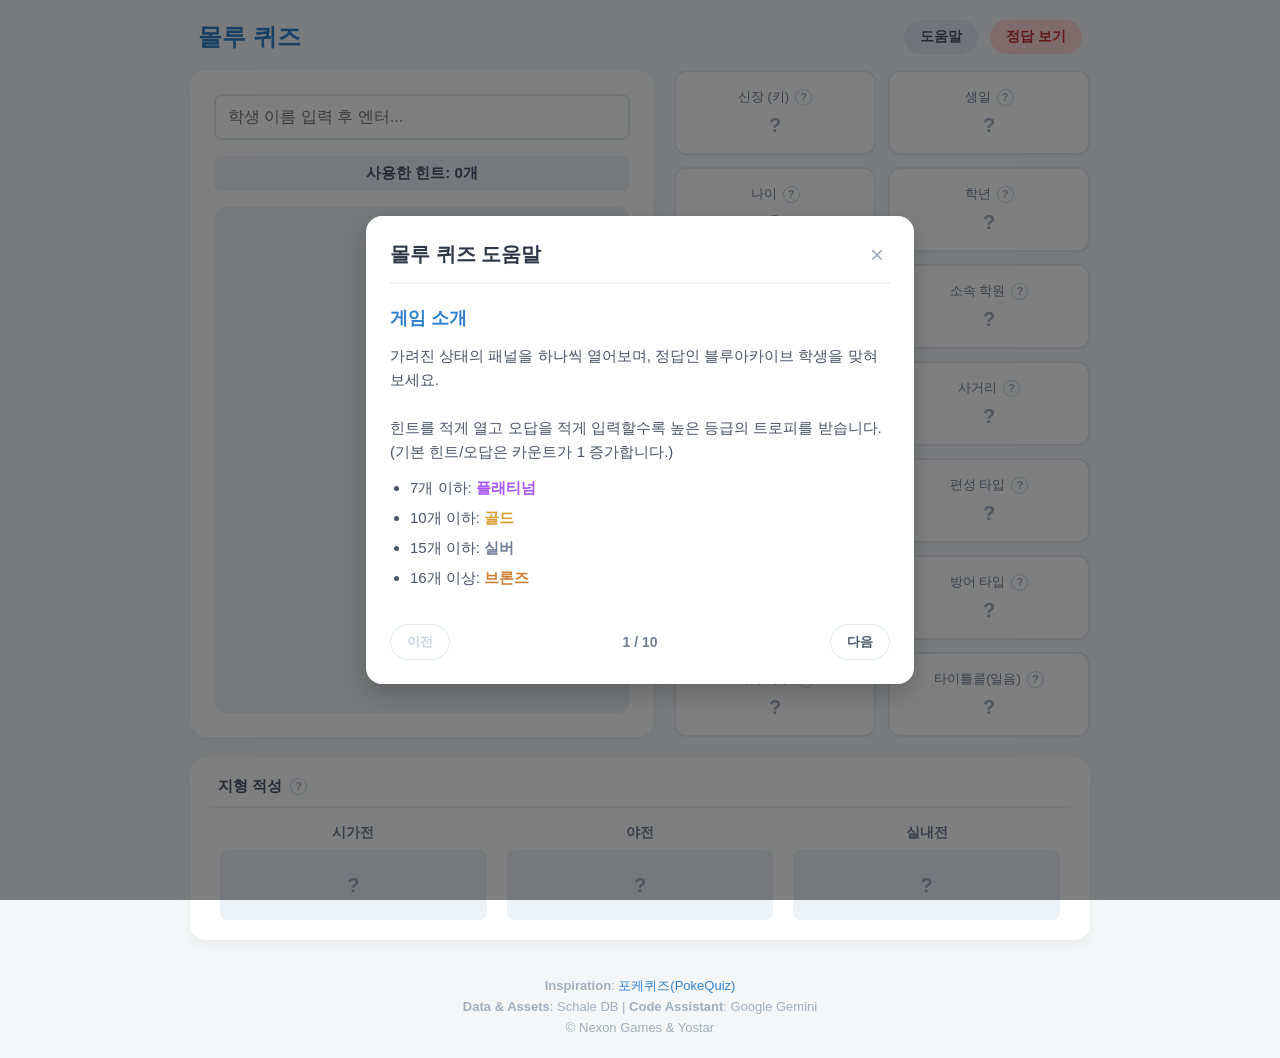
==== index.html @ 6f0f510d "Update index.html 등급조건완화" ====
<!DOCTYPE html>
<html lang="ko">
<head>
<meta charset="UTF-8">
<meta name="viewport" content="width=device-width, initial-scale=1.0">
<title>몰루 퀴즈</title>
<style>
  /* =========================================
     1. 전체 레이아웃 및 폰트
  ========================================= */
  body { font-family: 'Pretendard', -apple-system, sans-serif; background-color: #f4f6f8; color: #333; display: flex; justify-content: center; padding: 20px; margin: 0; }
  .main-wrapper { max-width: 900px; width: 100%; display: flex; flex-direction: column; gap: 16px; position: relative; }

  .header { display: flex; justify-content: space-between; align-items: center; padding: 0 8px; }
  .header-title { font-size: 24px; font-weight: bold; color: #3182ce; }
  .header-buttons button { padding: 8px 16px; margin-left: 8px; font-size: 14px; font-weight: bold; border: none; border-radius: 20px; cursor: pointer; background-color: #e2e8f0; color: #4a5568; transition: 0.2s; }
  .header-buttons button:hover { background-color: #cbd5e0; }
  .btn-giveup { background-color: #fed7d7 !important; color: #c53030 !important; }
  .btn-giveup:hover { background-color: #feb2b2 !important; }

  /* =========================================
     2. 왼쪽 패널 (이미지 및 입력창)
  ========================================= */
  .quiz-container { display: flex; flex-wrap: wrap; gap: 20px; }
  .left-panel { flex: 1; min-width: 350px; background: #fff; padding: 24px; border-radius: 16px; box-shadow: 0 4px 12px rgba(0,0,0,0.05); display: flex; flex-direction: column; gap: 16px; position: relative; }
  .search-input { width: 100%; padding: 12px; font-size: 16px; border: 2px solid #e2e8f0; border-radius: 8px; box-sizing: border-box; outline: none; }
  .search-input:focus { border-color: #3182ce; }
  .search-input:disabled { background-color: #edf2f7; color: #718096; cursor: not-allowed; }

  .autocomplete-list { position: absolute; top: 70px; left: 24px; right: 24px; background: #fff; border: 1px solid #e2e8f0; border-radius: 8px; box-shadow: 0 4px 12px rgba(0,0,0,0.1); max-height: 200px; overflow-y: auto; z-index: 10; display: none; }
  .autocomplete-item { padding: 10px 12px; cursor: pointer; font-size: 15px; border-bottom: 1px solid #edf2f7; }
  .autocomplete-item:hover { background-color: #ebf8ff; color: #3182ce; font-weight: bold; }

  .hint-counter { font-size: 15px; font-weight: bold; color: #4a5568; text-align: center; background: #edf2f7; padding: 8px; border-radius: 8px; }
  .wrong-answer-wrapper { display: none; align-items: center; justify-content: center; gap: 8px; flex-wrap: wrap; margin-top: -8px; min-height: 24px; }
  .wrong-label { font-size: 14px; font-weight: bold; color: #718096; }
  .wrong-answer-list { display: flex; flex-wrap: wrap; gap: 6px; justify-content: center; }
  .wrong-badge { background: #fed7d7; color: #c53030; padding: 4px 8px; border-radius: 4px; font-size: 13px; font-weight: bold; }

  .image-box { flex: 1; background: #edf2f7; border-radius: 12px; display: flex; align-items: center; justify-content: center; min-height: 450px; font-size: 64px; color: #a0aec0; overflow: hidden; padding: 10px; }
  .image-box img { max-width: 100%; max-height: 430px; object-fit: contain; }

  .result-message { text-align: center; font-size: 16px; font-weight: bold; padding: 16px; margin-top: 4px; display: none; border-radius: 8px; background: #f7fafc; border: 2px solid #e2e8f0; line-height: 1.6; }
  .rank-plat { color: #a855f7; font-size: 22px; font-weight: 900; text-shadow: 0 0 5px rgba(168, 85, 247, 0.4); }
  .rank-gold { color: #d69e2e; font-size: 22px; font-weight: 900; }
  .rank-silver { color: #718096; font-size: 22px; font-weight: 900; }
  .rank-bronze { color: #cd7f32; font-size: 22px; font-weight: 900; }

  .next-btn { width: 100%; padding: 14px; font-size: 16px; font-weight: bold; background-color: #3182ce; color: white; border: none; border-radius: 8px; cursor: pointer; transition: 0.2s; display: none; }
  .next-btn:hover { background-color: #2b6cb0; }

  /* =========================================
     3. 오른쪽 패널 (14종 힌트 타일)
  ========================================= */
  .right-panel { flex: 1; min-width: 300px; display: grid; grid-template-columns: repeat(2, 1fr); gap: 12px; align-content: start; }
  .hint-tile { background: #fff; border: 2px solid #e2e8f0; border-radius: 12px; padding: 16px; text-align: center; cursor: pointer; box-shadow: 0 2px 4px rgba(0,0,0,0.02); user-select: none; transition: 0.1s; display: flex; flex-direction: column; justify-content: center;}
  .hint-tile:hover { background: #f7fafc; border-color: #cbd5e0; transform: translateY(-2px); }

  .hint-label { font-size: 13px; color: #718096; margin-bottom: 8px; display: flex; justify-content: center; align-items: center; }
  .hint-value { font-size: 18px; font-weight: bold; color: #2d3748; }
  .hidden-text { display: none; }
  .question-mark { color: #a0aec0; font-size: 20px; font-weight: bold; }
  
  .help-icon { display: inline-block; cursor: pointer; color: #a0aec0; margin-left: 6px; font-size: 11px; font-weight: bold; border: 1.5px solid #cbd5e0; border-radius: 50%; width: 15px; height: 15px; line-height: 14px; text-align: center; transition: 0.2s; }
  .help-icon:hover { background-color: #e2e8f0; color: #4a5568; border-color: #a0aec0; }

  .type-red { color: #e53e3e !important; }
  .type-yellow { color: #d69e2e !important; }
  .type-blue { color: #3182ce !important; }
  .type-purple { color: #805ad5 !important; }
  .type-green { color: #38a169 !important; }

  /* =========================================
     4. 하단 지형 적성 패널
  ========================================= */
  .terrain-section { width: 100%; background: #fff; padding: 20px; border-radius: 16px; box-shadow: 0 4px 12px rgba(0,0,0,0.05); display: flex; flex-direction: column; gap: 16px; }
  .terrain-header { font-size: 15px; font-weight: bold; color: #4a5568; border-bottom: 2px solid #edf2f7; padding-bottom: 10px; text-align: left; padding-left: 8px; display: flex; align-items: center;}
  .terrain-tiles-container { display: flex; justify-content: space-around; align-items: center; width: 100%; }
  .terrain-tile { text-align: center; cursor: pointer; user-select: none; flex: 1; }
  .terrain-label { font-size: 14px; color: #718096; margin-bottom: 8px; font-weight: bold; }
  .terrain-icon { font-size: 32px; background: #edf2f7; padding: 10px; border-radius: 8px; min-width: 60px; height: 50px; display: flex; align-items: center; justify-content: center; transition: 0.1s; margin: 0 10px; font-weight: bold; color: #4a5568;}
  .terrain-tile:hover .terrain-icon { background: #e2e8f0; transform: translateY(-2px); }

  /* =========================================
     5. 도움말 팝업(모달) UI 및 색상 팔레트
  ========================================= */
  .modal-overlay { position: fixed; top: 0; left: 0; width: 100%; height: 100%; background: rgba(0, 0, 0, 0.5); display: none; align-items: center; justify-content: center; z-index: 100; }
  .modal-content { background: #fff; border-radius: 16px; width: 90%; max-width: 500px; padding: 24px; box-shadow: 0 10px 25px rgba(0,0,0,0.2); position: relative; display: flex; flex-direction: column; }
  
  .modal-header { display: flex; justify-content: space-between; align-items: center; margin-bottom: 20px; border-bottom: 2px solid #edf2f7; padding-bottom: 12px; }
  .modal-title { font-size: 20px; font-weight: bold; color: #2d3748; }
  .modal-close { background: none; border: none; font-size: 24px; cursor: pointer; color: #a0aec0; transition: 0.2s; }
  .modal-close:hover { color: #4a5568; }

  .modal-body { min-height: 200px; color: #4a5568; font-size: 15px; line-height: 1.6; }
  .help-page { display: none; }
  .help-page.active { display: block; animation: fadeIn 0.3s ease-in-out; }
  @keyframes fadeIn { from { opacity: 0; transform: translateY(5px); } to { opacity: 1; transform: translateY(0); } }

  .help-page h3 { font-size: 18px; color: #3182ce; margin-top: 0; margin-bottom: 12px; }
  .help-page ul { padding-left: 20px; margin: 10px 0; }
  .help-page li { margin-bottom: 6px; }

  .color-palette { display: flex; flex-wrap: wrap; gap: 10px 14px; margin: 16px 0; padding: 16px; background: #f7fafc; border-radius: 8px; border: 1px solid #e2e8f0; }
  .color-item { display: flex; align-items: center; gap: 6px; font-size: 14px; font-weight: bold; color: #4a5568; }
  .color-box { width: 16px; height: 16px; border-radius: 4px; border: 1px solid #cbd5e0; box-shadow: inset 0 1px 2px rgba(0,0,0,0.1); }
  
  .modal-footer { display: flex; justify-content: space-between; align-items: center; margin-top: 24px; }
  .page-btn { padding: 8px 16px; border: 1px solid #e2e8f0; border-radius: 20px; background: #fff; cursor: pointer; font-weight: bold; color: #4a5568; transition: 0.2s; }
  .page-btn:hover:not(:disabled) { background: #edf2f7; }
  .page-btn:disabled { color: #cbd5e0; cursor: not-allowed; }
  .page-indicator { font-size: 14px; font-weight: bold; color: #718096; }

</style>
</head>
<body>

<div class="main-wrapper">
  <!-- 상단 헤더 -->
  <div class="header">
    <div class="header-title">몰루 퀴즈</div>
    <div class="header-buttons">
      <button onclick="openHelpPage(1)">도움말</button>
      <button class="btn-giveup" onclick="showAnswer()">정답 보기</button>
    </div>
  </div>

  <div class="quiz-container">
    
    <!-- 왼쪽 패널 -->
    <div class="left-panel">
      <input type="text" id="searchInput" class="search-input" placeholder="학생 이름 입력 후 엔터..." autocomplete="off">
      <div id="suggestionBox" class="autocomplete-list"></div>
      
      <div class="hint-counter" id="hintCountDisplay">사용한 힌트: 0개</div>
      <div class="wrong-answer-wrapper" id="wrongAnswerWrapper">
        <span class="wrong-label">오답목록:</span>
        <div class="wrong-answer-list" id="wrongAnswerList"></div>
      </div>
      
      <div class="image-box" id="studentImageContainer">
        <span id="questionMarkLg" style="font-size: 150px;">?</span>
      </div>

      <div id="resultMessage" class="result-message"></div>
      <button id="nextQuestionBtn" class="next-btn" onclick="startNewGame()">다음 문제 ▶</button>
    </div>

    <!-- 오른쪽 패널 -->
    <div class="right-panel">
      <div class="hint-tile" onclick="revealHint(this, 1)"><div class="hint-label">신장 (키) <span class="help-icon" onclick="openHelpPage(2, event)">?</span></div><div class="hint-value"><span class="question-mark">?</span><span class="hidden-text" id="hint-height"></span></div></div>
      <div class="hint-tile" onclick="revealHint(this, 1)"><div class="hint-label">생일 <span class="help-icon" onclick="openHelpPage(2, event)">?</span></div><div class="hint-value"><span class="question-mark">?</span><span class="hidden-text" id="hint-birthMonth"></span></div></div>
      <div class="hint-tile" onclick="revealHint(this, 1)"><div class="hint-label">나이 <span class="help-icon" onclick="openHelpPage(2, event)">?</span></div><div class="hint-value"><span class="question-mark">?</span><span class="hidden-text" id="hint-age"></span></div></div>
      <div class="hint-tile" onclick="revealHint(this, 1)"><div class="hint-label">학년 <span class="help-icon" onclick="openHelpPage(2, event)">?</span></div><div class="hint-value"><span class="question-mark">?</span><span class="hidden-text" id="hint-grade"></span></div></div>
      <div class="hint-tile" onclick="revealHint(this, 1)"><div class="hint-label">머리색 <span class="help-icon" onclick="openHelpPage(3, event)">?</span></div><div class="hint-value"><span class="question-mark">?</span><span class="hidden-text" id="hint-hairColor"></span></div></div>
      <div class="hint-tile" onclick="revealHint(this, 3)"><div class="hint-label">소속 학원 <span class="help-icon" onclick="openHelpPage(4, event)">?</span></div><div class="hint-value"><span class="question-mark">?</span><span class="hidden-text" id="hint-school" style="font-size: 16px;"></span></div></div>
      <div class="hint-tile" onclick="revealHint(this, 1)"><div class="hint-label">무기 종류 <span class="help-icon" onclick="openHelpPage(5, event)">?</span></div><div class="hint-value"><span class="question-mark">?</span><span class="hidden-text" id="hint-weapon"></span></div></div>
      <div class="hint-tile" onclick="revealHint(this, 1)"><div class="hint-label">사거리 <span class="help-icon" onclick="openHelpPage(6, event)">?</span></div><div class="hint-value"><span class="question-mark">?</span><span class="hidden-text" id="hint-range"></span></div></div>
      <div class="hint-tile" onclick="revealHint(this, 1)"><div class="hint-label">역할군 <span class="help-icon" onclick="openHelpPage(6, event)">?</span></div><div class="hint-value"><span class="question-mark">?</span><span class="hidden-text" id="hint-role"></span></div></div>
      <div class="hint-tile" onclick="revealHint(this, 1)"><div class="hint-label">편성 타입 <span class="help-icon" onclick="openHelpPage(6, event)">?</span></div><div class="hint-value"><span class="question-mark">?</span><span class="hidden-text" id="hint-squadType"></span></div></div>
      <div class="hint-tile" onclick="revealHint(this, 1)"><div class="hint-label">공격 타입 <span class="help-icon" onclick="openHelpPage(6, event)">?</span></div><div class="hint-value"><span class="question-mark">?</span><span class="hidden-text" id="hint-attackType"></span></div></div>
      <div class="hint-tile" onclick="revealHint(this, 1)"><div class="hint-label">방어 타입 <span class="help-icon" onclick="openHelpPage(6, event)">?</span></div><div class="hint-value"><span class="question-mark">?</span><span class="hidden-text" id="hint-defenseType"></span></div></div>
      <div class="hint-tile" onclick="revealHint(this, 1)"><div class="hint-label">이격 개수 <span class="help-icon" onclick="openHelpPage(7, event)">?</span></div><div class="hint-value"><span class="question-mark">?</span><span class="hidden-text" id="hint-versions"></span></div></div>
      <div class="hint-tile" onclick="playAudioHint(this, 5)">
        <div class="hint-label">타이틀콜(일음) <span class="help-icon" onclick="openHelpPage(8, event)">?</span></div>
        <div class="hint-value">
          <span class="question-mark">?</span>
          <span class="hidden-text" style="font-size:16px;">🔊 음성 재생</span>
          <audio id="audio-player" src=""></audio>
        </div>
      </div>
    </div>

    <!-- 하단 지형 패널 -->
    <div class="terrain-section">
      <div class="terrain-header">지형 적성 <span class="help-icon" onclick="openHelpPage(9, event)" style="margin-left: 8px;">?</span></div>
      <div class="terrain-tiles-container">
        <div class="terrain-tile" onclick="revealTerrainHints()">
          <div class="terrain-label">시가전</div><div class="terrain-icon"><span class="question-mark">?</span><span class="hidden-text" id="hint-urban"></span></div>
        </div>
        <div class="terrain-tile" onclick="revealTerrainHints()">
          <div class="terrain-label">야전</div><div class="terrain-icon"><span class="question-mark">?</span><span class="hidden-text" id="hint-outdoor"></span></div>
        </div>
        <div class="terrain-tile" onclick="revealTerrainHints()">
          <div class="terrain-label">실내전</div><div class="terrain-icon"><span class="question-mark">?</span><span class="hidden-text" id="hint-indoor"></span></div>
        </div>
      </div>
    </div>

  </div>

  <!-- 메인 화면 하단 크레딧 -->
  <div style="text-align: center; margin-top: 20px; font-size: 13px; color: #a0aec0; line-height: 1.6;">
    <strong>Inspiration</strong>: <a href="https://pokequiz.kr/" target="_blank" style="color: #3182ce; text-decoration: none;">포케퀴즈(PokeQuiz)</a><br>
    <strong>Data & Assets</strong>: <a href="https://schaledb.com/" target="_blank" style="color: #a0aec0; text-decoration: none;">Schale DB</a> | <strong>Code Assistant</strong>: Google Gemini<br>
    © Nexon Games & Yostar
  </div>
</div>

<!-- 도움말 모달 UI -->
<div class="modal-overlay" id="helpModal" onclick="closeHelpModalOnBg(event)">
  <div class="modal-content">
    <div class="modal-header">
      <div class="modal-title">몰루 퀴즈 도움말</div>
      <button class="modal-close" onclick="closeHelpModal()">×</button>
    </div>
    
    <div class="modal-body">
      <!-- 1페이지 -->
      <div class="help-page active" id="page1">
        <h3>게임 소개</h3>
        가려진 상태의 패널을 하나씩 열어보며, 정답인 블루아카이브 학생을 맞혀보세요.<br><br>
        힌트를 적게 열고 오답을 적게 입력할수록 높은 등급의 트로피를 받습니다. (기본 힌트/오답은 카운트가 1 증가합니다.)
        <ul style="margin-top: 12px;">
          <li>7개 이하: <span style="color:#a855f7; font-weight:bold;">플래티넘</span></li>
          <li>10개 이하: <span style="color:#d69e2e; font-weight:bold;">골드</span></li>
          <li>15개 이하: <span style="color:#718096; font-weight:bold;">실버</span></li>
          <li>16개 이상: <span style="color:#cd7f32; font-weight:bold;">브론즈</span></li>
        </ul>
      </div>
      
      <!-- 2페이지 -->
      <div class="help-page" id="page2">
        <h3>기본 인적 사항</h3>
        학생의 신장(키), 생일, 나이, 학년 정보를 제공합니다.<br><br>
        <strong>※ 난이도 조절 안내</strong><br>
        난이도 조절을 위해, 신장은 십의 자리까지만(예: 156cm → 15X), 생일은 태어난 월(예: 7월)까지만 제공됩니다.
      </div>
      
      <!-- 3페이지 -->
      <div class="help-page" id="page3">
        <h3>머리색</h3>
        학생의 머리색은 아래와 같이 직관적인 색상으로 분류됩니다.<br>
        
        <!-- 컬러 팔레트 영역 -->
        <div class="color-palette">
          <div class="color-item"><div class="color-box" style="background: #e53e3e;"></div>빨간색</div>
          <div class="color-item"><div class="color-box" style="background: #f687b3;"></div>분홍색</div>
          <div class="color-item"><div class="color-box" style="background: #a0aec0;"></div>회색</div>
          <div class="color-item"><div class="color-box" style="background: #ffffff;"></div>흰색</div>
          <div class="color-item"><div class="color-box" style="background: #ed8936;"></div>주황색</div>
          <div class="color-item"><div class="color-box" style="background: #2d3748;"></div>검은색</div>
          <div class="color-item"><div class="color-box" style="background: #3182ce;"></div>파란색</div>
          <div class="color-item"><div class="color-box" style="background: #975a16;"></div>갈색</div>
          <div class="color-item"><div class="color-box" style="background: #ecc94b;"></div>노란색</div>
          <div class="color-item"><div class="color-box" style="background: #9f7aea;"></div>보라색</div>
          <div class="color-item"><div class="color-box" style="background: #63b3ed;"></div>하늘색</div>
          <div class="color-item"><div class="color-box" style="background: #48bb78;"></div>초록색</div>
        </div>

        투톤이거나 오묘한 색상의 경우 <strong>가장 면적이 넓은 주관적인 대표색</strong>에 가깝게 분류하였으므로 너무 과신하지 않도록 주의해 주세요.<br><br>
        <strong>[분류 예시]</strong><br>
        아루(빨간색), 에이미(분홍색), 하루나(회색), 아즈사(흰색), 네루(주황색), 아리스(검은색), 유우카(파란색), 아스나(갈색), 히후미(노란색), 아츠코(보라색), 치세(하늘색), 메루(초록색)<br>
        *투톤 예시: 카즈사(검은색)
      </div>

      <!-- 4페이지 -->
      <div class="help-page" id="page4">
        <h3>소속 학원</h3>
        해당 학생이 소속된 학원(게헨나, 트리니티 등)을 바로 보여줍니다. 콜라보레이션 캐릭터인 경우 '기타'로 표시됩니다.<br><br>
        해당 힌트를 개방 시 <strong>사용 횟수가 3개 소모</strong>됩니다.
      </div>

      <!-- 5페이지 -->
      <div class="help-page" id="page5">
        <h3>무기 종류</h3>
        학생이 사용하는 고유 무기의 종류입니다.
        <ul>
          <li>HG (권총) / SMG (기관단총)</li>
          <li>AR (돌격소총) / SG (산탄총)</li>
          <li>MG (기관총) / SR (저격소총)</li>
          <li>GL (유탄발사기) / RL (로켓발사기)</li>
          <li>FT (화염방사기) / MT (박격포) / RG (레일건)</li>
        </ul>
      </div>

      <!-- 6페이지 -->
      <div class="help-page" id="page6">
        <h3>전투 스탯</h3>
        블루아카이브 게임 내 전투 정보들입니다.<br><br>
        사거리(수치), 역할군(딜러/탱커 등), 편성 타입(스트라이커/스페셜), 공격 타입(폭발/관통 등), 방어 타입(경장갑/중장갑 등)이 제공됩니다.
      </div>

      <!-- 7페이지 -->
      <div class="help-page" id="page7">
        <h3>이격 개수</h3>
        원본 학생을 포함하여 현재 게임에 실장된 모든 이격(버전)의 총 개수입니다.<br><br>
        (예: 원본 시로코, 라이딩, 수영복 = 총 3개)<br><br>
        ※ 단, 스토리 설정상 '쿠로코'나 '케이' 등은 원본 학생과 별개의 존재로 독립하여 계산합니다.
      </div>

      <!-- 8페이지 -->
      <div class="help-page" id="page8">
        <h3>타이틀콜 듣기</h3>
        게임을 실행할 때 학생이 "블루아카이브!" 하고 외치는 일본어 원음을 들어볼 수 있습니다.<br><br>
        해당 음성 힌트를 개방 시 <strong>사용 횟수가 5개 소모</strong>됩니다.
      </div>

      <!-- 9페이지 -->
      <div class="help-page" id="page9">
        <h3>지형 적성</h3>
        학생들의 전투 환경(시가전, 야전, 실내전)에 따른 적응력(S, A, B, C, D 등)을 보여줍니다.<br><br>
        한 지형만 클릭해도 <strong>세 가지 지형 적성이 동시에 개방</strong>되며, 전체 힌트 사용 횟수는 1회만 차감됩니다.
      </div>

      <!-- 10페이지 -->
      <div class="help-page" id="page10">
        <h3>정답 보기 기능</h3>
        도저히 정답을 모르겠다면 우측 상단의 <strong>[정답 보기]</strong> 버튼을 누르세요.<br><br>
        즉시 정답 학생의 이름과 일러스트가 공개됩니다. 단, 이 경우 게임을 포기한 것으로 간주되어 랭크(등급)는 기록되지 않습니다.
      </div>
    </div>
    
    <div class="modal-footer">
      <button class="page-btn" id="prevPageBtn" onclick="changeHelpPage(-1)">이전</button>
      <div class="page-indicator" id="pageIndicator">1 / 10</div>
      <button class="page-btn" id="nextPageBtn" onclick="changeHelpPage(1)">다음</button>
    </div>
  </div>
</div>

<script>
  // ==========================================
  // 1. 데이터 영역 (JSON 덮어쓰기)
  // ==========================================
  const studentsData = [
  {
    "id": 10000,
    "name": "아루",
    "aliases": [
      "아루",
      "아루",
      "아루"
    ],
    "hints": {
      "versions": 3,
      "height": "16X",
      "birthMonth": "3월",
      "age": "16세",
      "grade": "2학년",
      "weapon": "SR",
      "school": "게헨나",
      "role": "딜러",
      "squadType": "스트라이커",
      "attackType": "폭발",
      "defenseType": "경장갑",
      "range": "750",
      "hairColor": "빨간색",
      "audioKey": "aru"
    },
    "terrain": {
      "urban": "S",
      "outdoor": "B",
      "indoor": "D"
    },
    "imageUrl": "https://schaledb.com/images/student/portrait/10000.webp"
  },
  {
    "id": 10001,
    "name": "에이미",
    "aliases": [
      "에이미",
      "에이미",
      "에이미"
    ],
    "hints": {
      "versions": 3,
      "height": "16X",
      "birthMonth": "5월",
      "age": "15세",
      "grade": "1학년",
      "weapon": "SG",
      "school": "밀레니엄",
      "role": "탱커",
      "squadType": "스트라이커",
      "attackType": "폭발",
      "defenseType": "경장갑",
      "range": "350",
      "hairColor": "분홍색",
      "audioKey": "eimi"
    },
    "terrain": {
      "urban": "S",
      "outdoor": "B",
      "indoor": "D"
    },
    "imageUrl": "https://schaledb.com/images/student/portrait/10001.webp"
  },
  {
    "id": 10002,
    "name": "하루나",
    "aliases": [
      "하루나",
      "하루나",
      "하루나"
    ],
    "hints": {
      "versions": 3,
      "height": "16X",
      "birthMonth": "3월",
      "age": "17세",
      "grade": "3학년",
      "weapon": "SR",
      "school": "게헨나",
      "role": "딜러",
      "squadType": "스트라이커",
      "attackType": "신비",
      "defenseType": "중장갑",
      "range": "750",
      "hairColor": "회색",
      "audioKey": "haruna"
    },
    "terrain": {
      "urban": "S",
      "outdoor": "D",
      "indoor": "B"
    },
    "imageUrl": "https://schaledb.com/images/student/portrait/10002.webp"
  },
  {
    "id": 10003,
    "name": "히후미",
    "aliases": [
      "히후미",
      "히후미",
      "히후미"
    ],
    "hints": {
      "versions": 2,
      "height": "15X",
      "birthMonth": "11월",
      "age": "16세",
      "grade": "2학년",
      "weapon": "AR",
      "school": "트리니티",
      "role": "서포터",
      "squadType": "스트라이커",
      "attackType": "관통",
      "defenseType": "경장갑",
      "range": "650",
      "hairColor": "노란색",
      "audioKey": "hihumi"
    },
    "terrain": {
      "urban": "D",
      "outdoor": "S",
      "indoor": "B"
    },
    "imageUrl": "https://schaledb.com/images/student/portrait/10003.webp"
  },
  {
    "id": 10004,
    "name": "히나",
    "aliases": [
      "히나",
      "히나",
      "히나"
    ],
    "hints": {
      "versions": 3,
      "height": "14X",
      "birthMonth": "2월",
      "age": "17세",
      "grade": "3학년",
      "weapon": "MG",
      "school": "게헨나",
      "role": "딜러",
      "squadType": "스트라이커",
      "attackType": "폭발",
      "defenseType": "중장갑",
      "range": "750",
      "hairColor": "흰색",
      "audioKey": "hina"
    },
    "terrain": {
      "urban": "S",
      "outdoor": "C",
      "indoor": "C"
    },
    "imageUrl": "https://schaledb.com/images/student/portrait/10004.webp"
  },
  {
    "id": 10005,
    "name": "호시노",
    "aliases": [
      "호시노",
      "호시노",
      "호시노"
    ],
    "hints": {
      "versions": 4,
      "height": "14X",
      "birthMonth": "1월",
      "age": "17세",
      "grade": "3학년",
      "weapon": "SG",
      "school": "아비도스",
      "role": "탱커",
      "squadType": "스트라이커",
      "attackType": "관통",
      "defenseType": "중장갑",
      "range": "350",
      "hairColor": "분홍색",
      "audioKey": "hoshino"
    },
    "terrain": {
      "urban": "D",
      "outdoor": "S",
      "indoor": "B"
    },
    "imageUrl": "https://schaledb.com/images/student/portrait/10005.webp"
  },
  {
    "id": 10006,
    "name": "이오리",
    "aliases": [
      "이오리",
      "이오리",
      "이오리"
    ],
    "hints": {
      "versions": 2,
      "height": "15X",
      "birthMonth": "11월",
      "age": "16세",
      "grade": "2학년",
      "weapon": "SR",
      "school": "게헨나",
      "role": "딜러",
      "squadType": "스트라이커",
      "attackType": "관통",
      "defenseType": "중장갑",
      "range": "650",
      "hairColor": "회색",
      "audioKey": "iori"
    },
    "terrain": {
      "urban": "C",
      "outdoor": "C",
      "indoor": "S"
    },
    "imageUrl": "https://schaledb.com/images/student/portrait/10006.webp"
  },
  {
    "id": 10007,
    "name": "마키",
    "aliases": [
      "마키",
      "마키",
      "마키"
    ],
    "hints": {
      "versions": 2,
      "height": "14X",
      "birthMonth": "8월",
      "age": "15세",
      "grade": "1학년",
      "weapon": "MG",
      "school": "밀레니엄",
      "role": "딜러",
      "squadType": "스트라이커",
      "attackType": "관통",
      "defenseType": "경장갑",
      "range": "750",
      "hairColor": "빨간색",
      "audioKey": "maki"
    },
    "terrain": {
      "urban": "C",
      "outdoor": "S",
      "indoor": "C"
    },
    "imageUrl": "https://schaledb.com/images/student/portrait/10007.webp"
  },
  {
    "id": 10008,
    "name": "네루",
    "aliases": [
      "네루",
      "네루",
      "네루"
    ],
    "hints": {
      "versions": 3,
      "height": "14X",
      "birthMonth": "8월",
      "age": "17세",
      "grade": "3학년",
      "weapon": "SMG",
      "school": "밀레니엄",
      "role": "딜러",
      "squadType": "스트라이커",
      "attackType": "관통",
      "defenseType": "경장갑",
      "range": "450",
      "hairColor": "주황색",
      "audioKey": "neru"
    },
    "terrain": {
      "urban": "D",
      "outdoor": "S",
      "indoor": "B"
    },
    "imageUrl": "https://schaledb.com/images/student/portrait/10008.webp"
  },
  {
    "id": 10009,
    "name": "이즈미",
    "aliases": [
      "이즈미",
      "이즈미",
      "이즈미"
    ],
    "hints": {
      "versions": 3,
      "height": "16X",
      "birthMonth": "5월",
      "age": "16세",
      "grade": "2학년",
      "weapon": "MG",
      "school": "게헨나",
      "role": "딜러",
      "squadType": "스트라이커",
      "attackType": "폭발",
      "defenseType": "경장갑",
      "range": "750",
      "hairColor": "갈색",
      "audioKey": "izumi"
    },
    "terrain": {
      "urban": "S",
      "outdoor": "D",
      "indoor": "B"
    },
    "imageUrl": "https://schaledb.com/images/student/portrait/10009.webp"
  },
  {
    "id": 10010,
    "name": "시로코",
    "aliases": [
      "시로코",
      "시로코",
      "시로코"
    ],
    "hints": {
      "versions": 3,
      "height": "15X",
      "birthMonth": "5월",
      "age": "16세",
      "grade": "2학년",
      "weapon": "AR",
      "school": "아비도스",
      "role": "딜러",
      "squadType": "스트라이커",
      "attackType": "폭발",
      "defenseType": "경장갑",
      "range": "650",
      "hairColor": "회색",
      "audioKey": "shiroko"
    },
    "terrain": {
      "urban": "S",
      "outdoor": "B",
      "indoor": "D"
    },
    "imageUrl": "https://schaledb.com/images/student/portrait/10010.webp"
  },
  {
    "id": 10011,
    "name": "슌",
    "aliases": [
      "슌",
      "슌",
      "슌"
    ],
    "hints": {
      "versions": 3,
      "height": "17X",
      "birthMonth": "2월",
      "age": "극비",
      "grade": "3학년",
      "weapon": "SR",
      "school": "산해경",
      "role": "딜러",
      "squadType": "스트라이커",
      "attackType": "폭발",
      "defenseType": "경장갑",
      "range": "750",
      "hairColor": "검은색",
      "audioKey": "shun"
    },
    "terrain": {
      "urban": "S",
      "outdoor": "B",
      "indoor": "D"
    },
    "imageUrl": "https://schaledb.com/images/student/portrait/10011.webp"
  },
  {
    "id": 10012,
    "name": "스미레",
    "aliases": [
      "스미레",
      "스미레",
      "스미레"
    ],
    "hints": {
      "versions": 2,
      "height": "16X",
      "birthMonth": "8월",
      "age": "16세",
      "grade": "2학년",
      "weapon": "SG",
      "school": "밀레니엄",
      "role": "딜러",
      "squadType": "스트라이커",
      "attackType": "관통",
      "defenseType": "특수장갑",
      "range": "450",
      "hairColor": "검은색",
      "audioKey": "sumire"
    },
    "terrain": {
      "urban": "B",
      "outdoor": "D",
      "indoor": "S"
    },
    "imageUrl": "https://schaledb.com/images/student/portrait/10012.webp"
  },
  {
    "id": 10013,
    "name": "츠루기",
    "aliases": [
      "츠루기",
      "츠루기",
      "츠루기"
    ],
    "hints": {
      "versions": 2,
      "height": "16X",
      "birthMonth": "6월",
      "age": "17세",
      "grade": "3학년",
      "weapon": "SG",
      "school": "트리니티",
      "role": "딜러",
      "squadType": "스트라이커",
      "attackType": "관통",
      "defenseType": "중장갑",
      "range": "450",
      "hairColor": "검은색",
      "audioKey": "tsurugi"
    },
    "terrain": {
      "urban": "D",
      "outdoor": "B",
      "indoor": "S"
    },
    "imageUrl": "https://schaledb.com/images/student/portrait/10013.webp"
  },
  {
    "id": 10014,
    "name": "이즈나",
    "aliases": [
      "이즈나",
      "이즈나",
      "이즈나"
    ],
    "hints": {
      "versions": 2,
      "height": "15X",
      "birthMonth": "12월",
      "age": "15세",
      "grade": "1학년",
      "weapon": "SMG",
      "school": "백귀야행",
      "role": "딜러",
      "squadType": "스트라이커",
      "attackType": "신비",
      "defenseType": "경장갑",
      "range": "450",
      "hairColor": "갈색",
      "audioKey": "izuna"
    },
    "terrain": {
      "urban": "S",
      "outdoor": "B",
      "indoor": "D"
    },
    "imageUrl": "https://schaledb.com/images/student/portrait/10014.webp"
  },
  {
    "id": 10015,
    "name": "아리스",
    "aliases": [
      "아리스",
      "아리스",
      "아리스"
    ],
    "hints": {
      "versions": 3,
      "height": "15X",
      "birthMonth": "3월",
      "age": "??세",
      "grade": "1학년",
      "weapon": "RG",
      "school": "밀레니엄",
      "role": "딜러",
      "squadType": "스트라이커",
      "attackType": "신비",
      "defenseType": "특수장갑",
      "range": "850",
      "hairColor": "검은색",
      "audioKey": "aris"
    },
    "terrain": {
      "urban": "B",
      "outdoor": "D",
      "indoor": "S"
    },
    "imageUrl": "https://schaledb.com/images/student/portrait/10015.webp"
  },
  {
    "id": 10016,
    "name": "미도리",
    "aliases": [
      "미도리",
      "미도리",
      "미도리"
    ],
    "hints": {
      "versions": 2,
      "height": "14X",
      "birthMonth": "12월",
      "age": "15세",
      "grade": "1학년",
      "weapon": "SR",
      "school": "밀레니엄",
      "role": "딜러",
      "squadType": "스트라이커",
      "attackType": "관통",
      "defenseType": "경장갑",
      "range": "750",
      "hairColor": "노란색",
      "audioKey": "midori"
    },
    "terrain": {
      "urban": "B",
      "outdoor": "S",
      "indoor": "D"
    },
    "imageUrl": "https://schaledb.com/images/student/portrait/10016.webp"
  },
  {
    "id": 10017,
    "name": "체리노",
    "aliases": [
      "체리노",
      "체리노",
      "체리노"
    ],
    "hints": {
      "versions": 2,
      "height": "12X",
      "birthMonth": "10월",
      "age": "??세",
      "grade": "3학년",
      "weapon": "HG",
      "school": "붉은겨울",
      "role": "딜러",
      "squadType": "스트라이커",
      "attackType": "관통",
      "defenseType": "경장갑",
      "range": "550",
      "hairColor": "흰색",
      "audioKey": "cherino"
    },
    "terrain": {
      "urban": "B",
      "outdoor": "S",
      "indoor": "D"
    },
    "imageUrl": "https://schaledb.com/images/student/portrait/10017.webp"
  },
  {
    "id": 10018,
    "name": "유즈",
    "aliases": [
      "유즈",
      "유즈",
      "유즈"
    ],
    "hints": {
      "versions": 3,
      "height": "15X",
      "birthMonth": "8월",
      "age": "16세",
      "grade": "1학년",
      "weapon": "GL",
      "school": "밀레니엄",
      "role": "딜러",
      "squadType": "스트라이커",
      "attackType": "관통",
      "defenseType": "특수장갑",
      "range": "650",
      "hairColor": "빨간색",
      "audioKey": "yuzu"
    },
    "terrain": {
      "urban": "S",
      "outdoor": "B",
      "indoor": "D"
    },
    "imageUrl": "https://schaledb.com/images/student/portrait/10018.webp"
  },
  {
    "id": 10019,
    "name": "아즈사",
    "aliases": [
      "아즈사",
      "아즈사",
      "아즈사"
    ],
    "hints": {
      "versions": 2,
      "height": "14X",
      "birthMonth": "12월",
      "age": "16세",
      "grade": "2학년",
      "weapon": "AR",
      "school": "트리니티",
      "role": "딜러",
      "squadType": "스트라이커",
      "attackType": "폭발",
      "defenseType": "중장갑",
      "range": "650",
      "hairColor": "흰색",
      "audioKey": "ch0056"
    },
    "terrain": {
      "urban": "B",
      "outdoor": "D",
      "indoor": "S"
    },
    "imageUrl": "https://schaledb.com/images/student/portrait/10019.webp"
  },
  {
    "id": 10020,
    "name": "코하루",
    "aliases": [
      "코하루",
      "코하루",
      "코하루"
    ],
    "hints": {
      "versions": 2,
      "height": "14X",
      "birthMonth": "4월",
      "age": "15세",
      "grade": "1학년",
      "weapon": "SR",
      "school": "트리니티",
      "role": "힐러",
      "squadType": "스트라이커",
      "attackType": "폭발",
      "defenseType": "중장갑",
      "range": "750",
      "hairColor": "분홍색",
      "audioKey": "ch0057"
    },
    "terrain": {
      "urban": "D",
      "outdoor": "S",
      "indoor": "B"
    },
    "imageUrl": "https://schaledb.com/images/student/portrait/10020.webp"
  },
  {
    "id": 10021,
    "name": "아즈사(수영복)",
    "aliases": [
      "아즈사(수영복)",
      "아즈사(수영복)",
      "아즈사"
    ],
    "hints": {
      "versions": 2,
      "height": "14X",
      "birthMonth": "12월",
      "age": "16세",
      "grade": "2학년",
      "weapon": "AR",
      "school": "트리니티",
      "role": "딜러",
      "squadType": "스트라이커",
      "attackType": "신비",
      "defenseType": "경장갑",
      "range": "650",
      "hairColor": "흰색",
      "audioKey": "ch0059"
    },
    "terrain": {
      "urban": "C",
      "outdoor": "C",
      "indoor": "S"
    },
    "imageUrl": "https://schaledb.com/images/student/portrait/10021.webp"
  },
  {
    "id": 10022,
    "name": "히나(수영복)",
    "aliases": [
      "히나(수영복)",
      "히나(수영복)",
      "히나"
    ],
    "hints": {
      "versions": 3,
      "height": "14X",
      "birthMonth": "2월",
      "age": "17세",
      "grade": "3학년",
      "weapon": "MG",
      "school": "게헨나",
      "role": "딜러",
      "squadType": "스트라이커",
      "attackType": "폭발",
      "defenseType": "중장갑",
      "range": "750",
      "hairColor": "흰색",
      "audioKey": "ch0063"
    },
    "terrain": {
      "urban": "B",
      "outdoor": "S",
      "indoor": "D"
    },
    "imageUrl": "https://schaledb.com/images/student/portrait/10022.webp"
  },
  {
    "id": 10023,
    "name": "이오리(수영복)",
    "aliases": [
      "이오리(수영복)",
      "이오리(수영복)",
      "이오리"
    ],
    "hints": {
      "versions": 2,
      "height": "15X",
      "birthMonth": "11월",
      "age": "16세",
      "grade": "2학년",
      "weapon": "SR",
      "school": "게헨나",
      "role": "딜러",
      "squadType": "스트라이커",
      "attackType": "폭발",
      "defenseType": "특수장갑",
      "range": "750",
      "hairColor": "회색",
      "audioKey": "ch0064"
    },
    "terrain": {
      "urban": "B",
      "outdoor": "S",
      "indoor": "D"
    },
    "imageUrl": "https://schaledb.com/images/student/portrait/10023.webp"
  },
  {
    "id": 10024,
    "name": "시로코(라이딩)",
    "aliases": [
      "시로코(라이딩)",
      "시로코(라이딩)",
      "시로코"
    ],
    "hints": {
      "versions": 3,
      "height": "15X",
      "birthMonth": "5월",
      "age": "16세",
      "grade": "2학년",
      "weapon": "AR",
      "school": "아비도스",
      "role": "딜러",
      "squadType": "스트라이커",
      "attackType": "신비",
      "defenseType": "중장갑",
      "range": "650",
      "hairColor": "회색",
      "audioKey": "ch0065"
    },
    "terrain": {
      "urban": "S",
      "outdoor": "B",
      "indoor": "D"
    },
    "imageUrl": "https://schaledb.com/images/student/portrait/10024.webp"
  },
  {
    "id": 10025,
    "name": "슌(어린이)",
    "aliases": [
      "슌(어린이)",
      "슌(어린이)",
      "슌"
    ],
    "hints": {
      "versions": 3,
      "height": "비밀",
      "birthMonth": "2월",
      "age": "극비",
      "grade": "3학년",
      "weapon": "SR",
      "school": "산해경",
      "role": "딜러",
      "squadType": "스트라이커",
      "attackType": "폭발",
      "defenseType": "경장갑",
      "range": "750",
      "hairColor": "검은색",
      "audioKey": "ch0066"
    },
    "terrain": {
      "urban": "S",
      "outdoor": "D",
      "indoor": "B"
    },
    "imageUrl": "https://schaledb.com/images/student/portrait/10025.webp"
  },
  {
    "id": 10026,
    "name": "네루(바니걸)",
    "aliases": [
      "네루(바니걸)",
      "네루(바니걸)",
      "네루"
    ],
    "hints": {
      "versions": 3,
      "height": "14X",
      "birthMonth": "8월",
      "age": "17세",
      "grade": "3학년",
      "weapon": "SMG",
      "school": "밀레니엄",
      "role": "탱커",
      "squadType": "스트라이커",
      "attackType": "폭발",
      "defenseType": "중장갑",
      "range": "450",
      "hairColor": "주황색",
      "audioKey": "ch0101"
    },
    "terrain": {
      "urban": "B",
      "outdoor": "S",
      "indoor": "D"
    },
    "imageUrl": "https://schaledb.com/images/student/portrait/10026.webp"
  },
  {
    "id": 10027,
    "name": "카린(바니걸)",
    "aliases": [
      "카린(바니걸)",
      "카린(바니걸)",
      "카린"
    ],
    "hints": {
      "versions": 3,
      "height": "17X",
      "birthMonth": "2월",
      "age": "16세",
      "grade": "2학년",
      "weapon": "SR",
      "school": "밀레니엄",
      "role": "딜러",
      "squadType": "스트라이커",
      "attackType": "신비",
      "defenseType": "중장갑",
      "range": "750",
      "hairColor": "검은색",
      "audioKey": "ch0100"
    },
    "terrain": {
      "urban": "D",
      "outdoor": "B",
      "indoor": "S"
    },
    "imageUrl": "https://schaledb.com/images/student/portrait/10027.webp"
  },
  {
    "id": 10028,
    "name": "아스나(바니걸)",
    "aliases": [
      "아스나(바니걸)",
      "아스나(바니걸)",
      "아스나"
    ],
    "hints": {
      "versions": 3,
      "height": "16X",
      "birthMonth": "3월",
      "age": "17세",
      "grade": "3학년",
      "weapon": "AR",
      "school": "밀레니엄",
      "role": "서포터",
      "squadType": "스트라이커",
      "attackType": "신비",
      "defenseType": "경장갑",
      "range": "650",
      "hairColor": "갈색",
      "audioKey": "ch0098"
    },
    "terrain": {
      "urban": "D",
      "outdoor": "B",
      "indoor": "S"
    },
    "imageUrl": "https://schaledb.com/images/student/portrait/10028.webp"
  },
  {
    "id": 10029,
    "name": "나츠",
    "aliases": [
      "나츠",
      "나츠",
      "나츠"
    ],
    "hints": {
      "versions": 2,
      "height": "15X",
      "birthMonth": "12월",
      "age": "15세",
      "grade": "1학년",
      "weapon": "SMG",
      "school": "트리니티",
      "role": "탱커",
      "squadType": "스트라이커",
      "attackType": "신비",
      "defenseType": "중장갑",
      "range": "350",
      "hairColor": "분홍색",
      "audioKey": "ch0155"
    },
    "terrain": {
      "urban": "D",
      "outdoor": "B",
      "indoor": "S"
    },
    "imageUrl": "https://schaledb.com/images/student/portrait/10029.webp"
  },
  {
    "id": 10030,
    "name": "치나츠(온천)",
    "aliases": [
      "치나츠(온천)",
      "치나츠(온천)",
      "치나츠"
    ],
    "hints": {
      "versions": 2,
      "height": "15X",
      "birthMonth": "8월",
      "age": "15세",
      "grade": "1학년",
      "weapon": "HG",
      "school": "게헨나",
      "role": "서포터",
      "squadType": "스트라이커",
      "attackType": "신비",
      "defenseType": "경장갑",
      "range": "650",
      "hairColor": "갈색",
      "audioKey": "ch0163"
    },
    "terrain": {
      "urban": "D",
      "outdoor": "B",
      "indoor": "S"
    },
    "imageUrl": "https://schaledb.com/images/student/portrait/10030.webp"
  },
  {
    "id": 10031,
    "name": "아루(새해)",
    "aliases": [
      "아루(새해)",
      "아루(새해)",
      "아루"
    ],
    "hints": {
      "versions": 3,
      "height": "16X",
      "birthMonth": "3월",
      "age": "16세",
      "grade": "2학년",
      "weapon": "SR",
      "school": "게헨나",
      "role": "딜러",
      "squadType": "스트라이커",
      "attackType": "관통",
      "defenseType": "특수장갑",
      "range": "750",
      "hairColor": "빨간색",
      "audioKey": "ch0084"
    },
    "terrain": {
      "urban": "D",
      "outdoor": "B",
      "indoor": "S"
    },
    "imageUrl": "https://schaledb.com/images/student/portrait/10031.webp"
  },
  {
    "id": 10032,
    "name": "무츠키(새해)",
    "aliases": [
      "무츠키(새해)",
      "무츠키(새해)",
      "무츠키"
    ],
    "hints": {
      "versions": 3,
      "height": "14X",
      "birthMonth": "7월",
      "age": "16세",
      "grade": "2학년",
      "weapon": "MG",
      "school": "게헨나",
      "role": "딜러",
      "squadType": "스트라이커",
      "attackType": "신비",
      "defenseType": "중장갑",
      "range": "750",
      "hairColor": "흰색",
      "audioKey": "ch0085"
    },
    "terrain": {
      "urban": "D",
      "outdoor": "S",
      "indoor": "B"
    },
    "imageUrl": "https://schaledb.com/images/student/portrait/10032.webp"
  },
  {
    "id": 10033,
    "name": "와카모",
    "aliases": [
      "와카모",
      "와카모",
      "와카모"
    ],
    "hints": {
      "versions": 2,
      "height": "16X",
      "birthMonth": "4월",
      "age": "18세",
      "grade": "정학",
      "weapon": "SR",
      "school": "백귀야행",
      "role": "딜러",
      "squadType": "스트라이커",
      "attackType": "신비",
      "defenseType": "경장갑",
      "range": "750",
      "hairColor": "검은색",
      "audioKey": "ch0111"
    },
    "terrain": {
      "urban": "A",
      "outdoor": "D",
      "indoor": "S"
    },
    "imageUrl": "https://schaledb.com/images/student/portrait/10033.webp"
  },
  {
    "id": 10034,
    "name": "미모리",
    "aliases": [
      "미모리",
      "미모리",
      "미모리"
    ],
    "hints": {
      "versions": 2,
      "height": "15X",
      "birthMonth": "3월",
      "age": "16세",
      "grade": "2학년",
      "weapon": "HG",
      "school": "백귀야행",
      "role": "서포터",
      "squadType": "스트라이커",
      "attackType": "신비",
      "defenseType": "경장갑",
      "range": "550",
      "hairColor": "분홍색",
      "audioKey": "ch0115"
    },
    "terrain": {
      "urban": "S",
      "outdoor": "D",
      "indoor": "B"
    },
    "imageUrl": "https://schaledb.com/images/student/portrait/10034.webp"
  },
  {
    "id": 10035,
    "name": "우이",
    "aliases": [
      "우이",
      "우이",
      "우이"
    ],
    "hints": {
      "versions": 2,
      "height": "16X",
      "birthMonth": "4월",
      "age": "17세",
      "grade": "3학년",
      "weapon": "SR",
      "school": "트리니티",
      "role": "서포터",
      "squadType": "스트라이커",
      "attackType": "폭발",
      "defenseType": "경장갑",
      "range": "750",
      "hairColor": "검은색",
      "audioKey": "ch0169"
    },
    "terrain": {
      "urban": "B",
      "outdoor": "S",
      "indoor": "D"
    },
    "imageUrl": "https://schaledb.com/images/student/portrait/10035.webp"
  },
  {
    "id": 10036,
    "name": "히나타",
    "aliases": [
      "히나타",
      "히나타",
      "히나타"
    ],
    "hints": {
      "versions": 2,
      "height": "16X",
      "birthMonth": "5월",
      "age": "17세",
      "grade": "3학년",
      "weapon": "HG",
      "school": "트리니티",
      "role": "딜러",
      "squadType": "스트라이커",
      "attackType": "신비",
      "defenseType": "중장갑",
      "range": "650",
      "hairColor": "검은색",
      "audioKey": "ch0073"
    },
    "terrain": {
      "urban": "D",
      "outdoor": "S",
      "indoor": "B"
    },
    "imageUrl": "https://schaledb.com/images/student/portrait/10036.webp"
  },
  {
    "id": 10037,
    "name": "마리나",
    "aliases": [
      "마리나",
      "마리나",
      "마리나"
    ],
    "hints": {
      "versions": 2,
      "height": "16X",
      "birthMonth": "11월",
      "age": "16세",
      "grade": "2학년",
      "weapon": "SMG",
      "school": "붉은겨울",
      "role": "탱커",
      "squadType": "스트라이커",
      "attackType": "관통",
      "defenseType": "경장갑",
      "range": "350",
      "hairColor": "노란색",
      "audioKey": "ch0119"
    },
    "terrain": {
      "urban": "D",
      "outdoor": "B",
      "indoor": "S"
    },
    "imageUrl": "https://schaledb.com/images/student/portrait/10037.webp"
  },
  {
    "id": 10038,
    "name": "미야코",
    "aliases": [
      "미야코",
      "미야코",
      "미야코"
    ],
    "hints": {
      "versions": 2,
      "height": "15X",
      "birthMonth": "1월",
      "age": "15세",
      "grade": "1학년",
      "weapon": "SMG",
      "school": "SRT",
      "role": "탱커",
      "squadType": "스트라이커",
      "attackType": "관통",
      "defenseType": "중장갑",
      "range": "350",
      "hairColor": "흰색",
      "audioKey": "ch0142"
    },
    "terrain": {
      "urban": "S",
      "outdoor": "D",
      "indoor": "B"
    },
    "imageUrl": "https://schaledb.com/images/student/portrait/10038.webp"
  },
  {
    "id": 10039,
    "name": "미유",
    "aliases": [
      "미유",
      "미유",
      "미유"
    ],
    "hints": {
      "versions": 2,
      "height": "14X",
      "birthMonth": "7월",
      "age": "15세",
      "grade": "1학년",
      "weapon": "SR",
      "school": "SRT",
      "role": "서포터",
      "squadType": "스트라이커",
      "attackType": "관통",
      "defenseType": "경장갑",
      "range": "750",
      "hairColor": "검은색",
      "audioKey": "ch0145"
    },
    "terrain": {
      "urban": "S",
      "outdoor": "B",
      "indoor": "D"
    },
    "imageUrl": "https://schaledb.com/images/student/portrait/10039.webp"
  },
  {
    "id": 10040,
    "name": "츠쿠요",
    "aliases": [
      "츠쿠요",
      "츠쿠요",
      "츠쿠요"
    ],
    "hints": {
      "versions": 2,
      "height": "18X",
      "birthMonth": "4월",
      "age": "15세",
      "grade": "1학년",
      "weapon": "SMG",
      "school": "백귀야행",
      "role": "탱커",
      "squadType": "스트라이커",
      "attackType": "신비",
      "defenseType": "경장갑",
      "range": "350",
      "hairColor": "검은색",
      "audioKey": "ch0114"
    },
    "terrain": {
      "urban": "B",
      "outdoor": "D",
      "indoor": "S"
    },
    "imageUrl": "https://schaledb.com/images/student/portrait/10040.webp"
  },
  {
    "id": 10041,
    "name": "미사키",
    "aliases": [
      "미사키",
      "미사키",
      "미사키"
    ],
    "hints": {
      "versions": 2,
      "height": "16X",
      "birthMonth": "1월",
      "age": "16세",
      "grade": "2학년",
      "weapon": "RL",
      "school": "아리우스",
      "role": "딜러",
      "squadType": "스트라이커",
      "attackType": "폭발",
      "defenseType": "특수장갑",
      "range": "850",
      "hairColor": "검은색",
      "audioKey": "ch0105"
    },
    "terrain": {
      "urban": "B",
      "outdoor": "D",
      "indoor": "S"
    },
    "imageUrl": "https://schaledb.com/images/student/portrait/10041.webp"
  },
  {
    "id": 10042,
    "name": "아츠코",
    "aliases": [
      "아츠코",
      "아츠코",
      "아츠코"
    ],
    "hints": {
      "versions": 2,
      "height": "15X",
      "birthMonth": "1월",
      "age": "15세",
      "grade": "1학년",
      "weapon": "SMG",
      "school": "아리우스",
      "role": "탱커",
      "squadType": "스트라이커",
      "attackType": "폭발",
      "defenseType": "특수장갑",
      "range": "350",
      "hairColor": "보라색",
      "audioKey": "ch0104"
    },
    "terrain": {
      "urban": "B",
      "outdoor": "D",
      "indoor": "S"
    },
    "imageUrl": "https://schaledb.com/images/student/portrait/10042.webp"
  },
  {
    "id": 10043,
    "name": "와카모(수영복)",
    "aliases": [
      "와카모(수영복)",
      "와카모(수영복)",
      "와카모"
    ],
    "hints": {
      "versions": 2,
      "height": "16X",
      "birthMonth": "4월",
      "age": "18세",
      "grade": "정학",
      "weapon": "SR",
      "school": "백귀야행",
      "role": "딜러",
      "squadType": "스트라이커",
      "attackType": "관통",
      "defenseType": "중장갑",
      "range": "750",
      "hairColor": "검은색",
      "audioKey": "ch0175"
    },
    "terrain": {
      "urban": "S",
      "outdoor": "D",
      "indoor": "B"
    },
    "imageUrl": "https://schaledb.com/images/student/portrait/10043.webp"
  },
  {
    "id": 10044,
    "name": "노노미(수영복)",
    "aliases": [
      "노노미(수영복)",
      "노노미(수영복)",
      "노노미"
    ],
    "hints": {
      "versions": 2,
      "height": "16X",
      "birthMonth": "9월",
      "age": "16세",
      "grade": "2학년",
      "weapon": "MG",
      "school": "아비도스",
      "role": "딜러",
      "squadType": "스트라이커",
      "attackType": "폭발",
      "defenseType": "특수장갑",
      "range": "750",
      "hairColor": "노란색",
      "audioKey": "ch0092"
    },
    "terrain": {
      "urban": "S",
      "outdoor": "D",
      "indoor": "B"
    },
    "imageUrl": "https://schaledb.com/images/student/portrait/10044.webp"
  },
  {
    "id": 10045,
    "name": "호시노(수영복)",
    "aliases": [
      "호시노(수영복)",
      "호시노(수영복)",
      "호시노"
    ],
    "hints": {
      "versions": 4,
      "height": "14X",
      "birthMonth": "1월",
      "age": "17세",
      "grade": "3학년",
      "weapon": "SG",
      "school": "아비도스",
      "role": "서포터",
      "squadType": "스트라이커",
      "attackType": "폭발",
      "defenseType": "특수장갑",
      "range": "450",
      "hairColor": "분홍색",
      "audioKey": "ch0091"
    },
    "terrain": {
      "urban": "S",
      "outdoor": "A",
      "indoor": "D"
    },
    "imageUrl": "https://schaledb.com/images/student/portrait/10045.webp"
  },
  {
    "id": 10046,
    "name": "이즈나(수영복)",
    "aliases": [
      "이즈나(수영복)",
      "이즈나(수영복)",
      "이즈나"
    ],
    "hints": {
      "versions": 2,
      "height": "15X",
      "birthMonth": "12월",
      "age": "15세",
      "grade": "1학년",
      "weapon": "SMG",
      "school": "백귀야행",
      "role": "딜러",
      "squadType": "스트라이커",
      "attackType": "신비",
      "defenseType": "특수장갑",
      "range": "450",
      "hairColor": "갈색",
      "audioKey": "ch0179"
    },
    "terrain": {
      "urban": "D",
      "outdoor": "B",
      "indoor": "S"
    },
    "imageUrl": "https://schaledb.com/images/student/portrait/10046.webp"
  },
  {
    "id": 10047,
    "name": "치세(수영복)",
    "aliases": [
      "치세(수영복)",
      "치세(수영복)",
      "치세"
    ],
    "hints": {
      "versions": 2,
      "height": "15X",
      "birthMonth": "7월",
      "age": "16세",
      "grade": "2학년",
      "weapon": "GL",
      "school": "백귀야행",
      "role": "서포터",
      "squadType": "스트라이커",
      "attackType": "신비",
      "defenseType": "경장갑",
      "range": "650",
      "hairColor": "하늘색",
      "audioKey": "ch0178"
    },
    "terrain": {
      "urban": "B",
      "outdoor": "S",
      "indoor": "D"
    },
    "imageUrl": "https://schaledb.com/images/student/portrait/10047.webp"
  },
  {
    "id": 10048,
    "name": "사오리",
    "aliases": [
      "사오리",
      "사오리",
      "사오리"
    ],
    "hints": {
      "versions": 3,
      "height": "16X",
      "birthMonth": "9월",
      "age": "17세",
      "grade": "2학년",
      "weapon": "AR",
      "school": "아리우스",
      "role": "딜러",
      "squadType": "스트라이커",
      "attackType": "폭발",
      "defenseType": "특수장갑",
      "range": "650",
      "hairColor": "검은색",
      "audioKey": "ch0103"
    },
    "terrain": {
      "urban": "B",
      "outdoor": "D",
      "indoor": "S"
    },
    "imageUrl": "https://schaledb.com/images/student/portrait/10048.webp"
  },
  {
    "id": 10049,
    "name": "카즈사",
    "aliases": [
      "카즈사",
      "카즈사",
      "카즈사"
    ],
    "hints": {
      "versions": 2,
      "height": "15X",
      "birthMonth": "8월",
      "age": "15세",
      "grade": "1학년",
      "weapon": "MG",
      "school": "트리니티",
      "role": "딜러",
      "squadType": "스트라이커",
      "attackType": "관통",
      "defenseType": "중장갑",
      "range": "750",
      "hairColor": "검은색",
      "audioKey": "ch0075"
    },
    "terrain": {
      "urban": "S",
      "outdoor": "D",
      "indoor": "B"
    },
    "imageUrl": "https://schaledb.com/images/student/portrait/10049.webp"
  },
  {
    "id": 10050,
    "name": "코코나",
    "aliases": [
      "코코나",
      "코코나",
      "코코나"
    ],
    "hints": {
      "versions": 1,
      "height": "13X",
      "birthMonth": "6월",
      "age": "11세",
      "grade": "1학년",
      "weapon": "AR",
      "school": "산해경",
      "role": "힐러",
      "squadType": "스트라이커",
      "attackType": "관통",
      "defenseType": "특수장갑",
      "range": "650",
      "hairColor": "흰색",
      "audioKey": "ch0137"
    },
    "terrain": {
      "urban": "S",
      "outdoor": "B",
      "indoor": "D"
    },
    "imageUrl": "https://schaledb.com/images/student/portrait/10050.webp"
  },
  {
    "id": 10051,
    "name": "우타하(응원단)",
    "aliases": [
      "우타하(응원단)",
      "우타하(응원단)",
      "우타하"
    ],
    "hints": {
      "versions": 2,
      "height": "16X",
      "birthMonth": "11월",
      "age": "17세",
      "grade": "3학년",
      "weapon": "SMG",
      "school": "밀레니엄",
      "role": "딜러",
      "squadType": "스트라이커",
      "attackType": "신비",
      "defenseType": "특수장갑",
      "range": "450",
      "hairColor": "보라색",
      "audioKey": "ch0182"
    },
    "terrain": {
      "urban": "D",
      "outdoor": "B",
      "indoor": "S"
    },
    "imageUrl": "https://schaledb.com/images/student/portrait/10051.webp"
  },
  {
    "id": 10052,
    "name": "노아",
    "aliases": [
      "노아",
      "노아",
      "노아"
    ],
    "hints": {
      "versions": 2,
      "height": "16X",
      "birthMonth": "4월",
      "age": "16세",
      "grade": "2학년",
      "weapon": "HG",
      "school": "밀레니엄",
      "role": "서포터",
      "squadType": "스트라이커",
      "attackType": "신비",
      "defenseType": "특수장갑",
      "range": "550",
      "hairColor": "흰색",
      "audioKey": "ch0095"
    },
    "terrain": {
      "urban": "D",
      "outdoor": "B",
      "indoor": "S"
    },
    "imageUrl": "https://schaledb.com/images/student/portrait/10052.webp"
  },
  {
    "id": 10053,
    "name": "유우카(체육복)",
    "aliases": [
      "유우카(체육복)",
      "유우카(체육복)",
      "유우카"
    ],
    "hints": {
      "versions": 3,
      "height": "15X",
      "birthMonth": "3월",
      "age": "16세",
      "grade": "2학년",
      "weapon": "SMG",
      "school": "밀레니엄",
      "role": "탱커",
      "squadType": "스트라이커",
      "attackType": "신비",
      "defenseType": "특수장갑",
      "range": "450",
      "hairColor": "파란색",
      "audioKey": "ch0184"
    },
    "terrain": {
      "urban": "B",
      "outdoor": "D",
      "indoor": "S"
    },
    "imageUrl": "https://schaledb.com/images/student/portrait/10053.webp"
  },
  {
    "id": 10054,
    "name": "마리(체육복)",
    "aliases": [
      "마리(체육복)",
      "마리(체육복)",
      "마리"
    ],
    "hints": {
      "versions": 3,
      "height": "15X",
      "birthMonth": "9월",
      "age": "15세",
      "grade": "1학년",
      "weapon": "HG",
      "school": "트리니티",
      "role": "힐러",
      "squadType": "스트라이커",
      "attackType": "신비",
      "defenseType": "특수장갑",
      "range": "550",
      "hairColor": "주황색",
      "audioKey": "ch0186"
    },
    "terrain": {
      "urban": "B",
      "outdoor": "D",
      "indoor": "S"
    },
    "imageUrl": "https://schaledb.com/images/student/portrait/10054.webp"
  },
  {
    "id": 10055,
    "name": "시구레",
    "aliases": [
      "시구레",
      "시구레",
      "시구레"
    ],
    "hints": {
      "versions": 2,
      "height": "15X",
      "birthMonth": "1월",
      "age": "16세",
      "grade": "2학년",
      "weapon": "GL",
      "school": "붉은겨울",
      "role": "딜러",
      "squadType": "스트라이커",
      "attackType": "폭발",
      "defenseType": "중장갑",
      "range": "650",
      "hairColor": "하늘색",
      "audioKey": "ch0122"
    },
    "terrain": {
      "urban": "D",
      "outdoor": "S",
      "indoor": "B"
    },
    "imageUrl": "https://schaledb.com/images/student/portrait/10055.webp"
  },
  {
    "id": 10056,
    "name": "세리나(크리스마스)",
    "aliases": [
      "세리나(크리스마스)",
      "세리나(크리스마스)",
      "세리나"
    ],
    "hints": {
      "versions": 2,
      "height": "15X",
      "birthMonth": "1월",
      "age": "16세",
      "grade": "2학년",
      "weapon": "AR",
      "school": "트리니티",
      "role": "서포터",
      "squadType": "스트라이커",
      "attackType": "관통",
      "defenseType": "특수장갑",
      "range": "650",
      "hairColor": "분홍색",
      "audioKey": "ch0194"
    },
    "terrain": {
      "urban": "D",
      "outdoor": "S",
      "indoor": "B"
    },
    "imageUrl": "https://schaledb.com/images/student/portrait/10056.webp"
  },
  {
    "id": 10057,
    "name": "하루나(새해)",
    "aliases": [
      "하루나(새해)",
      "하루나(새해)",
      "하루나"
    ],
    "hints": {
      "versions": 3,
      "height": "16X",
      "birthMonth": "3월",
      "age": "17세",
      "grade": "3학년",
      "weapon": "SR",
      "school": "게헨나",
      "role": "딜러",
      "squadType": "스트라이커",
      "attackType": "폭발",
      "defenseType": "경장갑",
      "range": "750",
      "hairColor": "흰색",
      "audioKey": "ch0191"
    },
    "terrain": {
      "urban": "D",
      "outdoor": "S",
      "indoor": "B"
    },
    "imageUrl": "https://schaledb.com/images/student/portrait/10057.webp"
  },
  {
    "id": 10058,
    "name": "미네",
    "aliases": [
      "미네",
      "미네",
      "미네"
    ],
    "hints": {
      "versions": 2,
      "height": "16X",
      "birthMonth": "11월",
      "age": "17세",
      "grade": "3학년",
      "weapon": "SG",
      "school": "트리니티",
      "role": "탱커",
      "squadType": "스트라이커",
      "attackType": "폭발",
      "defenseType": "경장갑",
      "range": "350",
      "hairColor": "하늘색",
      "audioKey": "ch0152"
    },
    "terrain": {
      "urban": "B",
      "outdoor": "S",
      "indoor": "D"
    },
    "imageUrl": "https://schaledb.com/images/student/portrait/10058.webp"
  },
  {
    "id": 10059,
    "name": "미카",
    "aliases": [
      "미카",
      "미카",
      "미카"
    ],
    "hints": {
      "versions": 2,
      "height": "15X",
      "birthMonth": "5월",
      "age": "17세",
      "grade": "3학년",
      "weapon": "SMG",
      "school": "트리니티",
      "role": "딜러",
      "squadType": "스트라이커",
      "attackType": "관통",
      "defenseType": "경장갑",
      "range": "450",
      "hairColor": "분홍색",
      "audioKey": "ch0069"
    },
    "terrain": {
      "urban": "D",
      "outdoor": "A",
      "indoor": "S"
    },
    "imageUrl": "https://schaledb.com/images/student/portrait/10059.webp"
  },
  {
    "id": 10060,
    "name": "메구",
    "aliases": [
      "메구",
      "메구",
      "메구"
    ],
    "hints": {
      "versions": 1,
      "height": "16X",
      "birthMonth": "4월",
      "age": "17세",
      "grade": "3학년",
      "weapon": "FT",
      "school": "게헨나",
      "role": "딜러",
      "squadType": "스트라이커",
      "attackType": "폭발",
      "defenseType": "특수장갑",
      "range": "450",
      "hairColor": "빨간색",
      "audioKey": "ch0088"
    },
    "terrain": {
      "urban": "D",
      "outdoor": "S",
      "indoor": "B"
    },
    "imageUrl": "https://schaledb.com/images/student/portrait/10060.webp"
  },
  {
    "id": 10061,
    "name": "사쿠라코",
    "aliases": [
      "사쿠라코",
      "사쿠라코",
      "사쿠라코"
    ],
    "hints": {
      "versions": 2,
      "height": "16X",
      "birthMonth": "10월",
      "age": "17세",
      "grade": "3학년",
      "weapon": "AR",
      "school": "트리니티",
      "role": "딜러",
      "squadType": "스트라이커",
      "attackType": "신비",
      "defenseType": "특수장갑",
      "range": "650",
      "hairColor": "흰색",
      "audioKey": "ch0067"
    },
    "terrain": {
      "urban": "D",
      "outdoor": "S",
      "indoor": "B"
    },
    "imageUrl": "https://schaledb.com/images/student/portrait/10061.webp"
  },
  {
    "id": 10062,
    "name": "토키",
    "aliases": [
      "토키",
      "토키",
      "토키"
    ],
    "hints": {
      "versions": 3,
      "height": "16X",
      "birthMonth": "8월",
      "age": "16세",
      "grade": "1학년",
      "weapon": "AR",
      "school": "밀레니엄",
      "role": "딜러",
      "squadType": "스트라이커",
      "attackType": "폭발",
      "defenseType": "탄력장갑",
      "range": "650",
      "hairColor": "노란색",
      "audioKey": "ch0187"
    },
    "terrain": {
      "urban": "S",
      "outdoor": "D",
      "indoor": "B"
    },
    "imageUrl": "https://schaledb.com/images/student/portrait/10062.webp"
  },
  {
    "id": 10063,
    "name": "코유키",
    "aliases": [
      "코유키",
      "코유키",
      "코유키"
    ],
    "hints": {
      "versions": 2,
      "height": "14X",
      "birthMonth": "2월",
      "age": "15세",
      "grade": "1학년",
      "weapon": "MG",
      "school": "밀레니엄",
      "role": "딜러",
      "squadType": "스트라이커",
      "attackType": "신비",
      "defenseType": "중장갑",
      "range": "750",
      "hairColor": "분홍색",
      "audioKey": "ch0198"
    },
    "terrain": {
      "urban": "S",
      "outdoor": "D",
      "indoor": "B"
    },
    "imageUrl": "https://schaledb.com/images/student/portrait/10063.webp"
  },
  {
    "id": 10064,
    "name": "카요코(새해)",
    "aliases": [
      "카요코(새해)",
      "카요코(새해)",
      "카요코"
    ],
    "hints": {
      "versions": 3,
      "height": "15X",
      "birthMonth": "3월",
      "age": "18세",
      "grade": "3학년",
      "weapon": "HG",
      "school": "게헨나",
      "role": "서포터",
      "squadType": "스트라이커",
      "attackType": "신비",
      "defenseType": "특수장갑",
      "range": "550",
      "hairColor": "흰색",
      "audioKey": "ch0086"
    },
    "terrain": {
      "urban": "B",
      "outdoor": "D",
      "indoor": "S"
    },
    "imageUrl": "https://schaledb.com/images/student/portrait/10064.webp"
  },
  {
    "id": 10065,
    "name": "카호",
    "aliases": [
      "카호",
      "카호",
      "카호"
    ],
    "hints": {
      "versions": 1,
      "height": "17X",
      "birthMonth": "10월",
      "age": "17세",
      "grade": "3학년",
      "weapon": "AR",
      "school": "백귀야행",
      "role": "딜러",
      "squadType": "스트라이커",
      "attackType": "신비",
      "defenseType": "중장갑",
      "range": "650",
      "hairColor": "노란색",
      "audioKey": "ch0107"
    },
    "terrain": {
      "urban": "B",
      "outdoor": "S",
      "indoor": "D"
    },
    "imageUrl": "https://schaledb.com/images/student/portrait/10065.webp"
  },
  {
    "id": 10066,
    "name": "아리스(메이드)",
    "aliases": [
      "아리스(메이드)",
      "아리스(메이드)",
      "아리스"
    ],
    "hints": {
      "versions": 3,
      "height": "15X",
      "birthMonth": "3월",
      "age": "??세",
      "grade": "1학년",
      "weapon": "RG",
      "school": "밀레니엄",
      "role": "딜러",
      "squadType": "스트라이커",
      "attackType": "신비",
      "defenseType": "경장갑",
      "range": "850",
      "hairColor": "검은색",
      "audioKey": "ch0200"
    },
    "terrain": {
      "urban": "S",
      "outdoor": "B",
      "indoor": "D"
    },
    "imageUrl": "https://schaledb.com/images/student/portrait/10066.webp"
  },
  {
    "id": 10067,
    "name": "토키(바니걸)",
    "aliases": [
      "토키(바니걸)",
      "토키(바니걸)",
      "토키"
    ],
    "hints": {
      "versions": 3,
      "height": "16X",
      "birthMonth": "8월",
      "age": "16세",
      "grade": "1학년",
      "weapon": "AR",
      "school": "밀레니엄",
      "role": "딜러",
      "squadType": "스트라이커",
      "attackType": "폭발",
      "defenseType": "경장갑",
      "range": "650",
      "hairColor": "노란색",
      "audioKey": "ch0211"
    },
    "terrain": {
      "urban": "B",
      "outdoor": "S",
      "indoor": "D"
    },
    "imageUrl": "https://schaledb.com/images/student/portrait/10067.webp"
  },
  {
    "id": 10068,
    "name": "레이사",
    "aliases": [
      "레이사",
      "레이사",
      "레이사"
    ],
    "hints": {
      "versions": 2,
      "height": "15X",
      "birthMonth": "5월",
      "age": "15세",
      "grade": "1학년",
      "weapon": "SG",
      "school": "트리니티",
      "role": "탱커",
      "squadType": "스트라이커",
      "attackType": "관통",
      "defenseType": "중장갑",
      "range": "350",
      "hairColor": "보라색",
      "audioKey": "ch0167"
    },
    "terrain": {
      "urban": "D",
      "outdoor": "B",
      "indoor": "S"
    },
    "imageUrl": "https://schaledb.com/images/student/portrait/10068.webp"
  },
  {
    "id": 10069,
    "name": "루미",
    "aliases": [
      "루미",
      "루미",
      "루미"
    ],
    "hints": {
      "versions": 1,
      "height": "16X",
      "birthMonth": "3월",
      "age": "17세",
      "grade": "3학년",
      "weapon": "SMG",
      "school": "산해경",
      "role": "힐러",
      "squadType": "스트라이커",
      "attackType": "폭발",
      "defenseType": "중장갑",
      "range": "450",
      "hairColor": "갈색",
      "audioKey": "ch0135"
    },
    "terrain": {
      "urban": "C",
      "outdoor": "C",
      "indoor": "S"
    },
    "imageUrl": "https://schaledb.com/images/student/portrait/10069.webp"
  },
  {
    "id": 10070,
    "name": "미나",
    "aliases": [
      "미나",
      "미나",
      "미나"
    ],
    "hints": {
      "versions": 1,
      "height": "16X",
      "birthMonth": "9월",
      "age": "16세",
      "grade": "2학년",
      "weapon": "HG",
      "school": "산해경",
      "role": "서포터",
      "squadType": "스트라이커",
      "attackType": "폭발",
      "defenseType": "중장갑",
      "range": "550",
      "hairColor": "회색",
      "audioKey": "ch0138"
    },
    "terrain": {
      "urban": "D",
      "outdoor": "B",
      "indoor": "S"
    },
    "imageUrl": "https://schaledb.com/images/student/portrait/10070.webp"
  },
  {
    "id": 10071,
    "name": "미야코(수영복)",
    "aliases": [
      "미야코(수영복)",
      "미야코(수영복)",
      "미야코"
    ],
    "hints": {
      "versions": 2,
      "height": "15X",
      "birthMonth": "1월",
      "age": "15세",
      "grade": "1학년",
      "weapon": "SMG",
      "school": "SRT",
      "role": "탱커",
      "squadType": "스트라이커",
      "attackType": "폭발",
      "defenseType": "중장갑",
      "range": "350",
      "hairColor": "흰색",
      "audioKey": "ch0215"
    },
    "terrain": {
      "urban": "D",
      "outdoor": "B",
      "indoor": "S"
    },
    "imageUrl": "https://schaledb.com/images/student/portrait/10071.webp"
  },
  {
    "id": 10072,
    "name": "사키(수영복)",
    "aliases": [
      "사키(수영복)",
      "사키(수영복)",
      "사키"
    ],
    "hints": {
      "versions": 2,
      "height": "16X",
      "birthMonth": "4월",
      "age": "15세",
      "grade": "1학년",
      "weapon": "MG",
      "school": "SRT",
      "role": "서포터",
      "squadType": "스트라이커",
      "attackType": "폭발",
      "defenseType": "중장갑",
      "range": "750",
      "hairColor": "회색",
      "audioKey": "ch0217"
    },
    "terrain": {
      "urban": "D",
      "outdoor": "B",
      "indoor": "S"
    },
    "imageUrl": "https://schaledb.com/images/student/portrait/10072.webp"
  },
  {
    "id": 10073,
    "name": "우이(수영복)",
    "aliases": [
      "우이(수영복)",
      "우이(수영복)",
      "우이"
    ],
    "hints": {
      "versions": 2,
      "height": "16X",
      "birthMonth": "4월",
      "age": "17세",
      "grade": "3학년",
      "weapon": "SR",
      "school": "트리니티",
      "role": "서포터",
      "squadType": "스트라이커",
      "attackType": "관통",
      "defenseType": "탄력장갑",
      "range": "750",
      "hairColor": "검은색",
      "audioKey": "ch0204"
    },
    "terrain": {
      "urban": "B",
      "outdoor": "D",
      "indoor": "S"
    },
    "imageUrl": "https://schaledb.com/images/student/portrait/10073.webp"
  },
  {
    "id": 10074,
    "name": "하나코(수영복)",
    "aliases": [
      "하나코(수영복)",
      "하나코(수영복)",
      "하나코"
    ],
    "hints": {
      "versions": 2,
      "height": "16X",
      "birthMonth": "1월",
      "age": "16세",
      "grade": "2학년",
      "weapon": "AR",
      "school": "트리니티",
      "role": "딜러",
      "squadType": "스트라이커",
      "attackType": "진동",
      "defenseType": "중장갑",
      "range": "650",
      "hairColor": "분홍색",
      "audioKey": "ch0209"
    },
    "terrain": {
      "urban": "S",
      "outdoor": "A",
      "indoor": "D"
    },
    "imageUrl": "https://schaledb.com/images/student/portrait/10074.webp"
  },
  {
    "id": 10075,
    "name": "메루",
    "aliases": [
      "메루",
      "메루",
      "메루"
    ],
    "hints": {
      "versions": 1,
      "height": "13X",
      "birthMonth": "12월",
      "age": "16세",
      "grade": "2학년",
      "weapon": "HG",
      "school": "붉은겨울",
      "role": "딜러",
      "squadType": "스트라이커",
      "attackType": "관통",
      "defenseType": "경장갑",
      "range": "550",
      "hairColor": "초록색",
      "audioKey": "ch0124"
    },
    "terrain": {
      "urban": "B",
      "outdoor": "S",
      "indoor": "D"
    },
    "imageUrl": "https://schaledb.com/images/student/portrait/10075.webp"
  },
  {
    "id": 10076,
    "name": "코토리(응원단)",
    "aliases": [
      "코토리(응원단)",
      "코토리(응원단)",
      "코토리"
    ],
    "hints": {
      "versions": 2,
      "height": "15X",
      "birthMonth": "12월",
      "age": "15세",
      "grade": "1학년",
      "weapon": "MG",
      "school": "밀레니엄",
      "role": "딜러",
      "squadType": "스트라이커",
      "attackType": "폭발",
      "defenseType": "특수장갑",
      "range": "750",
      "hairColor": "노란색",
      "audioKey": "ch0185"
    },
    "terrain": {
      "urban": "D",
      "outdoor": "B",
      "indoor": "S"
    },
    "imageUrl": "https://schaledb.com/images/student/portrait/10076.webp"
  },
  {
    "id": 10077,
    "name": "이치카",
    "aliases": [
      "이치카",
      "이치카",
      "이치카"
    ],
    "hints": {
      "versions": 2,
      "height": "16X",
      "birthMonth": "11월",
      "age": "16세",
      "grade": "2학년",
      "weapon": "AR",
      "school": "트리니티",
      "role": "딜러",
      "squadType": "스트라이커",
      "attackType": "진동",
      "defenseType": "중장갑",
      "range": "650",
      "hairColor": "검은색",
      "audioKey": "ch0071"
    },
    "terrain": {
      "urban": "S",
      "outdoor": "B",
      "indoor": "D"
    },
    "imageUrl": "https://schaledb.com/images/student/portrait/10077.webp"
  },
  {
    "id": 10078,
    "name": "카스미",
    "aliases": [
      "카스미",
      "카스미",
      "카스미"
    ],
    "hints": {
      "versions": 1,
      "height": "14X",
      "birthMonth": "5월",
      "age": "16세",
      "grade": "2학년",
      "weapon": "HG",
      "school": "게헨나",
      "role": "딜러",
      "squadType": "스트라이커",
      "attackType": "진동",
      "defenseType": "중장갑",
      "range": "550",
      "hairColor": "갈색",
      "audioKey": "ch0089"
    },
    "terrain": {
      "urban": "S",
      "outdoor": "B",
      "indoor": "D"
    },
    "imageUrl": "https://schaledb.com/images/student/portrait/10078.webp"
  },
  {
    "id": 10079,
    "name": "미사카 미코토",
    "aliases": [
      "미사카 미코토",
      "미사카 미코토",
      "미사카 미코토"
    ],
    "hints": {
      "versions": 1,
      "height": "16X",
      "birthMonth": "5월",
      "age": "14세",
      "grade": "2학년",
      "weapon": "AR",
      "school": "토키와다이",
      "role": "딜러",
      "squadType": "스트라이커",
      "attackType": "관통",
      "defenseType": "중장갑",
      "range": "650",
      "hairColor": "주황색",
      "audioKey": "ch9998"
    },
    "terrain": {
      "urban": "D",
      "outdoor": "S",
      "indoor": "B"
    },
    "imageUrl": "https://schaledb.com/images/student/portrait/10079.webp"
  },
  {
    "id": 10080,
    "name": "쇼쿠호 미사키",
    "aliases": [
      "쇼쿠호 미사키",
      "쇼쿠호 미사키",
      "쇼쿠호 미사키"
    ],
    "hints": {
      "versions": 1,
      "height": "비밀",
      "birthMonth": "-월",
      "age": "14세",
      "grade": "2학년",
      "weapon": "HG",
      "school": "토키와다이",
      "role": "서포터",
      "squadType": "스트라이커",
      "attackType": "폭발",
      "defenseType": "중장갑",
      "range": "550",
      "hairColor": "노란색",
      "audioKey": "ch9997"
    },
    "terrain": {
      "urban": "S",
      "outdoor": "C",
      "indoor": "C"
    },
    "imageUrl": "https://schaledb.com/images/student/portrait/10080.webp"
  },
  {
    "id": 10081,
    "name": "유카리",
    "aliases": [
      "유카리",
      "유카리",
      "유카리"
    ],
    "hints": {
      "versions": 2,
      "height": "15X",
      "birthMonth": "6월",
      "age": "15세",
      "grade": "1학년",
      "weapon": "SR",
      "school": "백귀야행",
      "role": "딜러",
      "squadType": "스트라이커",
      "attackType": "진동",
      "defenseType": "중장갑",
      "range": "750",
      "hairColor": "보라색",
      "audioKey": "ch0161"
    },
    "terrain": {
      "urban": "S",
      "outdoor": "B",
      "indoor": "D"
    },
    "imageUrl": "https://schaledb.com/images/student/portrait/10081.webp"
  },
  {
    "id": 10082,
    "name": "렌게",
    "aliases": [
      "렌게",
      "렌게",
      "렌게"
    ],
    "hints": {
      "versions": 2,
      "height": "15X",
      "birthMonth": "7월",
      "age": "16세",
      "grade": "2학년",
      "weapon": "SR",
      "school": "백귀야행",
      "role": "딜러",
      "squadType": "스트라이커",
      "attackType": "진동",
      "defenseType": "중장갑",
      "range": "750",
      "hairColor": "빨간색",
      "audioKey": "ch0224"
    },
    "terrain": {
      "urban": "S",
      "outdoor": "B",
      "indoor": "D"
    },
    "imageUrl": "https://schaledb.com/images/student/portrait/10082.webp"
  },
  {
    "id": 10083,
    "name": "키쿄",
    "aliases": [
      "키쿄",
      "키쿄",
      "키쿄"
    ],
    "hints": {
      "versions": 2,
      "height": "16X",
      "birthMonth": "8월",
      "age": "16세",
      "grade": "2학년",
      "weapon": "SR",
      "school": "백귀야행",
      "role": "서포터",
      "squadType": "스트라이커",
      "attackType": "진동",
      "defenseType": "중장갑",
      "range": "750",
      "hairColor": "검은색",
      "audioKey": "ch0225"
    },
    "terrain": {
      "urban": "S",
      "outdoor": "B",
      "indoor": "D"
    },
    "imageUrl": "https://schaledb.com/images/student/portrait/10083.webp"
  },
  {
    "id": 10084,
    "name": "코타마(캠핑)",
    "aliases": [
      "코타마(캠핑)",
      "코타마(캠핑)",
      "코타마"
    ],
    "hints": {
      "versions": 2,
      "height": "15X",
      "birthMonth": "1월",
      "age": "17세",
      "grade": "3학년",
      "weapon": "HG",
      "school": "밀레니엄",
      "role": "서포터",
      "squadType": "스트라이커",
      "attackType": "관통",
      "defenseType": "중장갑",
      "range": "550",
      "hairColor": "노란색",
      "audioKey": "ch0232"
    },
    "terrain": {
      "urban": "B",
      "outdoor": "S",
      "indoor": "D"
    },
    "imageUrl": "https://schaledb.com/images/student/portrait/10084.webp"
  },
  {
    "id": 10085,
    "name": "하레(캠핑)",
    "aliases": [
      "하레(캠핑)",
      "하레(캠핑)",
      "하레"
    ],
    "hints": {
      "versions": 2,
      "height": "15X",
      "birthMonth": "4월",
      "age": "16세",
      "grade": "2학년",
      "weapon": "AR",
      "school": "밀레니엄",
      "role": "서포터",
      "squadType": "스트라이커",
      "attackType": "폭발",
      "defenseType": "경장갑",
      "range": "650",
      "hairColor": "흰색",
      "audioKey": "ch0233"
    },
    "terrain": {
      "urban": "D",
      "outdoor": "S",
      "indoor": "B"
    },
    "imageUrl": "https://schaledb.com/images/student/portrait/10085.webp"
  },
  {
    "id": 10086,
    "name": "히나(드레스)",
    "aliases": [
      "히나(드레스)",
      "히나(드레스)",
      "히나"
    ],
    "hints": {
      "versions": 3,
      "height": "14X",
      "birthMonth": "2월",
      "age": "17세",
      "grade": "3학년",
      "weapon": "MG",
      "school": "게헨나",
      "role": "딜러",
      "squadType": "스트라이커",
      "attackType": "폭발",
      "defenseType": "탄력장갑",
      "range": "750",
      "hairColor": "흰색",
      "audioKey": "ch0230"
    },
    "terrain": {
      "urban": "D",
      "outdoor": "A",
      "indoor": "S"
    },
    "imageUrl": "https://schaledb.com/images/student/portrait/10086.webp"
  },
  {
    "id": 10087,
    "name": "아코(드레스)",
    "aliases": [
      "아코(드레스)",
      "아코(드레스)",
      "아코"
    ],
    "hints": {
      "versions": 2,
      "height": "16X",
      "birthMonth": "12월",
      "age": "17세",
      "grade": "3학년",
      "weapon": "HG",
      "school": "게헨나",
      "role": "서포터",
      "squadType": "스트라이커",
      "attackType": "폭발",
      "defenseType": "특수장갑",
      "range": "550",
      "hairColor": "파란색",
      "audioKey": "ch0231"
    },
    "terrain": {
      "urban": "D",
      "outdoor": "S",
      "indoor": "B"
    },
    "imageUrl": "https://schaledb.com/images/student/portrait/10087.webp"
  },
  {
    "id": 10088,
    "name": "카요코(드레스)",
    "aliases": [
      "카요코(드레스)",
      "카요코(드레스)",
      "카요코"
    ],
    "hints": {
      "versions": 3,
      "height": "15X",
      "birthMonth": "3월",
      "age": "18세",
      "grade": "3학년",
      "weapon": "HG",
      "school": "게헨나",
      "role": "딜러",
      "squadType": "스트라이커",
      "attackType": "관통",
      "defenseType": "경장갑",
      "range": "550",
      "hairColor": "흰색",
      "audioKey": "ch0239"
    },
    "terrain": {
      "urban": "S",
      "outdoor": "B",
      "indoor": "D"
    },
    "imageUrl": "https://schaledb.com/images/student/portrait/10088.webp"
  },
  {
    "id": 10089,
    "name": "아루(드레스)",
    "aliases": [
      "아루(드레스)",
      "아루(드레스)",
      "아루"
    ],
    "hints": {
      "versions": 3,
      "height": "16X",
      "birthMonth": "3월",
      "age": "16세",
      "grade": "2학년",
      "weapon": "SR",
      "school": "게헨나",
      "role": "서포터",
      "squadType": "스트라이커",
      "attackType": "관통",
      "defenseType": "중장갑",
      "range": "750",
      "hairColor": "빨간색",
      "audioKey": "ch0240"
    },
    "terrain": {
      "urban": "D",
      "outdoor": "B",
      "indoor": "S"
    },
    "imageUrl": "https://schaledb.com/images/student/portrait/10089.webp"
  },
  {
    "id": 10090,
    "name": "우미카",
    "aliases": [
      "우미카",
      "우미카",
      "우미카"
    ],
    "hints": {
      "versions": 1,
      "height": "16X",
      "birthMonth": "7월",
      "age": "15세",
      "grade": "1학년",
      "weapon": "AR",
      "school": "백귀야행",
      "role": "딜러",
      "squadType": "스트라이커",
      "attackType": "신비",
      "defenseType": "특수장갑",
      "range": "650",
      "hairColor": "회색",
      "audioKey": "ch0110"
    },
    "terrain": {
      "urban": "B",
      "outdoor": "S",
      "indoor": "D"
    },
    "imageUrl": "https://schaledb.com/images/student/portrait/10090.webp"
  },
  {
    "id": 10091,
    "name": "카즈사(밴드)",
    "aliases": [
      "카즈사(밴드)",
      "카즈사(밴드)",
      "카즈사"
    ],
    "hints": {
      "versions": 2,
      "height": "15X",
      "birthMonth": "8월",
      "age": "15세",
      "grade": "1학년",
      "weapon": "MG",
      "school": "트리니티",
      "role": "딜러",
      "squadType": "스트라이커",
      "attackType": "폭발",
      "defenseType": "특수장갑",
      "range": "750",
      "hairColor": "검은색",
      "audioKey": "ch0250"
    },
    "terrain": {
      "urban": "B",
      "outdoor": "S",
      "indoor": "D"
    },
    "imageUrl": "https://schaledb.com/images/student/portrait/10091.webp"
  },
  {
    "id": 10092,
    "name": "요시미(밴드)",
    "aliases": [
      "요시미(밴드)",
      "요시미(밴드)",
      "요시미"
    ],
    "hints": {
      "versions": 2,
      "height": "14X",
      "birthMonth": "8월",
      "age": "15세",
      "grade": "1학년",
      "weapon": "AR",
      "school": "트리니티",
      "role": "딜러",
      "squadType": "스트라이커",
      "attackType": "폭발",
      "defenseType": "특수장갑",
      "range": "650",
      "hairColor": "노란색",
      "audioKey": "ch0220"
    },
    "terrain": {
      "urban": "B",
      "outdoor": "S",
      "indoor": "D"
    },
    "imageUrl": "https://schaledb.com/images/student/portrait/10092.webp"
  },
  {
    "id": 10093,
    "name": "키라라",
    "aliases": [
      "키라라",
      "키라라",
      "키라라"
    ],
    "hints": {
      "versions": 1,
      "height": "15X",
      "birthMonth": "2월",
      "age": "16세",
      "grade": "2학년",
      "weapon": "AR",
      "school": "게헨나",
      "role": "딜러",
      "squadType": "스트라이커",
      "attackType": "진동",
      "defenseType": "경장갑",
      "range": "650",
      "hairColor": "갈색",
      "audioKey": "ch0136"
    },
    "terrain": {
      "urban": "S",
      "outdoor": "B",
      "indoor": "D"
    },
    "imageUrl": "https://schaledb.com/images/student/portrait/10093.webp"
  },
  {
    "id": 10094,
    "name": "모모이(메이드)",
    "aliases": [
      "모모이(메이드)",
      "모모이(메이드)",
      "모모이"
    ],
    "hints": {
      "versions": 2,
      "height": "14X",
      "birthMonth": "12월",
      "age": "15세",
      "grade": "1학년",
      "weapon": "AR",
      "school": "밀레니엄",
      "role": "딜러",
      "squadType": "스트라이커",
      "attackType": "진동",
      "defenseType": "경장갑",
      "range": "650",
      "hairColor": "노란색",
      "audioKey": "ch0201"
    },
    "terrain": {
      "urban": "D",
      "outdoor": "S",
      "indoor": "B"
    },
    "imageUrl": "https://schaledb.com/images/student/portrait/10094.webp"
  },
  {
    "id": 10095,
    "name": "미도리(메이드)",
    "aliases": [
      "미도리(메이드)",
      "미도리(메이드)",
      "미도리"
    ],
    "hints": {
      "versions": 2,
      "height": "14X",
      "birthMonth": "12월",
      "age": "15세",
      "grade": "1학년",
      "weapon": "SR",
      "school": "밀레니엄",
      "role": "딜러",
      "squadType": "스트라이커",
      "attackType": "진동",
      "defenseType": "경장갑",
      "range": "750",
      "hairColor": "노란색",
      "audioKey": "ch0202"
    },
    "terrain": {
      "urban": "D",
      "outdoor": "S",
      "indoor": "B"
    },
    "imageUrl": "https://schaledb.com/images/student/portrait/10095.webp"
  },
  {
    "id": 10096,
    "name": "칸나(수영복)",
    "aliases": [
      "칸나(수영복)",
      "칸나(수영복)",
      "칸나"
    ],
    "hints": {
      "versions": 2,
      "height": "16X",
      "birthMonth": "9월",
      "age": "17세",
      "grade": "3학년",
      "weapon": "HG",
      "school": "발키리",
      "role": "서포터",
      "squadType": "스트라이커",
      "attackType": "폭발",
      "defenseType": "경장갑",
      "range": "550",
      "hairColor": "노란색",
      "audioKey": "ch0260"
    },
    "terrain": {
      "urban": "D",
      "outdoor": "S",
      "indoor": "B"
    },
    "imageUrl": "https://schaledb.com/images/student/portrait/10096.webp"
  },
  {
    "id": 10097,
    "name": "모에(수영복)",
    "aliases": [
      "모에(수영복)",
      "모에(수영복)",
      "모에"
    ],
    "hints": {
      "versions": 2,
      "height": "16X",
      "birthMonth": "9월",
      "age": "15세",
      "grade": "1학년",
      "weapon": "HG",
      "school": "SRT",
      "role": "딜러",
      "squadType": "스트라이커",
      "attackType": "진동",
      "defenseType": "특수장갑",
      "range": "550",
      "hairColor": "갈색",
      "audioKey": "ch0216"
    },
    "terrain": {
      "urban": "D",
      "outdoor": "B",
      "indoor": "S"
    },
    "imageUrl": "https://schaledb.com/images/student/portrait/10097.webp"
  },
  {
    "id": 10098,
    "name": "호시노(무장) - 탱커",
    "aliases": [
      "호시노(무장) - 탱커",
      "호시노(무장)",
      "호시노"
    ],
    "hints": {
      "versions": 4,
      "height": "14X",
      "birthMonth": "1월",
      "age": "17세",
      "grade": "3학년",
      "weapon": "SG",
      "school": "아비도스",
      "role": "탱커",
      "squadType": "스트라이커",
      "attackType": "신비",
      "defenseType": "중장갑",
      "range": "350",
      "hairColor": "분홍색",
      "audioKey": "ch0258_02"
    },
    "terrain": {
      "urban": "A",
      "outdoor": "S",
      "indoor": "D"
    },
    "imageUrl": "https://schaledb.com/images/student/portrait/10098.webp"
  },
  {
    "id": 10099,
    "name": "호시노(무장) - 딜러",
    "aliases": [
      "호시노(무장) - 딜러",
      "호시노(무장)",
      "호시노"
    ],
    "hints": {
      "versions": 4,
      "height": "14X",
      "birthMonth": "1월",
      "age": "17세",
      "grade": "3학년",
      "weapon": "SG",
      "school": "아비도스",
      "role": "딜러",
      "squadType": "스트라이커",
      "attackType": "신비",
      "defenseType": "중장갑",
      "range": "350",
      "hairColor": "분홍색",
      "audioKey": "ch0258_01"
    },
    "terrain": {
      "urban": "A",
      "outdoor": "S",
      "indoor": "D"
    },
    "imageUrl": "https://schaledb.com/images/student/portrait/10099.webp"
  },
  {
    "id": 10100,
    "name": "시로코*테러",
    "aliases": [
      "시로코*테러",
      "시로코*테러",
      "시로코*테러"
    ],
    "hints": {
      "versions": 1,
      "height": "16X",
      "birthMonth": "5월",
      "age": "17세",
      "grade": "3학년",
      "weapon": "AR",
      "school": "아비도스",
      "role": "딜러",
      "squadType": "스트라이커",
      "attackType": "신비",
      "defenseType": "특수장갑",
      "range": "650",
      "hairColor": "회색",
      "audioKey": "ch0263"
    },
    "terrain": {
      "urban": "D",
      "outdoor": "S",
      "indoor": "A"
    },
    "imageUrl": "https://schaledb.com/images/student/portrait/10100.webp"
  },
  {
    "id": 10101,
    "name": "사오리(수영복)",
    "aliases": [
      "사오리(수영복)",
      "사오리(수영복)",
      "사오리"
    ],
    "hints": {
      "versions": 3,
      "height": "16X",
      "birthMonth": "9월",
      "age": "17세",
      "grade": "2학년",
      "weapon": "AR",
      "school": "아리우스",
      "role": "딜러",
      "squadType": "스트라이커",
      "attackType": "신비",
      "defenseType": "중장갑",
      "range": "650",
      "hairColor": "파란색",
      "audioKey": "ch0266"
    },
    "terrain": {
      "urban": "D",
      "outdoor": "S",
      "indoor": "B"
    },
    "imageUrl": "https://schaledb.com/images/student/portrait/10101.webp"
  },
  {
    "id": 10102,
    "name": "히요리(수영복)",
    "aliases": [
      "히요리(수영복)",
      "히요리(수영복)",
      "히요리"
    ],
    "hints": {
      "versions": 2,
      "height": "15X",
      "birthMonth": "1월",
      "age": "16세",
      "grade": "2학년",
      "weapon": "SR",
      "school": "아리우스",
      "role": "딜러",
      "squadType": "스트라이커",
      "attackType": "관통",
      "defenseType": "중장갑",
      "range": "750",
      "hairColor": "하늘색",
      "audioKey": "ch0269"
    },
    "terrain": {
      "urban": "D",
      "outdoor": "S",
      "indoor": "B"
    },
    "imageUrl": "https://schaledb.com/images/student/portrait/10102.webp"
  },
  {
    "id": 10103,
    "name": "마리나(치파오)",
    "aliases": [
      "마리나(치파오)",
      "마리나(치파오)",
      "마리나"
    ],
    "hints": {
      "versions": 2,
      "height": "16X",
      "birthMonth": "11월",
      "age": "16세",
      "grade": "2학년",
      "weapon": "SMG",
      "school": "붉은겨울",
      "role": "딜러",
      "squadType": "스트라이커",
      "attackType": "관통",
      "defenseType": "중장갑",
      "range": "350",
      "hairColor": "노란색",
      "audioKey": "ch0270"
    },
    "terrain": {
      "urban": "D",
      "outdoor": "S",
      "indoor": "B"
    },
    "imageUrl": "https://schaledb.com/images/student/portrait/10103.webp"
  },
  {
    "id": 10104,
    "name": "레이죠",
    "aliases": [
      "레이죠",
      "레이죠",
      "레이죠"
    ],
    "hints": {
      "versions": 1,
      "height": "16X",
      "birthMonth": "3월",
      "age": "17세",
      "grade": "3학년",
      "weapon": "AR",
      "school": "산해경",
      "role": "서포터",
      "squadType": "스트라이커",
      "attackType": "신비",
      "defenseType": "중장갑",
      "range": "650",
      "hairColor": "빨간색",
      "audioKey": "ch0134"
    },
    "terrain": {
      "urban": "D",
      "outdoor": "S",
      "indoor": "B"
    },
    "imageUrl": "https://schaledb.com/images/student/portrait/10104.webp"
  },
  {
    "id": 10105,
    "name": "마리(아이돌)",
    "aliases": [
      "마리(아이돌)",
      "마리(아이돌)",
      "마리"
    ],
    "hints": {
      "versions": 3,
      "height": "15X",
      "birthMonth": "9월",
      "age": "15세",
      "grade": "1학년",
      "weapon": "HG",
      "school": "트리니티",
      "role": "힐러",
      "squadType": "스트라이커",
      "attackType": "폭발",
      "defenseType": "중장갑",
      "range": "550",
      "hairColor": "주황색",
      "audioKey": "ch0273"
    },
    "terrain": {
      "urban": "D",
      "outdoor": "S",
      "indoor": "B"
    },
    "imageUrl": "https://schaledb.com/images/student/portrait/10105.webp"
  },
  {
    "id": 10106,
    "name": "사쿠라코(아이돌)",
    "aliases": [
      "사쿠라코(아이돌)",
      "사쿠라코(아이돌)",
      "사쿠라코"
    ],
    "hints": {
      "versions": 2,
      "height": "16X",
      "birthMonth": "10월",
      "age": "17세",
      "grade": "3학년",
      "weapon": "AR",
      "school": "트리니티",
      "role": "서포터",
      "squadType": "스트라이커",
      "attackType": "폭발",
      "defenseType": "중장갑",
      "range": "650",
      "hairColor": "흰색",
      "audioKey": "ch0274"
    },
    "terrain": {
      "urban": "D",
      "outdoor": "S",
      "indoor": "B"
    },
    "imageUrl": "https://schaledb.com/images/student/portrait/10106.webp"
  },
  {
    "id": 10107,
    "name": "치아키",
    "aliases": [
      "치아키",
      "치아키",
      "치아키"
    ],
    "hints": {
      "versions": 2,
      "height": "16X",
      "birthMonth": "9월",
      "age": "16세",
      "grade": "2학년",
      "weapon": "AR",
      "school": "게헨나",
      "role": "딜러",
      "squadType": "스트라이커",
      "attackType": "진동",
      "defenseType": "특수장갑",
      "range": "650",
      "hairColor": "검은색",
      "audioKey": "ch0238"
    },
    "terrain": {
      "urban": "S",
      "outdoor": "D",
      "indoor": "B"
    },
    "imageUrl": "https://schaledb.com/images/student/portrait/10107.webp"
  },
  {
    "id": 10108,
    "name": "유우카(파자마)",
    "aliases": [
      "유우카(파자마)",
      "유우카(파자마)",
      "유우카"
    ],
    "hints": {
      "versions": 3,
      "height": "15X",
      "birthMonth": "3월",
      "age": "16세",
      "grade": "2학년",
      "weapon": "SMG",
      "school": "밀레니엄",
      "role": "탱커",
      "squadType": "스트라이커",
      "attackType": "폭발",
      "defenseType": "중장갑",
      "range": "450",
      "hairColor": "파란색",
      "audioKey": "ch0284"
    },
    "terrain": {
      "urban": "D",
      "outdoor": "S",
      "indoor": "B"
    },
    "imageUrl": "https://schaledb.com/images/student/portrait/10108.webp"
  },
  {
    "id": 10109,
    "name": "노아(파자마)",
    "aliases": [
      "노아(파자마)",
      "노아(파자마)",
      "노아"
    ],
    "hints": {
      "versions": 2,
      "height": "16X",
      "birthMonth": "4월",
      "age": "16세",
      "grade": "2학년",
      "weapon": "HG",
      "school": "밀레니엄",
      "role": "딜러",
      "squadType": "스트라이커",
      "attackType": "관통",
      "defenseType": "경장갑",
      "range": "550",
      "hairColor": "흰색",
      "audioKey": "ch0285"
    },
    "terrain": {
      "urban": "B",
      "outdoor": "S",
      "indoor": "D"
    },
    "imageUrl": "https://schaledb.com/images/student/portrait/10109.webp"
  },
  {
    "id": 10110,
    "name": "세이아",
    "aliases": [
      "세이아",
      "세이아",
      "세이아"
    ],
    "hints": {
      "versions": 2,
      "height": "14X",
      "birthMonth": "9월",
      "age": "17세",
      "grade": "3학년",
      "weapon": "HG",
      "school": "트리니티",
      "role": "서포터",
      "squadType": "스트라이커",
      "attackType": "관통",
      "defenseType": "탄력장갑",
      "range": "550",
      "hairColor": "노란색",
      "audioKey": "ch0070"
    },
    "terrain": {
      "urban": "B",
      "outdoor": "D",
      "indoor": "S"
    },
    "imageUrl": "https://schaledb.com/images/student/portrait/10110.webp"
  },
  {
    "id": 10111,
    "name": "네루(교복)",
    "aliases": [
      "네루(교복)",
      "네루(교복)",
      "네루"
    ],
    "hints": {
      "versions": 3,
      "height": "14X",
      "birthMonth": "8월",
      "age": "17세",
      "grade": "3학년",
      "weapon": "SMG",
      "school": "밀레니엄",
      "role": "딜러",
      "squadType": "스트라이커",
      "attackType": "관통",
      "defenseType": "탄력장갑",
      "range": "450",
      "hairColor": "주황색",
      "audioKey": "ch0280"
    },
    "terrain": {
      "urban": "S",
      "outdoor": "A",
      "indoor": "D"
    },
    "imageUrl": "https://schaledb.com/images/student/portrait/10111.webp"
  },
  {
    "id": 10112,
    "name": "아스나(교복)",
    "aliases": [
      "아스나(교복)",
      "아스나(교복)",
      "아스나"
    ],
    "hints": {
      "versions": 3,
      "height": "16X",
      "birthMonth": "3월",
      "age": "17세",
      "grade": "3학년",
      "weapon": "AR",
      "school": "밀레니엄",
      "role": "서포터",
      "squadType": "스트라이커",
      "attackType": "폭발",
      "defenseType": "중장갑",
      "range": "650",
      "hairColor": "갈색",
      "audioKey": "ch0281"
    },
    "terrain": {
      "urban": "B",
      "outdoor": "S",
      "indoor": "D"
    },
    "imageUrl": "https://schaledb.com/images/student/portrait/10112.webp"
  },
  {
    "id": 10113,
    "name": "세나(사복)",
    "aliases": [
      "세나(사복)",
      "세나(사복)",
      "세나"
    ],
    "hints": {
      "versions": 2,
      "height": "15X",
      "birthMonth": "4월",
      "age": "17세",
      "grade": "3학년",
      "weapon": "GL",
      "school": "게헨나",
      "role": "힐러",
      "squadType": "스트라이커",
      "attackType": "진동",
      "defenseType": "중장갑",
      "range": "650",
      "hairColor": "흰색",
      "audioKey": "ch0082"
    },
    "terrain": {
      "urban": "S",
      "outdoor": "B",
      "indoor": "D"
    },
    "imageUrl": "https://schaledb.com/images/student/portrait/10113.webp"
  },
  {
    "id": 10114,
    "name": "주리(아르바이트)",
    "aliases": [
      "주리(아르바이트)",
      "주리(아르바이트)",
      "주리"
    ],
    "hints": {
      "versions": 2,
      "height": "17X",
      "birthMonth": "10월",
      "age": "15세",
      "grade": "1학년",
      "weapon": "SG",
      "school": "게헨나",
      "role": "탱커",
      "squadType": "스트라이커",
      "attackType": "신비",
      "defenseType": "경장갑",
      "range": "350",
      "hairColor": "분홍색",
      "audioKey": "ch0286"
    },
    "terrain": {
      "urban": "B",
      "outdoor": "S",
      "indoor": "D"
    },
    "imageUrl": "https://schaledb.com/images/student/portrait/10114.webp"
  },
  {
    "id": 10115,
    "name": "레이",
    "aliases": [
      "레이",
      "레이",
      "레이"
    ],
    "hints": {
      "versions": 1,
      "height": "15X",
      "birthMonth": "8월",
      "age": "15세",
      "grade": "1학년",
      "weapon": "RL",
      "school": "밀레니엄",
      "role": "딜러",
      "squadType": "스트라이커",
      "attackType": "진동",
      "defenseType": "경장갑",
      "range": "850",
      "hairColor": "주황색",
      "audioKey": "ch0245"
    },
    "terrain": {
      "urban": "B",
      "outdoor": "D",
      "indoor": "S"
    },
    "imageUrl": "https://schaledb.com/images/student/portrait/10115.webp"
  },
  {
    "id": 10116,
    "name": "사오리(드레스)",
    "aliases": [
      "사오리(드레스)",
      "사오리(드레스)",
      "사오리"
    ],
    "hints": {
      "versions": 3,
      "height": "16X",
      "birthMonth": "9월",
      "age": "17세",
      "grade": "2학년",
      "weapon": "AR",
      "school": "아리우스",
      "role": "딜러",
      "squadType": "스트라이커",
      "attackType": "진동",
      "defenseType": "경장갑",
      "range": "650",
      "hairColor": "검은색",
      "audioKey": "ch0259"
    },
    "terrain": {
      "urban": "D",
      "outdoor": "B",
      "indoor": "S"
    },
    "imageUrl": "https://schaledb.com/images/student/portrait/10116.webp"
  },
  {
    "id": 10117,
    "name": "히카리",
    "aliases": [
      "히카리",
      "히카리",
      "히카리"
    ],
    "hints": {
      "versions": 1,
      "height": "14X",
      "birthMonth": "6월",
      "age": "15세",
      "grade": "1학년",
      "weapon": "HG",
      "school": "하이랜더",
      "role": "서포터",
      "squadType": "스트라이커",
      "attackType": "진동",
      "defenseType": "경장갑",
      "range": "550",
      "hairColor": "초록색",
      "audioKey": "ch0242"
    },
    "terrain": {
      "urban": "D",
      "outdoor": "B",
      "indoor": "S"
    },
    "imageUrl": "https://schaledb.com/images/student/portrait/10117.webp"
  },
  {
    "id": 10118,
    "name": "노조미",
    "aliases": [
      "노조미",
      "노조미",
      "노조미"
    ],
    "hints": {
      "versions": 1,
      "height": "14X",
      "birthMonth": "6월",
      "age": "15세",
      "grade": "1학년",
      "weapon": "HG",
      "school": "하이랜더",
      "role": "딜러",
      "squadType": "스트라이커",
      "attackType": "진동",
      "defenseType": "경장갑",
      "range": "550",
      "hairColor": "초록색",
      "audioKey": "ch0243"
    },
    "terrain": {
      "urban": "D",
      "outdoor": "B",
      "indoor": "S"
    },
    "imageUrl": "https://schaledb.com/images/student/portrait/10118.webp"
  },
  {
    "id": 10119,
    "name": "나구사",
    "aliases": [
      "나구사",
      "나구사",
      "나구사"
    ],
    "hints": {
      "versions": 2,
      "height": "16X",
      "birthMonth": "12월",
      "age": "17세",
      "grade": "3학년",
      "weapon": "SR",
      "school": "백귀야행",
      "role": "딜러",
      "squadType": "스트라이커",
      "attackType": "진동",
      "defenseType": "탄력장갑",
      "range": "750",
      "hairColor": "흰색",
      "audioKey": "ch0222"
    },
    "terrain": {
      "urban": "S",
      "outdoor": "B",
      "indoor": "D"
    },
    "imageUrl": "https://schaledb.com/images/student/portrait/10119.webp"
  },
  {
    "id": 10120,
    "name": "나츠(밴드)",
    "aliases": [
      "나츠(밴드)",
      "나츠(밴드)",
      "나츠"
    ],
    "hints": {
      "versions": 2,
      "height": "15X",
      "birthMonth": "12월",
      "age": "15세",
      "grade": "1학년",
      "weapon": "SMG",
      "school": "트리니티",
      "role": "힐러",
      "squadType": "스트라이커",
      "attackType": "폭발",
      "defenseType": "특수장갑",
      "range": "450",
      "hairColor": "분홍색",
      "audioKey": "ch0221"
    },
    "terrain": {
      "urban": "B",
      "outdoor": "S",
      "indoor": "D"
    },
    "imageUrl": "https://schaledb.com/images/student/portrait/10120.webp"
  },
  {
    "id": 10121,
    "name": "유카리(수영복)",
    "aliases": [
      "유카리(수영복)",
      "유카리(수영복)",
      "유카리"
    ],
    "hints": {
      "versions": 2,
      "height": "15X",
      "birthMonth": "6월",
      "age": "15세",
      "grade": "1학년",
      "weapon": "SR",
      "school": "백귀야행",
      "role": "딜러",
      "squadType": "스트라이커",
      "attackType": "관통",
      "defenseType": "경장갑",
      "range": "750",
      "hairColor": "보라색",
      "audioKey": "ch0301"
    },
    "terrain": {
      "urban": "D",
      "outdoor": "B",
      "indoor": "S"
    },
    "imageUrl": "https://schaledb.com/images/student/portrait/10121.webp"
  },
  {
    "id": 10122,
    "name": "미카(수영복)",
    "aliases": [
      "미카(수영복)",
      "미카(수영복)",
      "미카"
    ],
    "hints": {
      "versions": 2,
      "height": "15X",
      "birthMonth": "5월",
      "age": "17세",
      "grade": "3학년",
      "weapon": "SMG",
      "school": "트리니티",
      "role": "딜러",
      "squadType": "스트라이커",
      "attackType": "진동",
      "defenseType": "특수장갑",
      "range": "450",
      "hairColor": "분홍색",
      "audioKey": "ch0294"
    },
    "terrain": {
      "urban": "S",
      "outdoor": "A",
      "indoor": "D"
    },
    "imageUrl": "https://schaledb.com/images/student/portrait/10122.webp"
  },
  {
    "id": 10123,
    "name": "세이아(수영복)",
    "aliases": [
      "세이아(수영복)",
      "세이아(수영복)",
      "세이아"
    ],
    "hints": {
      "versions": 2,
      "height": "14X",
      "birthMonth": "9월",
      "age": "17세",
      "grade": "3학년",
      "weapon": "HG",
      "school": "트리니티",
      "role": "서포터",
      "squadType": "스트라이커",
      "attackType": "관통",
      "defenseType": "특수장갑",
      "range": "550",
      "hairColor": "노란색",
      "audioKey": "ch0295"
    },
    "terrain": {
      "urban": "S",
      "outdoor": "B",
      "indoor": "D"
    },
    "imageUrl": "https://schaledb.com/images/student/portrait/10123.webp"
  },
  {
    "id": 10124,
    "name": "하스미(수영복)",
    "aliases": [
      "하스미(수영복)",
      "하스미(수영복)",
      "하스미"
    ],
    "hints": {
      "versions": 3,
      "height": "17X",
      "birthMonth": "12월",
      "age": "17세",
      "grade": "3학년",
      "weapon": "SR",
      "school": "트리니티",
      "role": "딜러",
      "squadType": "스트라이커",
      "attackType": "관통",
      "defenseType": "경장갑",
      "range": "750",
      "hairColor": "검은색",
      "audioKey": "ch0291"
    },
    "terrain": {
      "urban": "D",
      "outdoor": "S",
      "indoor": "B"
    },
    "imageUrl": "https://schaledb.com/images/student/portrait/10124.webp"
  },
  {
    "id": 10125,
    "name": "에리",
    "aliases": [
      "에리",
      "에리",
      "에리"
    ],
    "hints": {
      "versions": 1,
      "height": "15X",
      "birthMonth": "10월",
      "age": "16세",
      "grade": "2학년",
      "weapon": "SR",
      "school": "WildHunt",
      "role": "딜러",
      "squadType": "스트라이커",
      "attackType": "진동",
      "defenseType": "특수장갑",
      "range": "750",
      "hairColor": "흰색",
      "audioKey": "ch0304"
    },
    "terrain": {
      "urban": "S",
      "outdoor": "B",
      "indoor": "D"
    },
    "imageUrl": "https://schaledb.com/images/student/portrait/10125.webp"
  },
  {
    "id": 10126,
    "name": "카노에",
    "aliases": [
      "카노에",
      "카노에",
      "카노에"
    ],
    "hints": {
      "versions": 1,
      "height": "14X",
      "birthMonth": "11월",
      "age": "17세",
      "grade": "3학년",
      "weapon": "SG",
      "school": "WildHunt",
      "role": "탱커",
      "squadType": "스트라이커",
      "attackType": "신비",
      "defenseType": "중장갑",
      "range": "350",
      "hairColor": "회색",
      "audioKey": "ch0306"
    },
    "terrain": {
      "urban": "D",
      "outdoor": "B",
      "indoor": "S"
    },
    "imageUrl": "https://schaledb.com/images/student/portrait/10126.webp"
  },
  {
    "id": 10127,
    "name": "미요",
    "aliases": [
      "미요",
      "미요",
      "미요"
    ],
    "hints": {
      "versions": 1,
      "height": "15X",
      "birthMonth": "8월",
      "age": "16세",
      "grade": "2학년",
      "weapon": "SR",
      "school": "WildHunt",
      "role": "서포터",
      "squadType": "스트라이커",
      "attackType": "진동",
      "defenseType": "탄력장갑",
      "range": "750",
      "hairColor": "회색",
      "audioKey": "ch0317"
    },
    "terrain": {
      "urban": "S",
      "outdoor": "D",
      "indoor": "B"
    },
    "imageUrl": "https://schaledb.com/images/student/portrait/10127.webp"
  },
  {
    "id": 10128,
    "name": "후유",
    "aliases": [
      "후유",
      "후유",
      "후유"
    ],
    "hints": {
      "versions": 1,
      "height": "17X",
      "birthMonth": "9월",
      "age": "16세",
      "grade": "2학년",
      "weapon": "HG",
      "school": "WildHunt",
      "role": "서포터",
      "squadType": "스트라이커",
      "attackType": "진동",
      "defenseType": "특수장갑",
      "range": "550",
      "hairColor": "검은색",
      "audioKey": "ch0318"
    },
    "terrain": {
      "urban": "S",
      "outdoor": "D",
      "indoor": "B"
    },
    "imageUrl": "https://schaledb.com/images/student/portrait/10128.webp"
  },
  {
    "id": 10129,
    "name": "스즈미(매지컬)",
    "aliases": [
      "스즈미(매지컬)",
      "스즈미(매지컬)",
      "스즈미"
    ],
    "hints": {
      "versions": 2,
      "height": "16X",
      "birthMonth": "8월",
      "age": "16세",
      "grade": "2학년",
      "weapon": "AR",
      "school": "트리니티",
      "role": "서포터",
      "squadType": "스트라이커",
      "attackType": "진동",
      "defenseType": "특수장갑",
      "range": "650",
      "hairColor": "흰색",
      "audioKey": "ch0325"
    },
    "terrain": {
      "urban": "S",
      "outdoor": "D",
      "indoor": "B"
    },
    "imageUrl": "https://schaledb.com/images/student/portrait/10129.webp"
  },
  {
    "id": 10130,
    "name": "스바루",
    "aliases": [
      "스바루",
      "스바루",
      "스바루"
    ],
    "hints": {
      "versions": 1,
      "height": "16X",
      "birthMonth": "3월",
      "age": "17세",
      "grade": "3학년",
      "weapon": "AR",
      "school": "아리우스",
      "role": "딜러",
      "squadType": "스트라이커",
      "attackType": "신비",
      "defenseType": "특수장갑",
      "range": "650",
      "hairColor": "검은색",
      "audioKey": "ch0309"
    },
    "terrain": {
      "urban": "S",
      "outdoor": "D",
      "indoor": "B"
    },
    "imageUrl": "https://schaledb.com/images/student/portrait/10130.webp"
  },
  {
    "id": 10131,
    "name": "타카네",
    "aliases": [
      "타카네",
      "타카네",
      "타카네"
    ],
    "hints": {
      "versions": 1,
      "height": "14X",
      "birthMonth": "6월",
      "age": "16세",
      "grade": "2학년",
      "weapon": "HG",
      "school": "붉은겨울",
      "role": "힐러",
      "squadType": "스트라이커",
      "attackType": "신비",
      "defenseType": "경장갑",
      "range": "550",
      "hairColor": "빨간색",
      "audioKey": "ch0229"
    },
    "terrain": {
      "urban": "B",
      "outdoor": "D",
      "indoor": "S"
    },
    "imageUrl": "https://schaledb.com/images/student/portrait/10131.webp"
  },
  {
    "id": 10132,
    "name": "츠쿠요(드레스)",
    "aliases": [
      "츠쿠요(드레스)",
      "츠쿠요(드레스)",
      "츠쿠요"
    ],
    "hints": {
      "versions": 2,
      "height": "18X",
      "birthMonth": "4월",
      "age": "15세",
      "grade": "1학년",
      "weapon": "SMG",
      "school": "백귀야행",
      "role": "탱커",
      "squadType": "스트라이커",
      "attackType": "관통",
      "defenseType": "경장갑",
      "range": "350",
      "hairColor": "보라색",
      "audioKey": "ch0297"
    },
    "terrain": {
      "urban": "D",
      "outdoor": "S",
      "indoor": "B"
    },
    "imageUrl": "https://schaledb.com/images/student/portrait/10132.webp"
  },
  {
    "id": 10133,
    "name": "리오(무장)",
    "aliases": [
      "리오(무장)",
      "리오(무장)",
      "리오"
    ],
    "hints": {
      "versions": 2,
      "height": "17X",
      "birthMonth": "6월",
      "age": "17세",
      "grade": "3학년",
      "weapon": "HG",
      "school": "밀레니엄",
      "role": "딜러",
      "squadType": "스트라이커",
      "attackType": "폭발",
      "defenseType": "특수장갑",
      "range": "550",
      "hairColor": "검은색",
      "audioKey": "ch0331"
    },
    "terrain": {
      "urban": "S",
      "outdoor": "B",
      "indoor": "D"
    },
    "imageUrl": "https://schaledb.com/images/student/portrait/10133.webp"
  },
  {
    "id": 10134,
    "name": "아리스(무장)",
    "aliases": [
      "아리스(무장)",
      "아리스(무장)",
      "아리스"
    ],
    "hints": {
      "versions": 3,
      "height": "15X",
      "birthMonth": "3월",
      "age": "??세",
      "grade": "1학년",
      "weapon": "AR",
      "school": "밀레니엄",
      "role": "딜러",
      "squadType": "스트라이커",
      "attackType": "신비",
      "defenseType": "복합장갑",
      "range": "650",
      "hairColor": "검은색",
      "audioKey": "ch0334"
    },
    "terrain": {
      "urban": "S",
      "outdoor": "D",
      "indoor": "A"
    },
    "imageUrl": "https://schaledb.com/images/student/portrait/10134.webp"
  },
  {
    "id": 10135,
    "name": "케이",
    "aliases": [
      "케이",
      "케이",
      "케이"
    ],
    "hints": {
      "versions": 1,
      "height": "15X",
      "birthMonth": "3월",
      "age": "??세",
      "grade": "1학년",
      "weapon": "RG",
      "school": "밀레니엄",
      "role": "서포터",
      "squadType": "스트라이커",
      "attackType": "신비",
      "defenseType": "복합장갑",
      "range": "850",
      "hairColor": "흰색",
      "audioKey": "ch0335"
    },
    "terrain": {
      "urban": "S",
      "outdoor": "D",
      "indoor": "A"
    },
    "imageUrl": "https://schaledb.com/images/student/portrait/10135.webp"
  },
  {
    "id": 10136,
    "name": "에이미(무장)",
    "aliases": [
      "에이미(무장)",
      "에이미(무장)",
      "에이미"
    ],
    "hints": {
      "versions": 3,
      "height": "16X",
      "birthMonth": "5월",
      "age": "15세",
      "grade": "1학년",
      "weapon": "SR",
      "school": "밀레니엄",
      "role": "딜러",
      "squadType": "스트라이커",
      "attackType": "폭발",
      "defenseType": "경장갑",
      "range": "750",
      "hairColor": "분홍색",
      "audioKey": "ch0337"
    },
    "terrain": {
      "urban": "S",
      "outdoor": "B",
      "indoor": "D"
    },
    "imageUrl": "https://schaledb.com/images/student/portrait/10136.webp"
  },
  {
    "id": 10137,
    "name": "코노카",
    "aliases": [
      "코노카",
      "코노카",
      "코노카"
    ],
    "hints": {
      "versions": 1,
      "height": "16X",
      "birthMonth": "8월",
      "age": "16세",
      "grade": "2학년",
      "weapon": "SG",
      "school": "발키리",
      "role": "탱커",
      "squadType": "스트라이커",
      "attackType": "신비",
      "defenseType": "경장갑",
      "range": "350",
      "hairColor": "흰색",
      "audioKey": "ch0264"
    },
    "terrain": {
      "urban": "S",
      "outdoor": "B",
      "indoor": "D"
    },
    "imageUrl": "https://schaledb.com/images/student/portrait/10137.webp"
  },
  {
    "id": 10138,
    "name": "레나",
    "aliases": [
      "레나",
      "레나",
      "레나"
    ],
    "hints": {
      "versions": 1,
      "height": "15X",
      "birthMonth": "9월",
      "age": "15세",
      "grade": "1학년",
      "weapon": "HG",
      "school": "WildHunt",
      "role": "서포터",
      "squadType": "스트라이커",
      "attackType": "폭발",
      "defenseType": "경장갑",
      "range": "550",
      "hairColor": "갈색",
      "audioKey": "ch0305"
    },
    "terrain": {
      "urban": "B",
      "outdoor": "D",
      "indoor": "S"
    },
    "imageUrl": "https://schaledb.com/images/student/portrait/10138.webp"
  },
  {
    "id": 10139,
    "name": "니코",
    "aliases": [
      "니코",
      "니코",
      "니코"
    ],
    "hints": {
      "versions": 1,
      "height": "16X",
      "birthMonth": "2월",
      "age": "17세",
      "grade": "3학년",
      "weapon": "SG",
      "school": "SRT",
      "role": "서포터",
      "squadType": "스트라이커",
      "attackType": "폭발",
      "defenseType": "탄력장갑",
      "range": "450",
      "hairColor": "분홍색",
      "audioKey": "ch0172"
    },
    "terrain": {
      "urban": "S",
      "outdoor": "D",
      "indoor": "B"
    },
    "imageUrl": "https://schaledb.com/images/student/portrait/10139.webp"
  },
  {
    "id": 10140,
    "name": "쿠루미",
    "aliases": [
      "쿠루미",
      "쿠루미",
      "쿠루미"
    ],
    "hints": {
      "versions": 1,
      "height": "15X",
      "birthMonth": "9월",
      "age": "17세",
      "grade": "3학년",
      "weapon": "SMG",
      "school": "SRT",
      "role": "탱커",
      "squadType": "스트라이커",
      "attackType": "폭발",
      "defenseType": "경장갑",
      "range": "350",
      "hairColor": "노란색",
      "audioKey": "ch0173"
    },
    "terrain": {
      "urban": "S",
      "outdoor": "B",
      "indoor": "D"
    },
    "imageUrl": "https://schaledb.com/images/student/portrait/10140.webp"
  },
  {
    "id": 10141,
    "name": "하루카(드레스)",
    "aliases": [
      "하루카(드레스)",
      "하루카(드레스)",
      "하루카"
    ],
    "hints": {
      "versions": 3,
      "height": "15X",
      "birthMonth": "5월",
      "age": "15세",
      "grade": "1학년",
      "weapon": "SG",
      "school": "게헨나",
      "role": "딜러",
      "squadType": "스트라이커",
      "attackType": "폭발",
      "defenseType": "경장갑",
      "range": "450",
      "hairColor": "보라색",
      "audioKey": "ch0247"
    },
    "terrain": {
      "urban": "S",
      "outdoor": "B",
      "indoor": "D"
    },
    "imageUrl": "https://schaledb.com/images/student/portrait/10141.webp"
  },
  {
    "id": 10142,
    "name": "나구사(수영복)",
    "aliases": [
      "나구사(수영복)",
      "나구사(수영복)",
      "나구사"
    ],
    "hints": {
      "versions": 2,
      "height": "16X",
      "birthMonth": "12월",
      "age": "17세",
      "grade": "3학년",
      "weapon": "SR",
      "school": "백귀야행",
      "role": "서포터",
      "squadType": "스트라이커",
      "attackType": "폭발",
      "defenseType": "중장갑",
      "range": "750",
      "hairColor": "흰색",
      "audioKey": "ch0303"
    },
    "terrain": {
      "urban": "D",
      "outdoor": "S",
      "indoor": "B"
    },
    "imageUrl": "https://schaledb.com/images/student/portrait/10142.webp"
  },
  {
    "id": 10143,
    "name": "슌(수영복)",
    "aliases": [
      "슌(수영복)",
      "슌(수영복)",
      "슌"
    ],
    "hints": {
      "versions": 3,
      "height": "17X",
      "birthMonth": "2월",
      "age": "극비",
      "grade": "3학년",
      "weapon": "SR",
      "school": "산해경",
      "role": "딜러",
      "squadType": "스트라이커",
      "attackType": "진동",
      "defenseType": "경장갑",
      "range": "750",
      "hairColor": "검은색",
      "audioKey": "ch0355_01"
    },
    "terrain": {
      "urban": "B",
      "outdoor": "S",
      "indoor": "D"
    },
    "imageUrl": "https://schaledb.com/images/student/portrait/10143.webp"
  },
  {
    "id": 10144,
    "name": "슈에링(수영복)",
    "aliases": [
      "슈에링(수영복)",
      "슈에링(수영복)",
      "슈에링"
    ],
    "hints": {
      "versions": 1,
      "height": "비밀",
      "birthMonth": "2월",
      "age": "극비",
      "grade": "극비",
      "weapon": "SR",
      "school": "산해경",
      "role": "딜러",
      "squadType": "스트라이커",
      "attackType": "진동",
      "defenseType": "경장갑",
      "range": "750",
      "hairColor": "검은색",
      "audioKey": "ch0355_02"
    },
    "terrain": {
      "urban": "B",
      "outdoor": "S",
      "indoor": "D"
    },
    "imageUrl": "https://schaledb.com/images/student/portrait/10144.webp"
  },
  {
    "id": 10145,
    "name": "키사키(수영복)",
    "aliases": [
      "키사키(수영복)",
      "키사키(수영복)",
      "키사키"
    ],
    "hints": {
      "versions": 2,
      "height": "14X",
      "birthMonth": "2월",
      "age": "17세",
      "grade": "3학년",
      "weapon": "SMG",
      "school": "산해경",
      "role": "서포터",
      "squadType": "스트라이커",
      "attackType": "진동",
      "defenseType": "탄력장갑",
      "range": "450",
      "hairColor": "검은색",
      "audioKey": "ch0356"
    },
    "terrain": {
      "urban": "S",
      "outdoor": "D",
      "indoor": "B"
    },
    "imageUrl": "https://schaledb.com/images/student/portrait/10145.webp"
  },
  {
    "id": 10146,
    "name": "마코토(수영복)",
    "aliases": [
      "마코토(수영복)",
      "마코토(수영복)",
      "마코토"
    ],
    "hints": {
      "versions": 2,
      "height": "16X",
      "birthMonth": "3월",
      "age": "18세",
      "grade": "3학년",
      "weapon": "SR",
      "school": "게헨나",
      "role": "딜러",
      "squadType": "스트라이커",
      "attackType": "신비",
      "defenseType": "중장갑",
      "range": "750",
      "hairColor": "회색",
      "audioKey": "ch0344"
    },
    "terrain": {
      "urban": "B",
      "outdoor": "D",
      "indoor": "S"
    },
    "imageUrl": "https://schaledb.com/images/student/portrait/10146.webp"
  },
  {
    "id": 10147,
    "name": "사츠키(수영복)",
    "aliases": [
      "사츠키(수영복)",
      "사츠키(수영복)",
      "사츠키"
    ],
    "hints": {
      "versions": 2,
      "height": "17X",
      "birthMonth": "4월",
      "age": "17세",
      "grade": "3학년",
      "weapon": "HG",
      "school": "게헨나",
      "role": "힐러",
      "squadType": "스트라이커",
      "attackType": "진동",
      "defenseType": "탄력장갑",
      "range": "550",
      "hairColor": "분홍색",
      "audioKey": "ch0345"
    },
    "terrain": {
      "urban": "S",
      "outdoor": "B",
      "indoor": "D"
    },
    "imageUrl": "https://schaledb.com/images/student/portrait/10147.webp"
  },
  {
    "id": 10148,
    "name": "이로하(수영복)",
    "aliases": [
      "이로하(수영복)",
      "이로하(수영복)",
      "이로하"
    ],
    "hints": {
      "versions": 2,
      "height": "15X",
      "birthMonth": "11월",
      "age": "16세",
      "grade": "2학년",
      "weapon": "HG",
      "school": "게헨나",
      "role": "딜러",
      "squadType": "스트라이커",
      "attackType": "폭발",
      "defenseType": "특수장갑",
      "range": "650",
      "hairColor": "빨간색",
      "audioKey": "ch0346"
    },
    "terrain": {
      "urban": "S",
      "outdoor": "A",
      "indoor": "D"
    },
    "imageUrl": "https://schaledb.com/images/student/portrait/10148.webp"
  },
  {
    "id": 13000,
    "name": "아카네",
    "aliases": [
      "아카네",
      "아카네",
      "아카네"
    ],
    "hints": {
      "versions": 3,
      "height": "16X",
      "birthMonth": "4월",
      "age": "16세",
      "grade": "2학년",
      "weapon": "HG",
      "school": "밀레니엄",
      "role": "서포터",
      "squadType": "스트라이커",
      "attackType": "관통",
      "defenseType": "경장갑",
      "range": "550",
      "hairColor": "갈색",
      "audioKey": "akane"
    },
    "terrain": {
      "urban": "A",
      "outdoor": "A",
      "indoor": "D"
    },
    "imageUrl": "https://schaledb.com/images/student/portrait/13000.webp"
  },
  {
    "id": 13001,
    "name": "치세",
    "aliases": [
      "치세",
      "치세",
      "치세"
    ],
    "hints": {
      "versions": 2,
      "height": "15X",
      "birthMonth": "7월",
      "age": "16세",
      "grade": "2학년",
      "weapon": "GL",
      "school": "백귀야행",
      "role": "딜러",
      "squadType": "스트라이커",
      "attackType": "신비",
      "defenseType": "중장갑",
      "range": "650",
      "hairColor": "하늘색",
      "audioKey": "chise"
    },
    "terrain": {
      "urban": "A",
      "outdoor": "D",
      "indoor": "A"
    },
    "imageUrl": "https://schaledb.com/images/student/portrait/13001.webp"
  },
  {
    "id": 13002,
    "name": "아카리",
    "aliases": [
      "아카리",
      "아카리",
      "아카리"
    ],
    "hints": {
      "versions": 2,
      "height": "16X",
      "birthMonth": "12월",
      "age": "17세",
      "grade": "3학년",
      "weapon": "AR",
      "school": "게헨나",
      "role": "딜러",
      "squadType": "스트라이커",
      "attackType": "폭발",
      "defenseType": "중장갑",
      "range": "650",
      "hairColor": "노란색",
      "audioKey": "akari"
    },
    "terrain": {
      "urban": "A",
      "outdoor": "B",
      "indoor": "B"
    },
    "imageUrl": "https://schaledb.com/images/student/portrait/13002.webp"
  },
  {
    "id": 13003,
    "name": "하스미",
    "aliases": [
      "하스미",
      "하스미",
      "하스미"
    ],
    "hints": {
      "versions": 3,
      "height": "17X",
      "birthMonth": "12월",
      "age": "17세",
      "grade": "3학년",
      "weapon": "SR",
      "school": "트리니티",
      "role": "딜러",
      "squadType": "스트라이커",
      "attackType": "관통",
      "defenseType": "중장갑",
      "range": "750",
      "hairColor": "검은색",
      "audioKey": "hasumi"
    },
    "terrain": {
      "urban": "B",
      "outdoor": "A",
      "indoor": "B"
    },
    "imageUrl": "https://schaledb.com/images/student/portrait/13003.webp"
  },
  {
    "id": 13004,
    "name": "노노미",
    "aliases": [
      "노노미",
      "노노미",
      "노노미"
    ],
    "hints": {
      "versions": 2,
      "height": "16X",
      "birthMonth": "9월",
      "age": "16세",
      "grade": "2학년",
      "weapon": "MG",
      "school": "아비도스",
      "role": "딜러",
      "squadType": "스트라이커",
      "attackType": "관통",
      "defenseType": "경장갑",
      "range": "750",
      "hairColor": "노란색",
      "audioKey": "nonomi"
    },
    "terrain": {
      "urban": "A",
      "outdoor": "A",
      "indoor": "D"
    },
    "imageUrl": "https://schaledb.com/images/student/portrait/13004.webp"
  },
  {
    "id": 13005,
    "name": "카요코",
    "aliases": [
      "카요코",
      "카요코",
      "카요코"
    ],
    "hints": {
      "versions": 3,
      "height": "15X",
      "birthMonth": "3월",
      "age": "18세",
      "grade": "3학년",
      "weapon": "HG",
      "school": "게헨나",
      "role": "서포터",
      "squadType": "스트라이커",
      "attackType": "폭발",
      "defenseType": "중장갑",
      "range": "550",
      "hairColor": "흰색",
      "audioKey": "kayoko"
    },
    "terrain": {
      "urban": "A",
      "outdoor": "D",
      "indoor": "A"
    },
    "imageUrl": "https://schaledb.com/images/student/portrait/13005.webp"
  },
  {
    "id": 13006,
    "name": "무츠키",
    "aliases": [
      "무츠키",
      "무츠키",
      "무츠키"
    ],
    "hints": {
      "versions": 3,
      "height": "14X",
      "birthMonth": "7월",
      "age": "16세",
      "grade": "2학년",
      "weapon": "MG",
      "school": "게헨나",
      "role": "딜러",
      "squadType": "스트라이커",
      "attackType": "폭발",
      "defenseType": "경장갑",
      "range": "750",
      "hairColor": "흰색",
      "audioKey": "mutsuki"
    },
    "terrain": {
      "urban": "A",
      "outdoor": "A",
      "indoor": "D"
    },
    "imageUrl": "https://schaledb.com/images/student/portrait/13006.webp"
  },
  {
    "id": 13007,
    "name": "준코",
    "aliases": [
      "준코",
      "준코",
      "준코"
    ],
    "hints": {
      "versions": 2,
      "height": "14X",
      "birthMonth": "12월",
      "age": "15세",
      "grade": "1학년",
      "weapon": "AR",
      "school": "게헨나",
      "role": "딜러",
      "squadType": "스트라이커",
      "attackType": "관통",
      "defenseType": "경장갑",
      "range": "650",
      "hairColor": "빨간색",
      "audioKey": "zunko"
    },
    "terrain": {
      "urban": "B",
      "outdoor": "A",
      "indoor": "B"
    },
    "imageUrl": "https://schaledb.com/images/student/portrait/13007.webp"
  },
  {
    "id": 13008,
    "name": "세리카",
    "aliases": [
      "세리카",
      "세리카",
      "세리카"
    ],
    "hints": {
      "versions": 3,
      "height": "15X",
      "birthMonth": "6월",
      "age": "15세",
      "grade": "1학년",
      "weapon": "AR",
      "school": "아비도스",
      "role": "딜러",
      "squadType": "스트라이커",
      "attackType": "폭발",
      "defenseType": "경장갑",
      "range": "650",
      "hairColor": "검은색",
      "audioKey": "serika"
    },
    "terrain": {
      "urban": "A",
      "outdoor": "D",
      "indoor": "A"
    },
    "imageUrl": "https://schaledb.com/images/student/portrait/13008.webp"
  },
  {
    "id": 13009,
    "name": "츠바키",
    "aliases": [
      "츠바키",
      "츠바키",
      "츠바키"
    ],
    "hints": {
      "versions": 2,
      "height": "16X",
      "birthMonth": "2월",
      "age": "16세",
      "grade": "2학년",
      "weapon": "SMG",
      "school": "백귀야행",
      "role": "탱커",
      "squadType": "스트라이커",
      "attackType": "관통",
      "defenseType": "특수장갑",
      "range": "350",
      "hairColor": "검은색",
      "audioKey": "tsubaki"
    },
    "terrain": {
      "urban": "A",
      "outdoor": "A",
      "indoor": "D"
    },
    "imageUrl": "https://schaledb.com/images/student/portrait/13009.webp"
  },
  {
    "id": 13010,
    "name": "유우카",
    "aliases": [
      "유우카",
      "유우카",
      "유우카"
    ],
    "hints": {
      "versions": 3,
      "height": "15X",
      "birthMonth": "3월",
      "age": "16세",
      "grade": "2학년",
      "weapon": "SMG",
      "school": "밀레니엄",
      "role": "탱커",
      "squadType": "스트라이커",
      "attackType": "폭발",
      "defenseType": "중장갑",
      "range": "350",
      "hairColor": "파란색",
      "audioKey": "yuuka"
    },
    "terrain": {
      "urban": "B",
      "outdoor": "B",
      "indoor": "A"
    },
    "imageUrl": "https://schaledb.com/images/student/portrait/13010.webp"
  },
  {
    "id": 13011,
    "name": "모모이",
    "aliases": [
      "모모이",
      "모모이",
      "모모이"
    ],
    "hints": {
      "versions": 2,
      "height": "14X",
      "birthMonth": "12월",
      "age": "15세",
      "grade": "1학년",
      "weapon": "AR",
      "school": "밀레니엄",
      "role": "딜러",
      "squadType": "스트라이커",
      "attackType": "관통",
      "defenseType": "경장갑",
      "range": "650",
      "hairColor": "노란색",
      "audioKey": "momoi"
    },
    "terrain": {
      "urban": "A",
      "outdoor": "A",
      "indoor": "D"
    },
    "imageUrl": "https://schaledb.com/images/student/portrait/13011.webp"
  },
  {
    "id": 13012,
    "name": "키리노",
    "aliases": [
      "키리노",
      "키리노",
      "키리노"
    ],
    "hints": {
      "versions": 2,
      "height": "16X",
      "birthMonth": "10월",
      "age": "15세",
      "grade": "1학년",
      "weapon": "HG",
      "school": "발키리",
      "role": "서포터",
      "squadType": "스트라이커",
      "attackType": "폭발",
      "defenseType": "특수장갑",
      "range": "550",
      "hairColor": "흰색",
      "audioKey": "ch0140"
    },
    "terrain": {
      "urban": "D",
      "outdoor": "A",
      "indoor": "A"
    },
    "imageUrl": "https://schaledb.com/images/student/portrait/13012.webp"
  },
  {
    "id": 13013,
    "name": "모미지",
    "aliases": [
      "모미지",
      "모미지",
      "모미지"
    ],
    "hints": {
      "versions": 1,
      "height": "13X",
      "birthMonth": "8월",
      "age": "15세",
      "grade": "1학년",
      "weapon": "RL",
      "school": "붉은겨울",
      "role": "딜러",
      "squadType": "스트라이커",
      "attackType": "진동",
      "defenseType": "중장갑",
      "range": "850",
      "hairColor": "초록색",
      "audioKey": "ch0126"
    },
    "terrain": {
      "urban": "A",
      "outdoor": "A",
      "indoor": "D"
    },
    "imageUrl": "https://schaledb.com/images/student/portrait/13013.webp"
  },
  {
    "id": 13014,
    "name": "렌게(수영복)",
    "aliases": [
      "렌게(수영복)",
      "렌게(수영복)",
      "렌게"
    ],
    "hints": {
      "versions": 2,
      "height": "15X",
      "birthMonth": "7월",
      "age": "16세",
      "grade": "2학년",
      "weapon": "SR",
      "school": "백귀야행",
      "role": "딜러",
      "squadType": "스트라이커",
      "attackType": "진동",
      "defenseType": "특수장갑",
      "range": "750",
      "hairColor": "빨간색",
      "audioKey": "ch0302"
    },
    "terrain": {
      "urban": "A",
      "outdoor": "B",
      "indoor": "C"
    },
    "imageUrl": "https://schaledb.com/images/student/portrait/13014.webp"
  },
  {
    "id": 16000,
    "name": "하루카",
    "aliases": [
      "하루카",
      "하루카",
      "하루카"
    ],
    "hints": {
      "versions": 3,
      "height": "15X",
      "birthMonth": "5월",
      "age": "15세",
      "grade": "1학년",
      "weapon": "SG",
      "school": "게헨나",
      "role": "탱커",
      "squadType": "스트라이커",
      "attackType": "폭발",
      "defenseType": "경장갑",
      "range": "350",
      "hairColor": "보라색",
      "audioKey": "haruka"
    },
    "terrain": {
      "urban": "C",
      "outdoor": "B",
      "indoor": "A"
    },
    "imageUrl": "https://schaledb.com/images/student/portrait/16000.webp"
  },
  {
    "id": 16001,
    "name": "아스나",
    "aliases": [
      "아스나",
      "아스나",
      "아스나"
    ],
    "hints": {
      "versions": 3,
      "height": "16X",
      "birthMonth": "3월",
      "age": "17세",
      "grade": "3학년",
      "weapon": "AR",
      "school": "밀레니엄",
      "role": "딜러",
      "squadType": "스트라이커",
      "attackType": "신비",
      "defenseType": "경장갑",
      "range": "650",
      "hairColor": "갈색",
      "audioKey": "asuna"
    },
    "terrain": {
      "urban": "B",
      "outdoor": "B",
      "indoor": "B"
    },
    "imageUrl": "https://schaledb.com/images/student/portrait/16001.webp"
  },
  {
    "id": 16002,
    "name": "코토리",
    "aliases": [
      "코토리",
      "코토리",
      "코토리"
    ],
    "hints": {
      "versions": 2,
      "height": "15X",
      "birthMonth": "12월",
      "age": "15세",
      "grade": "1학년",
      "weapon": "MG",
      "school": "밀레니엄",
      "role": "서포터",
      "squadType": "스트라이커",
      "attackType": "관통",
      "defenseType": "경장갑",
      "range": "750",
      "hairColor": "노란색",
      "audioKey": "kotori"
    },
    "terrain": {
      "urban": "B",
      "outdoor": "B",
      "indoor": "B"
    },
    "imageUrl": "https://schaledb.com/images/student/portrait/16002.webp"
  },
  {
    "id": 16003,
    "name": "스즈미",
    "aliases": [
      "스즈미",
      "스즈미",
      "스즈미"
    ],
    "hints": {
      "versions": 2,
      "height": "16X",
      "birthMonth": "8월",
      "age": "16세",
      "grade": "2학년",
      "weapon": "AR",
      "school": "트리니티",
      "role": "서포터",
      "squadType": "스트라이커",
      "attackType": "폭발",
      "defenseType": "중장갑",
      "range": "650",
      "hairColor": "흰색",
      "audioKey": "suzumi"
    },
    "terrain": {
      "urban": "B",
      "outdoor": "B",
      "indoor": "B"
    },
    "imageUrl": "https://schaledb.com/images/student/portrait/16003.webp"
  },
  {
    "id": 16004,
    "name": "피나",
    "aliases": [
      "피나",
      "피나",
      "피나"
    ],
    "hints": {
      "versions": 2,
      "height": "16X",
      "birthMonth": "11월",
      "age": "17세",
      "grade": "1학년",
      "weapon": "MG",
      "school": "백귀야행",
      "role": "딜러",
      "squadType": "스트라이커",
      "attackType": "관통",
      "defenseType": "경장갑",
      "range": "750",
      "hairColor": "노란색",
      "audioKey": "pina"
    },
    "terrain": {
      "urban": "A",
      "outdoor": "B",
      "indoor": "C"
    },
    "imageUrl": "https://schaledb.com/images/student/portrait/16004.webp"
  },
  {
    "id": 16005,
    "name": "츠루기(수영복)",
    "aliases": [
      "츠루기(수영복)",
      "츠루기(수영복)",
      "츠루기"
    ],
    "hints": {
      "versions": 2,
      "height": "16X",
      "birthMonth": "6월",
      "age": "17세",
      "grade": "3학년",
      "weapon": "SG",
      "school": "트리니티",
      "role": "딜러",
      "squadType": "스트라이커",
      "attackType": "신비",
      "defenseType": "특수장갑",
      "range": "450",
      "hairColor": "검은색",
      "audioKey": "ch0060"
    },
    "terrain": {
      "urban": "B",
      "outdoor": "C",
      "indoor": "A"
    },
    "imageUrl": "https://schaledb.com/images/student/portrait/16005.webp"
  },
  {
    "id": 16006,
    "name": "이즈미(수영복)",
    "aliases": [
      "이즈미(수영복)",
      "이즈미(수영복)",
      "이즈미"
    ],
    "hints": {
      "versions": 3,
      "height": "16X",
      "birthMonth": "5월",
      "age": "16세",
      "grade": "2학년",
      "weapon": "MG",
      "school": "게헨나",
      "role": "서포터",
      "squadType": "스트라이커",
      "attackType": "폭발",
      "defenseType": "경장갑",
      "range": "750",
      "hairColor": "갈색",
      "audioKey": "ch0062"
    },
    "terrain": {
      "urban": "B",
      "outdoor": "A",
      "indoor": "C"
    },
    "imageUrl": "https://schaledb.com/images/student/portrait/16006.webp"
  },
  {
    "id": 16007,
    "name": "토모에",
    "aliases": [
      "토모에",
      "토모에",
      "토모에"
    ],
    "hints": {
      "versions": 2,
      "height": "16X",
      "birthMonth": "11월",
      "age": "17세",
      "grade": "3학년",
      "weapon": "SR",
      "school": "붉은겨울",
      "role": "서포터",
      "squadType": "스트라이커",
      "attackType": "관통",
      "defenseType": "특수장갑",
      "range": "750",
      "hairColor": "분홍색",
      "audioKey": "ch0120"
    },
    "terrain": {
      "urban": "C",
      "outdoor": "B",
      "indoor": "A"
    },
    "imageUrl": "https://schaledb.com/images/student/portrait/16007.webp"
  },
  {
    "id": 16008,
    "name": "후부키",
    "aliases": [
      "후부키",
      "후부키",
      "후부키"
    ],
    "hints": {
      "versions": 2,
      "height": "14X",
      "birthMonth": "10월",
      "age": "15세",
      "grade": "1학년",
      "weapon": "SR",
      "school": "발키리",
      "role": "딜러",
      "squadType": "스트라이커",
      "attackType": "관통",
      "defenseType": "중장갑",
      "range": "750",
      "hairColor": "파란색",
      "audioKey": "ch0141"
    },
    "terrain": {
      "urban": "A",
      "outdoor": "B",
      "indoor": "C"
    },
    "imageUrl": "https://schaledb.com/images/student/portrait/16008.webp"
  },
  {
    "id": 16009,
    "name": "미치루",
    "aliases": [
      "미치루",
      "미치루",
      "미치루"
    ],
    "hints": {
      "versions": 2,
      "height": "15X",
      "birthMonth": "2월",
      "age": "17세",
      "grade": "3학년",
      "weapon": "SG",
      "school": "백귀야행",
      "role": "딜러",
      "squadType": "스트라이커",
      "attackType": "신비",
      "defenseType": "경장갑",
      "range": "450",
      "hairColor": "회색",
      "audioKey": "ch0113"
    },
    "terrain": {
      "urban": "B",
      "outdoor": "B",
      "indoor": "B"
    },
    "imageUrl": "https://schaledb.com/images/student/portrait/16009.webp"
  },
  {
    "id": 16010,
    "name": "히비키(응원단)",
    "aliases": [
      "히비키(응원단)",
      "히비키(응원단)",
      "히비키"
    ],
    "hints": {
      "versions": 2,
      "height": "15X",
      "birthMonth": "4월",
      "age": "15세",
      "grade": "1학년",
      "weapon": "MT",
      "school": "밀레니엄",
      "role": "딜러",
      "squadType": "스트라이커",
      "attackType": "폭발",
      "defenseType": "경장갑",
      "range": "850",
      "hairColor": "검은색",
      "audioKey": "ch0181"
    },
    "terrain": {
      "urban": "B",
      "outdoor": "C",
      "indoor": "A"
    },
    "imageUrl": "https://schaledb.com/images/student/portrait/16010.webp"
  },
  {
    "id": 16011,
    "name": "하스미(체육복)",
    "aliases": [
      "하스미(체육복)",
      "하스미(체육복)",
      "하스미"
    ],
    "hints": {
      "versions": 3,
      "height": "17X",
      "birthMonth": "12월",
      "age": "17세",
      "grade": "3학년",
      "weapon": "SR",
      "school": "트리니티",
      "role": "딜러",
      "squadType": "스트라이커",
      "attackType": "신비",
      "defenseType": "특수장갑",
      "range": "850",
      "hairColor": "검은색",
      "audioKey": "ch0190"
    },
    "terrain": {
      "urban": "B",
      "outdoor": "C",
      "indoor": "A"
    },
    "imageUrl": "https://schaledb.com/images/student/portrait/16011.webp"
  },
  {
    "id": 16012,
    "name": "준코(새해)",
    "aliases": [
      "준코(새해)",
      "준코(새해)",
      "준코"
    ],
    "hints": {
      "versions": 2,
      "height": "14X",
      "birthMonth": "12월",
      "age": "15세",
      "grade": "1학년",
      "weapon": "AR",
      "school": "게헨나",
      "role": "딜러",
      "squadType": "스트라이커",
      "attackType": "신비",
      "defenseType": "중장갑",
      "range": "650",
      "hairColor": "빨간색",
      "audioKey": "ch0192"
    },
    "terrain": {
      "urban": "B",
      "outdoor": "B",
      "indoor": "B"
    },
    "imageUrl": "https://schaledb.com/images/student/portrait/16012.webp"
  },
  {
    "id": 16013,
    "name": "코하루(수영복)",
    "aliases": [
      "코하루(수영복)",
      "코하루(수영복)",
      "코하루"
    ],
    "hints": {
      "versions": 2,
      "height": "14X",
      "birthMonth": "4월",
      "age": "15세",
      "grade": "1학년",
      "weapon": "SR",
      "school": "트리니티",
      "role": "딜러",
      "squadType": "스트라이커",
      "attackType": "신비",
      "defenseType": "중장갑",
      "range": "750",
      "hairColor": "분홍색",
      "audioKey": "ch0205"
    },
    "terrain": {
      "urban": "B",
      "outdoor": "B",
      "indoor": "B"
    },
    "imageUrl": "https://schaledb.com/images/student/portrait/16013.webp"
  },
  {
    "id": 16014,
    "name": "이부키",
    "aliases": [
      "이부키",
      "이부키",
      "이부키"
    ],
    "hints": {
      "versions": 2,
      "height": "12X",
      "birthMonth": "4월",
      "age": "11세",
      "grade": "1학년",
      "weapon": "AR",
      "school": "게헨나",
      "role": "서포터",
      "squadType": "스트라이커",
      "attackType": "신비",
      "defenseType": "중장갑",
      "range": "650",
      "hairColor": "노란색",
      "audioKey": "ch0077"
    },
    "terrain": {
      "urban": "C",
      "outdoor": "B",
      "indoor": "A"
    },
    "imageUrl": "https://schaledb.com/images/student/portrait/16014.webp"
  },
  {
    "id": 16015,
    "name": "아이리(밴드)",
    "aliases": [
      "아이리(밴드)",
      "아이리(밴드)",
      "아이리"
    ],
    "hints": {
      "versions": 2,
      "height": "16X",
      "birthMonth": "1월",
      "age": "15세",
      "grade": "1학년",
      "weapon": "SMG",
      "school": "트리니티",
      "role": "딜러",
      "squadType": "스트라이커",
      "attackType": "폭발",
      "defenseType": "특수장갑",
      "range": "450",
      "hairColor": "갈색",
      "audioKey": "ch0251"
    },
    "terrain": {
      "urban": "B",
      "outdoor": "A",
      "indoor": "D"
    },
    "imageUrl": "https://schaledb.com/images/student/portrait/16015.webp"
  },
  {
    "id": 16016,
    "name": "미네(아이돌)",
    "aliases": [
      "미네(아이돌)",
      "미네(아이돌)",
      "미네"
    ],
    "hints": {
      "versions": 2,
      "height": "16X",
      "birthMonth": "11월",
      "age": "17세",
      "grade": "3학년",
      "weapon": "SG",
      "school": "트리니티",
      "role": "탱커",
      "squadType": "스트라이커",
      "attackType": "폭발",
      "defenseType": "중장갑",
      "range": "350",
      "hairColor": "하늘색",
      "audioKey": "ch0275"
    },
    "terrain": {
      "urban": "B",
      "outdoor": "B",
      "indoor": "B"
    },
    "imageUrl": "https://schaledb.com/images/student/portrait/16016.webp"
  },
  {
    "id": 16017,
    "name": "아오바",
    "aliases": [
      "아오바",
      "아오바",
      "아오바"
    ],
    "hints": {
      "versions": 1,
      "height": "15X",
      "birthMonth": "7월",
      "age": "16세",
      "grade": "2학년",
      "weapon": "SG",
      "school": "하이랜더",
      "role": "탱커",
      "squadType": "스트라이커",
      "attackType": "진동",
      "defenseType": "경장갑",
      "range": "350",
      "hairColor": "노란색",
      "audioKey": "ch0288"
    },
    "terrain": {
      "urban": "B",
      "outdoor": "C",
      "indoor": "A"
    },
    "imageUrl": "https://schaledb.com/images/student/portrait/16017.webp"
  },
  {
    "id": 16018,
    "name": "라브",
    "aliases": [
      "라브",
      "라브",
      "라브"
    ],
    "hints": {
      "versions": 1,
      "height": "16X",
      "birthMonth": "5월",
      "age": "16세",
      "grade": "중퇴",
      "weapon": "SG",
      "school": "트리니티",
      "role": "딜러",
      "squadType": "스트라이커",
      "attackType": "진동",
      "defenseType": "특수장갑",
      "range": "450",
      "hairColor": "빨간색",
      "audioKey": "ch0166"
    },
    "terrain": {
      "urban": "A",
      "outdoor": "B",
      "indoor": "C"
    },
    "imageUrl": "https://schaledb.com/images/student/portrait/16018.webp"
  },
  {
    "id": 16019,
    "name": "토키(무장)",
    "aliases": [
      "토키(무장)",
      "토키(무장)",
      "토키"
    ],
    "hints": {
      "versions": 3,
      "height": "16X",
      "birthMonth": "8월",
      "age": "16세",
      "grade": "1학년",
      "weapon": "HG",
      "school": "밀레니엄",
      "role": "서포터",
      "squadType": "스트라이커",
      "attackType": "관통",
      "defenseType": "경장갑",
      "range": "550",
      "hairColor": "노란색",
      "audioKey": "ch0333"
    },
    "terrain": {
      "urban": "A",
      "outdoor": "B",
      "indoor": "C"
    },
    "imageUrl": "https://schaledb.com/images/student/portrait/16019.webp"
  },
  {
    "id": 16020,
    "name": "오토기",
    "aliases": [
      "오토기",
      "오토기",
      "오토기"
    ],
    "hints": {
      "versions": 1,
      "height": "15X",
      "birthMonth": "5월",
      "age": "17세",
      "grade": "3학년",
      "weapon": "SR",
      "school": "SRT",
      "role": "딜러",
      "squadType": "스트라이커",
      "attackType": "폭발",
      "defenseType": "특수장갑",
      "range": "750",
      "hairColor": "갈색",
      "audioKey": "ch0174"
    },
    "terrain": {
      "urban": "B",
      "outdoor": "B",
      "indoor": "B"
    },
    "imageUrl": "https://schaledb.com/images/student/portrait/16020.webp"
  },
  {
    "id": 20000,
    "name": "히비키",
    "aliases": [
      "히비키",
      "히비키",
      "히비키"
    ],
    "hints": {
      "versions": 2,
      "height": "15X",
      "birthMonth": "4월",
      "age": "15세",
      "grade": "1학년",
      "weapon": "MT",
      "school": "밀레니엄",
      "role": "딜러",
      "squadType": "스페셜",
      "attackType": "폭발",
      "defenseType": "중장갑",
      "range": "1000",
      "hairColor": "검은색",
      "audioKey": "hibiki"
    },
    "terrain": {
      "urban": "S",
      "outdoor": "B",
      "indoor": "B"
    },
    "imageUrl": "https://schaledb.com/images/student/portrait/20000.webp"
  },
  {
    "id": 20001,
    "name": "카린",
    "aliases": [
      "카린",
      "카린",
      "카린"
    ],
    "hints": {
      "versions": 3,
      "height": "17X",
      "birthMonth": "2월",
      "age": "16세",
      "grade": "2학년",
      "weapon": "SR",
      "school": "밀레니엄",
      "role": "딜러",
      "squadType": "스페셜",
      "attackType": "관통",
      "defenseType": "중장갑",
      "range": "1000",
      "hairColor": "검은색",
      "audioKey": "karin"
    },
    "terrain": {
      "urban": "D",
      "outdoor": "S",
      "indoor": "B"
    },
    "imageUrl": "https://schaledb.com/images/student/portrait/20001.webp"
  },
  {
    "id": 20002,
    "name": "사야",
    "aliases": [
      "사야",
      "사야",
      "사야"
    ],
    "hints": {
      "versions": 2,
      "height": "14X",
      "birthMonth": "1월",
      "age": "16세",
      "grade": "2학년",
      "weapon": "HG",
      "school": "산해경",
      "role": "딜러",
      "squadType": "스페셜",
      "attackType": "폭발",
      "defenseType": "경장갑",
      "range": "1000",
      "hairColor": "회색",
      "audioKey": "saya"
    },
    "terrain": {
      "urban": "B",
      "outdoor": "D",
      "indoor": "S"
    },
    "imageUrl": "https://schaledb.com/images/student/portrait/20002.webp"
  },
  {
    "id": 20003,
    "name": "마시로",
    "aliases": [
      "마시로",
      "마시로",
      "마시로"
    ],
    "hints": {
      "versions": 2,
      "height": "15X",
      "birthMonth": "6월",
      "age": "15세",
      "grade": "1학년",
      "weapon": "SR",
      "school": "트리니티",
      "role": "딜러",
      "squadType": "스페셜",
      "attackType": "폭발",
      "defenseType": "중장갑",
      "range": "1000",
      "hairColor": "검은색",
      "audioKey": "mashiro"
    },
    "terrain": {
      "urban": "B",
      "outdoor": "S",
      "indoor": "D"
    },
    "imageUrl": "https://schaledb.com/images/student/portrait/20003.webp"
  },
  {
    "id": 20004,
    "name": "마시로(수영복)",
    "aliases": [
      "마시로(수영복)",
      "마시로(수영복)",
      "마시로"
    ],
    "hints": {
      "versions": 2,
      "height": "15X",
      "birthMonth": "6월",
      "age": "15세",
      "grade": "1학년",
      "weapon": "SR",
      "school": "트리니티",
      "role": "딜러",
      "squadType": "스페셜",
      "attackType": "신비",
      "defenseType": "경장갑",
      "range": "1000",
      "hairColor": "검은색",
      "audioKey": "ch0061"
    },
    "terrain": {
      "urban": "B",
      "outdoor": "S",
      "indoor": "D"
    },
    "imageUrl": "https://schaledb.com/images/student/portrait/20004.webp"
  },
  {
    "id": 20005,
    "name": "히후미(수영복)",
    "aliases": [
      "히후미(수영복)",
      "히후미(수영복)",
      "히후미"
    ],
    "hints": {
      "versions": 2,
      "height": "15X",
      "birthMonth": "11월",
      "age": "16세",
      "grade": "2학년",
      "weapon": "AR",
      "school": "트리니티",
      "role": "T.S",
      "squadType": "스페셜",
      "attackType": "관통",
      "defenseType": "중장갑",
      "range": "1000",
      "hairColor": "노란색",
      "audioKey": "ch0058"
    },
    "terrain": {
      "urban": "D",
      "outdoor": "B",
      "indoor": "S"
    },
    "imageUrl": "https://schaledb.com/images/student/portrait/20005.webp"
  },
  {
    "id": 20006,
    "name": "사야(사복)",
    "aliases": [
      "사야(사복)",
      "사야(사복)",
      "사야"
    ],
    "hints": {
      "versions": 2,
      "height": "14X",
      "birthMonth": "1월",
      "age": "16세",
      "grade": "2학년",
      "weapon": "HG",
      "school": "산해경",
      "role": "딜러",
      "squadType": "스페셜",
      "attackType": "관통",
      "defenseType": "특수장갑",
      "range": "1000",
      "hairColor": "회색",
      "audioKey": "ch0133"
    },
    "terrain": {
      "urban": "D",
      "outdoor": "S",
      "indoor": "B"
    },
    "imageUrl": "https://schaledb.com/images/student/portrait/20006.webp"
  },
  {
    "id": 20007,
    "name": "하츠네 미쿠",
    "aliases": [
      "하츠네 미쿠",
      "하츠네 미쿠",
      "하츠네 미쿠"
    ],
    "hints": {
      "versions": 1,
      "height": "15X",
      "birthMonth": "8월",
      "age": "16세",
      "grade": "비밀",
      "weapon": "GL",
      "school": "ETC",
      "role": "서포터",
      "squadType": "스페셜",
      "attackType": "폭발",
      "defenseType": "경장갑",
      "range": "1000",
      "hairColor": "하늘색",
      "audioKey": "ch9999"
    },
    "terrain": {
      "urban": "S",
      "outdoor": "D",
      "indoor": "B"
    },
    "imageUrl": "https://schaledb.com/images/student/portrait/20007.webp"
  },
  {
    "id": 20008,
    "name": "아코",
    "aliases": [
      "아코",
      "아코",
      "아코"
    ],
    "hints": {
      "versions": 2,
      "height": "16X",
      "birthMonth": "12월",
      "age": "17세",
      "grade": "3학년",
      "weapon": "HG",
      "school": "게헨나",
      "role": "서포터",
      "squadType": "스페셜",
      "attackType": "신비",
      "defenseType": "중장갑",
      "range": "1000",
      "hairColor": "파란색",
      "audioKey": "ch0083"
    },
    "terrain": {
      "urban": "D",
      "outdoor": "B",
      "indoor": "S"
    },
    "imageUrl": "https://schaledb.com/images/student/portrait/20008.webp"
  },
  {
    "id": 20009,
    "name": "체리노(온천)",
    "aliases": [
      "체리노(온천)",
      "체리노(온천)",
      "체리노"
    ],
    "hints": {
      "versions": 2,
      "height": "12X",
      "birthMonth": "10월",
      "age": "??세",
      "grade": "3학년",
      "weapon": "HG",
      "school": "붉은겨울",
      "role": "T.S",
      "squadType": "스페셜",
      "attackType": "폭발",
      "defenseType": "중장갑",
      "range": "1000",
      "hairColor": "흰색",
      "audioKey": "ch0164"
    },
    "terrain": {
      "urban": "S",
      "outdoor": "B",
      "indoor": "D"
    },
    "imageUrl": "https://schaledb.com/images/student/portrait/20009.webp"
  },
  {
    "id": 20010,
    "name": "노도카(온천)",
    "aliases": [
      "노도카(온천)",
      "노도카(온천)",
      "노도카"
    ],
    "hints": {
      "versions": 2,
      "height": "14X",
      "birthMonth": "2월",
      "age": "16세",
      "grade": "2학년",
      "weapon": "SMG",
      "school": "붉은겨울",
      "role": "힐러",
      "squadType": "스페셜",
      "attackType": "폭발",
      "defenseType": "특수장갑",
      "range": "1000",
      "hairColor": "분홍색",
      "audioKey": "ch0165"
    },
    "terrain": {
      "urban": "B",
      "outdoor": "D",
      "indoor": "S"
    },
    "imageUrl": "https://schaledb.com/images/student/portrait/20010.webp"
  },
  {
    "id": 20011,
    "name": "세리카(새해)",
    "aliases": [
      "세리카(새해)",
      "세리카(새해)",
      "세리카"
    ],
    "hints": {
      "versions": 3,
      "height": "15X",
      "birthMonth": "6월",
      "age": "15세",
      "grade": "1학년",
      "weapon": "AR",
      "school": "아비도스",
      "role": "서포터",
      "squadType": "스페셜",
      "attackType": "관통",
      "defenseType": "특수장갑",
      "range": "1000",
      "hairColor": "검은색",
      "audioKey": "ch0090"
    },
    "terrain": {
      "urban": "C",
      "outdoor": "C",
      "indoor": "S"
    },
    "imageUrl": "https://schaledb.com/images/student/portrait/20011.webp"
  },
  {
    "id": 20012,
    "name": "세나",
    "aliases": [
      "세나",
      "세나",
      "세나"
    ],
    "hints": {
      "versions": 2,
      "height": "15X",
      "birthMonth": "4월",
      "age": "17세",
      "grade": "3학년",
      "weapon": "GL",
      "school": "게헨나",
      "role": "T.S",
      "squadType": "스페셜",
      "attackType": "신비",
      "defenseType": "경장갑",
      "range": "1000",
      "hairColor": "흰색",
      "audioKey": "ch0081"
    },
    "terrain": {
      "urban": "B",
      "outdoor": "S",
      "indoor": "D"
    },
    "imageUrl": "https://schaledb.com/images/student/portrait/20012.webp"
  },
  {
    "id": 20013,
    "name": "치히로",
    "aliases": [
      "치히로",
      "치히로",
      "치히로"
    ],
    "hints": {
      "versions": 1,
      "height": "16X",
      "birthMonth": "4월",
      "age": "17세",
      "grade": "3학년",
      "weapon": "AR",
      "school": "밀레니엄",
      "role": "딜러",
      "squadType": "스페셜",
      "attackType": "관통",
      "defenseType": "중장갑",
      "range": "1000",
      "hairColor": "검은색",
      "audioKey": "ch0160"
    },
    "terrain": {
      "urban": "S",
      "outdoor": "D",
      "indoor": "B"
    },
    "imageUrl": "https://schaledb.com/images/student/portrait/20013.webp"
  },
  {
    "id": 20014,
    "name": "사키",
    "aliases": [
      "사키",
      "사키",
      "사키"
    ],
    "hints": {
      "versions": 2,
      "height": "16X",
      "birthMonth": "4월",
      "age": "15세",
      "grade": "1학년",
      "weapon": "MG",
      "school": "SRT",
      "role": "딜러",
      "squadType": "스페셜",
      "attackType": "관통",
      "defenseType": "특수장갑",
      "range": "1000",
      "hairColor": "회색",
      "audioKey": "ch0144"
    },
    "terrain": {
      "urban": "S",
      "outdoor": "D",
      "indoor": "B"
    },
    "imageUrl": "https://schaledb.com/images/student/portrait/20014.webp"
  },
  {
    "id": 20015,
    "name": "카에데",
    "aliases": [
      "카에데",
      "카에데",
      "카에데"
    ],
    "hints": {
      "versions": 1,
      "height": "14X",
      "birthMonth": "7월",
      "age": "15세",
      "grade": "1학년",
      "weapon": "HG",
      "school": "백귀야행",
      "role": "서포터",
      "squadType": "스페셜",
      "attackType": "폭발",
      "defenseType": "특수장갑",
      "range": "1000",
      "hairColor": "검은색",
      "audioKey": "ch0116"
    },
    "terrain": {
      "urban": "S",
      "outdoor": "D",
      "indoor": "B"
    },
    "imageUrl": "https://schaledb.com/images/student/portrait/20015.webp"
  },
  {
    "id": 20016,
    "name": "이로하",
    "aliases": [
      "이로하",
      "이로하",
      "이로하"
    ],
    "hints": {
      "versions": 2,
      "height": "15X",
      "birthMonth": "11월",
      "age": "16세",
      "grade": "2학년",
      "weapon": "HG",
      "school": "게헨나",
      "role": "T.S",
      "squadType": "스페셜",
      "attackType": "신비",
      "defenseType": "중장갑",
      "range": "1000",
      "hairColor": "빨간색",
      "audioKey": "ch0156"
    },
    "terrain": {
      "urban": "D",
      "outdoor": "B",
      "indoor": "S"
    },
    "imageUrl": "https://schaledb.com/images/student/portrait/20016.webp"
  },
  {
    "id": 20017,
    "name": "히요리",
    "aliases": [
      "히요리",
      "히요리",
      "히요리"
    ],
    "hints": {
      "versions": 2,
      "height": "15X",
      "birthMonth": "1월",
      "age": "16세",
      "grade": "2학년",
      "weapon": "SR",
      "school": "아리우스",
      "role": "서포터",
      "squadType": "스페셜",
      "attackType": "폭발",
      "defenseType": "경장갑",
      "range": "1000",
      "hairColor": "하늘색",
      "audioKey": "ch0106"
    },
    "terrain": {
      "urban": "B",
      "outdoor": "D",
      "indoor": "S"
    },
    "imageUrl": "https://schaledb.com/images/student/portrait/20017.webp"
  },
  {
    "id": 20018,
    "name": "모에",
    "aliases": [
      "모에",
      "모에",
      "모에"
    ],
    "hints": {
      "versions": 2,
      "height": "16X",
      "birthMonth": "9월",
      "age": "15세",
      "grade": "1학년",
      "weapon": "HG",
      "school": "SRT",
      "role": "딜러",
      "squadType": "스페셜",
      "attackType": "관통",
      "defenseType": "경장갑",
      "range": "1000",
      "hairColor": "갈색",
      "audioKey": "ch0143"
    },
    "terrain": {
      "urban": "D",
      "outdoor": "B",
      "indoor": "S"
    },
    "imageUrl": "https://schaledb.com/images/student/portrait/20018.webp"
  },
  {
    "id": 20019,
    "name": "아카네(바니걸)",
    "aliases": [
      "아카네(바니걸)",
      "아카네(바니걸)",
      "아카네"
    ],
    "hints": {
      "versions": 3,
      "height": "16X",
      "birthMonth": "4월",
      "age": "16세",
      "grade": "2학년",
      "weapon": "HG",
      "school": "밀레니엄",
      "role": "딜러",
      "squadType": "스페셜",
      "attackType": "신비",
      "defenseType": "중장갑",
      "range": "1000",
      "hairColor": "갈색",
      "audioKey": "ch0099"
    },
    "terrain": {
      "urban": "B",
      "outdoor": "D",
      "indoor": "S"
    },
    "imageUrl": "https://schaledb.com/images/student/portrait/20019.webp"
  },
  {
    "id": 20020,
    "name": "히마리",
    "aliases": [
      "히마리",
      "히마리",
      "히마리"
    ],
    "hints": {
      "versions": 2,
      "height": "16X",
      "birthMonth": "12월",
      "age": "17세",
      "grade": "3학년",
      "weapon": "HG",
      "school": "밀레니엄",
      "role": "서포터",
      "squadType": "스페셜",
      "attackType": "관통",
      "defenseType": "경장갑",
      "range": "1000",
      "hairColor": "흰색",
      "audioKey": "ch0159"
    },
    "terrain": {
      "urban": "S",
      "outdoor": "B",
      "indoor": "D"
    },
    "imageUrl": "https://schaledb.com/images/student/portrait/20020.webp"
  },
  {
    "id": 20021,
    "name": "하나에(크리스마스)",
    "aliases": [
      "하나에(크리스마스)",
      "하나에(크리스마스)",
      "하나에"
    ],
    "hints": {
      "versions": 2,
      "height": "15X",
      "birthMonth": "5월",
      "age": "15세",
      "grade": "1학년",
      "weapon": "AR",
      "school": "트리니티",
      "role": "힐러",
      "squadType": "스페셜",
      "attackType": "신비",
      "defenseType": "특수장갑",
      "range": "1000",
      "hairColor": "보라색",
      "audioKey": "ch0195"
    },
    "terrain": {
      "urban": "B",
      "outdoor": "D",
      "indoor": "S"
    },
    "imageUrl": "https://schaledb.com/images/student/portrait/20021.webp"
  },
  {
    "id": 20022,
    "name": "후우카(새해)",
    "aliases": [
      "후우카(새해)",
      "후우카(새해)",
      "후우카"
    ],
    "hints": {
      "versions": 2,
      "height": "15X",
      "birthMonth": "4월",
      "age": "16세",
      "grade": "2학년",
      "weapon": "SMG",
      "school": "게헨나",
      "role": "서포터",
      "squadType": "스페셜",
      "attackType": "관통",
      "defenseType": "특수장갑",
      "range": "1000",
      "hairColor": "검은색",
      "audioKey": "ch0177"
    },
    "terrain": {
      "urban": "B",
      "outdoor": "D",
      "indoor": "S"
    },
    "imageUrl": "https://schaledb.com/images/student/portrait/20022.webp"
  },
  {
    "id": 20023,
    "name": "칸나",
    "aliases": [
      "칸나",
      "칸나",
      "칸나"
    ],
    "hints": {
      "versions": 2,
      "height": "16X",
      "birthMonth": "9월",
      "age": "17세",
      "grade": "3학년",
      "weapon": "HG",
      "school": "발키리",
      "role": "딜러",
      "squadType": "스페셜",
      "attackType": "관통",
      "defenseType": "중장갑",
      "range": "1000",
      "hairColor": "노란색",
      "audioKey": "ch0170"
    },
    "terrain": {
      "urban": "S",
      "outdoor": "D",
      "indoor": "B"
    },
    "imageUrl": "https://schaledb.com/images/student/portrait/20023.webp"
  },
  {
    "id": 20024,
    "name": "나기사",
    "aliases": [
      "나기사",
      "나기사",
      "나기사"
    ],
    "hints": {
      "versions": 2,
      "height": "16X",
      "birthMonth": "7월",
      "age": "17세",
      "grade": "3학년",
      "weapon": "HG",
      "school": "트리니티",
      "role": "딜러",
      "squadType": "스페셜",
      "attackType": "폭발",
      "defenseType": "중장갑",
      "range": "1000",
      "hairColor": "갈색",
      "audioKey": "ch0068"
    },
    "terrain": {
      "urban": "D",
      "outdoor": "B",
      "indoor": "S"
    },
    "imageUrl": "https://schaledb.com/images/student/portrait/20024.webp"
  },
  {
    "id": 20025,
    "name": "하루카(새해)",
    "aliases": [
      "하루카(새해)",
      "하루카(새해)",
      "하루카"
    ],
    "hints": {
      "versions": 3,
      "height": "15X",
      "birthMonth": "5월",
      "age": "15세",
      "grade": "1학년",
      "weapon": "SG",
      "school": "게헨나",
      "role": "서포터",
      "squadType": "스페셜",
      "attackType": "폭발",
      "defenseType": "경장갑",
      "range": "1000",
      "hairColor": "보라색",
      "audioKey": "ch0087"
    },
    "terrain": {
      "urban": "C",
      "outdoor": "S",
      "indoor": "C"
    },
    "imageUrl": "https://schaledb.com/images/student/portrait/20025.webp"
  },
  {
    "id": 20026,
    "name": "미노리",
    "aliases": [
      "미노리",
      "미노리",
      "미노리"
    ],
    "hints": {
      "versions": 1,
      "height": "15X",
      "birthMonth": "7월",
      "age": "17세",
      "grade": "3학년",
      "weapon": "AR",
      "school": "붉은겨울",
      "role": "딜러",
      "squadType": "스페셜",
      "attackType": "폭발",
      "defenseType": "특수장갑",
      "range": "1000",
      "hairColor": "회색",
      "audioKey": "ch0214"
    },
    "terrain": {
      "urban": "D",
      "outdoor": "B",
      "indoor": "S"
    },
    "imageUrl": "https://schaledb.com/images/student/portrait/20026.webp"
  },
  {
    "id": 20027,
    "name": "시로코(수영복)",
    "aliases": [
      "시로코(수영복)",
      "시로코(수영복)",
      "시로코"
    ],
    "hints": {
      "versions": 3,
      "height": "15X",
      "birthMonth": "5월",
      "age": "16세",
      "grade": "2학년",
      "weapon": "AR",
      "school": "아비도스",
      "role": "딜러",
      "squadType": "스페셜",
      "attackType": "신비",
      "defenseType": "경장갑",
      "range": "1000",
      "hairColor": "회색",
      "audioKey": "ch0188"
    },
    "terrain": {
      "urban": "B",
      "outdoor": "S",
      "indoor": "D"
    },
    "imageUrl": "https://schaledb.com/images/student/portrait/20027.webp"
  },
  {
    "id": 20028,
    "name": "히나타(수영복)",
    "aliases": [
      "히나타(수영복)",
      "히나타(수영복)",
      "히나타"
    ],
    "hints": {
      "versions": 2,
      "height": "16X",
      "birthMonth": "5월",
      "age": "17세",
      "grade": "3학년",
      "weapon": "HG",
      "school": "트리니티",
      "role": "딜러",
      "squadType": "스페셜",
      "attackType": "폭발",
      "defenseType": "경장갑",
      "range": "1000",
      "hairColor": "검은색",
      "audioKey": "ch0210"
    },
    "terrain": {
      "urban": "D",
      "outdoor": "S",
      "indoor": "B"
    },
    "imageUrl": "https://schaledb.com/images/student/portrait/20028.webp"
  },
  {
    "id": 20029,
    "name": "미모리(수영복)",
    "aliases": [
      "미모리(수영복)",
      "미모리(수영복)",
      "미모리"
    ],
    "hints": {
      "versions": 2,
      "height": "15X",
      "birthMonth": "3월",
      "age": "16세",
      "grade": "2학년",
      "weapon": "HG",
      "school": "백귀야행",
      "role": "서포터",
      "squadType": "스페셜",
      "attackType": "신비",
      "defenseType": "특수장갑",
      "range": "1000",
      "hairColor": "분홍색",
      "audioKey": "ch0183"
    },
    "terrain": {
      "urban": "B",
      "outdoor": "D",
      "indoor": "S"
    },
    "imageUrl": "https://schaledb.com/images/student/portrait/20029.webp"
  },
  {
    "id": 20030,
    "name": "하루나(체육복)",
    "aliases": [
      "하루나(체육복)",
      "하루나(체육복)",
      "하루나"
    ],
    "hints": {
      "versions": 3,
      "height": "16X",
      "birthMonth": "3월",
      "age": "17세",
      "grade": "3학년",
      "weapon": "SR",
      "school": "게헨나",
      "role": "힐러",
      "squadType": "스페셜",
      "attackType": "진동",
      "defenseType": "중장갑",
      "range": "1000",
      "hairColor": "흰색",
      "audioKey": "ch0193"
    },
    "terrain": {
      "urban": "S",
      "outdoor": "B",
      "indoor": "D"
    },
    "imageUrl": "https://schaledb.com/images/student/portrait/20030.webp"
  },
  {
    "id": 20031,
    "name": "시구레(온천)",
    "aliases": [
      "시구레(온천)",
      "시구레(온천)",
      "시구레"
    ],
    "hints": {
      "versions": 2,
      "height": "15X",
      "birthMonth": "1월",
      "age": "16세",
      "grade": "2학년",
      "weapon": "GL",
      "school": "붉은겨울",
      "role": "힐러",
      "squadType": "스페셜",
      "attackType": "관통",
      "defenseType": "특수장갑",
      "range": "1000",
      "hairColor": "하늘색",
      "audioKey": "ch0123"
    },
    "terrain": {
      "urban": "B",
      "outdoor": "D",
      "indoor": "S"
    },
    "imageUrl": "https://schaledb.com/images/student/portrait/20031.webp"
  },
  {
    "id": 20032,
    "name": "에이미(수영복)",
    "aliases": [
      "에이미(수영복)",
      "에이미(수영복)",
      "에이미"
    ],
    "hints": {
      "versions": 3,
      "height": "16X",
      "birthMonth": "5월",
      "age": "15세",
      "grade": "1학년",
      "weapon": "SG",
      "school": "밀레니엄",
      "role": "서포터",
      "squadType": "스페셜",
      "attackType": "신비",
      "defenseType": "특수장갑",
      "range": "1000",
      "hairColor": "분홍색",
      "audioKey": "ch0219"
    },
    "terrain": {
      "urban": "D",
      "outdoor": "S",
      "indoor": "B"
    },
    "imageUrl": "https://schaledb.com/images/student/portrait/20032.webp"
  },
  {
    "id": 20033,
    "name": "마코토",
    "aliases": [
      "마코토",
      "마코토",
      "마코토"
    ],
    "hints": {
      "versions": 2,
      "height": "16X",
      "birthMonth": "3월",
      "age": "18세",
      "grade": "3학년",
      "weapon": "SR",
      "school": "게헨나",
      "role": "딜러",
      "squadType": "스페셜",
      "attackType": "관통",
      "defenseType": "특수장갑",
      "range": "1000",
      "hairColor": "회색",
      "audioKey": "ch0079"
    },
    "terrain": {
      "urban": "D",
      "outdoor": "B",
      "indoor": "S"
    },
    "imageUrl": "https://schaledb.com/images/student/portrait/20033.webp"
  },
  {
    "id": 20034,
    "name": "아카리(새해)",
    "aliases": [
      "아카리(새해)",
      "아카리(새해)",
      "아카리"
    ],
    "hints": {
      "versions": 2,
      "height": "16X",
      "birthMonth": "12월",
      "age": "17세",
      "grade": "3학년",
      "weapon": "AR",
      "school": "게헨나",
      "role": "T.S",
      "squadType": "스페셜",
      "attackType": "신비",
      "defenseType": "특수장갑",
      "range": "1000",
      "hairColor": "노란색",
      "audioKey": "ch0196"
    },
    "terrain": {
      "urban": "B",
      "outdoor": "S",
      "indoor": "D"
    },
    "imageUrl": "https://schaledb.com/images/student/portrait/20034.webp"
  },
  {
    "id": 20035,
    "name": "츠바키(가이드)",
    "aliases": [
      "츠바키(가이드)",
      "츠바키(가이드)",
      "츠바키"
    ],
    "hints": {
      "versions": 2,
      "height": "16X",
      "birthMonth": "2월",
      "age": "16세",
      "grade": "2학년",
      "weapon": "SMG",
      "school": "백귀야행",
      "role": "서포터",
      "squadType": "스페셜",
      "attackType": "관통",
      "defenseType": "중장갑",
      "range": "1000",
      "hairColor": "검은색",
      "audioKey": "ch0255"
    },
    "terrain": {
      "urban": "D",
      "outdoor": "S",
      "indoor": "B"
    },
    "imageUrl": "https://schaledb.com/images/student/portrait/20035.webp"
  },
  {
    "id": 20036,
    "name": "세리카(수영복)",
    "aliases": [
      "세리카(수영복)",
      "세리카(수영복)",
      "세리카"
    ],
    "hints": {
      "versions": 3,
      "height": "15X",
      "birthMonth": "6월",
      "age": "15세",
      "grade": "1학년",
      "weapon": "AR",
      "school": "아비도스",
      "role": "딜러",
      "squadType": "스페셜",
      "attackType": "신비",
      "defenseType": "중장갑",
      "range": "1000",
      "hairColor": "검은색",
      "audioKey": "ch0189"
    },
    "terrain": {
      "urban": "D",
      "outdoor": "B",
      "indoor": "S"
    },
    "imageUrl": "https://schaledb.com/images/student/portrait/20036.webp"
  },
  {
    "id": 20037,
    "name": "후부키(수영복)",
    "aliases": [
      "후부키(수영복)",
      "후부키(수영복)",
      "후부키"
    ],
    "hints": {
      "versions": 2,
      "height": "14X",
      "birthMonth": "10월",
      "age": "15세",
      "grade": "1학년",
      "weapon": "SR",
      "school": "발키리",
      "role": "딜러",
      "squadType": "스페셜",
      "attackType": "폭발",
      "defenseType": "중장갑",
      "range": "1000",
      "hairColor": "파란색",
      "audioKey": "ch0261"
    },
    "terrain": {
      "urban": "B",
      "outdoor": "S",
      "indoor": "D"
    },
    "imageUrl": "https://schaledb.com/images/student/portrait/20037.webp"
  },
  {
    "id": 20038,
    "name": "토모에(치파오)",
    "aliases": [
      "토모에(치파오)",
      "토모에(치파오)",
      "토모에"
    ],
    "hints": {
      "versions": 2,
      "height": "16X",
      "birthMonth": "11월",
      "age": "17세",
      "grade": "3학년",
      "weapon": "SR",
      "school": "붉은겨울",
      "role": "서포터",
      "squadType": "스페셜",
      "attackType": "신비",
      "defenseType": "특수장갑",
      "range": "1000",
      "hairColor": "분홍색",
      "audioKey": "ch0271"
    },
    "terrain": {
      "urban": "D",
      "outdoor": "B",
      "indoor": "S"
    },
    "imageUrl": "https://schaledb.com/images/student/portrait/20038.webp"
  },
  {
    "id": 20039,
    "name": "키사키",
    "aliases": [
      "키사키",
      "키사키",
      "키사키"
    ],
    "hints": {
      "versions": 2,
      "height": "14X",
      "birthMonth": "2월",
      "age": "17세",
      "grade": "3학년",
      "weapon": "SMG",
      "school": "산해경",
      "role": "서포터",
      "squadType": "스페셜",
      "attackType": "진동",
      "defenseType": "탄력장갑",
      "range": "1000",
      "hairColor": "검은색",
      "audioKey": "ch0139"
    },
    "terrain": {
      "urban": "B",
      "outdoor": "D",
      "indoor": "S"
    },
    "imageUrl": "https://schaledb.com/images/student/portrait/20039.webp"
  },
  {
    "id": 20040,
    "name": "사츠키",
    "aliases": [
      "사츠키",
      "사츠키",
      "사츠키"
    ],
    "hints": {
      "versions": 2,
      "height": "17X",
      "birthMonth": "4월",
      "age": "17세",
      "grade": "3학년",
      "weapon": "HG",
      "school": "게헨나",
      "role": "딜러",
      "squadType": "스페셜",
      "attackType": "폭발",
      "defenseType": "중장갑",
      "range": "1000",
      "hairColor": "분홍색",
      "audioKey": "ch0080"
    },
    "terrain": {
      "urban": "B",
      "outdoor": "S",
      "indoor": "D"
    },
    "imageUrl": "https://schaledb.com/images/student/portrait/20040.webp"
  },
  {
    "id": 20041,
    "name": "리오",
    "aliases": [
      "리오",
      "리오",
      "리오"
    ],
    "hints": {
      "versions": 2,
      "height": "17X",
      "birthMonth": "6월",
      "age": "17세",
      "grade": "3학년",
      "weapon": "HG",
      "school": "밀레니엄",
      "role": "서포터",
      "squadType": "스페셜",
      "attackType": "신비",
      "defenseType": "탄력장갑",
      "range": "1000",
      "hairColor": "검은색",
      "audioKey": "ch0158"
    },
    "terrain": {
      "urban": "A",
      "outdoor": "D",
      "indoor": "S"
    },
    "imageUrl": "https://schaledb.com/images/student/portrait/20041.webp"
  },
  {
    "id": 20042,
    "name": "마키(캠핑)",
    "aliases": [
      "마키(캠핑)",
      "마키(캠핑)",
      "마키"
    ],
    "hints": {
      "versions": 2,
      "height": "14X",
      "birthMonth": "8월",
      "age": "15세",
      "grade": "1학년",
      "weapon": "MG",
      "school": "밀레니엄",
      "role": "딜러",
      "squadType": "스페셜",
      "attackType": "폭발",
      "defenseType": "중장갑",
      "range": "1000",
      "hairColor": "빨간색",
      "audioKey": "ch0235"
    },
    "terrain": {
      "urban": "D",
      "outdoor": "S",
      "indoor": "B"
    },
    "imageUrl": "https://schaledb.com/images/student/portrait/20042.webp"
  },
  {
    "id": 20043,
    "name": "이즈미(새해)",
    "aliases": [
      "이즈미(새해)",
      "이즈미(새해)",
      "이즈미"
    ],
    "hints": {
      "versions": 3,
      "height": "16X",
      "birthMonth": "5월",
      "age": "16세",
      "grade": "2학년",
      "weapon": "MG",
      "school": "게헨나",
      "role": "서포터",
      "squadType": "스페셜",
      "attackType": "폭발",
      "defenseType": "경장갑",
      "range": "1000",
      "hairColor": "회색",
      "audioKey": "ch0197"
    },
    "terrain": {
      "urban": "S",
      "outdoor": "D",
      "indoor": "B"
    },
    "imageUrl": "https://schaledb.com/images/student/portrait/20043.webp"
  },
  {
    "id": 20044,
    "name": "스미레(아르바이트)",
    "aliases": [
      "스미레(아르바이트)",
      "스미레(아르바이트)",
      "스미레"
    ],
    "hints": {
      "versions": 2,
      "height": "16X",
      "birthMonth": "8월",
      "age": "16세",
      "grade": "2학년",
      "weapon": "SG",
      "school": "밀레니엄",
      "role": "서포터",
      "squadType": "스페셜",
      "attackType": "관통",
      "defenseType": "경장갑",
      "range": "1000",
      "hairColor": "검은색",
      "audioKey": "ch0287"
    },
    "terrain": {
      "urban": "B",
      "outdoor": "S",
      "indoor": "D"
    },
    "imageUrl": "https://schaledb.com/images/student/portrait/20044.webp"
  },
  {
    "id": 20045,
    "name": "피나(가이드)",
    "aliases": [
      "피나(가이드)",
      "피나(가이드)",
      "피나"
    ],
    "hints": {
      "versions": 2,
      "height": "16X",
      "birthMonth": "11월",
      "age": "17세",
      "grade": "1학년",
      "weapon": "MG",
      "school": "백귀야행",
      "role": "딜러",
      "squadType": "스페셜",
      "attackType": "폭발",
      "defenseType": "중장갑",
      "range": "1000",
      "hairColor": "노란색",
      "audioKey": "ch0257"
    },
    "terrain": {
      "urban": "D",
      "outdoor": "S",
      "indoor": "B"
    },
    "imageUrl": "https://schaledb.com/images/student/portrait/20045.webp"
  },
  {
    "id": 20046,
    "name": "니야",
    "aliases": [
      "니야",
      "니야",
      "니야"
    ],
    "hints": {
      "versions": 1,
      "height": "16X",
      "birthMonth": "1월",
      "age": "17세",
      "grade": "3학년",
      "weapon": "HG",
      "school": "백귀야행",
      "role": "딜러",
      "squadType": "스페셜",
      "attackType": "진동",
      "defenseType": "중장갑",
      "range": "1000",
      "hairColor": "갈색",
      "audioKey": "ch0109"
    },
    "terrain": {
      "urban": "S",
      "outdoor": "D",
      "indoor": "B"
    },
    "imageUrl": "https://schaledb.com/images/student/portrait/20046.webp"
  },
  {
    "id": 20047,
    "name": "키쿄(수영복)",
    "aliases": [
      "키쿄(수영복)",
      "키쿄(수영복)",
      "키쿄"
    ],
    "hints": {
      "versions": 2,
      "height": "16X",
      "birthMonth": "8월",
      "age": "16세",
      "grade": "2학년",
      "weapon": "SR",
      "school": "백귀야행",
      "role": "서포터",
      "squadType": "스페셜",
      "attackType": "진동",
      "defenseType": "중장갑",
      "range": "1000",
      "hairColor": "검은색",
      "audioKey": "ch0300"
    },
    "terrain": {
      "urban": "S",
      "outdoor": "B",
      "indoor": "D"
    },
    "imageUrl": "https://schaledb.com/images/student/portrait/20047.webp"
  },
  {
    "id": 20048,
    "name": "나기사(수영복)",
    "aliases": [
      "나기사(수영복)",
      "나기사(수영복)",
      "나기사"
    ],
    "hints": {
      "versions": 2,
      "height": "16X",
      "birthMonth": "7월",
      "age": "17세",
      "grade": "3학년",
      "weapon": "HG",
      "school": "트리니티",
      "role": "서포터",
      "squadType": "스페셜",
      "attackType": "진동",
      "defenseType": "탄력장갑",
      "range": "1000",
      "hairColor": "갈색",
      "audioKey": "ch0293"
    },
    "terrain": {
      "urban": "S",
      "outdoor": "A",
      "indoor": "D"
    },
    "imageUrl": "https://schaledb.com/images/student/portrait/20048.webp"
  },
  {
    "id": 20049,
    "name": "미사키(수영복)",
    "aliases": [
      "미사키(수영복)",
      "미사키(수영복)",
      "미사키"
    ],
    "hints": {
      "versions": 2,
      "height": "16X",
      "birthMonth": "1월",
      "age": "16세",
      "grade": "2학년",
      "weapon": "RL",
      "school": "아리우스",
      "role": "딜러",
      "squadType": "스페셜",
      "attackType": "폭발",
      "defenseType": "특수장갑",
      "range": "1000",
      "hairColor": "검은색",
      "audioKey": "ch0268"
    },
    "terrain": {
      "urban": "D",
      "outdoor": "B",
      "indoor": "S"
    },
    "imageUrl": "https://schaledb.com/images/student/portrait/20049.webp"
  },
  {
    "id": 20050,
    "name": "리츠",
    "aliases": [
      "리츠",
      "리츠",
      "리츠"
    ],
    "hints": {
      "versions": 1,
      "height": "14X",
      "birthMonth": "3월",
      "age": "15세",
      "grade": "1학년",
      "weapon": "SMG",
      "school": "WildHunt",
      "role": "서포터",
      "squadType": "스페셜",
      "attackType": "신비",
      "defenseType": "특수장갑",
      "range": "1000",
      "hairColor": "초록색",
      "audioKey": "ch0319"
    },
    "terrain": {
      "urban": "S",
      "outdoor": "D",
      "indoor": "B"
    },
    "imageUrl": "https://schaledb.com/images/student/portrait/20050.webp"
  },
  {
    "id": 20051,
    "name": "레이사(매지컬)",
    "aliases": [
      "레이사(매지컬)",
      "레이사(매지컬)",
      "레이사"
    ],
    "hints": {
      "versions": 2,
      "height": "15X",
      "birthMonth": "5월",
      "age": "15세",
      "grade": "1학년",
      "weapon": "SG",
      "school": "트리니티",
      "role": "힐러",
      "squadType": "스페셜",
      "attackType": "진동",
      "defenseType": "특수장갑",
      "range": "1000",
      "hairColor": "보라색",
      "audioKey": "ch0326"
    },
    "terrain": {
      "urban": "S",
      "outdoor": "D",
      "indoor": "B"
    },
    "imageUrl": "https://schaledb.com/images/student/portrait/20051.webp"
  },
  {
    "id": 20052,
    "name": "야쿠모",
    "aliases": [
      "야쿠모",
      "야쿠모",
      "야쿠모"
    ],
    "hints": {
      "versions": 1,
      "height": "14X",
      "birthMonth": "5월",
      "age": "17세",
      "grade": "3학년",
      "weapon": "HG",
      "school": "붉은겨울",
      "role": "서포터",
      "squadType": "스페셜",
      "attackType": "폭발",
      "defenseType": "경장갑",
      "range": "1000",
      "hairColor": "초록색",
      "audioKey": "ch0228"
    },
    "terrain": {
      "urban": "S",
      "outdoor": "B",
      "indoor": "D"
    },
    "imageUrl": "https://schaledb.com/images/student/portrait/20052.webp"
  },
  {
    "id": 20053,
    "name": "미치루(드레스)",
    "aliases": [
      "미치루(드레스)",
      "미치루(드레스)",
      "미치루"
    ],
    "hints": {
      "versions": 2,
      "height": "15X",
      "birthMonth": "2월",
      "age": "17세",
      "grade": "3학년",
      "weapon": "SG",
      "school": "백귀야행",
      "role": "힐러",
      "squadType": "스페셜",
      "attackType": "폭발",
      "defenseType": "경장갑",
      "range": "1000",
      "hairColor": "회색",
      "audioKey": "ch0296"
    },
    "terrain": {
      "urban": "D",
      "outdoor": "B",
      "indoor": "S"
    },
    "imageUrl": "https://schaledb.com/images/student/portrait/20053.webp"
  },
  {
    "id": 20054,
    "name": "히마리(무장)",
    "aliases": [
      "히마리(무장)",
      "히마리(무장)",
      "히마리"
    ],
    "hints": {
      "versions": 2,
      "height": "16X",
      "birthMonth": "12월",
      "age": "17세",
      "grade": "3학년",
      "weapon": "HG",
      "school": "밀레니엄",
      "role": "T.S",
      "squadType": "스페셜",
      "attackType": "관통",
      "defenseType": "탄력장갑",
      "range": "1000",
      "hairColor": "흰색",
      "audioKey": "ch0332"
    },
    "terrain": {
      "urban": "B",
      "outdoor": "D",
      "indoor": "S"
    },
    "imageUrl": "https://schaledb.com/images/student/portrait/20054.webp"
  },
  {
    "id": 20055,
    "name": "유즈(무장)",
    "aliases": [
      "유즈(무장)",
      "유즈(무장)",
      "유즈"
    ],
    "hints": {
      "versions": 3,
      "height": "15X",
      "birthMonth": "8월",
      "age": "16세",
      "grade": "1학년",
      "weapon": "GL",
      "school": "밀레니엄",
      "role": "서포터",
      "squadType": "스페셜",
      "attackType": "신비",
      "defenseType": "특수장갑",
      "range": "1000",
      "hairColor": "빨간색",
      "audioKey": "ch0336"
    },
    "terrain": {
      "urban": "S",
      "outdoor": "D",
      "indoor": "B"
    },
    "imageUrl": "https://schaledb.com/images/student/portrait/20055.webp"
  },
  {
    "id": 20056,
    "name": "코유키(파자마)",
    "aliases": [
      "코유키(파자마)",
      "코유키(파자마)",
      "코유키"
    ],
    "hints": {
      "versions": 2,
      "height": "14X",
      "birthMonth": "2월",
      "age": "15세",
      "grade": "1학년",
      "weapon": "MG",
      "school": "밀레니엄",
      "role": "서포터",
      "squadType": "스페셜",
      "attackType": "신비",
      "defenseType": "경장갑",
      "range": "1000",
      "hairColor": "분홍색",
      "audioKey": "ch0310"
    },
    "terrain": {
      "urban": "S",
      "outdoor": "D",
      "indoor": "B"
    },
    "imageUrl": "https://schaledb.com/images/student/portrait/20056.webp"
  },
  {
    "id": 20057,
    "name": "아카네(교복)",
    "aliases": [
      "아카네(교복)",
      "아카네(교복)",
      "아카네"
    ],
    "hints": {
      "versions": 3,
      "height": "16X",
      "birthMonth": "4월",
      "age": "16세",
      "grade": "2학년",
      "weapon": "HG",
      "school": "밀레니엄",
      "role": "딜러",
      "squadType": "스페셜",
      "attackType": "폭발",
      "defenseType": "경장갑",
      "range": "1000",
      "hairColor": "갈색",
      "audioKey": "ch0307"
    },
    "terrain": {
      "urban": "S",
      "outdoor": "B",
      "indoor": "D"
    },
    "imageUrl": "https://schaledb.com/images/student/portrait/20057.webp"
  },
  {
    "id": 20058,
    "name": "에리카",
    "aliases": [
      "에리카",
      "에리카",
      "에리카"
    ],
    "hints": {
      "versions": 1,
      "height": "16X",
      "birthMonth": "2월",
      "age": "16세",
      "grade": "2학년",
      "weapon": "SG",
      "school": "게헨나",
      "role": "서포터",
      "squadType": "스페셜",
      "attackType": "진동",
      "defenseType": "경장갑",
      "range": "1000",
      "hairColor": "흰색",
      "audioKey": "ch0076"
    },
    "terrain": {
      "urban": "S",
      "outdoor": "B",
      "indoor": "D"
    },
    "imageUrl": "https://schaledb.com/images/student/portrait/20058.webp"
  },
  {
    "id": 20059,
    "name": "무츠키(드레스)",
    "aliases": [
      "무츠키(드레스)",
      "무츠키(드레스)",
      "무츠키"
    ],
    "hints": {
      "versions": 3,
      "height": "14X",
      "birthMonth": "7월",
      "age": "16세",
      "grade": "2학년",
      "weapon": "MG",
      "school": "게헨나",
      "role": "딜러",
      "squadType": "스페셜",
      "attackType": "신비",
      "defenseType": "중장갑",
      "range": "1000",
      "hairColor": "흰색",
      "audioKey": "ch0246"
    },
    "terrain": {
      "urban": "B",
      "outdoor": "S",
      "indoor": "D"
    },
    "imageUrl": "https://schaledb.com/images/student/portrait/20059.webp"
  },
  {
    "id": 20060,
    "name": "이부키(수영복)",
    "aliases": [
      "이부키(수영복)",
      "이부키(수영복)",
      "이부키"
    ],
    "hints": {
      "versions": 2,
      "height": "12X",
      "birthMonth": "4월",
      "age": "11세",
      "grade": "1학년",
      "weapon": "AR",
      "school": "게헨나",
      "role": "서포터",
      "squadType": "스페셜",
      "attackType": "폭발",
      "defenseType": "특수장갑",
      "range": "1000",
      "hairColor": "노란색",
      "audioKey": "ch0347"
    },
    "terrain": {
      "urban": "S",
      "outdoor": "A",
      "indoor": "D"
    },
    "imageUrl": "https://schaledb.com/images/student/portrait/20060.webp"
  },
  {
    "id": 23000,
    "name": "아이리",
    "aliases": [
      "아이리",
      "아이리",
      "아이리"
    ],
    "hints": {
      "versions": 2,
      "height": "16X",
      "birthMonth": "1월",
      "age": "15세",
      "grade": "1학년",
      "weapon": "SMG",
      "school": "트리니티",
      "role": "서포터",
      "squadType": "스페셜",
      "attackType": "폭발",
      "defenseType": "경장갑",
      "range": "1000",
      "hairColor": "갈색",
      "audioKey": "airi"
    },
    "terrain": {
      "urban": "A",
      "outdoor": "D",
      "indoor": "A"
    },
    "imageUrl": "https://schaledb.com/images/student/portrait/23000.webp"
  },
  {
    "id": 23001,
    "name": "후우카",
    "aliases": [
      "후우카",
      "후우카",
      "후우카"
    ],
    "hints": {
      "versions": 2,
      "height": "15X",
      "birthMonth": "4월",
      "age": "16세",
      "grade": "2학년",
      "weapon": "SMG",
      "school": "게헨나",
      "role": "힐러",
      "squadType": "스페셜",
      "attackType": "폭발",
      "defenseType": "중장갑",
      "range": "1000",
      "hairColor": "검은색",
      "audioKey": "fuuka"
    },
    "terrain": {
      "urban": "A",
      "outdoor": "A",
      "indoor": "D"
    },
    "imageUrl": "https://schaledb.com/images/student/portrait/23001.webp"
  },
  {
    "id": 23002,
    "name": "하나에",
    "aliases": [
      "하나에",
      "하나에",
      "하나에"
    ],
    "hints": {
      "versions": 2,
      "height": "15X",
      "birthMonth": "5월",
      "age": "15세",
      "grade": "1학년",
      "weapon": "AR",
      "school": "트리니티",
      "role": "힐러",
      "squadType": "스페셜",
      "attackType": "폭발",
      "defenseType": "중장갑",
      "range": "1000",
      "hairColor": "보라색",
      "audioKey": "hanae"
    },
    "terrain": {
      "urban": "A",
      "outdoor": "D",
      "indoor": "A"
    },
    "imageUrl": "https://schaledb.com/images/student/portrait/23002.webp"
  },
  {
    "id": 23003,
    "name": "하레",
    "aliases": [
      "하레",
      "하레",
      "하레"
    ],
    "hints": {
      "versions": 2,
      "height": "15X",
      "birthMonth": "4월",
      "age": "16세",
      "grade": "2학년",
      "weapon": "AR",
      "school": "밀레니엄",
      "role": "서포터",
      "squadType": "스페셜",
      "attackType": "폭발",
      "defenseType": "경장갑",
      "range": "1000",
      "hairColor": "흰색",
      "audioKey": "hare"
    },
    "terrain": {
      "urban": "A",
      "outdoor": "B",
      "indoor": "B"
    },
    "imageUrl": "https://schaledb.com/images/student/portrait/23003.webp"
  },
  {
    "id": 23004,
    "name": "우타하",
    "aliases": [
      "우타하",
      "우타하",
      "우타하"
    ],
    "hints": {
      "versions": 2,
      "height": "16X",
      "birthMonth": "11월",
      "age": "17세",
      "grade": "3학년",
      "weapon": "SMG",
      "school": "밀레니엄",
      "role": "딜러",
      "squadType": "스페셜",
      "attackType": "관통",
      "defenseType": "중장갑",
      "range": "1000",
      "hairColor": "보라색",
      "audioKey": "utaha"
    },
    "terrain": {
      "urban": "A",
      "outdoor": "D",
      "indoor": "A"
    },
    "imageUrl": "https://schaledb.com/images/student/portrait/23004.webp"
  },
  {
    "id": 23005,
    "name": "아야네",
    "aliases": [
      "아야네",
      "아야네",
      "아야네"
    ],
    "hints": {
      "versions": 2,
      "height": "15X",
      "birthMonth": "11월",
      "age": "15세",
      "grade": "1학년",
      "weapon": "HG",
      "school": "아비도스",
      "role": "힐러",
      "squadType": "스페셜",
      "attackType": "관통",
      "defenseType": "경장갑",
      "range": "1000",
      "hairColor": "검은색",
      "audioKey": "ayane"
    },
    "terrain": {
      "urban": "D",
      "outdoor": "A",
      "indoor": "A"
    },
    "imageUrl": "https://schaledb.com/images/student/portrait/23005.webp"
  },
  {
    "id": 23006,
    "name": "시즈코",
    "aliases": [
      "시즈코",
      "시즈코",
      "시즈코"
    ],
    "hints": {
      "versions": 2,
      "height": "15X",
      "birthMonth": "7월",
      "age": "16세",
      "grade": "2학년",
      "weapon": "SG",
      "school": "백귀야행",
      "role": "서포터",
      "squadType": "스페셜",
      "attackType": "신비",
      "defenseType": "특수장갑",
      "range": "1000",
      "hairColor": "갈색",
      "audioKey": "shizuko"
    },
    "terrain": {
      "urban": "A",
      "outdoor": "A",
      "indoor": "B"
    },
    "imageUrl": "https://schaledb.com/images/student/portrait/23006.webp"
  },
  {
    "id": 23007,
    "name": "하나코",
    "aliases": [
      "하나코",
      "하나코",
      "하나코"
    ],
    "hints": {
      "versions": 2,
      "height": "16X",
      "birthMonth": "1월",
      "age": "16세",
      "grade": "2학년",
      "weapon": "AR",
      "school": "트리니티",
      "role": "힐러",
      "squadType": "스페셜",
      "attackType": "관통",
      "defenseType": "특수장갑",
      "range": "1000",
      "hairColor": "분홍색",
      "audioKey": "ch0055"
    },
    "terrain": {
      "urban": "A",
      "outdoor": "D",
      "indoor": "A"
    },
    "imageUrl": "https://schaledb.com/images/student/portrait/23007.webp"
  },
  {
    "id": 23008,
    "name": "마리",
    "aliases": [
      "마리",
      "마리",
      "마리"
    ],
    "hints": {
      "versions": 3,
      "height": "15X",
      "birthMonth": "9월",
      "age": "15세",
      "grade": "1학년",
      "weapon": "HG",
      "school": "트리니티",
      "role": "서포터",
      "squadType": "스페셜",
      "attackType": "신비",
      "defenseType": "특수장갑",
      "range": "1000",
      "hairColor": "주황색",
      "audioKey": "ch0072"
    },
    "terrain": {
      "urban": "D",
      "outdoor": "A",
      "indoor": "A"
    },
    "imageUrl": "https://schaledb.com/images/student/portrait/23008.webp"
  },
  {
    "id": 26000,
    "name": "치나츠",
    "aliases": [
      "치나츠",
      "치나츠",
      "치나츠"
    ],
    "hints": {
      "versions": 2,
      "height": "15X",
      "birthMonth": "8월",
      "age": "15세",
      "grade": "1학년",
      "weapon": "HG",
      "school": "게헨나",
      "role": "힐러",
      "squadType": "스페셜",
      "attackType": "관통",
      "defenseType": "경장갑",
      "range": "1000",
      "hairColor": "갈색",
      "audioKey": "chinatsu"
    },
    "terrain": {
      "urban": "B",
      "outdoor": "B",
      "indoor": "B"
    },
    "imageUrl": "https://schaledb.com/images/student/portrait/26000.webp"
  },
  {
    "id": 26001,
    "name": "코타마",
    "aliases": [
      "코타마",
      "코타마",
      "코타마"
    ],
    "hints": {
      "versions": 2,
      "height": "15X",
      "birthMonth": "1월",
      "age": "17세",
      "grade": "3학년",
      "weapon": "HG",
      "school": "밀레니엄",
      "role": "서포터",
      "squadType": "스페셜",
      "attackType": "폭발",
      "defenseType": "경장갑",
      "range": "1000",
      "hairColor": "노란색",
      "audioKey": "kotama"
    },
    "terrain": {
      "urban": "A",
      "outdoor": "C",
      "indoor": "B"
    },
    "imageUrl": "https://schaledb.com/images/student/portrait/26001.webp"
  },
  {
    "id": 26002,
    "name": "주리",
    "aliases": [
      "주리",
      "주리",
      "주리"
    ],
    "hints": {
      "versions": 2,
      "height": "17X",
      "birthMonth": "10월",
      "age": "15세",
      "grade": "1학년",
      "weapon": "SG",
      "school": "게헨나",
      "role": "서포터",
      "squadType": "스페셜",
      "attackType": "폭발",
      "defenseType": "경장갑",
      "range": "1000",
      "hairColor": "분홍색",
      "audioKey": "juri"
    },
    "terrain": {
      "urban": "C",
      "outdoor": "B",
      "indoor": "A"
    },
    "imageUrl": "https://schaledb.com/images/student/portrait/26002.webp"
  },
  {
    "id": 26003,
    "name": "세리나",
    "aliases": [
      "세리나",
      "세리나",
      "세리나"
    ],
    "hints": {
      "versions": 2,
      "height": "15X",
      "birthMonth": "1월",
      "age": "16세",
      "grade": "2학년",
      "weapon": "AR",
      "school": "트리니티",
      "role": "힐러",
      "squadType": "스페셜",
      "attackType": "신비",
      "defenseType": "경장갑",
      "range": "1000",
      "hairColor": "분홍색",
      "audioKey": "serina"
    },
    "terrain": {
      "urban": "A",
      "outdoor": "C",
      "indoor": "B"
    },
    "imageUrl": "https://schaledb.com/images/student/portrait/26003.webp"
  },
  {
    "id": 26004,
    "name": "시미코",
    "aliases": [
      "시미코",
      "시미코",
      "시미코"
    ],
    "hints": {
      "versions": 1,
      "height": "15X",
      "birthMonth": "11월",
      "age": "15세",
      "grade": "1학년",
      "weapon": "AR",
      "school": "트리니티",
      "role": "서포터",
      "squadType": "스페셜",
      "attackType": "폭발",
      "defenseType": "경장갑",
      "range": "1000",
      "hairColor": "주황색",
      "audioKey": "shimiko"
    },
    "terrain": {
      "urban": "C",
      "outdoor": "A",
      "indoor": "B"
    },
    "imageUrl": "https://schaledb.com/images/student/portrait/26004.webp"
  },
  {
    "id": 26005,
    "name": "요시미",
    "aliases": [
      "요시미",
      "요시미",
      "요시미"
    ],
    "hints": {
      "versions": 2,
      "height": "14X",
      "birthMonth": "8월",
      "age": "15세",
      "grade": "1학년",
      "weapon": "AR",
      "school": "트리니티",
      "role": "딜러",
      "squadType": "스페셜",
      "attackType": "관통",
      "defenseType": "중장갑",
      "range": "1000",
      "hairColor": "노란색",
      "audioKey": "yoshimi"
    },
    "terrain": {
      "urban": "B",
      "outdoor": "B",
      "indoor": "B"
    },
    "imageUrl": "https://schaledb.com/images/student/portrait/26005.webp"
  },
  {
    "id": 26006,
    "name": "노도카",
    "aliases": [
      "노도카",
      "노도카",
      "노도카"
    ],
    "hints": {
      "versions": 2,
      "height": "14X",
      "birthMonth": "2월",
      "age": "16세",
      "grade": "2학년",
      "weapon": "SMG",
      "school": "붉은겨울",
      "role": "서포터",
      "squadType": "스페셜",
      "attackType": "폭발",
      "defenseType": "중장갑",
      "range": "1000",
      "hairColor": "분홍색",
      "audioKey": "nodoka"
    },
    "terrain": {
      "urban": "B",
      "outdoor": "B",
      "indoor": "B"
    },
    "imageUrl": "https://schaledb.com/images/student/portrait/26006.webp"
  },
  {
    "id": 26007,
    "name": "아야네(수영복)",
    "aliases": [
      "아야네(수영복)",
      "아야네(수영복)",
      "아야네"
    ],
    "hints": {
      "versions": 2,
      "height": "15X",
      "birthMonth": "11월",
      "age": "15세",
      "grade": "1학년",
      "weapon": "HG",
      "school": "아비도스",
      "role": "T.S",
      "squadType": "스페셜",
      "attackType": "관통",
      "defenseType": "경장갑",
      "range": "1000",
      "hairColor": "검은색",
      "audioKey": "ch0176"
    },
    "terrain": {
      "urban": "C",
      "outdoor": "A",
      "indoor": "B"
    },
    "imageUrl": "https://schaledb.com/images/student/portrait/26007.webp"
  },
  {
    "id": 26008,
    "name": "시즈코(수영복)",
    "aliases": [
      "시즈코(수영복)",
      "시즈코(수영복)",
      "시즈코"
    ],
    "hints": {
      "versions": 2,
      "height": "15X",
      "birthMonth": "7월",
      "age": "16세",
      "grade": "2학년",
      "weapon": "SG",
      "school": "백귀야행",
      "role": "서포터",
      "squadType": "스페셜",
      "attackType": "신비",
      "defenseType": "중장갑",
      "range": "1000",
      "hairColor": "갈색",
      "audioKey": "ch0180"
    },
    "terrain": {
      "urban": "B",
      "outdoor": "B",
      "indoor": "B"
    },
    "imageUrl": "https://schaledb.com/images/student/portrait/26008.webp"
  },
  {
    "id": 26009,
    "name": "유즈(메이드)",
    "aliases": [
      "유즈(메이드)",
      "유즈(메이드)",
      "유즈"
    ],
    "hints": {
      "versions": 3,
      "height": "15X",
      "birthMonth": "8월",
      "age": "16세",
      "grade": "1학년",
      "weapon": "GL",
      "school": "밀레니엄",
      "role": "딜러",
      "squadType": "스페셜",
      "attackType": "폭발",
      "defenseType": "탄력장갑",
      "range": "1000",
      "hairColor": "빨간색",
      "audioKey": "ch0203"
    },
    "terrain": {
      "urban": "B",
      "outdoor": "C",
      "indoor": "A"
    },
    "imageUrl": "https://schaledb.com/images/student/portrait/26009.webp"
  },
  {
    "id": 26010,
    "name": "미유(수영복)",
    "aliases": [
      "미유(수영복)",
      "미유(수영복)",
      "미유"
    ],
    "hints": {
      "versions": 2,
      "height": "14X",
      "birthMonth": "7월",
      "age": "15세",
      "grade": "1학년",
      "weapon": "SR",
      "school": "SRT",
      "role": "딜러",
      "squadType": "스페셜",
      "attackType": "폭발",
      "defenseType": "경장갑",
      "range": "1000",
      "hairColor": "검은색",
      "audioKey": "ch0218"
    },
    "terrain": {
      "urban": "C",
      "outdoor": "B",
      "indoor": "A"
    },
    "imageUrl": "https://schaledb.com/images/student/portrait/26010.webp"
  },
  {
    "id": 26011,
    "name": "사텐 루이코",
    "aliases": [
      "사텐 루이코",
      "사텐 루이코",
      "사텐 루이코"
    ],
    "hints": {
      "versions": 1,
      "height": "16X",
      "birthMonth": "-월",
      "age": "12세",
      "grade": "1학년",
      "weapon": "SMG",
      "school": "사쿠가와",
      "role": "딜러",
      "squadType": "스페셜",
      "attackType": "관통",
      "defenseType": "특수장갑",
      "range": "1500",
      "hairColor": "검은색",
      "audioKey": "ch9996"
    },
    "terrain": {
      "urban": "C",
      "outdoor": "A",
      "indoor": "B"
    },
    "imageUrl": "https://schaledb.com/images/student/portrait/26011.webp"
  },
  {
    "id": 26012,
    "name": "키리노(수영복)",
    "aliases": [
      "키리노(수영복)",
      "키리노(수영복)",
      "키리노"
    ],
    "hints": {
      "versions": 2,
      "height": "16X",
      "birthMonth": "10월",
      "age": "15세",
      "grade": "1학년",
      "weapon": "HG",
      "school": "발키리",
      "role": "서포터",
      "squadType": "스페셜",
      "attackType": "신비",
      "defenseType": "중장갑",
      "range": "1000",
      "hairColor": "흰색",
      "audioKey": "ch0262"
    },
    "terrain": {
      "urban": "B",
      "outdoor": "B",
      "indoor": "B"
    },
    "imageUrl": "https://schaledb.com/images/student/portrait/26012.webp"
  },
  {
    "id": 26013,
    "name": "아츠코(수영복)",
    "aliases": [
      "아츠코(수영복)",
      "아츠코(수영복)",
      "아츠코"
    ],
    "hints": {
      "versions": 2,
      "height": "15X",
      "birthMonth": "1월",
      "age": "15세",
      "grade": "1학년",
      "weapon": "SMG",
      "school": "아리우스",
      "role": "힐러",
      "squadType": "스페셜",
      "attackType": "진동",
      "defenseType": "특수장갑",
      "range": "1000",
      "hairColor": "보라색",
      "audioKey": "ch0267"
    },
    "terrain": {
      "urban": "B",
      "outdoor": "B",
      "indoor": "B"
    },
    "imageUrl": "https://schaledb.com/images/student/portrait/26013.webp"
  },
  {
    "id": 26014,
    "name": "카린(교복)",
    "aliases": [
      "카린(교복)",
      "카린(교복)",
      "카린"
    ],
    "hints": {
      "versions": 3,
      "height": "17X",
      "birthMonth": "2월",
      "age": "16세",
      "grade": "2학년",
      "weapon": "SR",
      "school": "밀레니엄",
      "role": "딜러",
      "squadType": "스페셜",
      "attackType": "폭발",
      "defenseType": "중장갑",
      "range": "1000",
      "hairColor": "검은색",
      "audioKey": "ch0282"
    },
    "terrain": {
      "urban": "B",
      "outdoor": "A",
      "indoor": "C"
    },
    "imageUrl": "https://schaledb.com/images/student/portrait/26014.webp"
  },
  {
    "id": 26015,
    "name": "이치카(수영복)",
    "aliases": [
      "이치카(수영복)",
      "이치카(수영복)",
      "이치카"
    ],
    "hints": {
      "versions": 2,
      "height": "16X",
      "birthMonth": "11월",
      "age": "16세",
      "grade": "2학년",
      "weapon": "AR",
      "school": "트리니티",
      "role": "서포터",
      "squadType": "스페셜",
      "attackType": "진동",
      "defenseType": "특수장갑",
      "range": "1000",
      "hairColor": "검은색",
      "audioKey": "ch0292"
    },
    "terrain": {
      "urban": "A",
      "outdoor": "B",
      "indoor": "C"
    },
    "imageUrl": "https://schaledb.com/images/student/portrait/26015.webp"
  },
  {
    "id": 26016,
    "name": "치아키(수영복)",
    "aliases": [
      "치아키(수영복)",
      "치아키(수영복)",
      "치아키"
    ],
    "hints": {
      "versions": 2,
      "height": "16X",
      "birthMonth": "9월",
      "age": "16세",
      "grade": "2학년",
      "weapon": "AR",
      "school": "게헨나",
      "role": "딜러",
      "squadType": "스페셜",
      "attackType": "관통",
      "defenseType": "중장갑",
      "range": "1000",
      "hairColor": "검은색",
      "audioKey": "ch0348"
    },
    "terrain": {
      "urban": "B",
      "outdoor": "A",
      "indoor": "C"
    },
    "imageUrl": "https://schaledb.com/images/student/portrait/26016.webp"
  }
];

  let targetStudent = null;
  let usedHintsCount = 0; 
  let isAnswered = false;

  window.addEventListener('DOMContentLoaded', () => {
    openHelpPage(1);
  });

  function startNewGame() {
    targetStudent = studentsData[Math.floor(Math.random() * studentsData.length)];
    usedHintsCount = 0;
    isAnswered = false;
    updateHintCountUI();

    document.getElementById('searchInput').value = '';
    document.getElementById('searchInput').disabled = false;
    document.getElementById('suggestionBox').style.display = 'none';
    
    document.getElementById('wrongAnswerWrapper').style.display = 'none';
    document.getElementById('wrongAnswerList').innerHTML = '';
    
    const imageBox = document.getElementById('studentImageContainer');
    imageBox.innerHTML = '<span id="questionMarkLg" style="font-size: 150px;">?</span>';
    imageBox.style.backgroundColor = "#edf2f7";
    
    document.getElementById('resultMessage').style.display = 'none';
    document.getElementById('nextQuestionBtn').style.display = 'none';

    document.querySelectorAll('.hint-tile, .terrain-tile').forEach(tile => {
      const qMark = tile.querySelector('.question-mark');
      const hText = tile.querySelector('.hidden-text');
      if (qMark) qMark.style.display = 'inline';
      if (hText) hText.style.display = 'none';
    });

    document.getElementById('hint-versions').textContent = targetStudent.hints.versions + "개";
    document.getElementById('hint-height').textContent = targetStudent.hints.height;
    document.getElementById('hint-birthMonth').textContent = targetStudent.hints.birthMonth;
    document.getElementById('hint-age').textContent = targetStudent.hints.age;
    document.getElementById('hint-grade').textContent = targetStudent.hints.grade;
    
    // 머리색 텍스트 폰트 컬러 적용
    document.getElementById('hint-hairColor').innerHTML = getColoredHairColorHTML(targetStudent.hints.hairColor);
    
    document.getElementById('hint-weapon').textContent = targetStudent.hints.weapon;
    document.getElementById('hint-school').textContent = targetStudent.hints.school;
    document.getElementById('hint-role').textContent = targetStudent.hints.role;
    document.getElementById('hint-squadType').textContent = targetStudent.hints.squadType;
    document.getElementById('hint-range').textContent = targetStudent.hints.range;

    document.getElementById('hint-urban').innerHTML = getTerrainImg(targetStudent.terrain.urban);
    document.getElementById('hint-outdoor').innerHTML = getTerrainImg(targetStudent.terrain.outdoor);
    document.getElementById('hint-indoor').innerHTML = getTerrainImg(targetStudent.terrain.indoor);

    applyTypeColor('hint-attackType', targetStudent.hints.attackType);
    applyTypeColor('hint-defenseType', targetStudent.hints.defenseType);
  }

  function getColoredHairColorHTML(colorString) {
    if (!colorString || colorString === "입력필요") return "입력필요";
    
    const colorMap = {
      "빨간색": "#e53e3e",
      "분홍색": "#f687b3",
      "회색": "#a0aec0",
      "흰색": "#ffffff", 
      "주황색": "#ed8936",
      "검은색": "#2d3748",
      "파란색": "#3182ce",
      "갈색": "#975a16",
      "노란색": "#ecc94b",
      "보라색": "#9f7aea",
      "하늘색": "#63b3ed",
      "초록색": "#48bb78"
    };

    const colorCode = colorMap[colorString];
    if (colorCode) {
      if (colorString === "흰색") {
         return `<span style="color: #ffffff; text-shadow: -1px -1px 0 #cbd5e0, 1px -1px 0 #cbd5e0, -1px 1px 0 #cbd5e0, 1px 1px 0 #cbd5e0;">${colorString}</span>`;
      }
      return `<span style="color: ${colorCode};">${colorString}</span>`;
    }
    return colorString;
  }

  function getTerrainImg(rankString) {
    if (!rankString || rankString === "비밀") return "비밀";
    return rankString.split(' / ').map(rank => {
      rank = rank.trim();
      const rankToNum = { "D": 0, "C": 1, "B": 2, "A": 3, "S": 4, "SS": 5, "SSS": 6 };
      const num = rankToNum[rank];
      if (num !== undefined) {
         const imgUrl = `https://schaledb.com/images/ui/Adaptresult${num}.png`;
         return `<img src="${imgUrl}" onerror="this.outerHTML='<span style=\\'font-size:24px; font-weight:bold;\\'>${rank}</span>'" alt="${rank}" style="width: 45px; vertical-align: middle;">`;
      }
      return `<span style="font-size:24px; font-weight:bold;">${rank}</span>`;
    }).join(' <span style="font-size:18px; color:#a0aec0; margin:0 4px;">/</span> ');
  }

  function getColoredTypeHTML(typeString) {
    if (!typeString) return "";
    return typeString.split(' / ').map(t => {
      t = t.trim();
      if (t === "CompositeArmor" || t === "복합장갑") return `<span class="type-green">복합장갑</span>`;
      if (["폭발", "경장갑"].includes(t)) return `<span class="type-red">${t}</span>`;
      if (["관통", "중장갑"].includes(t)) return `<span class="type-yellow">${t}</span>`;
      if (["신비", "특수장갑"].includes(t)) return `<span class="type-blue">${t}</span>`;
      if (["진동", "탄력장갑"].includes(t)) return `<span class="type-purple">${t}</span>`;
      return `<span>${t}</span>`;
    }).join(' <span style="color:#a0aec0; font-weight:normal;">/</span> ');
  }

  function applyTypeColor(elementId, typeString) {
    const el = document.getElementById(elementId);
    el.className = "hidden-text"; 
    el.innerHTML = getColoredTypeHTML(typeString);
  }

  function updateHintCountUI() {
    document.getElementById('hintCountDisplay').textContent = `사용한 힌트: ${usedHintsCount}개`;
  }
  
  function showAnswer() {
    if (isAnswered) return;
    isAnswered = true;
    
    document.getElementById('searchInput').disabled = true;
    document.getElementById('suggestionBox').style.display = 'none';
    
    const imageBox = document.getElementById('studentImageContainer');
    imageBox.innerHTML = `<img src="${targetStudent.imageUrl}" alt="정답 이미지">`;
    imageBox.style.backgroundColor = "#fff";
    
    const resMsg = document.getElementById('resultMessage');
    resMsg.innerHTML = `아쉽네요! 정답은 <span style="color:#e53e3e;">${targetStudent.name}</span> 입니다.`;
    resMsg.style.display = 'block';

    document.getElementById('nextQuestionBtn').style.display = 'block';
  }

  function revealHint(element, cost) {
    if(isAnswered) return;
    const qMark = element.querySelector('.question-mark');
    const hText = element.querySelector('.hidden-text');
    if (qMark && qMark.style.display !== 'none') {
      qMark.style.display = 'none';
      hText.style.display = 'inline';
      usedHintsCount += cost;
      updateHintCountUI();
    }
  }

  function revealTerrainHints() {
    if (isAnswered) return;
    let newlyRevealed = false;
    
    document.querySelectorAll('.terrain-tile').forEach(tile => {
      const qMark = tile.querySelector('.question-mark');
      const hText = tile.querySelector('.hidden-text');
      
      if (qMark && qMark.style.display !== 'none') {
        qMark.style.display = 'none';
        hText.style.display = 'inline';
        newlyRevealed = true;
      }
    });

    if (newlyRevealed) {
      usedHintsCount += 1;
      updateHintCountUI();
    }
  }

  function playAudioHint(btnElement, cost) {
    const qMark = btnElement.querySelector('.question-mark');
    const hText = btnElement.querySelector('.hidden-text');
    const audioPlayer = btnElement.querySelector('#audio-player');

    if (!isAnswered && qMark.style.display !== 'none') {
      qMark.style.display = 'none';
      hText.style.display = 'inline';
      usedHintsCount += cost;
      updateHintCountUI();
    }

    const audioKey = targetStudent.hints.audioKey; 
    if(!audioKey) return;

    const audioUrl = `https://r2.schaledb.com/voice/jp_${audioKey}/${audioKey}_title.mp3`;
    
    audioPlayer.src = audioUrl;
    audioPlayer.currentTime = 0;
    audioPlayer.play().catch(e => console.log("Audio play blocked or file not found."));
  }

  const searchInput = document.getElementById('searchInput');
  const suggestionBox = document.getElementById('suggestionBox');

  searchInput.addEventListener('input', function() {
    if(isAnswered) return;
    const query = this.value.replace(/\s/g, "").toLowerCase();
    suggestionBox.innerHTML = '';
    if (!query) { suggestionBox.style.display = 'none'; return; }

    const matchedStudents = studentsData.filter(student => student.aliases.some(alias => alias.replace(/\s/g, "").toLowerCase().includes(query)));

    if (matchedStudents.length > 0) {
      suggestionBox.style.display = 'block';
      matchedStudents.forEach(student => {
        const div = document.createElement('div');
        div.className = 'autocomplete-item';
        div.textContent = student.name;
        div.onclick = function() {
          searchInput.value = student.name;
          suggestionBox.style.display = 'none';
          searchInput.focus();
        };
        suggestionBox.appendChild(div);
      });
    } else { suggestionBox.style.display = 'none'; }
  });

  document.addEventListener('click', e => { if (e.target !== searchInput) suggestionBox.style.display = 'none'; });

  searchInput.addEventListener('keydown', function(e) {
    if (e.key === 'Enter') {
      const userAnswer = this.value.trim();
      if (!userAnswer || isAnswered) return;
      suggestionBox.style.display = 'none';

      if (userAnswer === targetStudent.name) {
        isAnswered = true;
        this.disabled = true;
        
        const imageBox = document.getElementById('studentImageContainer');
        imageBox.innerHTML = `<img src="${targetStudent.imageUrl}" alt="정답 이미지">`;
        imageBox.style.backgroundColor = "#fff";
        
        let rankClass = "";
        let rankName = "";
        if (usedHintsCount <= 7) { rankClass = "rank-plat"; rankName = "플래티넘"; }
        else if (usedHintsCount <= 10) { rankClass = "rank-gold"; rankName = "골드"; }
        else if (usedHintsCount <= 15) { rankClass = "rank-silver"; rankName = "실버"; }
        else { rankClass = "rank-bronze"; rankName = "브론즈"; }

        const resMsg = document.getElementById('resultMessage');
        resMsg.innerHTML = `정답입니다!<br>당신의 등급: <span class="${rankClass}">${rankName}</span>`;
        resMsg.style.display = 'block';

        document.getElementById('nextQuestionBtn').style.display = 'block';
      } else {
        usedHintsCount++;
        updateHintCountUI();
        
        document.getElementById('wrongAnswerWrapper').style.display = 'flex';
        const wrongList = document.getElementById('wrongAnswerList');
        const badge = document.createElement('span');
        badge.className = 'wrong-badge';
        badge.textContent = userAnswer;
        wrongList.appendChild(badge);

        this.value = '';
      }
    }
  });

  // ==========================================
  // 도움말 모달(팝업) 기능 로직
  // ==========================================
  let currentHelpPage = 1;
  const totalHelpPages = 10;

  function openHelpPage(pageNum, event) {
    if(event) event.stopPropagation(); 
    
    document.getElementById('helpModal').style.display = 'flex';
    currentHelpPage = pageNum;
    updateHelpUI();
  }

  function closeHelpModal() {
    document.getElementById('helpModal').style.display = 'none';
  }

  function closeHelpModalOnBg(e) {
    if (e.target.id === 'helpModal') closeHelpModal();
  }

  function changeHelpPage(step) {
    currentHelpPage += step;
    if (currentHelpPage < 1) currentHelpPage = 1;
    if (currentHelpPage > totalHelpPages) currentHelpPage = totalHelpPages;
    updateHelpUI();
  }

  function updateHelpUI() {
    for (let i = 1; i <= totalHelpPages; i++) {
      const page = document.getElementById('page' + i);
      if (i === currentHelpPage) {
        page.classList.add('active');
      } else {
        page.classList.remove('active');
      }
    }
    document.getElementById('pageIndicator').textContent = `${currentHelpPage} / ${totalHelpPages}`;
    document.getElementById('prevPageBtn').disabled = (currentHelpPage === 1);
    document.getElementById('nextPageBtn').disabled = (currentHelpPage === totalHelpPages);
  }

  if (studentsData.length > 5) {
      startNewGame();
  } else {
      alert("코드 내부에 'studentsData' 부분에 데이터 스크립트로 추출한 JSON 데이터를 붙여넣어 주세요!");
  }

</script>
</body>
</html>
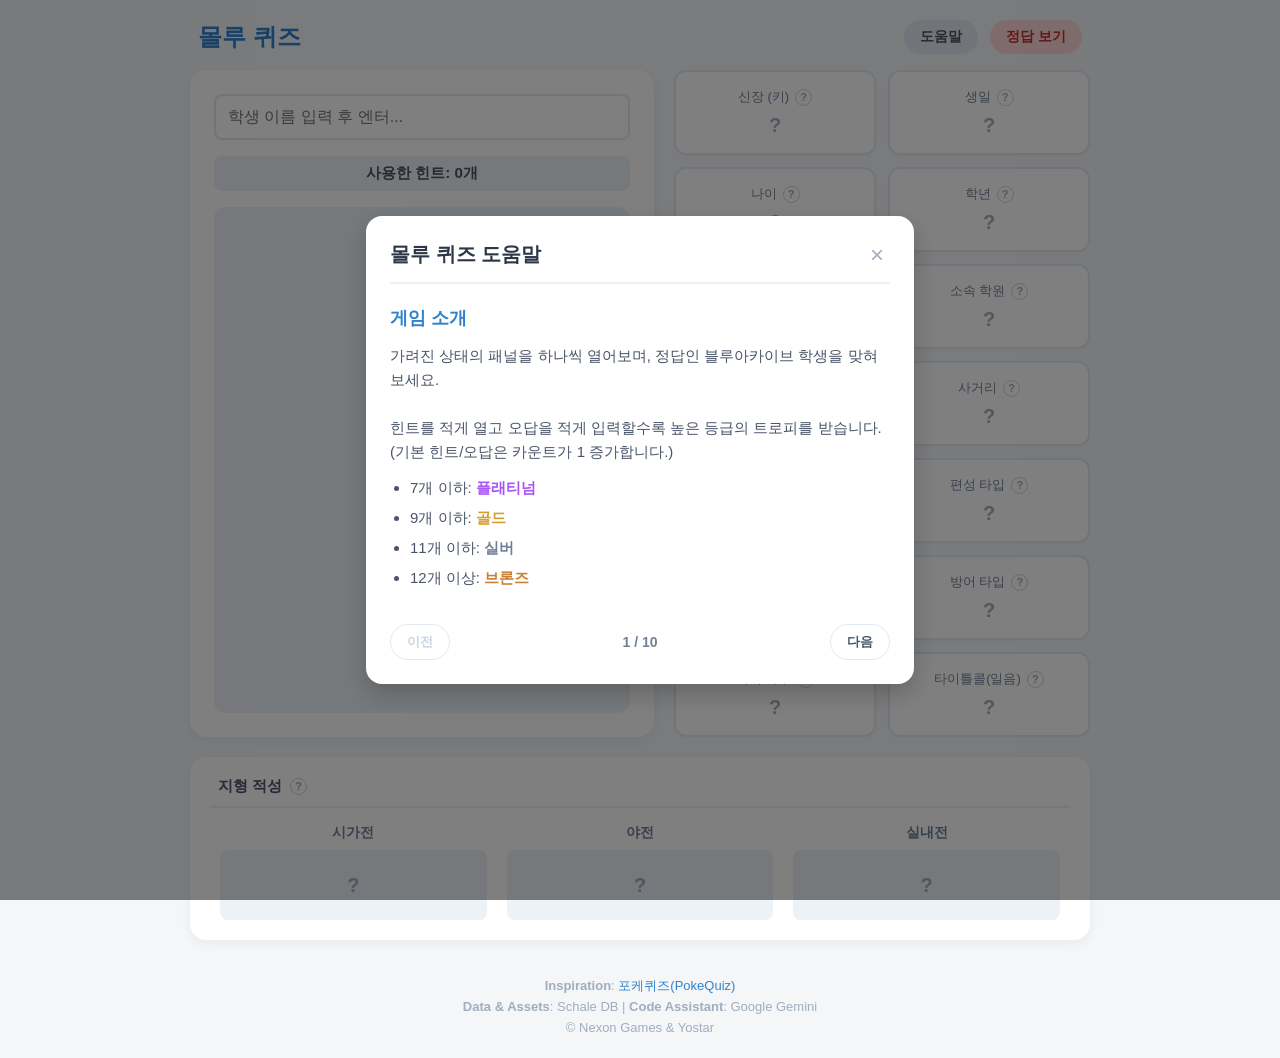
==== commit 4530ce61: "Update index.html 폰트색추가" ====
--- a/index.html
+++ b/index.html
@@ -213,9 +213,9 @@
         힌트를 적게 열고 오답을 적게 입력할수록 높은 등급의 트로피를 받습니다. (기본 힌트/오답은 카운트가 1 증가합니다.)
         <ul style="margin-top: 12px;">
           <li>7개 이하: <span style="color:#a855f7; font-weight:bold;">플래티넘</span></li>
-          <li>10개 이하: <span style="color:#d69e2e; font-weight:bold;">골드</span></li>
-          <li>15개 이하: <span style="color:#718096; font-weight:bold;">실버</span></li>
-          <li>16개 이상: <span style="color:#cd7f32; font-weight:bold;">브론즈</span></li>
+          <li>9개 이하: <span style="color:#d69e2e; font-weight:bold;">골드</span></li>
+          <li>11개 이하: <span style="color:#718096; font-weight:bold;">실버</span></li>
+          <li>12개 이상: <span style="color:#cd7f32; font-weight:bold;">브론즈</span></li>
         </ul>
       </div>
       
@@ -227,7 +227,7 @@
         난이도 조절을 위해, 신장은 십의 자리까지만(예: 156cm → 15X), 생일은 태어난 월(예: 7월)까지만 제공됩니다.
       </div>
       
-      <!-- 3페이지 -->
+      <!-- 💡 3페이지 ('~색' 텍스트 완전 동기화) -->
       <div class="help-page" id="page3">
         <h3>머리색</h3>
         학생의 머리색은 아래와 같이 직관적인 색상으로 분류됩니다.<br>
@@ -8816,6 +8816,7 @@
     applyTypeColor('hint-defenseType', targetStudent.hints.defenseType);
   }
 
+  // 💡 머리색 텍스트에 색상 입히는 함수 (선생님 JSON 데이터에 맞춰 '~색'으로 수정)
   function getColoredHairColorHTML(colorString) {
     if (!colorString || colorString === "입력필요") return "입력필요";
     
@@ -8837,6 +8838,7 @@
     const colorCode = colorMap[colorString];
     if (colorCode) {
       if (colorString === "흰색") {
+         // 흰색은 배경이 흰색이라 안 보이므로 옅은 회색 테두리 추가
          return `<span style="color: #ffffff; text-shadow: -1px -1px 0 #cbd5e0, 1px -1px 0 #cbd5e0, -1px 1px 0 #cbd5e0, 1px 1px 0 #cbd5e0;">${colorString}</span>`;
       }
       return `<span style="color: ${colorCode};">${colorString}</span>`;
@@ -9000,8 +9002,8 @@
         let rankClass = "";
         let rankName = "";
         if (usedHintsCount <= 7) { rankClass = "rank-plat"; rankName = "플래티넘"; }
-        else if (usedHintsCount <= 10) { rankClass = "rank-gold"; rankName = "골드"; }
-        else if (usedHintsCount <= 15) { rankClass = "rank-silver"; rankName = "실버"; }
+        else if (usedHintsCount <= 9) { rankClass = "rank-gold"; rankName = "골드"; }
+        else if (usedHintsCount <= 11) { rankClass = "rank-silver"; rankName = "실버"; }
         else { rankClass = "rank-bronze"; rankName = "브론즈"; }
 
         const resMsg = document.getElementById('resultMessage');
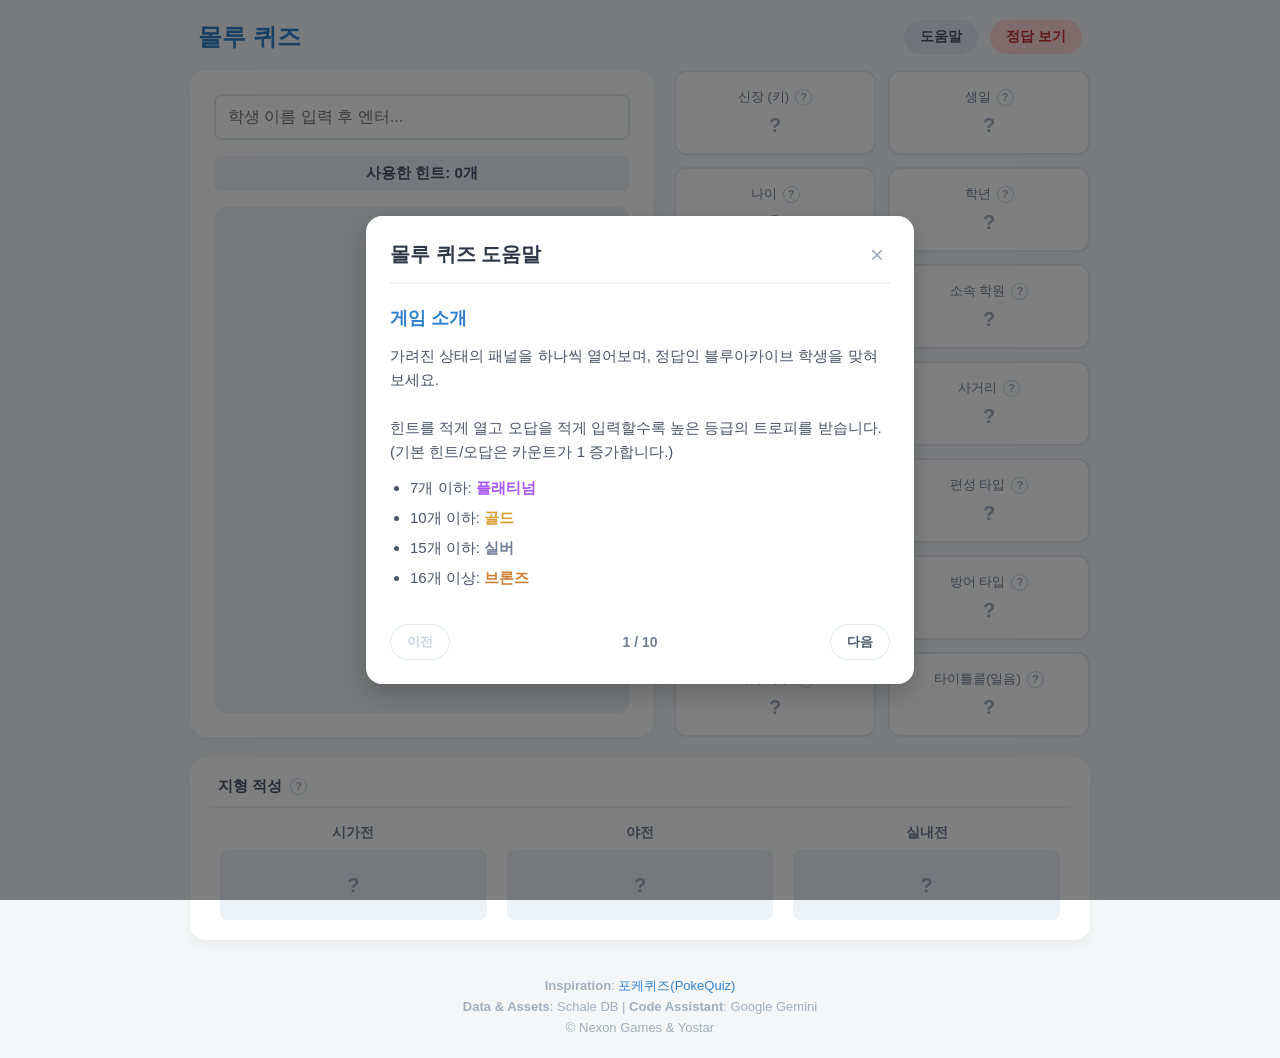
==== commit 77ea9537: "코드 분할" ====
--- a/index.html
+++ b/index.html
@@ -4,114 +4,7 @@
 <meta charset="UTF-8">
 <meta name="viewport" content="width=device-width, initial-scale=1.0">
 <title>몰루 퀴즈</title>
-<style>
-  /* =========================================
-     1. 전체 레이아웃 및 폰트
-  ========================================= */
-  body { font-family: 'Pretendard', -apple-system, sans-serif; background-color: #f4f6f8; color: #333; display: flex; justify-content: center; padding: 20px; margin: 0; }
-  .main-wrapper { max-width: 900px; width: 100%; display: flex; flex-direction: column; gap: 16px; position: relative; }
-
-  .header { display: flex; justify-content: space-between; align-items: center; padding: 0 8px; }
-  .header-title { font-size: 24px; font-weight: bold; color: #3182ce; }
-  .header-buttons button { padding: 8px 16px; margin-left: 8px; font-size: 14px; font-weight: bold; border: none; border-radius: 20px; cursor: pointer; background-color: #e2e8f0; color: #4a5568; transition: 0.2s; }
-  .header-buttons button:hover { background-color: #cbd5e0; }
-  .btn-giveup { background-color: #fed7d7 !important; color: #c53030 !important; }
-  .btn-giveup:hover { background-color: #feb2b2 !important; }
-
-  /* =========================================
-     2. 왼쪽 패널 (이미지 및 입력창)
-  ========================================= */
-  .quiz-container { display: flex; flex-wrap: wrap; gap: 20px; }
-  .left-panel { flex: 1; min-width: 350px; background: #fff; padding: 24px; border-radius: 16px; box-shadow: 0 4px 12px rgba(0,0,0,0.05); display: flex; flex-direction: column; gap: 16px; position: relative; }
-  .search-input { width: 100%; padding: 12px; font-size: 16px; border: 2px solid #e2e8f0; border-radius: 8px; box-sizing: border-box; outline: none; }
-  .search-input:focus { border-color: #3182ce; }
-  .search-input:disabled { background-color: #edf2f7; color: #718096; cursor: not-allowed; }
-
-  .autocomplete-list { position: absolute; top: 70px; left: 24px; right: 24px; background: #fff; border: 1px solid #e2e8f0; border-radius: 8px; box-shadow: 0 4px 12px rgba(0,0,0,0.1); max-height: 200px; overflow-y: auto; z-index: 10; display: none; }
-  .autocomplete-item { padding: 10px 12px; cursor: pointer; font-size: 15px; border-bottom: 1px solid #edf2f7; }
-  .autocomplete-item:hover { background-color: #ebf8ff; color: #3182ce; font-weight: bold; }
-
-  .hint-counter { font-size: 15px; font-weight: bold; color: #4a5568; text-align: center; background: #edf2f7; padding: 8px; border-radius: 8px; }
-  .wrong-answer-wrapper { display: none; align-items: center; justify-content: center; gap: 8px; flex-wrap: wrap; margin-top: -8px; min-height: 24px; }
-  .wrong-label { font-size: 14px; font-weight: bold; color: #718096; }
-  .wrong-answer-list { display: flex; flex-wrap: wrap; gap: 6px; justify-content: center; }
-  .wrong-badge { background: #fed7d7; color: #c53030; padding: 4px 8px; border-radius: 4px; font-size: 13px; font-weight: bold; }
-
-  .image-box { flex: 1; background: #edf2f7; border-radius: 12px; display: flex; align-items: center; justify-content: center; min-height: 450px; font-size: 64px; color: #a0aec0; overflow: hidden; padding: 10px; }
-  .image-box img { max-width: 100%; max-height: 430px; object-fit: contain; }
-
-  .result-message { text-align: center; font-size: 16px; font-weight: bold; padding: 16px; margin-top: 4px; display: none; border-radius: 8px; background: #f7fafc; border: 2px solid #e2e8f0; line-height: 1.6; }
-  .rank-plat { color: #a855f7; font-size: 22px; font-weight: 900; text-shadow: 0 0 5px rgba(168, 85, 247, 0.4); }
-  .rank-gold { color: #d69e2e; font-size: 22px; font-weight: 900; }
-  .rank-silver { color: #718096; font-size: 22px; font-weight: 900; }
-  .rank-bronze { color: #cd7f32; font-size: 22px; font-weight: 900; }
-
-  .next-btn { width: 100%; padding: 14px; font-size: 16px; font-weight: bold; background-color: #3182ce; color: white; border: none; border-radius: 8px; cursor: pointer; transition: 0.2s; display: none; }
-  .next-btn:hover { background-color: #2b6cb0; }
-
-  /* =========================================
-     3. 오른쪽 패널 (14종 힌트 타일)
-  ========================================= */
-  .right-panel { flex: 1; min-width: 300px; display: grid; grid-template-columns: repeat(2, 1fr); gap: 12px; align-content: start; }
-  .hint-tile { background: #fff; border: 2px solid #e2e8f0; border-radius: 12px; padding: 16px; text-align: center; cursor: pointer; box-shadow: 0 2px 4px rgba(0,0,0,0.02); user-select: none; transition: 0.1s; display: flex; flex-direction: column; justify-content: center;}
-  .hint-tile:hover { background: #f7fafc; border-color: #cbd5e0; transform: translateY(-2px); }
-
-  .hint-label { font-size: 13px; color: #718096; margin-bottom: 8px; display: flex; justify-content: center; align-items: center; }
-  .hint-value { font-size: 18px; font-weight: bold; color: #2d3748; }
-  .hidden-text { display: none; }
-  .question-mark { color: #a0aec0; font-size: 20px; font-weight: bold; }
-  
-  .help-icon { display: inline-block; cursor: pointer; color: #a0aec0; margin-left: 6px; font-size: 11px; font-weight: bold; border: 1.5px solid #cbd5e0; border-radius: 50%; width: 15px; height: 15px; line-height: 14px; text-align: center; transition: 0.2s; }
-  .help-icon:hover { background-color: #e2e8f0; color: #4a5568; border-color: #a0aec0; }
-
-  .type-red { color: #e53e3e !important; }
-  .type-yellow { color: #d69e2e !important; }
-  .type-blue { color: #3182ce !important; }
-  .type-purple { color: #805ad5 !important; }
-  .type-green { color: #38a169 !important; }
-
-  /* =========================================
-     4. 하단 지형 적성 패널
-  ========================================= */
-  .terrain-section { width: 100%; background: #fff; padding: 20px; border-radius: 16px; box-shadow: 0 4px 12px rgba(0,0,0,0.05); display: flex; flex-direction: column; gap: 16px; }
-  .terrain-header { font-size: 15px; font-weight: bold; color: #4a5568; border-bottom: 2px solid #edf2f7; padding-bottom: 10px; text-align: left; padding-left: 8px; display: flex; align-items: center;}
-  .terrain-tiles-container { display: flex; justify-content: space-around; align-items: center; width: 100%; }
-  .terrain-tile { text-align: center; cursor: pointer; user-select: none; flex: 1; }
-  .terrain-label { font-size: 14px; color: #718096; margin-bottom: 8px; font-weight: bold; }
-  .terrain-icon { font-size: 32px; background: #edf2f7; padding: 10px; border-radius: 8px; min-width: 60px; height: 50px; display: flex; align-items: center; justify-content: center; transition: 0.1s; margin: 0 10px; font-weight: bold; color: #4a5568;}
-  .terrain-tile:hover .terrain-icon { background: #e2e8f0; transform: translateY(-2px); }
-
-  /* =========================================
-     5. 도움말 팝업(모달) UI 및 색상 팔레트
-  ========================================= */
-  .modal-overlay { position: fixed; top: 0; left: 0; width: 100%; height: 100%; background: rgba(0, 0, 0, 0.5); display: none; align-items: center; justify-content: center; z-index: 100; }
-  .modal-content { background: #fff; border-radius: 16px; width: 90%; max-width: 500px; padding: 24px; box-shadow: 0 10px 25px rgba(0,0,0,0.2); position: relative; display: flex; flex-direction: column; }
-  
-  .modal-header { display: flex; justify-content: space-between; align-items: center; margin-bottom: 20px; border-bottom: 2px solid #edf2f7; padding-bottom: 12px; }
-  .modal-title { font-size: 20px; font-weight: bold; color: #2d3748; }
-  .modal-close { background: none; border: none; font-size: 24px; cursor: pointer; color: #a0aec0; transition: 0.2s; }
-  .modal-close:hover { color: #4a5568; }
-
-  .modal-body { min-height: 200px; color: #4a5568; font-size: 15px; line-height: 1.6; }
-  .help-page { display: none; }
-  .help-page.active { display: block; animation: fadeIn 0.3s ease-in-out; }
-  @keyframes fadeIn { from { opacity: 0; transform: translateY(5px); } to { opacity: 1; transform: translateY(0); } }
-
-  .help-page h3 { font-size: 18px; color: #3182ce; margin-top: 0; margin-bottom: 12px; }
-  .help-page ul { padding-left: 20px; margin: 10px 0; }
-  .help-page li { margin-bottom: 6px; }
-
-  .color-palette { display: flex; flex-wrap: wrap; gap: 10px 14px; margin: 16px 0; padding: 16px; background: #f7fafc; border-radius: 8px; border: 1px solid #e2e8f0; }
-  .color-item { display: flex; align-items: center; gap: 6px; font-size: 14px; font-weight: bold; color: #4a5568; }
-  .color-box { width: 16px; height: 16px; border-radius: 4px; border: 1px solid #cbd5e0; box-shadow: inset 0 1px 2px rgba(0,0,0,0.1); }
-  
-  .modal-footer { display: flex; justify-content: space-between; align-items: center; margin-top: 24px; }
-  .page-btn { padding: 8px 16px; border: 1px solid #e2e8f0; border-radius: 20px; background: #fff; cursor: pointer; font-weight: bold; color: #4a5568; transition: 0.2s; }
-  .page-btn:hover:not(:disabled) { background: #edf2f7; }
-  .page-btn:disabled { color: #cbd5e0; cursor: not-allowed; }
-  .page-indicator { font-size: 14px; font-weight: bold; color: #718096; }
-
-</style>
+<link rel="stylesheet" href="style.css">
 </head>
 <body>
 
@@ -213,9 +106,9 @@
         힌트를 적게 열고 오답을 적게 입력할수록 높은 등급의 트로피를 받습니다. (기본 힌트/오답은 카운트가 1 증가합니다.)
         <ul style="margin-top: 12px;">
           <li>7개 이하: <span style="color:#a855f7; font-weight:bold;">플래티넘</span></li>
-          <li>9개 이하: <span style="color:#d69e2e; font-weight:bold;">골드</span></li>
-          <li>11개 이하: <span style="color:#718096; font-weight:bold;">실버</span></li>
-          <li>12개 이상: <span style="color:#cd7f32; font-weight:bold;">브론즈</span></li>
+          <li>10개 이하: <span style="color:#d69e2e; font-weight:bold;">골드</span></li>
+          <li>15개 이하: <span style="color:#718096; font-weight:bold;">실버</span></li>
+          <li>16개 이상: <span style="color:#cd7f32; font-weight:bold;">브론즈</span></li>
         </ul>
       </div>
       
@@ -227,7 +120,7 @@
         난이도 조절을 위해, 신장은 십의 자리까지만(예: 156cm → 15X), 생일은 태어난 월(예: 7월)까지만 제공됩니다.
       </div>
       
-      <!-- 💡 3페이지 ('~색' 텍스트 완전 동기화) -->
+      <!-- 3페이지 -->
       <div class="help-page" id="page3">
         <h3>머리색</h3>
         학생의 머리색은 아래와 같이 직관적인 색상으로 분류됩니다.<br>
@@ -248,9 +141,9 @@
           <div class="color-item"><div class="color-box" style="background: #48bb78;"></div>초록색</div>
         </div>
 
-        투톤이거나 오묘한 색상의 경우 <strong>가장 면적이 넓은 주관적인 대표색</strong>에 가깝게 분류하였으므로 너무 과신하지 않도록 주의해 주세요.<br><br>
+        투톤이거나 오묘한 색상의 경우 가장 면적이 넓은 대표색에 가깝게 <strong>주관적으로</strong> 분류하였으므로 너무 과신하지 않도록 주의해 주세요.<br><br>
         <strong>[분류 예시]</strong><br>
-        아루(빨간색), 에이미(분홍색), 하루나(회색), 아즈사(흰색), 네루(주황색), 아리스(검은색), 유우카(파란색), 아스나(갈색), 히후미(노란색), 아츠코(보라색), 치세(하늘색), 메루(초록색)<br>
+        아루(빨간색), 에이미(분홍색), 사키(회색), 아즈사(흰색), 네루(주황색), 아리스(검은색), 유우카(파란색), 아스나(갈색), 히후미(노란색), 아츠코(보라색), 치세(하늘색), 메루(초록색)<br>
         *투톤 예시: 카즈사(검은색)
       </div>
 
@@ -292,7 +185,7 @@
       <!-- 8페이지 -->
       <div class="help-page" id="page8">
         <h3>타이틀콜 듣기</h3>
-        게임을 실행할 때 학생이 "블루아카이브!" 하고 외치는 일본어 원음을 들어볼 수 있습니다.<br><br>
+        게임을 실행할 때 학생이 "블루아카이브!" 하고 외치는 일본어 음성을 들어볼 수 있습니다.<br><br>
         해당 음성 힌트를 개방 시 <strong>사용 횟수가 5개 소모</strong>됩니다.
       </div>
 
@@ -319,8763 +212,7 @@
   </div>
 </div>
 
-<script>
-  // ==========================================
-  // 1. 데이터 영역 (JSON 덮어쓰기)
-  // ==========================================
-  const studentsData = [
-  {
-    "id": 10000,
-    "name": "아루",
-    "aliases": [
-      "아루",
-      "아루",
-      "아루"
-    ],
-    "hints": {
-      "versions": 3,
-      "height": "16X",
-      "birthMonth": "3월",
-      "age": "16세",
-      "grade": "2학년",
-      "weapon": "SR",
-      "school": "게헨나",
-      "role": "딜러",
-      "squadType": "스트라이커",
-      "attackType": "폭발",
-      "defenseType": "경장갑",
-      "range": "750",
-      "hairColor": "빨간색",
-      "audioKey": "aru"
-    },
-    "terrain": {
-      "urban": "S",
-      "outdoor": "B",
-      "indoor": "D"
-    },
-    "imageUrl": "https://schaledb.com/images/student/portrait/10000.webp"
-  },
-  {
-    "id": 10001,
-    "name": "에이미",
-    "aliases": [
-      "에이미",
-      "에이미",
-      "에이미"
-    ],
-    "hints": {
-      "versions": 3,
-      "height": "16X",
-      "birthMonth": "5월",
-      "age": "15세",
-      "grade": "1학년",
-      "weapon": "SG",
-      "school": "밀레니엄",
-      "role": "탱커",
-      "squadType": "스트라이커",
-      "attackType": "폭발",
-      "defenseType": "경장갑",
-      "range": "350",
-      "hairColor": "분홍색",
-      "audioKey": "eimi"
-    },
-    "terrain": {
-      "urban": "S",
-      "outdoor": "B",
-      "indoor": "D"
-    },
-    "imageUrl": "https://schaledb.com/images/student/portrait/10001.webp"
-  },
-  {
-    "id": 10002,
-    "name": "하루나",
-    "aliases": [
-      "하루나",
-      "하루나",
-      "하루나"
-    ],
-    "hints": {
-      "versions": 3,
-      "height": "16X",
-      "birthMonth": "3월",
-      "age": "17세",
-      "grade": "3학년",
-      "weapon": "SR",
-      "school": "게헨나",
-      "role": "딜러",
-      "squadType": "스트라이커",
-      "attackType": "신비",
-      "defenseType": "중장갑",
-      "range": "750",
-      "hairColor": "회색",
-      "audioKey": "haruna"
-    },
-    "terrain": {
-      "urban": "S",
-      "outdoor": "D",
-      "indoor": "B"
-    },
-    "imageUrl": "https://schaledb.com/images/student/portrait/10002.webp"
-  },
-  {
-    "id": 10003,
-    "name": "히후미",
-    "aliases": [
-      "히후미",
-      "히후미",
-      "히후미"
-    ],
-    "hints": {
-      "versions": 2,
-      "height": "15X",
-      "birthMonth": "11월",
-      "age": "16세",
-      "grade": "2학년",
-      "weapon": "AR",
-      "school": "트리니티",
-      "role": "서포터",
-      "squadType": "스트라이커",
-      "attackType": "관통",
-      "defenseType": "경장갑",
-      "range": "650",
-      "hairColor": "노란색",
-      "audioKey": "hihumi"
-    },
-    "terrain": {
-      "urban": "D",
-      "outdoor": "S",
-      "indoor": "B"
-    },
-    "imageUrl": "https://schaledb.com/images/student/portrait/10003.webp"
-  },
-  {
-    "id": 10004,
-    "name": "히나",
-    "aliases": [
-      "히나",
-      "히나",
-      "히나"
-    ],
-    "hints": {
-      "versions": 3,
-      "height": "14X",
-      "birthMonth": "2월",
-      "age": "17세",
-      "grade": "3학년",
-      "weapon": "MG",
-      "school": "게헨나",
-      "role": "딜러",
-      "squadType": "스트라이커",
-      "attackType": "폭발",
-      "defenseType": "중장갑",
-      "range": "750",
-      "hairColor": "흰색",
-      "audioKey": "hina"
-    },
-    "terrain": {
-      "urban": "S",
-      "outdoor": "C",
-      "indoor": "C"
-    },
-    "imageUrl": "https://schaledb.com/images/student/portrait/10004.webp"
-  },
-  {
-    "id": 10005,
-    "name": "호시노",
-    "aliases": [
-      "호시노",
-      "호시노",
-      "호시노"
-    ],
-    "hints": {
-      "versions": 4,
-      "height": "14X",
-      "birthMonth": "1월",
-      "age": "17세",
-      "grade": "3학년",
-      "weapon": "SG",
-      "school": "아비도스",
-      "role": "탱커",
-      "squadType": "스트라이커",
-      "attackType": "관통",
-      "defenseType": "중장갑",
-      "range": "350",
-      "hairColor": "분홍색",
-      "audioKey": "hoshino"
-    },
-    "terrain": {
-      "urban": "D",
-      "outdoor": "S",
-      "indoor": "B"
-    },
-    "imageUrl": "https://schaledb.com/images/student/portrait/10005.webp"
-  },
-  {
-    "id": 10006,
-    "name": "이오리",
-    "aliases": [
-      "이오리",
-      "이오리",
-      "이오리"
-    ],
-    "hints": {
-      "versions": 2,
-      "height": "15X",
-      "birthMonth": "11월",
-      "age": "16세",
-      "grade": "2학년",
-      "weapon": "SR",
-      "school": "게헨나",
-      "role": "딜러",
-      "squadType": "스트라이커",
-      "attackType": "관통",
-      "defenseType": "중장갑",
-      "range": "650",
-      "hairColor": "회색",
-      "audioKey": "iori"
-    },
-    "terrain": {
-      "urban": "C",
-      "outdoor": "C",
-      "indoor": "S"
-    },
-    "imageUrl": "https://schaledb.com/images/student/portrait/10006.webp"
-  },
-  {
-    "id": 10007,
-    "name": "마키",
-    "aliases": [
-      "마키",
-      "마키",
-      "마키"
-    ],
-    "hints": {
-      "versions": 2,
-      "height": "14X",
-      "birthMonth": "8월",
-      "age": "15세",
-      "grade": "1학년",
-      "weapon": "MG",
-      "school": "밀레니엄",
-      "role": "딜러",
-      "squadType": "스트라이커",
-      "attackType": "관통",
-      "defenseType": "경장갑",
-      "range": "750",
-      "hairColor": "빨간색",
-      "audioKey": "maki"
-    },
-    "terrain": {
-      "urban": "C",
-      "outdoor": "S",
-      "indoor": "C"
-    },
-    "imageUrl": "https://schaledb.com/images/student/portrait/10007.webp"
-  },
-  {
-    "id": 10008,
-    "name": "네루",
-    "aliases": [
-      "네루",
-      "네루",
-      "네루"
-    ],
-    "hints": {
-      "versions": 3,
-      "height": "14X",
-      "birthMonth": "8월",
-      "age": "17세",
-      "grade": "3학년",
-      "weapon": "SMG",
-      "school": "밀레니엄",
-      "role": "딜러",
-      "squadType": "스트라이커",
-      "attackType": "관통",
-      "defenseType": "경장갑",
-      "range": "450",
-      "hairColor": "주황색",
-      "audioKey": "neru"
-    },
-    "terrain": {
-      "urban": "D",
-      "outdoor": "S",
-      "indoor": "B"
-    },
-    "imageUrl": "https://schaledb.com/images/student/portrait/10008.webp"
-  },
-  {
-    "id": 10009,
-    "name": "이즈미",
-    "aliases": [
-      "이즈미",
-      "이즈미",
-      "이즈미"
-    ],
-    "hints": {
-      "versions": 3,
-      "height": "16X",
-      "birthMonth": "5월",
-      "age": "16세",
-      "grade": "2학년",
-      "weapon": "MG",
-      "school": "게헨나",
-      "role": "딜러",
-      "squadType": "스트라이커",
-      "attackType": "폭발",
-      "defenseType": "경장갑",
-      "range": "750",
-      "hairColor": "갈색",
-      "audioKey": "izumi"
-    },
-    "terrain": {
-      "urban": "S",
-      "outdoor": "D",
-      "indoor": "B"
-    },
-    "imageUrl": "https://schaledb.com/images/student/portrait/10009.webp"
-  },
-  {
-    "id": 10010,
-    "name": "시로코",
-    "aliases": [
-      "시로코",
-      "시로코",
-      "시로코"
-    ],
-    "hints": {
-      "versions": 3,
-      "height": "15X",
-      "birthMonth": "5월",
-      "age": "16세",
-      "grade": "2학년",
-      "weapon": "AR",
-      "school": "아비도스",
-      "role": "딜러",
-      "squadType": "스트라이커",
-      "attackType": "폭발",
-      "defenseType": "경장갑",
-      "range": "650",
-      "hairColor": "회색",
-      "audioKey": "shiroko"
-    },
-    "terrain": {
-      "urban": "S",
-      "outdoor": "B",
-      "indoor": "D"
-    },
-    "imageUrl": "https://schaledb.com/images/student/portrait/10010.webp"
-  },
-  {
-    "id": 10011,
-    "name": "슌",
-    "aliases": [
-      "슌",
-      "슌",
-      "슌"
-    ],
-    "hints": {
-      "versions": 3,
-      "height": "17X",
-      "birthMonth": "2월",
-      "age": "극비",
-      "grade": "3학년",
-      "weapon": "SR",
-      "school": "산해경",
-      "role": "딜러",
-      "squadType": "스트라이커",
-      "attackType": "폭발",
-      "defenseType": "경장갑",
-      "range": "750",
-      "hairColor": "검은색",
-      "audioKey": "shun"
-    },
-    "terrain": {
-      "urban": "S",
-      "outdoor": "B",
-      "indoor": "D"
-    },
-    "imageUrl": "https://schaledb.com/images/student/portrait/10011.webp"
-  },
-  {
-    "id": 10012,
-    "name": "스미레",
-    "aliases": [
-      "스미레",
-      "스미레",
-      "스미레"
-    ],
-    "hints": {
-      "versions": 2,
-      "height": "16X",
-      "birthMonth": "8월",
-      "age": "16세",
-      "grade": "2학년",
-      "weapon": "SG",
-      "school": "밀레니엄",
-      "role": "딜러",
-      "squadType": "스트라이커",
-      "attackType": "관통",
-      "defenseType": "특수장갑",
-      "range": "450",
-      "hairColor": "검은색",
-      "audioKey": "sumire"
-    },
-    "terrain": {
-      "urban": "B",
-      "outdoor": "D",
-      "indoor": "S"
-    },
-    "imageUrl": "https://schaledb.com/images/student/portrait/10012.webp"
-  },
-  {
-    "id": 10013,
-    "name": "츠루기",
-    "aliases": [
-      "츠루기",
-      "츠루기",
-      "츠루기"
-    ],
-    "hints": {
-      "versions": 2,
-      "height": "16X",
-      "birthMonth": "6월",
-      "age": "17세",
-      "grade": "3학년",
-      "weapon": "SG",
-      "school": "트리니티",
-      "role": "딜러",
-      "squadType": "스트라이커",
-      "attackType": "관통",
-      "defenseType": "중장갑",
-      "range": "450",
-      "hairColor": "검은색",
-      "audioKey": "tsurugi"
-    },
-    "terrain": {
-      "urban": "D",
-      "outdoor": "B",
-      "indoor": "S"
-    },
-    "imageUrl": "https://schaledb.com/images/student/portrait/10013.webp"
-  },
-  {
-    "id": 10014,
-    "name": "이즈나",
-    "aliases": [
-      "이즈나",
-      "이즈나",
-      "이즈나"
-    ],
-    "hints": {
-      "versions": 2,
-      "height": "15X",
-      "birthMonth": "12월",
-      "age": "15세",
-      "grade": "1학년",
-      "weapon": "SMG",
-      "school": "백귀야행",
-      "role": "딜러",
-      "squadType": "스트라이커",
-      "attackType": "신비",
-      "defenseType": "경장갑",
-      "range": "450",
-      "hairColor": "갈색",
-      "audioKey": "izuna"
-    },
-    "terrain": {
-      "urban": "S",
-      "outdoor": "B",
-      "indoor": "D"
-    },
-    "imageUrl": "https://schaledb.com/images/student/portrait/10014.webp"
-  },
-  {
-    "id": 10015,
-    "name": "아리스",
-    "aliases": [
-      "아리스",
-      "아리스",
-      "아리스"
-    ],
-    "hints": {
-      "versions": 3,
-      "height": "15X",
-      "birthMonth": "3월",
-      "age": "??세",
-      "grade": "1학년",
-      "weapon": "RG",
-      "school": "밀레니엄",
-      "role": "딜러",
-      "squadType": "스트라이커",
-      "attackType": "신비",
-      "defenseType": "특수장갑",
-      "range": "850",
-      "hairColor": "검은색",
-      "audioKey": "aris"
-    },
-    "terrain": {
-      "urban": "B",
-      "outdoor": "D",
-      "indoor": "S"
-    },
-    "imageUrl": "https://schaledb.com/images/student/portrait/10015.webp"
-  },
-  {
-    "id": 10016,
-    "name": "미도리",
-    "aliases": [
-      "미도리",
-      "미도리",
-      "미도리"
-    ],
-    "hints": {
-      "versions": 2,
-      "height": "14X",
-      "birthMonth": "12월",
-      "age": "15세",
-      "grade": "1학년",
-      "weapon": "SR",
-      "school": "밀레니엄",
-      "role": "딜러",
-      "squadType": "스트라이커",
-      "attackType": "관통",
-      "defenseType": "경장갑",
-      "range": "750",
-      "hairColor": "노란색",
-      "audioKey": "midori"
-    },
-    "terrain": {
-      "urban": "B",
-      "outdoor": "S",
-      "indoor": "D"
-    },
-    "imageUrl": "https://schaledb.com/images/student/portrait/10016.webp"
-  },
-  {
-    "id": 10017,
-    "name": "체리노",
-    "aliases": [
-      "체리노",
-      "체리노",
-      "체리노"
-    ],
-    "hints": {
-      "versions": 2,
-      "height": "12X",
-      "birthMonth": "10월",
-      "age": "??세",
-      "grade": "3학년",
-      "weapon": "HG",
-      "school": "붉은겨울",
-      "role": "딜러",
-      "squadType": "스트라이커",
-      "attackType": "관통",
-      "defenseType": "경장갑",
-      "range": "550",
-      "hairColor": "흰색",
-      "audioKey": "cherino"
-    },
-    "terrain": {
-      "urban": "B",
-      "outdoor": "S",
-      "indoor": "D"
-    },
-    "imageUrl": "https://schaledb.com/images/student/portrait/10017.webp"
-  },
-  {
-    "id": 10018,
-    "name": "유즈",
-    "aliases": [
-      "유즈",
-      "유즈",
-      "유즈"
-    ],
-    "hints": {
-      "versions": 3,
-      "height": "15X",
-      "birthMonth": "8월",
-      "age": "16세",
-      "grade": "1학년",
-      "weapon": "GL",
-      "school": "밀레니엄",
-      "role": "딜러",
-      "squadType": "스트라이커",
-      "attackType": "관통",
-      "defenseType": "특수장갑",
-      "range": "650",
-      "hairColor": "빨간색",
-      "audioKey": "yuzu"
-    },
-    "terrain": {
-      "urban": "S",
-      "outdoor": "B",
-      "indoor": "D"
-    },
-    "imageUrl": "https://schaledb.com/images/student/portrait/10018.webp"
-  },
-  {
-    "id": 10019,
-    "name": "아즈사",
-    "aliases": [
-      "아즈사",
-      "아즈사",
-      "아즈사"
-    ],
-    "hints": {
-      "versions": 2,
-      "height": "14X",
-      "birthMonth": "12월",
-      "age": "16세",
-      "grade": "2학년",
-      "weapon": "AR",
-      "school": "트리니티",
-      "role": "딜러",
-      "squadType": "스트라이커",
-      "attackType": "폭발",
-      "defenseType": "중장갑",
-      "range": "650",
-      "hairColor": "흰색",
-      "audioKey": "ch0056"
-    },
-    "terrain": {
-      "urban": "B",
-      "outdoor": "D",
-      "indoor": "S"
-    },
-    "imageUrl": "https://schaledb.com/images/student/portrait/10019.webp"
-  },
-  {
-    "id": 10020,
-    "name": "코하루",
-    "aliases": [
-      "코하루",
-      "코하루",
-      "코하루"
-    ],
-    "hints": {
-      "versions": 2,
-      "height": "14X",
-      "birthMonth": "4월",
-      "age": "15세",
-      "grade": "1학년",
-      "weapon": "SR",
-      "school": "트리니티",
-      "role": "힐러",
-      "squadType": "스트라이커",
-      "attackType": "폭발",
-      "defenseType": "중장갑",
-      "range": "750",
-      "hairColor": "분홍색",
-      "audioKey": "ch0057"
-    },
-    "terrain": {
-      "urban": "D",
-      "outdoor": "S",
-      "indoor": "B"
-    },
-    "imageUrl": "https://schaledb.com/images/student/portrait/10020.webp"
-  },
-  {
-    "id": 10021,
-    "name": "아즈사(수영복)",
-    "aliases": [
-      "아즈사(수영복)",
-      "아즈사(수영복)",
-      "아즈사"
-    ],
-    "hints": {
-      "versions": 2,
-      "height": "14X",
-      "birthMonth": "12월",
-      "age": "16세",
-      "grade": "2학년",
-      "weapon": "AR",
-      "school": "트리니티",
-      "role": "딜러",
-      "squadType": "스트라이커",
-      "attackType": "신비",
-      "defenseType": "경장갑",
-      "range": "650",
-      "hairColor": "흰색",
-      "audioKey": "ch0059"
-    },
-    "terrain": {
-      "urban": "C",
-      "outdoor": "C",
-      "indoor": "S"
-    },
-    "imageUrl": "https://schaledb.com/images/student/portrait/10021.webp"
-  },
-  {
-    "id": 10022,
-    "name": "히나(수영복)",
-    "aliases": [
-      "히나(수영복)",
-      "히나(수영복)",
-      "히나"
-    ],
-    "hints": {
-      "versions": 3,
-      "height": "14X",
-      "birthMonth": "2월",
-      "age": "17세",
-      "grade": "3학년",
-      "weapon": "MG",
-      "school": "게헨나",
-      "role": "딜러",
-      "squadType": "스트라이커",
-      "attackType": "폭발",
-      "defenseType": "중장갑",
-      "range": "750",
-      "hairColor": "흰색",
-      "audioKey": "ch0063"
-    },
-    "terrain": {
-      "urban": "B",
-      "outdoor": "S",
-      "indoor": "D"
-    },
-    "imageUrl": "https://schaledb.com/images/student/portrait/10022.webp"
-  },
-  {
-    "id": 10023,
-    "name": "이오리(수영복)",
-    "aliases": [
-      "이오리(수영복)",
-      "이오리(수영복)",
-      "이오리"
-    ],
-    "hints": {
-      "versions": 2,
-      "height": "15X",
-      "birthMonth": "11월",
-      "age": "16세",
-      "grade": "2학년",
-      "weapon": "SR",
-      "school": "게헨나",
-      "role": "딜러",
-      "squadType": "스트라이커",
-      "attackType": "폭발",
-      "defenseType": "특수장갑",
-      "range": "750",
-      "hairColor": "회색",
-      "audioKey": "ch0064"
-    },
-    "terrain": {
-      "urban": "B",
-      "outdoor": "S",
-      "indoor": "D"
-    },
-    "imageUrl": "https://schaledb.com/images/student/portrait/10023.webp"
-  },
-  {
-    "id": 10024,
-    "name": "시로코(라이딩)",
-    "aliases": [
-      "시로코(라이딩)",
-      "시로코(라이딩)",
-      "시로코"
-    ],
-    "hints": {
-      "versions": 3,
-      "height": "15X",
-      "birthMonth": "5월",
-      "age": "16세",
-      "grade": "2학년",
-      "weapon": "AR",
-      "school": "아비도스",
-      "role": "딜러",
-      "squadType": "스트라이커",
-      "attackType": "신비",
-      "defenseType": "중장갑",
-      "range": "650",
-      "hairColor": "회색",
-      "audioKey": "ch0065"
-    },
-    "terrain": {
-      "urban": "S",
-      "outdoor": "B",
-      "indoor": "D"
-    },
-    "imageUrl": "https://schaledb.com/images/student/portrait/10024.webp"
-  },
-  {
-    "id": 10025,
-    "name": "슌(어린이)",
-    "aliases": [
-      "슌(어린이)",
-      "슌(어린이)",
-      "슌"
-    ],
-    "hints": {
-      "versions": 3,
-      "height": "비밀",
-      "birthMonth": "2월",
-      "age": "극비",
-      "grade": "3학년",
-      "weapon": "SR",
-      "school": "산해경",
-      "role": "딜러",
-      "squadType": "스트라이커",
-      "attackType": "폭발",
-      "defenseType": "경장갑",
-      "range": "750",
-      "hairColor": "검은색",
-      "audioKey": "ch0066"
-    },
-    "terrain": {
-      "urban": "S",
-      "outdoor": "D",
-      "indoor": "B"
-    },
-    "imageUrl": "https://schaledb.com/images/student/portrait/10025.webp"
-  },
-  {
-    "id": 10026,
-    "name": "네루(바니걸)",
-    "aliases": [
-      "네루(바니걸)",
-      "네루(바니걸)",
-      "네루"
-    ],
-    "hints": {
-      "versions": 3,
-      "height": "14X",
-      "birthMonth": "8월",
-      "age": "17세",
-      "grade": "3학년",
-      "weapon": "SMG",
-      "school": "밀레니엄",
-      "role": "탱커",
-      "squadType": "스트라이커",
-      "attackType": "폭발",
-      "defenseType": "중장갑",
-      "range": "450",
-      "hairColor": "주황색",
-      "audioKey": "ch0101"
-    },
-    "terrain": {
-      "urban": "B",
-      "outdoor": "S",
-      "indoor": "D"
-    },
-    "imageUrl": "https://schaledb.com/images/student/portrait/10026.webp"
-  },
-  {
-    "id": 10027,
-    "name": "카린(바니걸)",
-    "aliases": [
-      "카린(바니걸)",
-      "카린(바니걸)",
-      "카린"
-    ],
-    "hints": {
-      "versions": 3,
-      "height": "17X",
-      "birthMonth": "2월",
-      "age": "16세",
-      "grade": "2학년",
-      "weapon": "SR",
-      "school": "밀레니엄",
-      "role": "딜러",
-      "squadType": "스트라이커",
-      "attackType": "신비",
-      "defenseType": "중장갑",
-      "range": "750",
-      "hairColor": "검은색",
-      "audioKey": "ch0100"
-    },
-    "terrain": {
-      "urban": "D",
-      "outdoor": "B",
-      "indoor": "S"
-    },
-    "imageUrl": "https://schaledb.com/images/student/portrait/10027.webp"
-  },
-  {
-    "id": 10028,
-    "name": "아스나(바니걸)",
-    "aliases": [
-      "아스나(바니걸)",
-      "아스나(바니걸)",
-      "아스나"
-    ],
-    "hints": {
-      "versions": 3,
-      "height": "16X",
-      "birthMonth": "3월",
-      "age": "17세",
-      "grade": "3학년",
-      "weapon": "AR",
-      "school": "밀레니엄",
-      "role": "서포터",
-      "squadType": "스트라이커",
-      "attackType": "신비",
-      "defenseType": "경장갑",
-      "range": "650",
-      "hairColor": "갈색",
-      "audioKey": "ch0098"
-    },
-    "terrain": {
-      "urban": "D",
-      "outdoor": "B",
-      "indoor": "S"
-    },
-    "imageUrl": "https://schaledb.com/images/student/portrait/10028.webp"
-  },
-  {
-    "id": 10029,
-    "name": "나츠",
-    "aliases": [
-      "나츠",
-      "나츠",
-      "나츠"
-    ],
-    "hints": {
-      "versions": 2,
-      "height": "15X",
-      "birthMonth": "12월",
-      "age": "15세",
-      "grade": "1학년",
-      "weapon": "SMG",
-      "school": "트리니티",
-      "role": "탱커",
-      "squadType": "스트라이커",
-      "attackType": "신비",
-      "defenseType": "중장갑",
-      "range": "350",
-      "hairColor": "분홍색",
-      "audioKey": "ch0155"
-    },
-    "terrain": {
-      "urban": "D",
-      "outdoor": "B",
-      "indoor": "S"
-    },
-    "imageUrl": "https://schaledb.com/images/student/portrait/10029.webp"
-  },
-  {
-    "id": 10030,
-    "name": "치나츠(온천)",
-    "aliases": [
-      "치나츠(온천)",
-      "치나츠(온천)",
-      "치나츠"
-    ],
-    "hints": {
-      "versions": 2,
-      "height": "15X",
-      "birthMonth": "8월",
-      "age": "15세",
-      "grade": "1학년",
-      "weapon": "HG",
-      "school": "게헨나",
-      "role": "서포터",
-      "squadType": "스트라이커",
-      "attackType": "신비",
-      "defenseType": "경장갑",
-      "range": "650",
-      "hairColor": "갈색",
-      "audioKey": "ch0163"
-    },
-    "terrain": {
-      "urban": "D",
-      "outdoor": "B",
-      "indoor": "S"
-    },
-    "imageUrl": "https://schaledb.com/images/student/portrait/10030.webp"
-  },
-  {
-    "id": 10031,
-    "name": "아루(새해)",
-    "aliases": [
-      "아루(새해)",
-      "아루(새해)",
-      "아루"
-    ],
-    "hints": {
-      "versions": 3,
-      "height": "16X",
-      "birthMonth": "3월",
-      "age": "16세",
-      "grade": "2학년",
-      "weapon": "SR",
-      "school": "게헨나",
-      "role": "딜러",
-      "squadType": "스트라이커",
-      "attackType": "관통",
-      "defenseType": "특수장갑",
-      "range": "750",
-      "hairColor": "빨간색",
-      "audioKey": "ch0084"
-    },
-    "terrain": {
-      "urban": "D",
-      "outdoor": "B",
-      "indoor": "S"
-    },
-    "imageUrl": "https://schaledb.com/images/student/portrait/10031.webp"
-  },
-  {
-    "id": 10032,
-    "name": "무츠키(새해)",
-    "aliases": [
-      "무츠키(새해)",
-      "무츠키(새해)",
-      "무츠키"
-    ],
-    "hints": {
-      "versions": 3,
-      "height": "14X",
-      "birthMonth": "7월",
-      "age": "16세",
-      "grade": "2학년",
-      "weapon": "MG",
-      "school": "게헨나",
-      "role": "딜러",
-      "squadType": "스트라이커",
-      "attackType": "신비",
-      "defenseType": "중장갑",
-      "range": "750",
-      "hairColor": "흰색",
-      "audioKey": "ch0085"
-    },
-    "terrain": {
-      "urban": "D",
-      "outdoor": "S",
-      "indoor": "B"
-    },
-    "imageUrl": "https://schaledb.com/images/student/portrait/10032.webp"
-  },
-  {
-    "id": 10033,
-    "name": "와카모",
-    "aliases": [
-      "와카모",
-      "와카모",
-      "와카모"
-    ],
-    "hints": {
-      "versions": 2,
-      "height": "16X",
-      "birthMonth": "4월",
-      "age": "18세",
-      "grade": "정학",
-      "weapon": "SR",
-      "school": "백귀야행",
-      "role": "딜러",
-      "squadType": "스트라이커",
-      "attackType": "신비",
-      "defenseType": "경장갑",
-      "range": "750",
-      "hairColor": "검은색",
-      "audioKey": "ch0111"
-    },
-    "terrain": {
-      "urban": "A",
-      "outdoor": "D",
-      "indoor": "S"
-    },
-    "imageUrl": "https://schaledb.com/images/student/portrait/10033.webp"
-  },
-  {
-    "id": 10034,
-    "name": "미모리",
-    "aliases": [
-      "미모리",
-      "미모리",
-      "미모리"
-    ],
-    "hints": {
-      "versions": 2,
-      "height": "15X",
-      "birthMonth": "3월",
-      "age": "16세",
-      "grade": "2학년",
-      "weapon": "HG",
-      "school": "백귀야행",
-      "role": "서포터",
-      "squadType": "스트라이커",
-      "attackType": "신비",
-      "defenseType": "경장갑",
-      "range": "550",
-      "hairColor": "분홍색",
-      "audioKey": "ch0115"
-    },
-    "terrain": {
-      "urban": "S",
-      "outdoor": "D",
-      "indoor": "B"
-    },
-    "imageUrl": "https://schaledb.com/images/student/portrait/10034.webp"
-  },
-  {
-    "id": 10035,
-    "name": "우이",
-    "aliases": [
-      "우이",
-      "우이",
-      "우이"
-    ],
-    "hints": {
-      "versions": 2,
-      "height": "16X",
-      "birthMonth": "4월",
-      "age": "17세",
-      "grade": "3학년",
-      "weapon": "SR",
-      "school": "트리니티",
-      "role": "서포터",
-      "squadType": "스트라이커",
-      "attackType": "폭발",
-      "defenseType": "경장갑",
-      "range": "750",
-      "hairColor": "검은색",
-      "audioKey": "ch0169"
-    },
-    "terrain": {
-      "urban": "B",
-      "outdoor": "S",
-      "indoor": "D"
-    },
-    "imageUrl": "https://schaledb.com/images/student/portrait/10035.webp"
-  },
-  {
-    "id": 10036,
-    "name": "히나타",
-    "aliases": [
-      "히나타",
-      "히나타",
-      "히나타"
-    ],
-    "hints": {
-      "versions": 2,
-      "height": "16X",
-      "birthMonth": "5월",
-      "age": "17세",
-      "grade": "3학년",
-      "weapon": "HG",
-      "school": "트리니티",
-      "role": "딜러",
-      "squadType": "스트라이커",
-      "attackType": "신비",
-      "defenseType": "중장갑",
-      "range": "650",
-      "hairColor": "검은색",
-      "audioKey": "ch0073"
-    },
-    "terrain": {
-      "urban": "D",
-      "outdoor": "S",
-      "indoor": "B"
-    },
-    "imageUrl": "https://schaledb.com/images/student/portrait/10036.webp"
-  },
-  {
-    "id": 10037,
-    "name": "마리나",
-    "aliases": [
-      "마리나",
-      "마리나",
-      "마리나"
-    ],
-    "hints": {
-      "versions": 2,
-      "height": "16X",
-      "birthMonth": "11월",
-      "age": "16세",
-      "grade": "2학년",
-      "weapon": "SMG",
-      "school": "붉은겨울",
-      "role": "탱커",
-      "squadType": "스트라이커",
-      "attackType": "관통",
-      "defenseType": "경장갑",
-      "range": "350",
-      "hairColor": "노란색",
-      "audioKey": "ch0119"
-    },
-    "terrain": {
-      "urban": "D",
-      "outdoor": "B",
-      "indoor": "S"
-    },
-    "imageUrl": "https://schaledb.com/images/student/portrait/10037.webp"
-  },
-  {
-    "id": 10038,
-    "name": "미야코",
-    "aliases": [
-      "미야코",
-      "미야코",
-      "미야코"
-    ],
-    "hints": {
-      "versions": 2,
-      "height": "15X",
-      "birthMonth": "1월",
-      "age": "15세",
-      "grade": "1학년",
-      "weapon": "SMG",
-      "school": "SRT",
-      "role": "탱커",
-      "squadType": "스트라이커",
-      "attackType": "관통",
-      "defenseType": "중장갑",
-      "range": "350",
-      "hairColor": "흰색",
-      "audioKey": "ch0142"
-    },
-    "terrain": {
-      "urban": "S",
-      "outdoor": "D",
-      "indoor": "B"
-    },
-    "imageUrl": "https://schaledb.com/images/student/portrait/10038.webp"
-  },
-  {
-    "id": 10039,
-    "name": "미유",
-    "aliases": [
-      "미유",
-      "미유",
-      "미유"
-    ],
-    "hints": {
-      "versions": 2,
-      "height": "14X",
-      "birthMonth": "7월",
-      "age": "15세",
-      "grade": "1학년",
-      "weapon": "SR",
-      "school": "SRT",
-      "role": "서포터",
-      "squadType": "스트라이커",
-      "attackType": "관통",
-      "defenseType": "경장갑",
-      "range": "750",
-      "hairColor": "검은색",
-      "audioKey": "ch0145"
-    },
-    "terrain": {
-      "urban": "S",
-      "outdoor": "B",
-      "indoor": "D"
-    },
-    "imageUrl": "https://schaledb.com/images/student/portrait/10039.webp"
-  },
-  {
-    "id": 10040,
-    "name": "츠쿠요",
-    "aliases": [
-      "츠쿠요",
-      "츠쿠요",
-      "츠쿠요"
-    ],
-    "hints": {
-      "versions": 2,
-      "height": "18X",
-      "birthMonth": "4월",
-      "age": "15세",
-      "grade": "1학년",
-      "weapon": "SMG",
-      "school": "백귀야행",
-      "role": "탱커",
-      "squadType": "스트라이커",
-      "attackType": "신비",
-      "defenseType": "경장갑",
-      "range": "350",
-      "hairColor": "검은색",
-      "audioKey": "ch0114"
-    },
-    "terrain": {
-      "urban": "B",
-      "outdoor": "D",
-      "indoor": "S"
-    },
-    "imageUrl": "https://schaledb.com/images/student/portrait/10040.webp"
-  },
-  {
-    "id": 10041,
-    "name": "미사키",
-    "aliases": [
-      "미사키",
-      "미사키",
-      "미사키"
-    ],
-    "hints": {
-      "versions": 2,
-      "height": "16X",
-      "birthMonth": "1월",
-      "age": "16세",
-      "grade": "2학년",
-      "weapon": "RL",
-      "school": "아리우스",
-      "role": "딜러",
-      "squadType": "스트라이커",
-      "attackType": "폭발",
-      "defenseType": "특수장갑",
-      "range": "850",
-      "hairColor": "검은색",
-      "audioKey": "ch0105"
-    },
-    "terrain": {
-      "urban": "B",
-      "outdoor": "D",
-      "indoor": "S"
-    },
-    "imageUrl": "https://schaledb.com/images/student/portrait/10041.webp"
-  },
-  {
-    "id": 10042,
-    "name": "아츠코",
-    "aliases": [
-      "아츠코",
-      "아츠코",
-      "아츠코"
-    ],
-    "hints": {
-      "versions": 2,
-      "height": "15X",
-      "birthMonth": "1월",
-      "age": "15세",
-      "grade": "1학년",
-      "weapon": "SMG",
-      "school": "아리우스",
-      "role": "탱커",
-      "squadType": "스트라이커",
-      "attackType": "폭발",
-      "defenseType": "특수장갑",
-      "range": "350",
-      "hairColor": "보라색",
-      "audioKey": "ch0104"
-    },
-    "terrain": {
-      "urban": "B",
-      "outdoor": "D",
-      "indoor": "S"
-    },
-    "imageUrl": "https://schaledb.com/images/student/portrait/10042.webp"
-  },
-  {
-    "id": 10043,
-    "name": "와카모(수영복)",
-    "aliases": [
-      "와카모(수영복)",
-      "와카모(수영복)",
-      "와카모"
-    ],
-    "hints": {
-      "versions": 2,
-      "height": "16X",
-      "birthMonth": "4월",
-      "age": "18세",
-      "grade": "정학",
-      "weapon": "SR",
-      "school": "백귀야행",
-      "role": "딜러",
-      "squadType": "스트라이커",
-      "attackType": "관통",
-      "defenseType": "중장갑",
-      "range": "750",
-      "hairColor": "검은색",
-      "audioKey": "ch0175"
-    },
-    "terrain": {
-      "urban": "S",
-      "outdoor": "D",
-      "indoor": "B"
-    },
-    "imageUrl": "https://schaledb.com/images/student/portrait/10043.webp"
-  },
-  {
-    "id": 10044,
-    "name": "노노미(수영복)",
-    "aliases": [
-      "노노미(수영복)",
-      "노노미(수영복)",
-      "노노미"
-    ],
-    "hints": {
-      "versions": 2,
-      "height": "16X",
-      "birthMonth": "9월",
-      "age": "16세",
-      "grade": "2학년",
-      "weapon": "MG",
-      "school": "아비도스",
-      "role": "딜러",
-      "squadType": "스트라이커",
-      "attackType": "폭발",
-      "defenseType": "특수장갑",
-      "range": "750",
-      "hairColor": "노란색",
-      "audioKey": "ch0092"
-    },
-    "terrain": {
-      "urban": "S",
-      "outdoor": "D",
-      "indoor": "B"
-    },
-    "imageUrl": "https://schaledb.com/images/student/portrait/10044.webp"
-  },
-  {
-    "id": 10045,
-    "name": "호시노(수영복)",
-    "aliases": [
-      "호시노(수영복)",
-      "호시노(수영복)",
-      "호시노"
-    ],
-    "hints": {
-      "versions": 4,
-      "height": "14X",
-      "birthMonth": "1월",
-      "age": "17세",
-      "grade": "3학년",
-      "weapon": "SG",
-      "school": "아비도스",
-      "role": "서포터",
-      "squadType": "스트라이커",
-      "attackType": "폭발",
-      "defenseType": "특수장갑",
-      "range": "450",
-      "hairColor": "분홍색",
-      "audioKey": "ch0091"
-    },
-    "terrain": {
-      "urban": "S",
-      "outdoor": "A",
-      "indoor": "D"
-    },
-    "imageUrl": "https://schaledb.com/images/student/portrait/10045.webp"
-  },
-  {
-    "id": 10046,
-    "name": "이즈나(수영복)",
-    "aliases": [
-      "이즈나(수영복)",
-      "이즈나(수영복)",
-      "이즈나"
-    ],
-    "hints": {
-      "versions": 2,
-      "height": "15X",
-      "birthMonth": "12월",
-      "age": "15세",
-      "grade": "1학년",
-      "weapon": "SMG",
-      "school": "백귀야행",
-      "role": "딜러",
-      "squadType": "스트라이커",
-      "attackType": "신비",
-      "defenseType": "특수장갑",
-      "range": "450",
-      "hairColor": "갈색",
-      "audioKey": "ch0179"
-    },
-    "terrain": {
-      "urban": "D",
-      "outdoor": "B",
-      "indoor": "S"
-    },
-    "imageUrl": "https://schaledb.com/images/student/portrait/10046.webp"
-  },
-  {
-    "id": 10047,
-    "name": "치세(수영복)",
-    "aliases": [
-      "치세(수영복)",
-      "치세(수영복)",
-      "치세"
-    ],
-    "hints": {
-      "versions": 2,
-      "height": "15X",
-      "birthMonth": "7월",
-      "age": "16세",
-      "grade": "2학년",
-      "weapon": "GL",
-      "school": "백귀야행",
-      "role": "서포터",
-      "squadType": "스트라이커",
-      "attackType": "신비",
-      "defenseType": "경장갑",
-      "range": "650",
-      "hairColor": "하늘색",
-      "audioKey": "ch0178"
-    },
-    "terrain": {
-      "urban": "B",
-      "outdoor": "S",
-      "indoor": "D"
-    },
-    "imageUrl": "https://schaledb.com/images/student/portrait/10047.webp"
-  },
-  {
-    "id": 10048,
-    "name": "사오리",
-    "aliases": [
-      "사오리",
-      "사오리",
-      "사오리"
-    ],
-    "hints": {
-      "versions": 3,
-      "height": "16X",
-      "birthMonth": "9월",
-      "age": "17세",
-      "grade": "2학년",
-      "weapon": "AR",
-      "school": "아리우스",
-      "role": "딜러",
-      "squadType": "스트라이커",
-      "attackType": "폭발",
-      "defenseType": "특수장갑",
-      "range": "650",
-      "hairColor": "검은색",
-      "audioKey": "ch0103"
-    },
-    "terrain": {
-      "urban": "B",
-      "outdoor": "D",
-      "indoor": "S"
-    },
-    "imageUrl": "https://schaledb.com/images/student/portrait/10048.webp"
-  },
-  {
-    "id": 10049,
-    "name": "카즈사",
-    "aliases": [
-      "카즈사",
-      "카즈사",
-      "카즈사"
-    ],
-    "hints": {
-      "versions": 2,
-      "height": "15X",
-      "birthMonth": "8월",
-      "age": "15세",
-      "grade": "1학년",
-      "weapon": "MG",
-      "school": "트리니티",
-      "role": "딜러",
-      "squadType": "스트라이커",
-      "attackType": "관통",
-      "defenseType": "중장갑",
-      "range": "750",
-      "hairColor": "검은색",
-      "audioKey": "ch0075"
-    },
-    "terrain": {
-      "urban": "S",
-      "outdoor": "D",
-      "indoor": "B"
-    },
-    "imageUrl": "https://schaledb.com/images/student/portrait/10049.webp"
-  },
-  {
-    "id": 10050,
-    "name": "코코나",
-    "aliases": [
-      "코코나",
-      "코코나",
-      "코코나"
-    ],
-    "hints": {
-      "versions": 1,
-      "height": "13X",
-      "birthMonth": "6월",
-      "age": "11세",
-      "grade": "1학년",
-      "weapon": "AR",
-      "school": "산해경",
-      "role": "힐러",
-      "squadType": "스트라이커",
-      "attackType": "관통",
-      "defenseType": "특수장갑",
-      "range": "650",
-      "hairColor": "흰색",
-      "audioKey": "ch0137"
-    },
-    "terrain": {
-      "urban": "S",
-      "outdoor": "B",
-      "indoor": "D"
-    },
-    "imageUrl": "https://schaledb.com/images/student/portrait/10050.webp"
-  },
-  {
-    "id": 10051,
-    "name": "우타하(응원단)",
-    "aliases": [
-      "우타하(응원단)",
-      "우타하(응원단)",
-      "우타하"
-    ],
-    "hints": {
-      "versions": 2,
-      "height": "16X",
-      "birthMonth": "11월",
-      "age": "17세",
-      "grade": "3학년",
-      "weapon": "SMG",
-      "school": "밀레니엄",
-      "role": "딜러",
-      "squadType": "스트라이커",
-      "attackType": "신비",
-      "defenseType": "특수장갑",
-      "range": "450",
-      "hairColor": "보라색",
-      "audioKey": "ch0182"
-    },
-    "terrain": {
-      "urban": "D",
-      "outdoor": "B",
-      "indoor": "S"
-    },
-    "imageUrl": "https://schaledb.com/images/student/portrait/10051.webp"
-  },
-  {
-    "id": 10052,
-    "name": "노아",
-    "aliases": [
-      "노아",
-      "노아",
-      "노아"
-    ],
-    "hints": {
-      "versions": 2,
-      "height": "16X",
-      "birthMonth": "4월",
-      "age": "16세",
-      "grade": "2학년",
-      "weapon": "HG",
-      "school": "밀레니엄",
-      "role": "서포터",
-      "squadType": "스트라이커",
-      "attackType": "신비",
-      "defenseType": "특수장갑",
-      "range": "550",
-      "hairColor": "흰색",
-      "audioKey": "ch0095"
-    },
-    "terrain": {
-      "urban": "D",
-      "outdoor": "B",
-      "indoor": "S"
-    },
-    "imageUrl": "https://schaledb.com/images/student/portrait/10052.webp"
-  },
-  {
-    "id": 10053,
-    "name": "유우카(체육복)",
-    "aliases": [
-      "유우카(체육복)",
-      "유우카(체육복)",
-      "유우카"
-    ],
-    "hints": {
-      "versions": 3,
-      "height": "15X",
-      "birthMonth": "3월",
-      "age": "16세",
-      "grade": "2학년",
-      "weapon": "SMG",
-      "school": "밀레니엄",
-      "role": "탱커",
-      "squadType": "스트라이커",
-      "attackType": "신비",
-      "defenseType": "특수장갑",
-      "range": "450",
-      "hairColor": "파란색",
-      "audioKey": "ch0184"
-    },
-    "terrain": {
-      "urban": "B",
-      "outdoor": "D",
-      "indoor": "S"
-    },
-    "imageUrl": "https://schaledb.com/images/student/portrait/10053.webp"
-  },
-  {
-    "id": 10054,
-    "name": "마리(체육복)",
-    "aliases": [
-      "마리(체육복)",
-      "마리(체육복)",
-      "마리"
-    ],
-    "hints": {
-      "versions": 3,
-      "height": "15X",
-      "birthMonth": "9월",
-      "age": "15세",
-      "grade": "1학년",
-      "weapon": "HG",
-      "school": "트리니티",
-      "role": "힐러",
-      "squadType": "스트라이커",
-      "attackType": "신비",
-      "defenseType": "특수장갑",
-      "range": "550",
-      "hairColor": "주황색",
-      "audioKey": "ch0186"
-    },
-    "terrain": {
-      "urban": "B",
-      "outdoor": "D",
-      "indoor": "S"
-    },
-    "imageUrl": "https://schaledb.com/images/student/portrait/10054.webp"
-  },
-  {
-    "id": 10055,
-    "name": "시구레",
-    "aliases": [
-      "시구레",
-      "시구레",
-      "시구레"
-    ],
-    "hints": {
-      "versions": 2,
-      "height": "15X",
-      "birthMonth": "1월",
-      "age": "16세",
-      "grade": "2학년",
-      "weapon": "GL",
-      "school": "붉은겨울",
-      "role": "딜러",
-      "squadType": "스트라이커",
-      "attackType": "폭발",
-      "defenseType": "중장갑",
-      "range": "650",
-      "hairColor": "하늘색",
-      "audioKey": "ch0122"
-    },
-    "terrain": {
-      "urban": "D",
-      "outdoor": "S",
-      "indoor": "B"
-    },
-    "imageUrl": "https://schaledb.com/images/student/portrait/10055.webp"
-  },
-  {
-    "id": 10056,
-    "name": "세리나(크리스마스)",
-    "aliases": [
-      "세리나(크리스마스)",
-      "세리나(크리스마스)",
-      "세리나"
-    ],
-    "hints": {
-      "versions": 2,
-      "height": "15X",
-      "birthMonth": "1월",
-      "age": "16세",
-      "grade": "2학년",
-      "weapon": "AR",
-      "school": "트리니티",
-      "role": "서포터",
-      "squadType": "스트라이커",
-      "attackType": "관통",
-      "defenseType": "특수장갑",
-      "range": "650",
-      "hairColor": "분홍색",
-      "audioKey": "ch0194"
-    },
-    "terrain": {
-      "urban": "D",
-      "outdoor": "S",
-      "indoor": "B"
-    },
-    "imageUrl": "https://schaledb.com/images/student/portrait/10056.webp"
-  },
-  {
-    "id": 10057,
-    "name": "하루나(새해)",
-    "aliases": [
-      "하루나(새해)",
-      "하루나(새해)",
-      "하루나"
-    ],
-    "hints": {
-      "versions": 3,
-      "height": "16X",
-      "birthMonth": "3월",
-      "age": "17세",
-      "grade": "3학년",
-      "weapon": "SR",
-      "school": "게헨나",
-      "role": "딜러",
-      "squadType": "스트라이커",
-      "attackType": "폭발",
-      "defenseType": "경장갑",
-      "range": "750",
-      "hairColor": "흰색",
-      "audioKey": "ch0191"
-    },
-    "terrain": {
-      "urban": "D",
-      "outdoor": "S",
-      "indoor": "B"
-    },
-    "imageUrl": "https://schaledb.com/images/student/portrait/10057.webp"
-  },
-  {
-    "id": 10058,
-    "name": "미네",
-    "aliases": [
-      "미네",
-      "미네",
-      "미네"
-    ],
-    "hints": {
-      "versions": 2,
-      "height": "16X",
-      "birthMonth": "11월",
-      "age": "17세",
-      "grade": "3학년",
-      "weapon": "SG",
-      "school": "트리니티",
-      "role": "탱커",
-      "squadType": "스트라이커",
-      "attackType": "폭발",
-      "defenseType": "경장갑",
-      "range": "350",
-      "hairColor": "하늘색",
-      "audioKey": "ch0152"
-    },
-    "terrain": {
-      "urban": "B",
-      "outdoor": "S",
-      "indoor": "D"
-    },
-    "imageUrl": "https://schaledb.com/images/student/portrait/10058.webp"
-  },
-  {
-    "id": 10059,
-    "name": "미카",
-    "aliases": [
-      "미카",
-      "미카",
-      "미카"
-    ],
-    "hints": {
-      "versions": 2,
-      "height": "15X",
-      "birthMonth": "5월",
-      "age": "17세",
-      "grade": "3학년",
-      "weapon": "SMG",
-      "school": "트리니티",
-      "role": "딜러",
-      "squadType": "스트라이커",
-      "attackType": "관통",
-      "defenseType": "경장갑",
-      "range": "450",
-      "hairColor": "분홍색",
-      "audioKey": "ch0069"
-    },
-    "terrain": {
-      "urban": "D",
-      "outdoor": "A",
-      "indoor": "S"
-    },
-    "imageUrl": "https://schaledb.com/images/student/portrait/10059.webp"
-  },
-  {
-    "id": 10060,
-    "name": "메구",
-    "aliases": [
-      "메구",
-      "메구",
-      "메구"
-    ],
-    "hints": {
-      "versions": 1,
-      "height": "16X",
-      "birthMonth": "4월",
-      "age": "17세",
-      "grade": "3학년",
-      "weapon": "FT",
-      "school": "게헨나",
-      "role": "딜러",
-      "squadType": "스트라이커",
-      "attackType": "폭발",
-      "defenseType": "특수장갑",
-      "range": "450",
-      "hairColor": "빨간색",
-      "audioKey": "ch0088"
-    },
-    "terrain": {
-      "urban": "D",
-      "outdoor": "S",
-      "indoor": "B"
-    },
-    "imageUrl": "https://schaledb.com/images/student/portrait/10060.webp"
-  },
-  {
-    "id": 10061,
-    "name": "사쿠라코",
-    "aliases": [
-      "사쿠라코",
-      "사쿠라코",
-      "사쿠라코"
-    ],
-    "hints": {
-      "versions": 2,
-      "height": "16X",
-      "birthMonth": "10월",
-      "age": "17세",
-      "grade": "3학년",
-      "weapon": "AR",
-      "school": "트리니티",
-      "role": "딜러",
-      "squadType": "스트라이커",
-      "attackType": "신비",
-      "defenseType": "특수장갑",
-      "range": "650",
-      "hairColor": "흰색",
-      "audioKey": "ch0067"
-    },
-    "terrain": {
-      "urban": "D",
-      "outdoor": "S",
-      "indoor": "B"
-    },
-    "imageUrl": "https://schaledb.com/images/student/portrait/10061.webp"
-  },
-  {
-    "id": 10062,
-    "name": "토키",
-    "aliases": [
-      "토키",
-      "토키",
-      "토키"
-    ],
-    "hints": {
-      "versions": 3,
-      "height": "16X",
-      "birthMonth": "8월",
-      "age": "16세",
-      "grade": "1학년",
-      "weapon": "AR",
-      "school": "밀레니엄",
-      "role": "딜러",
-      "squadType": "스트라이커",
-      "attackType": "폭발",
-      "defenseType": "탄력장갑",
-      "range": "650",
-      "hairColor": "노란색",
-      "audioKey": "ch0187"
-    },
-    "terrain": {
-      "urban": "S",
-      "outdoor": "D",
-      "indoor": "B"
-    },
-    "imageUrl": "https://schaledb.com/images/student/portrait/10062.webp"
-  },
-  {
-    "id": 10063,
-    "name": "코유키",
-    "aliases": [
-      "코유키",
-      "코유키",
-      "코유키"
-    ],
-    "hints": {
-      "versions": 2,
-      "height": "14X",
-      "birthMonth": "2월",
-      "age": "15세",
-      "grade": "1학년",
-      "weapon": "MG",
-      "school": "밀레니엄",
-      "role": "딜러",
-      "squadType": "스트라이커",
-      "attackType": "신비",
-      "defenseType": "중장갑",
-      "range": "750",
-      "hairColor": "분홍색",
-      "audioKey": "ch0198"
-    },
-    "terrain": {
-      "urban": "S",
-      "outdoor": "D",
-      "indoor": "B"
-    },
-    "imageUrl": "https://schaledb.com/images/student/portrait/10063.webp"
-  },
-  {
-    "id": 10064,
-    "name": "카요코(새해)",
-    "aliases": [
-      "카요코(새해)",
-      "카요코(새해)",
-      "카요코"
-    ],
-    "hints": {
-      "versions": 3,
-      "height": "15X",
-      "birthMonth": "3월",
-      "age": "18세",
-      "grade": "3학년",
-      "weapon": "HG",
-      "school": "게헨나",
-      "role": "서포터",
-      "squadType": "스트라이커",
-      "attackType": "신비",
-      "defenseType": "특수장갑",
-      "range": "550",
-      "hairColor": "흰색",
-      "audioKey": "ch0086"
-    },
-    "terrain": {
-      "urban": "B",
-      "outdoor": "D",
-      "indoor": "S"
-    },
-    "imageUrl": "https://schaledb.com/images/student/portrait/10064.webp"
-  },
-  {
-    "id": 10065,
-    "name": "카호",
-    "aliases": [
-      "카호",
-      "카호",
-      "카호"
-    ],
-    "hints": {
-      "versions": 1,
-      "height": "17X",
-      "birthMonth": "10월",
-      "age": "17세",
-      "grade": "3학년",
-      "weapon": "AR",
-      "school": "백귀야행",
-      "role": "딜러",
-      "squadType": "스트라이커",
-      "attackType": "신비",
-      "defenseType": "중장갑",
-      "range": "650",
-      "hairColor": "노란색",
-      "audioKey": "ch0107"
-    },
-    "terrain": {
-      "urban": "B",
-      "outdoor": "S",
-      "indoor": "D"
-    },
-    "imageUrl": "https://schaledb.com/images/student/portrait/10065.webp"
-  },
-  {
-    "id": 10066,
-    "name": "아리스(메이드)",
-    "aliases": [
-      "아리스(메이드)",
-      "아리스(메이드)",
-      "아리스"
-    ],
-    "hints": {
-      "versions": 3,
-      "height": "15X",
-      "birthMonth": "3월",
-      "age": "??세",
-      "grade": "1학년",
-      "weapon": "RG",
-      "school": "밀레니엄",
-      "role": "딜러",
-      "squadType": "스트라이커",
-      "attackType": "신비",
-      "defenseType": "경장갑",
-      "range": "850",
-      "hairColor": "검은색",
-      "audioKey": "ch0200"
-    },
-    "terrain": {
-      "urban": "S",
-      "outdoor": "B",
-      "indoor": "D"
-    },
-    "imageUrl": "https://schaledb.com/images/student/portrait/10066.webp"
-  },
-  {
-    "id": 10067,
-    "name": "토키(바니걸)",
-    "aliases": [
-      "토키(바니걸)",
-      "토키(바니걸)",
-      "토키"
-    ],
-    "hints": {
-      "versions": 3,
-      "height": "16X",
-      "birthMonth": "8월",
-      "age": "16세",
-      "grade": "1학년",
-      "weapon": "AR",
-      "school": "밀레니엄",
-      "role": "딜러",
-      "squadType": "스트라이커",
-      "attackType": "폭발",
-      "defenseType": "경장갑",
-      "range": "650",
-      "hairColor": "노란색",
-      "audioKey": "ch0211"
-    },
-    "terrain": {
-      "urban": "B",
-      "outdoor": "S",
-      "indoor": "D"
-    },
-    "imageUrl": "https://schaledb.com/images/student/portrait/10067.webp"
-  },
-  {
-    "id": 10068,
-    "name": "레이사",
-    "aliases": [
-      "레이사",
-      "레이사",
-      "레이사"
-    ],
-    "hints": {
-      "versions": 2,
-      "height": "15X",
-      "birthMonth": "5월",
-      "age": "15세",
-      "grade": "1학년",
-      "weapon": "SG",
-      "school": "트리니티",
-      "role": "탱커",
-      "squadType": "스트라이커",
-      "attackType": "관통",
-      "defenseType": "중장갑",
-      "range": "350",
-      "hairColor": "보라색",
-      "audioKey": "ch0167"
-    },
-    "terrain": {
-      "urban": "D",
-      "outdoor": "B",
-      "indoor": "S"
-    },
-    "imageUrl": "https://schaledb.com/images/student/portrait/10068.webp"
-  },
-  {
-    "id": 10069,
-    "name": "루미",
-    "aliases": [
-      "루미",
-      "루미",
-      "루미"
-    ],
-    "hints": {
-      "versions": 1,
-      "height": "16X",
-      "birthMonth": "3월",
-      "age": "17세",
-      "grade": "3학년",
-      "weapon": "SMG",
-      "school": "산해경",
-      "role": "힐러",
-      "squadType": "스트라이커",
-      "attackType": "폭발",
-      "defenseType": "중장갑",
-      "range": "450",
-      "hairColor": "갈색",
-      "audioKey": "ch0135"
-    },
-    "terrain": {
-      "urban": "C",
-      "outdoor": "C",
-      "indoor": "S"
-    },
-    "imageUrl": "https://schaledb.com/images/student/portrait/10069.webp"
-  },
-  {
-    "id": 10070,
-    "name": "미나",
-    "aliases": [
-      "미나",
-      "미나",
-      "미나"
-    ],
-    "hints": {
-      "versions": 1,
-      "height": "16X",
-      "birthMonth": "9월",
-      "age": "16세",
-      "grade": "2학년",
-      "weapon": "HG",
-      "school": "산해경",
-      "role": "서포터",
-      "squadType": "스트라이커",
-      "attackType": "폭발",
-      "defenseType": "중장갑",
-      "range": "550",
-      "hairColor": "회색",
-      "audioKey": "ch0138"
-    },
-    "terrain": {
-      "urban": "D",
-      "outdoor": "B",
-      "indoor": "S"
-    },
-    "imageUrl": "https://schaledb.com/images/student/portrait/10070.webp"
-  },
-  {
-    "id": 10071,
-    "name": "미야코(수영복)",
-    "aliases": [
-      "미야코(수영복)",
-      "미야코(수영복)",
-      "미야코"
-    ],
-    "hints": {
-      "versions": 2,
-      "height": "15X",
-      "birthMonth": "1월",
-      "age": "15세",
-      "grade": "1학년",
-      "weapon": "SMG",
-      "school": "SRT",
-      "role": "탱커",
-      "squadType": "스트라이커",
-      "attackType": "폭발",
-      "defenseType": "중장갑",
-      "range": "350",
-      "hairColor": "흰색",
-      "audioKey": "ch0215"
-    },
-    "terrain": {
-      "urban": "D",
-      "outdoor": "B",
-      "indoor": "S"
-    },
-    "imageUrl": "https://schaledb.com/images/student/portrait/10071.webp"
-  },
-  {
-    "id": 10072,
-    "name": "사키(수영복)",
-    "aliases": [
-      "사키(수영복)",
-      "사키(수영복)",
-      "사키"
-    ],
-    "hints": {
-      "versions": 2,
-      "height": "16X",
-      "birthMonth": "4월",
-      "age": "15세",
-      "grade": "1학년",
-      "weapon": "MG",
-      "school": "SRT",
-      "role": "서포터",
-      "squadType": "스트라이커",
-      "attackType": "폭발",
-      "defenseType": "중장갑",
-      "range": "750",
-      "hairColor": "회색",
-      "audioKey": "ch0217"
-    },
-    "terrain": {
-      "urban": "D",
-      "outdoor": "B",
-      "indoor": "S"
-    },
-    "imageUrl": "https://schaledb.com/images/student/portrait/10072.webp"
-  },
-  {
-    "id": 10073,
-    "name": "우이(수영복)",
-    "aliases": [
-      "우이(수영복)",
-      "우이(수영복)",
-      "우이"
-    ],
-    "hints": {
-      "versions": 2,
-      "height": "16X",
-      "birthMonth": "4월",
-      "age": "17세",
-      "grade": "3학년",
-      "weapon": "SR",
-      "school": "트리니티",
-      "role": "서포터",
-      "squadType": "스트라이커",
-      "attackType": "관통",
-      "defenseType": "탄력장갑",
-      "range": "750",
-      "hairColor": "검은색",
-      "audioKey": "ch0204"
-    },
-    "terrain": {
-      "urban": "B",
-      "outdoor": "D",
-      "indoor": "S"
-    },
-    "imageUrl": "https://schaledb.com/images/student/portrait/10073.webp"
-  },
-  {
-    "id": 10074,
-    "name": "하나코(수영복)",
-    "aliases": [
-      "하나코(수영복)",
-      "하나코(수영복)",
-      "하나코"
-    ],
-    "hints": {
-      "versions": 2,
-      "height": "16X",
-      "birthMonth": "1월",
-      "age": "16세",
-      "grade": "2학년",
-      "weapon": "AR",
-      "school": "트리니티",
-      "role": "딜러",
-      "squadType": "스트라이커",
-      "attackType": "진동",
-      "defenseType": "중장갑",
-      "range": "650",
-      "hairColor": "분홍색",
-      "audioKey": "ch0209"
-    },
-    "terrain": {
-      "urban": "S",
-      "outdoor": "A",
-      "indoor": "D"
-    },
-    "imageUrl": "https://schaledb.com/images/student/portrait/10074.webp"
-  },
-  {
-    "id": 10075,
-    "name": "메루",
-    "aliases": [
-      "메루",
-      "메루",
-      "메루"
-    ],
-    "hints": {
-      "versions": 1,
-      "height": "13X",
-      "birthMonth": "12월",
-      "age": "16세",
-      "grade": "2학년",
-      "weapon": "HG",
-      "school": "붉은겨울",
-      "role": "딜러",
-      "squadType": "스트라이커",
-      "attackType": "관통",
-      "defenseType": "경장갑",
-      "range": "550",
-      "hairColor": "초록색",
-      "audioKey": "ch0124"
-    },
-    "terrain": {
-      "urban": "B",
-      "outdoor": "S",
-      "indoor": "D"
-    },
-    "imageUrl": "https://schaledb.com/images/student/portrait/10075.webp"
-  },
-  {
-    "id": 10076,
-    "name": "코토리(응원단)",
-    "aliases": [
-      "코토리(응원단)",
-      "코토리(응원단)",
-      "코토리"
-    ],
-    "hints": {
-      "versions": 2,
-      "height": "15X",
-      "birthMonth": "12월",
-      "age": "15세",
-      "grade": "1학년",
-      "weapon": "MG",
-      "school": "밀레니엄",
-      "role": "딜러",
-      "squadType": "스트라이커",
-      "attackType": "폭발",
-      "defenseType": "특수장갑",
-      "range": "750",
-      "hairColor": "노란색",
-      "audioKey": "ch0185"
-    },
-    "terrain": {
-      "urban": "D",
-      "outdoor": "B",
-      "indoor": "S"
-    },
-    "imageUrl": "https://schaledb.com/images/student/portrait/10076.webp"
-  },
-  {
-    "id": 10077,
-    "name": "이치카",
-    "aliases": [
-      "이치카",
-      "이치카",
-      "이치카"
-    ],
-    "hints": {
-      "versions": 2,
-      "height": "16X",
-      "birthMonth": "11월",
-      "age": "16세",
-      "grade": "2학년",
-      "weapon": "AR",
-      "school": "트리니티",
-      "role": "딜러",
-      "squadType": "스트라이커",
-      "attackType": "진동",
-      "defenseType": "중장갑",
-      "range": "650",
-      "hairColor": "검은색",
-      "audioKey": "ch0071"
-    },
-    "terrain": {
-      "urban": "S",
-      "outdoor": "B",
-      "indoor": "D"
-    },
-    "imageUrl": "https://schaledb.com/images/student/portrait/10077.webp"
-  },
-  {
-    "id": 10078,
-    "name": "카스미",
-    "aliases": [
-      "카스미",
-      "카스미",
-      "카스미"
-    ],
-    "hints": {
-      "versions": 1,
-      "height": "14X",
-      "birthMonth": "5월",
-      "age": "16세",
-      "grade": "2학년",
-      "weapon": "HG",
-      "school": "게헨나",
-      "role": "딜러",
-      "squadType": "스트라이커",
-      "attackType": "진동",
-      "defenseType": "중장갑",
-      "range": "550",
-      "hairColor": "갈색",
-      "audioKey": "ch0089"
-    },
-    "terrain": {
-      "urban": "S",
-      "outdoor": "B",
-      "indoor": "D"
-    },
-    "imageUrl": "https://schaledb.com/images/student/portrait/10078.webp"
-  },
-  {
-    "id": 10079,
-    "name": "미사카 미코토",
-    "aliases": [
-      "미사카 미코토",
-      "미사카 미코토",
-      "미사카 미코토"
-    ],
-    "hints": {
-      "versions": 1,
-      "height": "16X",
-      "birthMonth": "5월",
-      "age": "14세",
-      "grade": "2학년",
-      "weapon": "AR",
-      "school": "토키와다이",
-      "role": "딜러",
-      "squadType": "스트라이커",
-      "attackType": "관통",
-      "defenseType": "중장갑",
-      "range": "650",
-      "hairColor": "주황색",
-      "audioKey": "ch9998"
-    },
-    "terrain": {
-      "urban": "D",
-      "outdoor": "S",
-      "indoor": "B"
-    },
-    "imageUrl": "https://schaledb.com/images/student/portrait/10079.webp"
-  },
-  {
-    "id": 10080,
-    "name": "쇼쿠호 미사키",
-    "aliases": [
-      "쇼쿠호 미사키",
-      "쇼쿠호 미사키",
-      "쇼쿠호 미사키"
-    ],
-    "hints": {
-      "versions": 1,
-      "height": "비밀",
-      "birthMonth": "-월",
-      "age": "14세",
-      "grade": "2학년",
-      "weapon": "HG",
-      "school": "토키와다이",
-      "role": "서포터",
-      "squadType": "스트라이커",
-      "attackType": "폭발",
-      "defenseType": "중장갑",
-      "range": "550",
-      "hairColor": "노란색",
-      "audioKey": "ch9997"
-    },
-    "terrain": {
-      "urban": "S",
-      "outdoor": "C",
-      "indoor": "C"
-    },
-    "imageUrl": "https://schaledb.com/images/student/portrait/10080.webp"
-  },
-  {
-    "id": 10081,
-    "name": "유카리",
-    "aliases": [
-      "유카리",
-      "유카리",
-      "유카리"
-    ],
-    "hints": {
-      "versions": 2,
-      "height": "15X",
-      "birthMonth": "6월",
-      "age": "15세",
-      "grade": "1학년",
-      "weapon": "SR",
-      "school": "백귀야행",
-      "role": "딜러",
-      "squadType": "스트라이커",
-      "attackType": "진동",
-      "defenseType": "중장갑",
-      "range": "750",
-      "hairColor": "보라색",
-      "audioKey": "ch0161"
-    },
-    "terrain": {
-      "urban": "S",
-      "outdoor": "B",
-      "indoor": "D"
-    },
-    "imageUrl": "https://schaledb.com/images/student/portrait/10081.webp"
-  },
-  {
-    "id": 10082,
-    "name": "렌게",
-    "aliases": [
-      "렌게",
-      "렌게",
-      "렌게"
-    ],
-    "hints": {
-      "versions": 2,
-      "height": "15X",
-      "birthMonth": "7월",
-      "age": "16세",
-      "grade": "2학년",
-      "weapon": "SR",
-      "school": "백귀야행",
-      "role": "딜러",
-      "squadType": "스트라이커",
-      "attackType": "진동",
-      "defenseType": "중장갑",
-      "range": "750",
-      "hairColor": "빨간색",
-      "audioKey": "ch0224"
-    },
-    "terrain": {
-      "urban": "S",
-      "outdoor": "B",
-      "indoor": "D"
-    },
-    "imageUrl": "https://schaledb.com/images/student/portrait/10082.webp"
-  },
-  {
-    "id": 10083,
-    "name": "키쿄",
-    "aliases": [
-      "키쿄",
-      "키쿄",
-      "키쿄"
-    ],
-    "hints": {
-      "versions": 2,
-      "height": "16X",
-      "birthMonth": "8월",
-      "age": "16세",
-      "grade": "2학년",
-      "weapon": "SR",
-      "school": "백귀야행",
-      "role": "서포터",
-      "squadType": "스트라이커",
-      "attackType": "진동",
-      "defenseType": "중장갑",
-      "range": "750",
-      "hairColor": "검은색",
-      "audioKey": "ch0225"
-    },
-    "terrain": {
-      "urban": "S",
-      "outdoor": "B",
-      "indoor": "D"
-    },
-    "imageUrl": "https://schaledb.com/images/student/portrait/10083.webp"
-  },
-  {
-    "id": 10084,
-    "name": "코타마(캠핑)",
-    "aliases": [
-      "코타마(캠핑)",
-      "코타마(캠핑)",
-      "코타마"
-    ],
-    "hints": {
-      "versions": 2,
-      "height": "15X",
-      "birthMonth": "1월",
-      "age": "17세",
-      "grade": "3학년",
-      "weapon": "HG",
-      "school": "밀레니엄",
-      "role": "서포터",
-      "squadType": "스트라이커",
-      "attackType": "관통",
-      "defenseType": "중장갑",
-      "range": "550",
-      "hairColor": "노란색",
-      "audioKey": "ch0232"
-    },
-    "terrain": {
-      "urban": "B",
-      "outdoor": "S",
-      "indoor": "D"
-    },
-    "imageUrl": "https://schaledb.com/images/student/portrait/10084.webp"
-  },
-  {
-    "id": 10085,
-    "name": "하레(캠핑)",
-    "aliases": [
-      "하레(캠핑)",
-      "하레(캠핑)",
-      "하레"
-    ],
-    "hints": {
-      "versions": 2,
-      "height": "15X",
-      "birthMonth": "4월",
-      "age": "16세",
-      "grade": "2학년",
-      "weapon": "AR",
-      "school": "밀레니엄",
-      "role": "서포터",
-      "squadType": "스트라이커",
-      "attackType": "폭발",
-      "defenseType": "경장갑",
-      "range": "650",
-      "hairColor": "흰색",
-      "audioKey": "ch0233"
-    },
-    "terrain": {
-      "urban": "D",
-      "outdoor": "S",
-      "indoor": "B"
-    },
-    "imageUrl": "https://schaledb.com/images/student/portrait/10085.webp"
-  },
-  {
-    "id": 10086,
-    "name": "히나(드레스)",
-    "aliases": [
-      "히나(드레스)",
-      "히나(드레스)",
-      "히나"
-    ],
-    "hints": {
-      "versions": 3,
-      "height": "14X",
-      "birthMonth": "2월",
-      "age": "17세",
-      "grade": "3학년",
-      "weapon": "MG",
-      "school": "게헨나",
-      "role": "딜러",
-      "squadType": "스트라이커",
-      "attackType": "폭발",
-      "defenseType": "탄력장갑",
-      "range": "750",
-      "hairColor": "흰색",
-      "audioKey": "ch0230"
-    },
-    "terrain": {
-      "urban": "D",
-      "outdoor": "A",
-      "indoor": "S"
-    },
-    "imageUrl": "https://schaledb.com/images/student/portrait/10086.webp"
-  },
-  {
-    "id": 10087,
-    "name": "아코(드레스)",
-    "aliases": [
-      "아코(드레스)",
-      "아코(드레스)",
-      "아코"
-    ],
-    "hints": {
-      "versions": 2,
-      "height": "16X",
-      "birthMonth": "12월",
-      "age": "17세",
-      "grade": "3학년",
-      "weapon": "HG",
-      "school": "게헨나",
-      "role": "서포터",
-      "squadType": "스트라이커",
-      "attackType": "폭발",
-      "defenseType": "특수장갑",
-      "range": "550",
-      "hairColor": "파란색",
-      "audioKey": "ch0231"
-    },
-    "terrain": {
-      "urban": "D",
-      "outdoor": "S",
-      "indoor": "B"
-    },
-    "imageUrl": "https://schaledb.com/images/student/portrait/10087.webp"
-  },
-  {
-    "id": 10088,
-    "name": "카요코(드레스)",
-    "aliases": [
-      "카요코(드레스)",
-      "카요코(드레스)",
-      "카요코"
-    ],
-    "hints": {
-      "versions": 3,
-      "height": "15X",
-      "birthMonth": "3월",
-      "age": "18세",
-      "grade": "3학년",
-      "weapon": "HG",
-      "school": "게헨나",
-      "role": "딜러",
-      "squadType": "스트라이커",
-      "attackType": "관통",
-      "defenseType": "경장갑",
-      "range": "550",
-      "hairColor": "흰색",
-      "audioKey": "ch0239"
-    },
-    "terrain": {
-      "urban": "S",
-      "outdoor": "B",
-      "indoor": "D"
-    },
-    "imageUrl": "https://schaledb.com/images/student/portrait/10088.webp"
-  },
-  {
-    "id": 10089,
-    "name": "아루(드레스)",
-    "aliases": [
-      "아루(드레스)",
-      "아루(드레스)",
-      "아루"
-    ],
-    "hints": {
-      "versions": 3,
-      "height": "16X",
-      "birthMonth": "3월",
-      "age": "16세",
-      "grade": "2학년",
-      "weapon": "SR",
-      "school": "게헨나",
-      "role": "서포터",
-      "squadType": "스트라이커",
-      "attackType": "관통",
-      "defenseType": "중장갑",
-      "range": "750",
-      "hairColor": "빨간색",
-      "audioKey": "ch0240"
-    },
-    "terrain": {
-      "urban": "D",
-      "outdoor": "B",
-      "indoor": "S"
-    },
-    "imageUrl": "https://schaledb.com/images/student/portrait/10089.webp"
-  },
-  {
-    "id": 10090,
-    "name": "우미카",
-    "aliases": [
-      "우미카",
-      "우미카",
-      "우미카"
-    ],
-    "hints": {
-      "versions": 1,
-      "height": "16X",
-      "birthMonth": "7월",
-      "age": "15세",
-      "grade": "1학년",
-      "weapon": "AR",
-      "school": "백귀야행",
-      "role": "딜러",
-      "squadType": "스트라이커",
-      "attackType": "신비",
-      "defenseType": "특수장갑",
-      "range": "650",
-      "hairColor": "회색",
-      "audioKey": "ch0110"
-    },
-    "terrain": {
-      "urban": "B",
-      "outdoor": "S",
-      "indoor": "D"
-    },
-    "imageUrl": "https://schaledb.com/images/student/portrait/10090.webp"
-  },
-  {
-    "id": 10091,
-    "name": "카즈사(밴드)",
-    "aliases": [
-      "카즈사(밴드)",
-      "카즈사(밴드)",
-      "카즈사"
-    ],
-    "hints": {
-      "versions": 2,
-      "height": "15X",
-      "birthMonth": "8월",
-      "age": "15세",
-      "grade": "1학년",
-      "weapon": "MG",
-      "school": "트리니티",
-      "role": "딜러",
-      "squadType": "스트라이커",
-      "attackType": "폭발",
-      "defenseType": "특수장갑",
-      "range": "750",
-      "hairColor": "검은색",
-      "audioKey": "ch0250"
-    },
-    "terrain": {
-      "urban": "B",
-      "outdoor": "S",
-      "indoor": "D"
-    },
-    "imageUrl": "https://schaledb.com/images/student/portrait/10091.webp"
-  },
-  {
-    "id": 10092,
-    "name": "요시미(밴드)",
-    "aliases": [
-      "요시미(밴드)",
-      "요시미(밴드)",
-      "요시미"
-    ],
-    "hints": {
-      "versions": 2,
-      "height": "14X",
-      "birthMonth": "8월",
-      "age": "15세",
-      "grade": "1학년",
-      "weapon": "AR",
-      "school": "트리니티",
-      "role": "딜러",
-      "squadType": "스트라이커",
-      "attackType": "폭발",
-      "defenseType": "특수장갑",
-      "range": "650",
-      "hairColor": "노란색",
-      "audioKey": "ch0220"
-    },
-    "terrain": {
-      "urban": "B",
-      "outdoor": "S",
-      "indoor": "D"
-    },
-    "imageUrl": "https://schaledb.com/images/student/portrait/10092.webp"
-  },
-  {
-    "id": 10093,
-    "name": "키라라",
-    "aliases": [
-      "키라라",
-      "키라라",
-      "키라라"
-    ],
-    "hints": {
-      "versions": 1,
-      "height": "15X",
-      "birthMonth": "2월",
-      "age": "16세",
-      "grade": "2학년",
-      "weapon": "AR",
-      "school": "게헨나",
-      "role": "딜러",
-      "squadType": "스트라이커",
-      "attackType": "진동",
-      "defenseType": "경장갑",
-      "range": "650",
-      "hairColor": "갈색",
-      "audioKey": "ch0136"
-    },
-    "terrain": {
-      "urban": "S",
-      "outdoor": "B",
-      "indoor": "D"
-    },
-    "imageUrl": "https://schaledb.com/images/student/portrait/10093.webp"
-  },
-  {
-    "id": 10094,
-    "name": "모모이(메이드)",
-    "aliases": [
-      "모모이(메이드)",
-      "모모이(메이드)",
-      "모모이"
-    ],
-    "hints": {
-      "versions": 2,
-      "height": "14X",
-      "birthMonth": "12월",
-      "age": "15세",
-      "grade": "1학년",
-      "weapon": "AR",
-      "school": "밀레니엄",
-      "role": "딜러",
-      "squadType": "스트라이커",
-      "attackType": "진동",
-      "defenseType": "경장갑",
-      "range": "650",
-      "hairColor": "노란색",
-      "audioKey": "ch0201"
-    },
-    "terrain": {
-      "urban": "D",
-      "outdoor": "S",
-      "indoor": "B"
-    },
-    "imageUrl": "https://schaledb.com/images/student/portrait/10094.webp"
-  },
-  {
-    "id": 10095,
-    "name": "미도리(메이드)",
-    "aliases": [
-      "미도리(메이드)",
-      "미도리(메이드)",
-      "미도리"
-    ],
-    "hints": {
-      "versions": 2,
-      "height": "14X",
-      "birthMonth": "12월",
-      "age": "15세",
-      "grade": "1학년",
-      "weapon": "SR",
-      "school": "밀레니엄",
-      "role": "딜러",
-      "squadType": "스트라이커",
-      "attackType": "진동",
-      "defenseType": "경장갑",
-      "range": "750",
-      "hairColor": "노란색",
-      "audioKey": "ch0202"
-    },
-    "terrain": {
-      "urban": "D",
-      "outdoor": "S",
-      "indoor": "B"
-    },
-    "imageUrl": "https://schaledb.com/images/student/portrait/10095.webp"
-  },
-  {
-    "id": 10096,
-    "name": "칸나(수영복)",
-    "aliases": [
-      "칸나(수영복)",
-      "칸나(수영복)",
-      "칸나"
-    ],
-    "hints": {
-      "versions": 2,
-      "height": "16X",
-      "birthMonth": "9월",
-      "age": "17세",
-      "grade": "3학년",
-      "weapon": "HG",
-      "school": "발키리",
-      "role": "서포터",
-      "squadType": "스트라이커",
-      "attackType": "폭발",
-      "defenseType": "경장갑",
-      "range": "550",
-      "hairColor": "노란색",
-      "audioKey": "ch0260"
-    },
-    "terrain": {
-      "urban": "D",
-      "outdoor": "S",
-      "indoor": "B"
-    },
-    "imageUrl": "https://schaledb.com/images/student/portrait/10096.webp"
-  },
-  {
-    "id": 10097,
-    "name": "모에(수영복)",
-    "aliases": [
-      "모에(수영복)",
-      "모에(수영복)",
-      "모에"
-    ],
-    "hints": {
-      "versions": 2,
-      "height": "16X",
-      "birthMonth": "9월",
-      "age": "15세",
-      "grade": "1학년",
-      "weapon": "HG",
-      "school": "SRT",
-      "role": "딜러",
-      "squadType": "스트라이커",
-      "attackType": "진동",
-      "defenseType": "특수장갑",
-      "range": "550",
-      "hairColor": "갈색",
-      "audioKey": "ch0216"
-    },
-    "terrain": {
-      "urban": "D",
-      "outdoor": "B",
-      "indoor": "S"
-    },
-    "imageUrl": "https://schaledb.com/images/student/portrait/10097.webp"
-  },
-  {
-    "id": 10098,
-    "name": "호시노(무장) - 탱커",
-    "aliases": [
-      "호시노(무장) - 탱커",
-      "호시노(무장)",
-      "호시노"
-    ],
-    "hints": {
-      "versions": 4,
-      "height": "14X",
-      "birthMonth": "1월",
-      "age": "17세",
-      "grade": "3학년",
-      "weapon": "SG",
-      "school": "아비도스",
-      "role": "탱커",
-      "squadType": "스트라이커",
-      "attackType": "신비",
-      "defenseType": "중장갑",
-      "range": "350",
-      "hairColor": "분홍색",
-      "audioKey": "ch0258_02"
-    },
-    "terrain": {
-      "urban": "A",
-      "outdoor": "S",
-      "indoor": "D"
-    },
-    "imageUrl": "https://schaledb.com/images/student/portrait/10098.webp"
-  },
-  {
-    "id": 10099,
-    "name": "호시노(무장) - 딜러",
-    "aliases": [
-      "호시노(무장) - 딜러",
-      "호시노(무장)",
-      "호시노"
-    ],
-    "hints": {
-      "versions": 4,
-      "height": "14X",
-      "birthMonth": "1월",
-      "age": "17세",
-      "grade": "3학년",
-      "weapon": "SG",
-      "school": "아비도스",
-      "role": "딜러",
-      "squadType": "스트라이커",
-      "attackType": "신비",
-      "defenseType": "중장갑",
-      "range": "350",
-      "hairColor": "분홍색",
-      "audioKey": "ch0258_01"
-    },
-    "terrain": {
-      "urban": "A",
-      "outdoor": "S",
-      "indoor": "D"
-    },
-    "imageUrl": "https://schaledb.com/images/student/portrait/10099.webp"
-  },
-  {
-    "id": 10100,
-    "name": "시로코*테러",
-    "aliases": [
-      "시로코*테러",
-      "시로코*테러",
-      "시로코*테러"
-    ],
-    "hints": {
-      "versions": 1,
-      "height": "16X",
-      "birthMonth": "5월",
-      "age": "17세",
-      "grade": "3학년",
-      "weapon": "AR",
-      "school": "아비도스",
-      "role": "딜러",
-      "squadType": "스트라이커",
-      "attackType": "신비",
-      "defenseType": "특수장갑",
-      "range": "650",
-      "hairColor": "회색",
-      "audioKey": "ch0263"
-    },
-    "terrain": {
-      "urban": "D",
-      "outdoor": "S",
-      "indoor": "A"
-    },
-    "imageUrl": "https://schaledb.com/images/student/portrait/10100.webp"
-  },
-  {
-    "id": 10101,
-    "name": "사오리(수영복)",
-    "aliases": [
-      "사오리(수영복)",
-      "사오리(수영복)",
-      "사오리"
-    ],
-    "hints": {
-      "versions": 3,
-      "height": "16X",
-      "birthMonth": "9월",
-      "age": "17세",
-      "grade": "2학년",
-      "weapon": "AR",
-      "school": "아리우스",
-      "role": "딜러",
-      "squadType": "스트라이커",
-      "attackType": "신비",
-      "defenseType": "중장갑",
-      "range": "650",
-      "hairColor": "파란색",
-      "audioKey": "ch0266"
-    },
-    "terrain": {
-      "urban": "D",
-      "outdoor": "S",
-      "indoor": "B"
-    },
-    "imageUrl": "https://schaledb.com/images/student/portrait/10101.webp"
-  },
-  {
-    "id": 10102,
-    "name": "히요리(수영복)",
-    "aliases": [
-      "히요리(수영복)",
-      "히요리(수영복)",
-      "히요리"
-    ],
-    "hints": {
-      "versions": 2,
-      "height": "15X",
-      "birthMonth": "1월",
-      "age": "16세",
-      "grade": "2학년",
-      "weapon": "SR",
-      "school": "아리우스",
-      "role": "딜러",
-      "squadType": "스트라이커",
-      "attackType": "관통",
-      "defenseType": "중장갑",
-      "range": "750",
-      "hairColor": "하늘색",
-      "audioKey": "ch0269"
-    },
-    "terrain": {
-      "urban": "D",
-      "outdoor": "S",
-      "indoor": "B"
-    },
-    "imageUrl": "https://schaledb.com/images/student/portrait/10102.webp"
-  },
-  {
-    "id": 10103,
-    "name": "마리나(치파오)",
-    "aliases": [
-      "마리나(치파오)",
-      "마리나(치파오)",
-      "마리나"
-    ],
-    "hints": {
-      "versions": 2,
-      "height": "16X",
-      "birthMonth": "11월",
-      "age": "16세",
-      "grade": "2학년",
-      "weapon": "SMG",
-      "school": "붉은겨울",
-      "role": "딜러",
-      "squadType": "스트라이커",
-      "attackType": "관통",
-      "defenseType": "중장갑",
-      "range": "350",
-      "hairColor": "노란색",
-      "audioKey": "ch0270"
-    },
-    "terrain": {
-      "urban": "D",
-      "outdoor": "S",
-      "indoor": "B"
-    },
-    "imageUrl": "https://schaledb.com/images/student/portrait/10103.webp"
-  },
-  {
-    "id": 10104,
-    "name": "레이죠",
-    "aliases": [
-      "레이죠",
-      "레이죠",
-      "레이죠"
-    ],
-    "hints": {
-      "versions": 1,
-      "height": "16X",
-      "birthMonth": "3월",
-      "age": "17세",
-      "grade": "3학년",
-      "weapon": "AR",
-      "school": "산해경",
-      "role": "서포터",
-      "squadType": "스트라이커",
-      "attackType": "신비",
-      "defenseType": "중장갑",
-      "range": "650",
-      "hairColor": "빨간색",
-      "audioKey": "ch0134"
-    },
-    "terrain": {
-      "urban": "D",
-      "outdoor": "S",
-      "indoor": "B"
-    },
-    "imageUrl": "https://schaledb.com/images/student/portrait/10104.webp"
-  },
-  {
-    "id": 10105,
-    "name": "마리(아이돌)",
-    "aliases": [
-      "마리(아이돌)",
-      "마리(아이돌)",
-      "마리"
-    ],
-    "hints": {
-      "versions": 3,
-      "height": "15X",
-      "birthMonth": "9월",
-      "age": "15세",
-      "grade": "1학년",
-      "weapon": "HG",
-      "school": "트리니티",
-      "role": "힐러",
-      "squadType": "스트라이커",
-      "attackType": "폭발",
-      "defenseType": "중장갑",
-      "range": "550",
-      "hairColor": "주황색",
-      "audioKey": "ch0273"
-    },
-    "terrain": {
-      "urban": "D",
-      "outdoor": "S",
-      "indoor": "B"
-    },
-    "imageUrl": "https://schaledb.com/images/student/portrait/10105.webp"
-  },
-  {
-    "id": 10106,
-    "name": "사쿠라코(아이돌)",
-    "aliases": [
-      "사쿠라코(아이돌)",
-      "사쿠라코(아이돌)",
-      "사쿠라코"
-    ],
-    "hints": {
-      "versions": 2,
-      "height": "16X",
-      "birthMonth": "10월",
-      "age": "17세",
-      "grade": "3학년",
-      "weapon": "AR",
-      "school": "트리니티",
-      "role": "서포터",
-      "squadType": "스트라이커",
-      "attackType": "폭발",
-      "defenseType": "중장갑",
-      "range": "650",
-      "hairColor": "흰색",
-      "audioKey": "ch0274"
-    },
-    "terrain": {
-      "urban": "D",
-      "outdoor": "S",
-      "indoor": "B"
-    },
-    "imageUrl": "https://schaledb.com/images/student/portrait/10106.webp"
-  },
-  {
-    "id": 10107,
-    "name": "치아키",
-    "aliases": [
-      "치아키",
-      "치아키",
-      "치아키"
-    ],
-    "hints": {
-      "versions": 2,
-      "height": "16X",
-      "birthMonth": "9월",
-      "age": "16세",
-      "grade": "2학년",
-      "weapon": "AR",
-      "school": "게헨나",
-      "role": "딜러",
-      "squadType": "스트라이커",
-      "attackType": "진동",
-      "defenseType": "특수장갑",
-      "range": "650",
-      "hairColor": "검은색",
-      "audioKey": "ch0238"
-    },
-    "terrain": {
-      "urban": "S",
-      "outdoor": "D",
-      "indoor": "B"
-    },
-    "imageUrl": "https://schaledb.com/images/student/portrait/10107.webp"
-  },
-  {
-    "id": 10108,
-    "name": "유우카(파자마)",
-    "aliases": [
-      "유우카(파자마)",
-      "유우카(파자마)",
-      "유우카"
-    ],
-    "hints": {
-      "versions": 3,
-      "height": "15X",
-      "birthMonth": "3월",
-      "age": "16세",
-      "grade": "2학년",
-      "weapon": "SMG",
-      "school": "밀레니엄",
-      "role": "탱커",
-      "squadType": "스트라이커",
-      "attackType": "폭발",
-      "defenseType": "중장갑",
-      "range": "450",
-      "hairColor": "파란색",
-      "audioKey": "ch0284"
-    },
-    "terrain": {
-      "urban": "D",
-      "outdoor": "S",
-      "indoor": "B"
-    },
-    "imageUrl": "https://schaledb.com/images/student/portrait/10108.webp"
-  },
-  {
-    "id": 10109,
-    "name": "노아(파자마)",
-    "aliases": [
-      "노아(파자마)",
-      "노아(파자마)",
-      "노아"
-    ],
-    "hints": {
-      "versions": 2,
-      "height": "16X",
-      "birthMonth": "4월",
-      "age": "16세",
-      "grade": "2학년",
-      "weapon": "HG",
-      "school": "밀레니엄",
-      "role": "딜러",
-      "squadType": "스트라이커",
-      "attackType": "관통",
-      "defenseType": "경장갑",
-      "range": "550",
-      "hairColor": "흰색",
-      "audioKey": "ch0285"
-    },
-    "terrain": {
-      "urban": "B",
-      "outdoor": "S",
-      "indoor": "D"
-    },
-    "imageUrl": "https://schaledb.com/images/student/portrait/10109.webp"
-  },
-  {
-    "id": 10110,
-    "name": "세이아",
-    "aliases": [
-      "세이아",
-      "세이아",
-      "세이아"
-    ],
-    "hints": {
-      "versions": 2,
-      "height": "14X",
-      "birthMonth": "9월",
-      "age": "17세",
-      "grade": "3학년",
-      "weapon": "HG",
-      "school": "트리니티",
-      "role": "서포터",
-      "squadType": "스트라이커",
-      "attackType": "관통",
-      "defenseType": "탄력장갑",
-      "range": "550",
-      "hairColor": "노란색",
-      "audioKey": "ch0070"
-    },
-    "terrain": {
-      "urban": "B",
-      "outdoor": "D",
-      "indoor": "S"
-    },
-    "imageUrl": "https://schaledb.com/images/student/portrait/10110.webp"
-  },
-  {
-    "id": 10111,
-    "name": "네루(교복)",
-    "aliases": [
-      "네루(교복)",
-      "네루(교복)",
-      "네루"
-    ],
-    "hints": {
-      "versions": 3,
-      "height": "14X",
-      "birthMonth": "8월",
-      "age": "17세",
-      "grade": "3학년",
-      "weapon": "SMG",
-      "school": "밀레니엄",
-      "role": "딜러",
-      "squadType": "스트라이커",
-      "attackType": "관통",
-      "defenseType": "탄력장갑",
-      "range": "450",
-      "hairColor": "주황색",
-      "audioKey": "ch0280"
-    },
-    "terrain": {
-      "urban": "S",
-      "outdoor": "A",
-      "indoor": "D"
-    },
-    "imageUrl": "https://schaledb.com/images/student/portrait/10111.webp"
-  },
-  {
-    "id": 10112,
-    "name": "아스나(교복)",
-    "aliases": [
-      "아스나(교복)",
-      "아스나(교복)",
-      "아스나"
-    ],
-    "hints": {
-      "versions": 3,
-      "height": "16X",
-      "birthMonth": "3월",
-      "age": "17세",
-      "grade": "3학년",
-      "weapon": "AR",
-      "school": "밀레니엄",
-      "role": "서포터",
-      "squadType": "스트라이커",
-      "attackType": "폭발",
-      "defenseType": "중장갑",
-      "range": "650",
-      "hairColor": "갈색",
-      "audioKey": "ch0281"
-    },
-    "terrain": {
-      "urban": "B",
-      "outdoor": "S",
-      "indoor": "D"
-    },
-    "imageUrl": "https://schaledb.com/images/student/portrait/10112.webp"
-  },
-  {
-    "id": 10113,
-    "name": "세나(사복)",
-    "aliases": [
-      "세나(사복)",
-      "세나(사복)",
-      "세나"
-    ],
-    "hints": {
-      "versions": 2,
-      "height": "15X",
-      "birthMonth": "4월",
-      "age": "17세",
-      "grade": "3학년",
-      "weapon": "GL",
-      "school": "게헨나",
-      "role": "힐러",
-      "squadType": "스트라이커",
-      "attackType": "진동",
-      "defenseType": "중장갑",
-      "range": "650",
-      "hairColor": "흰색",
-      "audioKey": "ch0082"
-    },
-    "terrain": {
-      "urban": "S",
-      "outdoor": "B",
-      "indoor": "D"
-    },
-    "imageUrl": "https://schaledb.com/images/student/portrait/10113.webp"
-  },
-  {
-    "id": 10114,
-    "name": "주리(아르바이트)",
-    "aliases": [
-      "주리(아르바이트)",
-      "주리(아르바이트)",
-      "주리"
-    ],
-    "hints": {
-      "versions": 2,
-      "height": "17X",
-      "birthMonth": "10월",
-      "age": "15세",
-      "grade": "1학년",
-      "weapon": "SG",
-      "school": "게헨나",
-      "role": "탱커",
-      "squadType": "스트라이커",
-      "attackType": "신비",
-      "defenseType": "경장갑",
-      "range": "350",
-      "hairColor": "분홍색",
-      "audioKey": "ch0286"
-    },
-    "terrain": {
-      "urban": "B",
-      "outdoor": "S",
-      "indoor": "D"
-    },
-    "imageUrl": "https://schaledb.com/images/student/portrait/10114.webp"
-  },
-  {
-    "id": 10115,
-    "name": "레이",
-    "aliases": [
-      "레이",
-      "레이",
-      "레이"
-    ],
-    "hints": {
-      "versions": 1,
-      "height": "15X",
-      "birthMonth": "8월",
-      "age": "15세",
-      "grade": "1학년",
-      "weapon": "RL",
-      "school": "밀레니엄",
-      "role": "딜러",
-      "squadType": "스트라이커",
-      "attackType": "진동",
-      "defenseType": "경장갑",
-      "range": "850",
-      "hairColor": "주황색",
-      "audioKey": "ch0245"
-    },
-    "terrain": {
-      "urban": "B",
-      "outdoor": "D",
-      "indoor": "S"
-    },
-    "imageUrl": "https://schaledb.com/images/student/portrait/10115.webp"
-  },
-  {
-    "id": 10116,
-    "name": "사오리(드레스)",
-    "aliases": [
-      "사오리(드레스)",
-      "사오리(드레스)",
-      "사오리"
-    ],
-    "hints": {
-      "versions": 3,
-      "height": "16X",
-      "birthMonth": "9월",
-      "age": "17세",
-      "grade": "2학년",
-      "weapon": "AR",
-      "school": "아리우스",
-      "role": "딜러",
-      "squadType": "스트라이커",
-      "attackType": "진동",
-      "defenseType": "경장갑",
-      "range": "650",
-      "hairColor": "검은색",
-      "audioKey": "ch0259"
-    },
-    "terrain": {
-      "urban": "D",
-      "outdoor": "B",
-      "indoor": "S"
-    },
-    "imageUrl": "https://schaledb.com/images/student/portrait/10116.webp"
-  },
-  {
-    "id": 10117,
-    "name": "히카리",
-    "aliases": [
-      "히카리",
-      "히카리",
-      "히카리"
-    ],
-    "hints": {
-      "versions": 1,
-      "height": "14X",
-      "birthMonth": "6월",
-      "age": "15세",
-      "grade": "1학년",
-      "weapon": "HG",
-      "school": "하이랜더",
-      "role": "서포터",
-      "squadType": "스트라이커",
-      "attackType": "진동",
-      "defenseType": "경장갑",
-      "range": "550",
-      "hairColor": "초록색",
-      "audioKey": "ch0242"
-    },
-    "terrain": {
-      "urban": "D",
-      "outdoor": "B",
-      "indoor": "S"
-    },
-    "imageUrl": "https://schaledb.com/images/student/portrait/10117.webp"
-  },
-  {
-    "id": 10118,
-    "name": "노조미",
-    "aliases": [
-      "노조미",
-      "노조미",
-      "노조미"
-    ],
-    "hints": {
-      "versions": 1,
-      "height": "14X",
-      "birthMonth": "6월",
-      "age": "15세",
-      "grade": "1학년",
-      "weapon": "HG",
-      "school": "하이랜더",
-      "role": "딜러",
-      "squadType": "스트라이커",
-      "attackType": "진동",
-      "defenseType": "경장갑",
-      "range": "550",
-      "hairColor": "초록색",
-      "audioKey": "ch0243"
-    },
-    "terrain": {
-      "urban": "D",
-      "outdoor": "B",
-      "indoor": "S"
-    },
-    "imageUrl": "https://schaledb.com/images/student/portrait/10118.webp"
-  },
-  {
-    "id": 10119,
-    "name": "나구사",
-    "aliases": [
-      "나구사",
-      "나구사",
-      "나구사"
-    ],
-    "hints": {
-      "versions": 2,
-      "height": "16X",
-      "birthMonth": "12월",
-      "age": "17세",
-      "grade": "3학년",
-      "weapon": "SR",
-      "school": "백귀야행",
-      "role": "딜러",
-      "squadType": "스트라이커",
-      "attackType": "진동",
-      "defenseType": "탄력장갑",
-      "range": "750",
-      "hairColor": "흰색",
-      "audioKey": "ch0222"
-    },
-    "terrain": {
-      "urban": "S",
-      "outdoor": "B",
-      "indoor": "D"
-    },
-    "imageUrl": "https://schaledb.com/images/student/portrait/10119.webp"
-  },
-  {
-    "id": 10120,
-    "name": "나츠(밴드)",
-    "aliases": [
-      "나츠(밴드)",
-      "나츠(밴드)",
-      "나츠"
-    ],
-    "hints": {
-      "versions": 2,
-      "height": "15X",
-      "birthMonth": "12월",
-      "age": "15세",
-      "grade": "1학년",
-      "weapon": "SMG",
-      "school": "트리니티",
-      "role": "힐러",
-      "squadType": "스트라이커",
-      "attackType": "폭발",
-      "defenseType": "특수장갑",
-      "range": "450",
-      "hairColor": "분홍색",
-      "audioKey": "ch0221"
-    },
-    "terrain": {
-      "urban": "B",
-      "outdoor": "S",
-      "indoor": "D"
-    },
-    "imageUrl": "https://schaledb.com/images/student/portrait/10120.webp"
-  },
-  {
-    "id": 10121,
-    "name": "유카리(수영복)",
-    "aliases": [
-      "유카리(수영복)",
-      "유카리(수영복)",
-      "유카리"
-    ],
-    "hints": {
-      "versions": 2,
-      "height": "15X",
-      "birthMonth": "6월",
-      "age": "15세",
-      "grade": "1학년",
-      "weapon": "SR",
-      "school": "백귀야행",
-      "role": "딜러",
-      "squadType": "스트라이커",
-      "attackType": "관통",
-      "defenseType": "경장갑",
-      "range": "750",
-      "hairColor": "보라색",
-      "audioKey": "ch0301"
-    },
-    "terrain": {
-      "urban": "D",
-      "outdoor": "B",
-      "indoor": "S"
-    },
-    "imageUrl": "https://schaledb.com/images/student/portrait/10121.webp"
-  },
-  {
-    "id": 10122,
-    "name": "미카(수영복)",
-    "aliases": [
-      "미카(수영복)",
-      "미카(수영복)",
-      "미카"
-    ],
-    "hints": {
-      "versions": 2,
-      "height": "15X",
-      "birthMonth": "5월",
-      "age": "17세",
-      "grade": "3학년",
-      "weapon": "SMG",
-      "school": "트리니티",
-      "role": "딜러",
-      "squadType": "스트라이커",
-      "attackType": "진동",
-      "defenseType": "특수장갑",
-      "range": "450",
-      "hairColor": "분홍색",
-      "audioKey": "ch0294"
-    },
-    "terrain": {
-      "urban": "S",
-      "outdoor": "A",
-      "indoor": "D"
-    },
-    "imageUrl": "https://schaledb.com/images/student/portrait/10122.webp"
-  },
-  {
-    "id": 10123,
-    "name": "세이아(수영복)",
-    "aliases": [
-      "세이아(수영복)",
-      "세이아(수영복)",
-      "세이아"
-    ],
-    "hints": {
-      "versions": 2,
-      "height": "14X",
-      "birthMonth": "9월",
-      "age": "17세",
-      "grade": "3학년",
-      "weapon": "HG",
-      "school": "트리니티",
-      "role": "서포터",
-      "squadType": "스트라이커",
-      "attackType": "관통",
-      "defenseType": "특수장갑",
-      "range": "550",
-      "hairColor": "노란색",
-      "audioKey": "ch0295"
-    },
-    "terrain": {
-      "urban": "S",
-      "outdoor": "B",
-      "indoor": "D"
-    },
-    "imageUrl": "https://schaledb.com/images/student/portrait/10123.webp"
-  },
-  {
-    "id": 10124,
-    "name": "하스미(수영복)",
-    "aliases": [
-      "하스미(수영복)",
-      "하스미(수영복)",
-      "하스미"
-    ],
-    "hints": {
-      "versions": 3,
-      "height": "17X",
-      "birthMonth": "12월",
-      "age": "17세",
-      "grade": "3학년",
-      "weapon": "SR",
-      "school": "트리니티",
-      "role": "딜러",
-      "squadType": "스트라이커",
-      "attackType": "관통",
-      "defenseType": "경장갑",
-      "range": "750",
-      "hairColor": "검은색",
-      "audioKey": "ch0291"
-    },
-    "terrain": {
-      "urban": "D",
-      "outdoor": "S",
-      "indoor": "B"
-    },
-    "imageUrl": "https://schaledb.com/images/student/portrait/10124.webp"
-  },
-  {
-    "id": 10125,
-    "name": "에리",
-    "aliases": [
-      "에리",
-      "에리",
-      "에리"
-    ],
-    "hints": {
-      "versions": 1,
-      "height": "15X",
-      "birthMonth": "10월",
-      "age": "16세",
-      "grade": "2학년",
-      "weapon": "SR",
-      "school": "WildHunt",
-      "role": "딜러",
-      "squadType": "스트라이커",
-      "attackType": "진동",
-      "defenseType": "특수장갑",
-      "range": "750",
-      "hairColor": "흰색",
-      "audioKey": "ch0304"
-    },
-    "terrain": {
-      "urban": "S",
-      "outdoor": "B",
-      "indoor": "D"
-    },
-    "imageUrl": "https://schaledb.com/images/student/portrait/10125.webp"
-  },
-  {
-    "id": 10126,
-    "name": "카노에",
-    "aliases": [
-      "카노에",
-      "카노에",
-      "카노에"
-    ],
-    "hints": {
-      "versions": 1,
-      "height": "14X",
-      "birthMonth": "11월",
-      "age": "17세",
-      "grade": "3학년",
-      "weapon": "SG",
-      "school": "WildHunt",
-      "role": "탱커",
-      "squadType": "스트라이커",
-      "attackType": "신비",
-      "defenseType": "중장갑",
-      "range": "350",
-      "hairColor": "회색",
-      "audioKey": "ch0306"
-    },
-    "terrain": {
-      "urban": "D",
-      "outdoor": "B",
-      "indoor": "S"
-    },
-    "imageUrl": "https://schaledb.com/images/student/portrait/10126.webp"
-  },
-  {
-    "id": 10127,
-    "name": "미요",
-    "aliases": [
-      "미요",
-      "미요",
-      "미요"
-    ],
-    "hints": {
-      "versions": 1,
-      "height": "15X",
-      "birthMonth": "8월",
-      "age": "16세",
-      "grade": "2학년",
-      "weapon": "SR",
-      "school": "WildHunt",
-      "role": "서포터",
-      "squadType": "스트라이커",
-      "attackType": "진동",
-      "defenseType": "탄력장갑",
-      "range": "750",
-      "hairColor": "회색",
-      "audioKey": "ch0317"
-    },
-    "terrain": {
-      "urban": "S",
-      "outdoor": "D",
-      "indoor": "B"
-    },
-    "imageUrl": "https://schaledb.com/images/student/portrait/10127.webp"
-  },
-  {
-    "id": 10128,
-    "name": "후유",
-    "aliases": [
-      "후유",
-      "후유",
-      "후유"
-    ],
-    "hints": {
-      "versions": 1,
-      "height": "17X",
-      "birthMonth": "9월",
-      "age": "16세",
-      "grade": "2학년",
-      "weapon": "HG",
-      "school": "WildHunt",
-      "role": "서포터",
-      "squadType": "스트라이커",
-      "attackType": "진동",
-      "defenseType": "특수장갑",
-      "range": "550",
-      "hairColor": "검은색",
-      "audioKey": "ch0318"
-    },
-    "terrain": {
-      "urban": "S",
-      "outdoor": "D",
-      "indoor": "B"
-    },
-    "imageUrl": "https://schaledb.com/images/student/portrait/10128.webp"
-  },
-  {
-    "id": 10129,
-    "name": "스즈미(매지컬)",
-    "aliases": [
-      "스즈미(매지컬)",
-      "스즈미(매지컬)",
-      "스즈미"
-    ],
-    "hints": {
-      "versions": 2,
-      "height": "16X",
-      "birthMonth": "8월",
-      "age": "16세",
-      "grade": "2학년",
-      "weapon": "AR",
-      "school": "트리니티",
-      "role": "서포터",
-      "squadType": "스트라이커",
-      "attackType": "진동",
-      "defenseType": "특수장갑",
-      "range": "650",
-      "hairColor": "흰색",
-      "audioKey": "ch0325"
-    },
-    "terrain": {
-      "urban": "S",
-      "outdoor": "D",
-      "indoor": "B"
-    },
-    "imageUrl": "https://schaledb.com/images/student/portrait/10129.webp"
-  },
-  {
-    "id": 10130,
-    "name": "스바루",
-    "aliases": [
-      "스바루",
-      "스바루",
-      "스바루"
-    ],
-    "hints": {
-      "versions": 1,
-      "height": "16X",
-      "birthMonth": "3월",
-      "age": "17세",
-      "grade": "3학년",
-      "weapon": "AR",
-      "school": "아리우스",
-      "role": "딜러",
-      "squadType": "스트라이커",
-      "attackType": "신비",
-      "defenseType": "특수장갑",
-      "range": "650",
-      "hairColor": "검은색",
-      "audioKey": "ch0309"
-    },
-    "terrain": {
-      "urban": "S",
-      "outdoor": "D",
-      "indoor": "B"
-    },
-    "imageUrl": "https://schaledb.com/images/student/portrait/10130.webp"
-  },
-  {
-    "id": 10131,
-    "name": "타카네",
-    "aliases": [
-      "타카네",
-      "타카네",
-      "타카네"
-    ],
-    "hints": {
-      "versions": 1,
-      "height": "14X",
-      "birthMonth": "6월",
-      "age": "16세",
-      "grade": "2학년",
-      "weapon": "HG",
-      "school": "붉은겨울",
-      "role": "힐러",
-      "squadType": "스트라이커",
-      "attackType": "신비",
-      "defenseType": "경장갑",
-      "range": "550",
-      "hairColor": "빨간색",
-      "audioKey": "ch0229"
-    },
-    "terrain": {
-      "urban": "B",
-      "outdoor": "D",
-      "indoor": "S"
-    },
-    "imageUrl": "https://schaledb.com/images/student/portrait/10131.webp"
-  },
-  {
-    "id": 10132,
-    "name": "츠쿠요(드레스)",
-    "aliases": [
-      "츠쿠요(드레스)",
-      "츠쿠요(드레스)",
-      "츠쿠요"
-    ],
-    "hints": {
-      "versions": 2,
-      "height": "18X",
-      "birthMonth": "4월",
-      "age": "15세",
-      "grade": "1학년",
-      "weapon": "SMG",
-      "school": "백귀야행",
-      "role": "탱커",
-      "squadType": "스트라이커",
-      "attackType": "관통",
-      "defenseType": "경장갑",
-      "range": "350",
-      "hairColor": "보라색",
-      "audioKey": "ch0297"
-    },
-    "terrain": {
-      "urban": "D",
-      "outdoor": "S",
-      "indoor": "B"
-    },
-    "imageUrl": "https://schaledb.com/images/student/portrait/10132.webp"
-  },
-  {
-    "id": 10133,
-    "name": "리오(무장)",
-    "aliases": [
-      "리오(무장)",
-      "리오(무장)",
-      "리오"
-    ],
-    "hints": {
-      "versions": 2,
-      "height": "17X",
-      "birthMonth": "6월",
-      "age": "17세",
-      "grade": "3학년",
-      "weapon": "HG",
-      "school": "밀레니엄",
-      "role": "딜러",
-      "squadType": "스트라이커",
-      "attackType": "폭발",
-      "defenseType": "특수장갑",
-      "range": "550",
-      "hairColor": "검은색",
-      "audioKey": "ch0331"
-    },
-    "terrain": {
-      "urban": "S",
-      "outdoor": "B",
-      "indoor": "D"
-    },
-    "imageUrl": "https://schaledb.com/images/student/portrait/10133.webp"
-  },
-  {
-    "id": 10134,
-    "name": "아리스(무장)",
-    "aliases": [
-      "아리스(무장)",
-      "아리스(무장)",
-      "아리스"
-    ],
-    "hints": {
-      "versions": 3,
-      "height": "15X",
-      "birthMonth": "3월",
-      "age": "??세",
-      "grade": "1학년",
-      "weapon": "AR",
-      "school": "밀레니엄",
-      "role": "딜러",
-      "squadType": "스트라이커",
-      "attackType": "신비",
-      "defenseType": "복합장갑",
-      "range": "650",
-      "hairColor": "검은색",
-      "audioKey": "ch0334"
-    },
-    "terrain": {
-      "urban": "S",
-      "outdoor": "D",
-      "indoor": "A"
-    },
-    "imageUrl": "https://schaledb.com/images/student/portrait/10134.webp"
-  },
-  {
-    "id": 10135,
-    "name": "케이",
-    "aliases": [
-      "케이",
-      "케이",
-      "케이"
-    ],
-    "hints": {
-      "versions": 1,
-      "height": "15X",
-      "birthMonth": "3월",
-      "age": "??세",
-      "grade": "1학년",
-      "weapon": "RG",
-      "school": "밀레니엄",
-      "role": "서포터",
-      "squadType": "스트라이커",
-      "attackType": "신비",
-      "defenseType": "복합장갑",
-      "range": "850",
-      "hairColor": "흰색",
-      "audioKey": "ch0335"
-    },
-    "terrain": {
-      "urban": "S",
-      "outdoor": "D",
-      "indoor": "A"
-    },
-    "imageUrl": "https://schaledb.com/images/student/portrait/10135.webp"
-  },
-  {
-    "id": 10136,
-    "name": "에이미(무장)",
-    "aliases": [
-      "에이미(무장)",
-      "에이미(무장)",
-      "에이미"
-    ],
-    "hints": {
-      "versions": 3,
-      "height": "16X",
-      "birthMonth": "5월",
-      "age": "15세",
-      "grade": "1학년",
-      "weapon": "SR",
-      "school": "밀레니엄",
-      "role": "딜러",
-      "squadType": "스트라이커",
-      "attackType": "폭발",
-      "defenseType": "경장갑",
-      "range": "750",
-      "hairColor": "분홍색",
-      "audioKey": "ch0337"
-    },
-    "terrain": {
-      "urban": "S",
-      "outdoor": "B",
-      "indoor": "D"
-    },
-    "imageUrl": "https://schaledb.com/images/student/portrait/10136.webp"
-  },
-  {
-    "id": 10137,
-    "name": "코노카",
-    "aliases": [
-      "코노카",
-      "코노카",
-      "코노카"
-    ],
-    "hints": {
-      "versions": 1,
-      "height": "16X",
-      "birthMonth": "8월",
-      "age": "16세",
-      "grade": "2학년",
-      "weapon": "SG",
-      "school": "발키리",
-      "role": "탱커",
-      "squadType": "스트라이커",
-      "attackType": "신비",
-      "defenseType": "경장갑",
-      "range": "350",
-      "hairColor": "흰색",
-      "audioKey": "ch0264"
-    },
-    "terrain": {
-      "urban": "S",
-      "outdoor": "B",
-      "indoor": "D"
-    },
-    "imageUrl": "https://schaledb.com/images/student/portrait/10137.webp"
-  },
-  {
-    "id": 10138,
-    "name": "레나",
-    "aliases": [
-      "레나",
-      "레나",
-      "레나"
-    ],
-    "hints": {
-      "versions": 1,
-      "height": "15X",
-      "birthMonth": "9월",
-      "age": "15세",
-      "grade": "1학년",
-      "weapon": "HG",
-      "school": "WildHunt",
-      "role": "서포터",
-      "squadType": "스트라이커",
-      "attackType": "폭발",
-      "defenseType": "경장갑",
-      "range": "550",
-      "hairColor": "갈색",
-      "audioKey": "ch0305"
-    },
-    "terrain": {
-      "urban": "B",
-      "outdoor": "D",
-      "indoor": "S"
-    },
-    "imageUrl": "https://schaledb.com/images/student/portrait/10138.webp"
-  },
-  {
-    "id": 10139,
-    "name": "니코",
-    "aliases": [
-      "니코",
-      "니코",
-      "니코"
-    ],
-    "hints": {
-      "versions": 1,
-      "height": "16X",
-      "birthMonth": "2월",
-      "age": "17세",
-      "grade": "3학년",
-      "weapon": "SG",
-      "school": "SRT",
-      "role": "서포터",
-      "squadType": "스트라이커",
-      "attackType": "폭발",
-      "defenseType": "탄력장갑",
-      "range": "450",
-      "hairColor": "분홍색",
-      "audioKey": "ch0172"
-    },
-    "terrain": {
-      "urban": "S",
-      "outdoor": "D",
-      "indoor": "B"
-    },
-    "imageUrl": "https://schaledb.com/images/student/portrait/10139.webp"
-  },
-  {
-    "id": 10140,
-    "name": "쿠루미",
-    "aliases": [
-      "쿠루미",
-      "쿠루미",
-      "쿠루미"
-    ],
-    "hints": {
-      "versions": 1,
-      "height": "15X",
-      "birthMonth": "9월",
-      "age": "17세",
-      "grade": "3학년",
-      "weapon": "SMG",
-      "school": "SRT",
-      "role": "탱커",
-      "squadType": "스트라이커",
-      "attackType": "폭발",
-      "defenseType": "경장갑",
-      "range": "350",
-      "hairColor": "노란색",
-      "audioKey": "ch0173"
-    },
-    "terrain": {
-      "urban": "S",
-      "outdoor": "B",
-      "indoor": "D"
-    },
-    "imageUrl": "https://schaledb.com/images/student/portrait/10140.webp"
-  },
-  {
-    "id": 10141,
-    "name": "하루카(드레스)",
-    "aliases": [
-      "하루카(드레스)",
-      "하루카(드레스)",
-      "하루카"
-    ],
-    "hints": {
-      "versions": 3,
-      "height": "15X",
-      "birthMonth": "5월",
-      "age": "15세",
-      "grade": "1학년",
-      "weapon": "SG",
-      "school": "게헨나",
-      "role": "딜러",
-      "squadType": "스트라이커",
-      "attackType": "폭발",
-      "defenseType": "경장갑",
-      "range": "450",
-      "hairColor": "보라색",
-      "audioKey": "ch0247"
-    },
-    "terrain": {
-      "urban": "S",
-      "outdoor": "B",
-      "indoor": "D"
-    },
-    "imageUrl": "https://schaledb.com/images/student/portrait/10141.webp"
-  },
-  {
-    "id": 10142,
-    "name": "나구사(수영복)",
-    "aliases": [
-      "나구사(수영복)",
-      "나구사(수영복)",
-      "나구사"
-    ],
-    "hints": {
-      "versions": 2,
-      "height": "16X",
-      "birthMonth": "12월",
-      "age": "17세",
-      "grade": "3학년",
-      "weapon": "SR",
-      "school": "백귀야행",
-      "role": "서포터",
-      "squadType": "스트라이커",
-      "attackType": "폭발",
-      "defenseType": "중장갑",
-      "range": "750",
-      "hairColor": "흰색",
-      "audioKey": "ch0303"
-    },
-    "terrain": {
-      "urban": "D",
-      "outdoor": "S",
-      "indoor": "B"
-    },
-    "imageUrl": "https://schaledb.com/images/student/portrait/10142.webp"
-  },
-  {
-    "id": 10143,
-    "name": "슌(수영복)",
-    "aliases": [
-      "슌(수영복)",
-      "슌(수영복)",
-      "슌"
-    ],
-    "hints": {
-      "versions": 3,
-      "height": "17X",
-      "birthMonth": "2월",
-      "age": "극비",
-      "grade": "3학년",
-      "weapon": "SR",
-      "school": "산해경",
-      "role": "딜러",
-      "squadType": "스트라이커",
-      "attackType": "진동",
-      "defenseType": "경장갑",
-      "range": "750",
-      "hairColor": "검은색",
-      "audioKey": "ch0355_01"
-    },
-    "terrain": {
-      "urban": "B",
-      "outdoor": "S",
-      "indoor": "D"
-    },
-    "imageUrl": "https://schaledb.com/images/student/portrait/10143.webp"
-  },
-  {
-    "id": 10144,
-    "name": "슈에링(수영복)",
-    "aliases": [
-      "슈에링(수영복)",
-      "슈에링(수영복)",
-      "슈에링"
-    ],
-    "hints": {
-      "versions": 1,
-      "height": "비밀",
-      "birthMonth": "2월",
-      "age": "극비",
-      "grade": "극비",
-      "weapon": "SR",
-      "school": "산해경",
-      "role": "딜러",
-      "squadType": "스트라이커",
-      "attackType": "진동",
-      "defenseType": "경장갑",
-      "range": "750",
-      "hairColor": "검은색",
-      "audioKey": "ch0355_02"
-    },
-    "terrain": {
-      "urban": "B",
-      "outdoor": "S",
-      "indoor": "D"
-    },
-    "imageUrl": "https://schaledb.com/images/student/portrait/10144.webp"
-  },
-  {
-    "id": 10145,
-    "name": "키사키(수영복)",
-    "aliases": [
-      "키사키(수영복)",
-      "키사키(수영복)",
-      "키사키"
-    ],
-    "hints": {
-      "versions": 2,
-      "height": "14X",
-      "birthMonth": "2월",
-      "age": "17세",
-      "grade": "3학년",
-      "weapon": "SMG",
-      "school": "산해경",
-      "role": "서포터",
-      "squadType": "스트라이커",
-      "attackType": "진동",
-      "defenseType": "탄력장갑",
-      "range": "450",
-      "hairColor": "검은색",
-      "audioKey": "ch0356"
-    },
-    "terrain": {
-      "urban": "S",
-      "outdoor": "D",
-      "indoor": "B"
-    },
-    "imageUrl": "https://schaledb.com/images/student/portrait/10145.webp"
-  },
-  {
-    "id": 10146,
-    "name": "마코토(수영복)",
-    "aliases": [
-      "마코토(수영복)",
-      "마코토(수영복)",
-      "마코토"
-    ],
-    "hints": {
-      "versions": 2,
-      "height": "16X",
-      "birthMonth": "3월",
-      "age": "18세",
-      "grade": "3학년",
-      "weapon": "SR",
-      "school": "게헨나",
-      "role": "딜러",
-      "squadType": "스트라이커",
-      "attackType": "신비",
-      "defenseType": "중장갑",
-      "range": "750",
-      "hairColor": "회색",
-      "audioKey": "ch0344"
-    },
-    "terrain": {
-      "urban": "B",
-      "outdoor": "D",
-      "indoor": "S"
-    },
-    "imageUrl": "https://schaledb.com/images/student/portrait/10146.webp"
-  },
-  {
-    "id": 10147,
-    "name": "사츠키(수영복)",
-    "aliases": [
-      "사츠키(수영복)",
-      "사츠키(수영복)",
-      "사츠키"
-    ],
-    "hints": {
-      "versions": 2,
-      "height": "17X",
-      "birthMonth": "4월",
-      "age": "17세",
-      "grade": "3학년",
-      "weapon": "HG",
-      "school": "게헨나",
-      "role": "힐러",
-      "squadType": "스트라이커",
-      "attackType": "진동",
-      "defenseType": "탄력장갑",
-      "range": "550",
-      "hairColor": "분홍색",
-      "audioKey": "ch0345"
-    },
-    "terrain": {
-      "urban": "S",
-      "outdoor": "B",
-      "indoor": "D"
-    },
-    "imageUrl": "https://schaledb.com/images/student/portrait/10147.webp"
-  },
-  {
-    "id": 10148,
-    "name": "이로하(수영복)",
-    "aliases": [
-      "이로하(수영복)",
-      "이로하(수영복)",
-      "이로하"
-    ],
-    "hints": {
-      "versions": 2,
-      "height": "15X",
-      "birthMonth": "11월",
-      "age": "16세",
-      "grade": "2학년",
-      "weapon": "HG",
-      "school": "게헨나",
-      "role": "딜러",
-      "squadType": "스트라이커",
-      "attackType": "폭발",
-      "defenseType": "특수장갑",
-      "range": "650",
-      "hairColor": "빨간색",
-      "audioKey": "ch0346"
-    },
-    "terrain": {
-      "urban": "S",
-      "outdoor": "A",
-      "indoor": "D"
-    },
-    "imageUrl": "https://schaledb.com/images/student/portrait/10148.webp"
-  },
-  {
-    "id": 13000,
-    "name": "아카네",
-    "aliases": [
-      "아카네",
-      "아카네",
-      "아카네"
-    ],
-    "hints": {
-      "versions": 3,
-      "height": "16X",
-      "birthMonth": "4월",
-      "age": "16세",
-      "grade": "2학년",
-      "weapon": "HG",
-      "school": "밀레니엄",
-      "role": "서포터",
-      "squadType": "스트라이커",
-      "attackType": "관통",
-      "defenseType": "경장갑",
-      "range": "550",
-      "hairColor": "갈색",
-      "audioKey": "akane"
-    },
-    "terrain": {
-      "urban": "A",
-      "outdoor": "A",
-      "indoor": "D"
-    },
-    "imageUrl": "https://schaledb.com/images/student/portrait/13000.webp"
-  },
-  {
-    "id": 13001,
-    "name": "치세",
-    "aliases": [
-      "치세",
-      "치세",
-      "치세"
-    ],
-    "hints": {
-      "versions": 2,
-      "height": "15X",
-      "birthMonth": "7월",
-      "age": "16세",
-      "grade": "2학년",
-      "weapon": "GL",
-      "school": "백귀야행",
-      "role": "딜러",
-      "squadType": "스트라이커",
-      "attackType": "신비",
-      "defenseType": "중장갑",
-      "range": "650",
-      "hairColor": "하늘색",
-      "audioKey": "chise"
-    },
-    "terrain": {
-      "urban": "A",
-      "outdoor": "D",
-      "indoor": "A"
-    },
-    "imageUrl": "https://schaledb.com/images/student/portrait/13001.webp"
-  },
-  {
-    "id": 13002,
-    "name": "아카리",
-    "aliases": [
-      "아카리",
-      "아카리",
-      "아카리"
-    ],
-    "hints": {
-      "versions": 2,
-      "height": "16X",
-      "birthMonth": "12월",
-      "age": "17세",
-      "grade": "3학년",
-      "weapon": "AR",
-      "school": "게헨나",
-      "role": "딜러",
-      "squadType": "스트라이커",
-      "attackType": "폭발",
-      "defenseType": "중장갑",
-      "range": "650",
-      "hairColor": "노란색",
-      "audioKey": "akari"
-    },
-    "terrain": {
-      "urban": "A",
-      "outdoor": "B",
-      "indoor": "B"
-    },
-    "imageUrl": "https://schaledb.com/images/student/portrait/13002.webp"
-  },
-  {
-    "id": 13003,
-    "name": "하스미",
-    "aliases": [
-      "하스미",
-      "하스미",
-      "하스미"
-    ],
-    "hints": {
-      "versions": 3,
-      "height": "17X",
-      "birthMonth": "12월",
-      "age": "17세",
-      "grade": "3학년",
-      "weapon": "SR",
-      "school": "트리니티",
-      "role": "딜러",
-      "squadType": "스트라이커",
-      "attackType": "관통",
-      "defenseType": "중장갑",
-      "range": "750",
-      "hairColor": "검은색",
-      "audioKey": "hasumi"
-    },
-    "terrain": {
-      "urban": "B",
-      "outdoor": "A",
-      "indoor": "B"
-    },
-    "imageUrl": "https://schaledb.com/images/student/portrait/13003.webp"
-  },
-  {
-    "id": 13004,
-    "name": "노노미",
-    "aliases": [
-      "노노미",
-      "노노미",
-      "노노미"
-    ],
-    "hints": {
-      "versions": 2,
-      "height": "16X",
-      "birthMonth": "9월",
-      "age": "16세",
-      "grade": "2학년",
-      "weapon": "MG",
-      "school": "아비도스",
-      "role": "딜러",
-      "squadType": "스트라이커",
-      "attackType": "관통",
-      "defenseType": "경장갑",
-      "range": "750",
-      "hairColor": "노란색",
-      "audioKey": "nonomi"
-    },
-    "terrain": {
-      "urban": "A",
-      "outdoor": "A",
-      "indoor": "D"
-    },
-    "imageUrl": "https://schaledb.com/images/student/portrait/13004.webp"
-  },
-  {
-    "id": 13005,
-    "name": "카요코",
-    "aliases": [
-      "카요코",
-      "카요코",
-      "카요코"
-    ],
-    "hints": {
-      "versions": 3,
-      "height": "15X",
-      "birthMonth": "3월",
-      "age": "18세",
-      "grade": "3학년",
-      "weapon": "HG",
-      "school": "게헨나",
-      "role": "서포터",
-      "squadType": "스트라이커",
-      "attackType": "폭발",
-      "defenseType": "중장갑",
-      "range": "550",
-      "hairColor": "흰색",
-      "audioKey": "kayoko"
-    },
-    "terrain": {
-      "urban": "A",
-      "outdoor": "D",
-      "indoor": "A"
-    },
-    "imageUrl": "https://schaledb.com/images/student/portrait/13005.webp"
-  },
-  {
-    "id": 13006,
-    "name": "무츠키",
-    "aliases": [
-      "무츠키",
-      "무츠키",
-      "무츠키"
-    ],
-    "hints": {
-      "versions": 3,
-      "height": "14X",
-      "birthMonth": "7월",
-      "age": "16세",
-      "grade": "2학년",
-      "weapon": "MG",
-      "school": "게헨나",
-      "role": "딜러",
-      "squadType": "스트라이커",
-      "attackType": "폭발",
-      "defenseType": "경장갑",
-      "range": "750",
-      "hairColor": "흰색",
-      "audioKey": "mutsuki"
-    },
-    "terrain": {
-      "urban": "A",
-      "outdoor": "A",
-      "indoor": "D"
-    },
-    "imageUrl": "https://schaledb.com/images/student/portrait/13006.webp"
-  },
-  {
-    "id": 13007,
-    "name": "준코",
-    "aliases": [
-      "준코",
-      "준코",
-      "준코"
-    ],
-    "hints": {
-      "versions": 2,
-      "height": "14X",
-      "birthMonth": "12월",
-      "age": "15세",
-      "grade": "1학년",
-      "weapon": "AR",
-      "school": "게헨나",
-      "role": "딜러",
-      "squadType": "스트라이커",
-      "attackType": "관통",
-      "defenseType": "경장갑",
-      "range": "650",
-      "hairColor": "빨간색",
-      "audioKey": "zunko"
-    },
-    "terrain": {
-      "urban": "B",
-      "outdoor": "A",
-      "indoor": "B"
-    },
-    "imageUrl": "https://schaledb.com/images/student/portrait/13007.webp"
-  },
-  {
-    "id": 13008,
-    "name": "세리카",
-    "aliases": [
-      "세리카",
-      "세리카",
-      "세리카"
-    ],
-    "hints": {
-      "versions": 3,
-      "height": "15X",
-      "birthMonth": "6월",
-      "age": "15세",
-      "grade": "1학년",
-      "weapon": "AR",
-      "school": "아비도스",
-      "role": "딜러",
-      "squadType": "스트라이커",
-      "attackType": "폭발",
-      "defenseType": "경장갑",
-      "range": "650",
-      "hairColor": "검은색",
-      "audioKey": "serika"
-    },
-    "terrain": {
-      "urban": "A",
-      "outdoor": "D",
-      "indoor": "A"
-    },
-    "imageUrl": "https://schaledb.com/images/student/portrait/13008.webp"
-  },
-  {
-    "id": 13009,
-    "name": "츠바키",
-    "aliases": [
-      "츠바키",
-      "츠바키",
-      "츠바키"
-    ],
-    "hints": {
-      "versions": 2,
-      "height": "16X",
-      "birthMonth": "2월",
-      "age": "16세",
-      "grade": "2학년",
-      "weapon": "SMG",
-      "school": "백귀야행",
-      "role": "탱커",
-      "squadType": "스트라이커",
-      "attackType": "관통",
-      "defenseType": "특수장갑",
-      "range": "350",
-      "hairColor": "검은색",
-      "audioKey": "tsubaki"
-    },
-    "terrain": {
-      "urban": "A",
-      "outdoor": "A",
-      "indoor": "D"
-    },
-    "imageUrl": "https://schaledb.com/images/student/portrait/13009.webp"
-  },
-  {
-    "id": 13010,
-    "name": "유우카",
-    "aliases": [
-      "유우카",
-      "유우카",
-      "유우카"
-    ],
-    "hints": {
-      "versions": 3,
-      "height": "15X",
-      "birthMonth": "3월",
-      "age": "16세",
-      "grade": "2학년",
-      "weapon": "SMG",
-      "school": "밀레니엄",
-      "role": "탱커",
-      "squadType": "스트라이커",
-      "attackType": "폭발",
-      "defenseType": "중장갑",
-      "range": "350",
-      "hairColor": "파란색",
-      "audioKey": "yuuka"
-    },
-    "terrain": {
-      "urban": "B",
-      "outdoor": "B",
-      "indoor": "A"
-    },
-    "imageUrl": "https://schaledb.com/images/student/portrait/13010.webp"
-  },
-  {
-    "id": 13011,
-    "name": "모모이",
-    "aliases": [
-      "모모이",
-      "모모이",
-      "모모이"
-    ],
-    "hints": {
-      "versions": 2,
-      "height": "14X",
-      "birthMonth": "12월",
-      "age": "15세",
-      "grade": "1학년",
-      "weapon": "AR",
-      "school": "밀레니엄",
-      "role": "딜러",
-      "squadType": "스트라이커",
-      "attackType": "관통",
-      "defenseType": "경장갑",
-      "range": "650",
-      "hairColor": "노란색",
-      "audioKey": "momoi"
-    },
-    "terrain": {
-      "urban": "A",
-      "outdoor": "A",
-      "indoor": "D"
-    },
-    "imageUrl": "https://schaledb.com/images/student/portrait/13011.webp"
-  },
-  {
-    "id": 13012,
-    "name": "키리노",
-    "aliases": [
-      "키리노",
-      "키리노",
-      "키리노"
-    ],
-    "hints": {
-      "versions": 2,
-      "height": "16X",
-      "birthMonth": "10월",
-      "age": "15세",
-      "grade": "1학년",
-      "weapon": "HG",
-      "school": "발키리",
-      "role": "서포터",
-      "squadType": "스트라이커",
-      "attackType": "폭발",
-      "defenseType": "특수장갑",
-      "range": "550",
-      "hairColor": "흰색",
-      "audioKey": "ch0140"
-    },
-    "terrain": {
-      "urban": "D",
-      "outdoor": "A",
-      "indoor": "A"
-    },
-    "imageUrl": "https://schaledb.com/images/student/portrait/13012.webp"
-  },
-  {
-    "id": 13013,
-    "name": "모미지",
-    "aliases": [
-      "모미지",
-      "모미지",
-      "모미지"
-    ],
-    "hints": {
-      "versions": 1,
-      "height": "13X",
-      "birthMonth": "8월",
-      "age": "15세",
-      "grade": "1학년",
-      "weapon": "RL",
-      "school": "붉은겨울",
-      "role": "딜러",
-      "squadType": "스트라이커",
-      "attackType": "진동",
-      "defenseType": "중장갑",
-      "range": "850",
-      "hairColor": "초록색",
-      "audioKey": "ch0126"
-    },
-    "terrain": {
-      "urban": "A",
-      "outdoor": "A",
-      "indoor": "D"
-    },
-    "imageUrl": "https://schaledb.com/images/student/portrait/13013.webp"
-  },
-  {
-    "id": 13014,
-    "name": "렌게(수영복)",
-    "aliases": [
-      "렌게(수영복)",
-      "렌게(수영복)",
-      "렌게"
-    ],
-    "hints": {
-      "versions": 2,
-      "height": "15X",
-      "birthMonth": "7월",
-      "age": "16세",
-      "grade": "2학년",
-      "weapon": "SR",
-      "school": "백귀야행",
-      "role": "딜러",
-      "squadType": "스트라이커",
-      "attackType": "진동",
-      "defenseType": "특수장갑",
-      "range": "750",
-      "hairColor": "빨간색",
-      "audioKey": "ch0302"
-    },
-    "terrain": {
-      "urban": "A",
-      "outdoor": "B",
-      "indoor": "C"
-    },
-    "imageUrl": "https://schaledb.com/images/student/portrait/13014.webp"
-  },
-  {
-    "id": 16000,
-    "name": "하루카",
-    "aliases": [
-      "하루카",
-      "하루카",
-      "하루카"
-    ],
-    "hints": {
-      "versions": 3,
-      "height": "15X",
-      "birthMonth": "5월",
-      "age": "15세",
-      "grade": "1학년",
-      "weapon": "SG",
-      "school": "게헨나",
-      "role": "탱커",
-      "squadType": "스트라이커",
-      "attackType": "폭발",
-      "defenseType": "경장갑",
-      "range": "350",
-      "hairColor": "보라색",
-      "audioKey": "haruka"
-    },
-    "terrain": {
-      "urban": "C",
-      "outdoor": "B",
-      "indoor": "A"
-    },
-    "imageUrl": "https://schaledb.com/images/student/portrait/16000.webp"
-  },
-  {
-    "id": 16001,
-    "name": "아스나",
-    "aliases": [
-      "아스나",
-      "아스나",
-      "아스나"
-    ],
-    "hints": {
-      "versions": 3,
-      "height": "16X",
-      "birthMonth": "3월",
-      "age": "17세",
-      "grade": "3학년",
-      "weapon": "AR",
-      "school": "밀레니엄",
-      "role": "딜러",
-      "squadType": "스트라이커",
-      "attackType": "신비",
-      "defenseType": "경장갑",
-      "range": "650",
-      "hairColor": "갈색",
-      "audioKey": "asuna"
-    },
-    "terrain": {
-      "urban": "B",
-      "outdoor": "B",
-      "indoor": "B"
-    },
-    "imageUrl": "https://schaledb.com/images/student/portrait/16001.webp"
-  },
-  {
-    "id": 16002,
-    "name": "코토리",
-    "aliases": [
-      "코토리",
-      "코토리",
-      "코토리"
-    ],
-    "hints": {
-      "versions": 2,
-      "height": "15X",
-      "birthMonth": "12월",
-      "age": "15세",
-      "grade": "1학년",
-      "weapon": "MG",
-      "school": "밀레니엄",
-      "role": "서포터",
-      "squadType": "스트라이커",
-      "attackType": "관통",
-      "defenseType": "경장갑",
-      "range": "750",
-      "hairColor": "노란색",
-      "audioKey": "kotori"
-    },
-    "terrain": {
-      "urban": "B",
-      "outdoor": "B",
-      "indoor": "B"
-    },
-    "imageUrl": "https://schaledb.com/images/student/portrait/16002.webp"
-  },
-  {
-    "id": 16003,
-    "name": "스즈미",
-    "aliases": [
-      "스즈미",
-      "스즈미",
-      "스즈미"
-    ],
-    "hints": {
-      "versions": 2,
-      "height": "16X",
-      "birthMonth": "8월",
-      "age": "16세",
-      "grade": "2학년",
-      "weapon": "AR",
-      "school": "트리니티",
-      "role": "서포터",
-      "squadType": "스트라이커",
-      "attackType": "폭발",
-      "defenseType": "중장갑",
-      "range": "650",
-      "hairColor": "흰색",
-      "audioKey": "suzumi"
-    },
-    "terrain": {
-      "urban": "B",
-      "outdoor": "B",
-      "indoor": "B"
-    },
-    "imageUrl": "https://schaledb.com/images/student/portrait/16003.webp"
-  },
-  {
-    "id": 16004,
-    "name": "피나",
-    "aliases": [
-      "피나",
-      "피나",
-      "피나"
-    ],
-    "hints": {
-      "versions": 2,
-      "height": "16X",
-      "birthMonth": "11월",
-      "age": "17세",
-      "grade": "1학년",
-      "weapon": "MG",
-      "school": "백귀야행",
-      "role": "딜러",
-      "squadType": "스트라이커",
-      "attackType": "관통",
-      "defenseType": "경장갑",
-      "range": "750",
-      "hairColor": "노란색",
-      "audioKey": "pina"
-    },
-    "terrain": {
-      "urban": "A",
-      "outdoor": "B",
-      "indoor": "C"
-    },
-    "imageUrl": "https://schaledb.com/images/student/portrait/16004.webp"
-  },
-  {
-    "id": 16005,
-    "name": "츠루기(수영복)",
-    "aliases": [
-      "츠루기(수영복)",
-      "츠루기(수영복)",
-      "츠루기"
-    ],
-    "hints": {
-      "versions": 2,
-      "height": "16X",
-      "birthMonth": "6월",
-      "age": "17세",
-      "grade": "3학년",
-      "weapon": "SG",
-      "school": "트리니티",
-      "role": "딜러",
-      "squadType": "스트라이커",
-      "attackType": "신비",
-      "defenseType": "특수장갑",
-      "range": "450",
-      "hairColor": "검은색",
-      "audioKey": "ch0060"
-    },
-    "terrain": {
-      "urban": "B",
-      "outdoor": "C",
-      "indoor": "A"
-    },
-    "imageUrl": "https://schaledb.com/images/student/portrait/16005.webp"
-  },
-  {
-    "id": 16006,
-    "name": "이즈미(수영복)",
-    "aliases": [
-      "이즈미(수영복)",
-      "이즈미(수영복)",
-      "이즈미"
-    ],
-    "hints": {
-      "versions": 3,
-      "height": "16X",
-      "birthMonth": "5월",
-      "age": "16세",
-      "grade": "2학년",
-      "weapon": "MG",
-      "school": "게헨나",
-      "role": "서포터",
-      "squadType": "스트라이커",
-      "attackType": "폭발",
-      "defenseType": "경장갑",
-      "range": "750",
-      "hairColor": "갈색",
-      "audioKey": "ch0062"
-    },
-    "terrain": {
-      "urban": "B",
-      "outdoor": "A",
-      "indoor": "C"
-    },
-    "imageUrl": "https://schaledb.com/images/student/portrait/16006.webp"
-  },
-  {
-    "id": 16007,
-    "name": "토모에",
-    "aliases": [
-      "토모에",
-      "토모에",
-      "토모에"
-    ],
-    "hints": {
-      "versions": 2,
-      "height": "16X",
-      "birthMonth": "11월",
-      "age": "17세",
-      "grade": "3학년",
-      "weapon": "SR",
-      "school": "붉은겨울",
-      "role": "서포터",
-      "squadType": "스트라이커",
-      "attackType": "관통",
-      "defenseType": "특수장갑",
-      "range": "750",
-      "hairColor": "분홍색",
-      "audioKey": "ch0120"
-    },
-    "terrain": {
-      "urban": "C",
-      "outdoor": "B",
-      "indoor": "A"
-    },
-    "imageUrl": "https://schaledb.com/images/student/portrait/16007.webp"
-  },
-  {
-    "id": 16008,
-    "name": "후부키",
-    "aliases": [
-      "후부키",
-      "후부키",
-      "후부키"
-    ],
-    "hints": {
-      "versions": 2,
-      "height": "14X",
-      "birthMonth": "10월",
-      "age": "15세",
-      "grade": "1학년",
-      "weapon": "SR",
-      "school": "발키리",
-      "role": "딜러",
-      "squadType": "스트라이커",
-      "attackType": "관통",
-      "defenseType": "중장갑",
-      "range": "750",
-      "hairColor": "파란색",
-      "audioKey": "ch0141"
-    },
-    "terrain": {
-      "urban": "A",
-      "outdoor": "B",
-      "indoor": "C"
-    },
-    "imageUrl": "https://schaledb.com/images/student/portrait/16008.webp"
-  },
-  {
-    "id": 16009,
-    "name": "미치루",
-    "aliases": [
-      "미치루",
-      "미치루",
-      "미치루"
-    ],
-    "hints": {
-      "versions": 2,
-      "height": "15X",
-      "birthMonth": "2월",
-      "age": "17세",
-      "grade": "3학년",
-      "weapon": "SG",
-      "school": "백귀야행",
-      "role": "딜러",
-      "squadType": "스트라이커",
-      "attackType": "신비",
-      "defenseType": "경장갑",
-      "range": "450",
-      "hairColor": "회색",
-      "audioKey": "ch0113"
-    },
-    "terrain": {
-      "urban": "B",
-      "outdoor": "B",
-      "indoor": "B"
-    },
-    "imageUrl": "https://schaledb.com/images/student/portrait/16009.webp"
-  },
-  {
-    "id": 16010,
-    "name": "히비키(응원단)",
-    "aliases": [
-      "히비키(응원단)",
-      "히비키(응원단)",
-      "히비키"
-    ],
-    "hints": {
-      "versions": 2,
-      "height": "15X",
-      "birthMonth": "4월",
-      "age": "15세",
-      "grade": "1학년",
-      "weapon": "MT",
-      "school": "밀레니엄",
-      "role": "딜러",
-      "squadType": "스트라이커",
-      "attackType": "폭발",
-      "defenseType": "경장갑",
-      "range": "850",
-      "hairColor": "검은색",
-      "audioKey": "ch0181"
-    },
-    "terrain": {
-      "urban": "B",
-      "outdoor": "C",
-      "indoor": "A"
-    },
-    "imageUrl": "https://schaledb.com/images/student/portrait/16010.webp"
-  },
-  {
-    "id": 16011,
-    "name": "하스미(체육복)",
-    "aliases": [
-      "하스미(체육복)",
-      "하스미(체육복)",
-      "하스미"
-    ],
-    "hints": {
-      "versions": 3,
-      "height": "17X",
-      "birthMonth": "12월",
-      "age": "17세",
-      "grade": "3학년",
-      "weapon": "SR",
-      "school": "트리니티",
-      "role": "딜러",
-      "squadType": "스트라이커",
-      "attackType": "신비",
-      "defenseType": "특수장갑",
-      "range": "850",
-      "hairColor": "검은색",
-      "audioKey": "ch0190"
-    },
-    "terrain": {
-      "urban": "B",
-      "outdoor": "C",
-      "indoor": "A"
-    },
-    "imageUrl": "https://schaledb.com/images/student/portrait/16011.webp"
-  },
-  {
-    "id": 16012,
-    "name": "준코(새해)",
-    "aliases": [
-      "준코(새해)",
-      "준코(새해)",
-      "준코"
-    ],
-    "hints": {
-      "versions": 2,
-      "height": "14X",
-      "birthMonth": "12월",
-      "age": "15세",
-      "grade": "1학년",
-      "weapon": "AR",
-      "school": "게헨나",
-      "role": "딜러",
-      "squadType": "스트라이커",
-      "attackType": "신비",
-      "defenseType": "중장갑",
-      "range": "650",
-      "hairColor": "빨간색",
-      "audioKey": "ch0192"
-    },
-    "terrain": {
-      "urban": "B",
-      "outdoor": "B",
-      "indoor": "B"
-    },
-    "imageUrl": "https://schaledb.com/images/student/portrait/16012.webp"
-  },
-  {
-    "id": 16013,
-    "name": "코하루(수영복)",
-    "aliases": [
-      "코하루(수영복)",
-      "코하루(수영복)",
-      "코하루"
-    ],
-    "hints": {
-      "versions": 2,
-      "height": "14X",
-      "birthMonth": "4월",
-      "age": "15세",
-      "grade": "1학년",
-      "weapon": "SR",
-      "school": "트리니티",
-      "role": "딜러",
-      "squadType": "스트라이커",
-      "attackType": "신비",
-      "defenseType": "중장갑",
-      "range": "750",
-      "hairColor": "분홍색",
-      "audioKey": "ch0205"
-    },
-    "terrain": {
-      "urban": "B",
-      "outdoor": "B",
-      "indoor": "B"
-    },
-    "imageUrl": "https://schaledb.com/images/student/portrait/16013.webp"
-  },
-  {
-    "id": 16014,
-    "name": "이부키",
-    "aliases": [
-      "이부키",
-      "이부키",
-      "이부키"
-    ],
-    "hints": {
-      "versions": 2,
-      "height": "12X",
-      "birthMonth": "4월",
-      "age": "11세",
-      "grade": "1학년",
-      "weapon": "AR",
-      "school": "게헨나",
-      "role": "서포터",
-      "squadType": "스트라이커",
-      "attackType": "신비",
-      "defenseType": "중장갑",
-      "range": "650",
-      "hairColor": "노란색",
-      "audioKey": "ch0077"
-    },
-    "terrain": {
-      "urban": "C",
-      "outdoor": "B",
-      "indoor": "A"
-    },
-    "imageUrl": "https://schaledb.com/images/student/portrait/16014.webp"
-  },
-  {
-    "id": 16015,
-    "name": "아이리(밴드)",
-    "aliases": [
-      "아이리(밴드)",
-      "아이리(밴드)",
-      "아이리"
-    ],
-    "hints": {
-      "versions": 2,
-      "height": "16X",
-      "birthMonth": "1월",
-      "age": "15세",
-      "grade": "1학년",
-      "weapon": "SMG",
-      "school": "트리니티",
-      "role": "딜러",
-      "squadType": "스트라이커",
-      "attackType": "폭발",
-      "defenseType": "특수장갑",
-      "range": "450",
-      "hairColor": "갈색",
-      "audioKey": "ch0251"
-    },
-    "terrain": {
-      "urban": "B",
-      "outdoor": "A",
-      "indoor": "D"
-    },
-    "imageUrl": "https://schaledb.com/images/student/portrait/16015.webp"
-  },
-  {
-    "id": 16016,
-    "name": "미네(아이돌)",
-    "aliases": [
-      "미네(아이돌)",
-      "미네(아이돌)",
-      "미네"
-    ],
-    "hints": {
-      "versions": 2,
-      "height": "16X",
-      "birthMonth": "11월",
-      "age": "17세",
-      "grade": "3학년",
-      "weapon": "SG",
-      "school": "트리니티",
-      "role": "탱커",
-      "squadType": "스트라이커",
-      "attackType": "폭발",
-      "defenseType": "중장갑",
-      "range": "350",
-      "hairColor": "하늘색",
-      "audioKey": "ch0275"
-    },
-    "terrain": {
-      "urban": "B",
-      "outdoor": "B",
-      "indoor": "B"
-    },
-    "imageUrl": "https://schaledb.com/images/student/portrait/16016.webp"
-  },
-  {
-    "id": 16017,
-    "name": "아오바",
-    "aliases": [
-      "아오바",
-      "아오바",
-      "아오바"
-    ],
-    "hints": {
-      "versions": 1,
-      "height": "15X",
-      "birthMonth": "7월",
-      "age": "16세",
-      "grade": "2학년",
-      "weapon": "SG",
-      "school": "하이랜더",
-      "role": "탱커",
-      "squadType": "스트라이커",
-      "attackType": "진동",
-      "defenseType": "경장갑",
-      "range": "350",
-      "hairColor": "노란색",
-      "audioKey": "ch0288"
-    },
-    "terrain": {
-      "urban": "B",
-      "outdoor": "C",
-      "indoor": "A"
-    },
-    "imageUrl": "https://schaledb.com/images/student/portrait/16017.webp"
-  },
-  {
-    "id": 16018,
-    "name": "라브",
-    "aliases": [
-      "라브",
-      "라브",
-      "라브"
-    ],
-    "hints": {
-      "versions": 1,
-      "height": "16X",
-      "birthMonth": "5월",
-      "age": "16세",
-      "grade": "중퇴",
-      "weapon": "SG",
-      "school": "트리니티",
-      "role": "딜러",
-      "squadType": "스트라이커",
-      "attackType": "진동",
-      "defenseType": "특수장갑",
-      "range": "450",
-      "hairColor": "빨간색",
-      "audioKey": "ch0166"
-    },
-    "terrain": {
-      "urban": "A",
-      "outdoor": "B",
-      "indoor": "C"
-    },
-    "imageUrl": "https://schaledb.com/images/student/portrait/16018.webp"
-  },
-  {
-    "id": 16019,
-    "name": "토키(무장)",
-    "aliases": [
-      "토키(무장)",
-      "토키(무장)",
-      "토키"
-    ],
-    "hints": {
-      "versions": 3,
-      "height": "16X",
-      "birthMonth": "8월",
-      "age": "16세",
-      "grade": "1학년",
-      "weapon": "HG",
-      "school": "밀레니엄",
-      "role": "서포터",
-      "squadType": "스트라이커",
-      "attackType": "관통",
-      "defenseType": "경장갑",
-      "range": "550",
-      "hairColor": "노란색",
-      "audioKey": "ch0333"
-    },
-    "terrain": {
-      "urban": "A",
-      "outdoor": "B",
-      "indoor": "C"
-    },
-    "imageUrl": "https://schaledb.com/images/student/portrait/16019.webp"
-  },
-  {
-    "id": 16020,
-    "name": "오토기",
-    "aliases": [
-      "오토기",
-      "오토기",
-      "오토기"
-    ],
-    "hints": {
-      "versions": 1,
-      "height": "15X",
-      "birthMonth": "5월",
-      "age": "17세",
-      "grade": "3학년",
-      "weapon": "SR",
-      "school": "SRT",
-      "role": "딜러",
-      "squadType": "스트라이커",
-      "attackType": "폭발",
-      "defenseType": "특수장갑",
-      "range": "750",
-      "hairColor": "갈색",
-      "audioKey": "ch0174"
-    },
-    "terrain": {
-      "urban": "B",
-      "outdoor": "B",
-      "indoor": "B"
-    },
-    "imageUrl": "https://schaledb.com/images/student/portrait/16020.webp"
-  },
-  {
-    "id": 20000,
-    "name": "히비키",
-    "aliases": [
-      "히비키",
-      "히비키",
-      "히비키"
-    ],
-    "hints": {
-      "versions": 2,
-      "height": "15X",
-      "birthMonth": "4월",
-      "age": "15세",
-      "grade": "1학년",
-      "weapon": "MT",
-      "school": "밀레니엄",
-      "role": "딜러",
-      "squadType": "스페셜",
-      "attackType": "폭발",
-      "defenseType": "중장갑",
-      "range": "1000",
-      "hairColor": "검은색",
-      "audioKey": "hibiki"
-    },
-    "terrain": {
-      "urban": "S",
-      "outdoor": "B",
-      "indoor": "B"
-    },
-    "imageUrl": "https://schaledb.com/images/student/portrait/20000.webp"
-  },
-  {
-    "id": 20001,
-    "name": "카린",
-    "aliases": [
-      "카린",
-      "카린",
-      "카린"
-    ],
-    "hints": {
-      "versions": 3,
-      "height": "17X",
-      "birthMonth": "2월",
-      "age": "16세",
-      "grade": "2학년",
-      "weapon": "SR",
-      "school": "밀레니엄",
-      "role": "딜러",
-      "squadType": "스페셜",
-      "attackType": "관통",
-      "defenseType": "중장갑",
-      "range": "1000",
-      "hairColor": "검은색",
-      "audioKey": "karin"
-    },
-    "terrain": {
-      "urban": "D",
-      "outdoor": "S",
-      "indoor": "B"
-    },
-    "imageUrl": "https://schaledb.com/images/student/portrait/20001.webp"
-  },
-  {
-    "id": 20002,
-    "name": "사야",
-    "aliases": [
-      "사야",
-      "사야",
-      "사야"
-    ],
-    "hints": {
-      "versions": 2,
-      "height": "14X",
-      "birthMonth": "1월",
-      "age": "16세",
-      "grade": "2학년",
-      "weapon": "HG",
-      "school": "산해경",
-      "role": "딜러",
-      "squadType": "스페셜",
-      "attackType": "폭발",
-      "defenseType": "경장갑",
-      "range": "1000",
-      "hairColor": "회색",
-      "audioKey": "saya"
-    },
-    "terrain": {
-      "urban": "B",
-      "outdoor": "D",
-      "indoor": "S"
-    },
-    "imageUrl": "https://schaledb.com/images/student/portrait/20002.webp"
-  },
-  {
-    "id": 20003,
-    "name": "마시로",
-    "aliases": [
-      "마시로",
-      "마시로",
-      "마시로"
-    ],
-    "hints": {
-      "versions": 2,
-      "height": "15X",
-      "birthMonth": "6월",
-      "age": "15세",
-      "grade": "1학년",
-      "weapon": "SR",
-      "school": "트리니티",
-      "role": "딜러",
-      "squadType": "스페셜",
-      "attackType": "폭발",
-      "defenseType": "중장갑",
-      "range": "1000",
-      "hairColor": "검은색",
-      "audioKey": "mashiro"
-    },
-    "terrain": {
-      "urban": "B",
-      "outdoor": "S",
-      "indoor": "D"
-    },
-    "imageUrl": "https://schaledb.com/images/student/portrait/20003.webp"
-  },
-  {
-    "id": 20004,
-    "name": "마시로(수영복)",
-    "aliases": [
-      "마시로(수영복)",
-      "마시로(수영복)",
-      "마시로"
-    ],
-    "hints": {
-      "versions": 2,
-      "height": "15X",
-      "birthMonth": "6월",
-      "age": "15세",
-      "grade": "1학년",
-      "weapon": "SR",
-      "school": "트리니티",
-      "role": "딜러",
-      "squadType": "스페셜",
-      "attackType": "신비",
-      "defenseType": "경장갑",
-      "range": "1000",
-      "hairColor": "검은색",
-      "audioKey": "ch0061"
-    },
-    "terrain": {
-      "urban": "B",
-      "outdoor": "S",
-      "indoor": "D"
-    },
-    "imageUrl": "https://schaledb.com/images/student/portrait/20004.webp"
-  },
-  {
-    "id": 20005,
-    "name": "히후미(수영복)",
-    "aliases": [
-      "히후미(수영복)",
-      "히후미(수영복)",
-      "히후미"
-    ],
-    "hints": {
-      "versions": 2,
-      "height": "15X",
-      "birthMonth": "11월",
-      "age": "16세",
-      "grade": "2학년",
-      "weapon": "AR",
-      "school": "트리니티",
-      "role": "T.S",
-      "squadType": "스페셜",
-      "attackType": "관통",
-      "defenseType": "중장갑",
-      "range": "1000",
-      "hairColor": "노란색",
-      "audioKey": "ch0058"
-    },
-    "terrain": {
-      "urban": "D",
-      "outdoor": "B",
-      "indoor": "S"
-    },
-    "imageUrl": "https://schaledb.com/images/student/portrait/20005.webp"
-  },
-  {
-    "id": 20006,
-    "name": "사야(사복)",
-    "aliases": [
-      "사야(사복)",
-      "사야(사복)",
-      "사야"
-    ],
-    "hints": {
-      "versions": 2,
-      "height": "14X",
-      "birthMonth": "1월",
-      "age": "16세",
-      "grade": "2학년",
-      "weapon": "HG",
-      "school": "산해경",
-      "role": "딜러",
-      "squadType": "스페셜",
-      "attackType": "관통",
-      "defenseType": "특수장갑",
-      "range": "1000",
-      "hairColor": "회색",
-      "audioKey": "ch0133"
-    },
-    "terrain": {
-      "urban": "D",
-      "outdoor": "S",
-      "indoor": "B"
-    },
-    "imageUrl": "https://schaledb.com/images/student/portrait/20006.webp"
-  },
-  {
-    "id": 20007,
-    "name": "하츠네 미쿠",
-    "aliases": [
-      "하츠네 미쿠",
-      "하츠네 미쿠",
-      "하츠네 미쿠"
-    ],
-    "hints": {
-      "versions": 1,
-      "height": "15X",
-      "birthMonth": "8월",
-      "age": "16세",
-      "grade": "비밀",
-      "weapon": "GL",
-      "school": "ETC",
-      "role": "서포터",
-      "squadType": "스페셜",
-      "attackType": "폭발",
-      "defenseType": "경장갑",
-      "range": "1000",
-      "hairColor": "하늘색",
-      "audioKey": "ch9999"
-    },
-    "terrain": {
-      "urban": "S",
-      "outdoor": "D",
-      "indoor": "B"
-    },
-    "imageUrl": "https://schaledb.com/images/student/portrait/20007.webp"
-  },
-  {
-    "id": 20008,
-    "name": "아코",
-    "aliases": [
-      "아코",
-      "아코",
-      "아코"
-    ],
-    "hints": {
-      "versions": 2,
-      "height": "16X",
-      "birthMonth": "12월",
-      "age": "17세",
-      "grade": "3학년",
-      "weapon": "HG",
-      "school": "게헨나",
-      "role": "서포터",
-      "squadType": "스페셜",
-      "attackType": "신비",
-      "defenseType": "중장갑",
-      "range": "1000",
-      "hairColor": "파란색",
-      "audioKey": "ch0083"
-    },
-    "terrain": {
-      "urban": "D",
-      "outdoor": "B",
-      "indoor": "S"
-    },
-    "imageUrl": "https://schaledb.com/images/student/portrait/20008.webp"
-  },
-  {
-    "id": 20009,
-    "name": "체리노(온천)",
-    "aliases": [
-      "체리노(온천)",
-      "체리노(온천)",
-      "체리노"
-    ],
-    "hints": {
-      "versions": 2,
-      "height": "12X",
-      "birthMonth": "10월",
-      "age": "??세",
-      "grade": "3학년",
-      "weapon": "HG",
-      "school": "붉은겨울",
-      "role": "T.S",
-      "squadType": "스페셜",
-      "attackType": "폭발",
-      "defenseType": "중장갑",
-      "range": "1000",
-      "hairColor": "흰색",
-      "audioKey": "ch0164"
-    },
-    "terrain": {
-      "urban": "S",
-      "outdoor": "B",
-      "indoor": "D"
-    },
-    "imageUrl": "https://schaledb.com/images/student/portrait/20009.webp"
-  },
-  {
-    "id": 20010,
-    "name": "노도카(온천)",
-    "aliases": [
-      "노도카(온천)",
-      "노도카(온천)",
-      "노도카"
-    ],
-    "hints": {
-      "versions": 2,
-      "height": "14X",
-      "birthMonth": "2월",
-      "age": "16세",
-      "grade": "2학년",
-      "weapon": "SMG",
-      "school": "붉은겨울",
-      "role": "힐러",
-      "squadType": "스페셜",
-      "attackType": "폭발",
-      "defenseType": "특수장갑",
-      "range": "1000",
-      "hairColor": "분홍색",
-      "audioKey": "ch0165"
-    },
-    "terrain": {
-      "urban": "B",
-      "outdoor": "D",
-      "indoor": "S"
-    },
-    "imageUrl": "https://schaledb.com/images/student/portrait/20010.webp"
-  },
-  {
-    "id": 20011,
-    "name": "세리카(새해)",
-    "aliases": [
-      "세리카(새해)",
-      "세리카(새해)",
-      "세리카"
-    ],
-    "hints": {
-      "versions": 3,
-      "height": "15X",
-      "birthMonth": "6월",
-      "age": "15세",
-      "grade": "1학년",
-      "weapon": "AR",
-      "school": "아비도스",
-      "role": "서포터",
-      "squadType": "스페셜",
-      "attackType": "관통",
-      "defenseType": "특수장갑",
-      "range": "1000",
-      "hairColor": "검은색",
-      "audioKey": "ch0090"
-    },
-    "terrain": {
-      "urban": "C",
-      "outdoor": "C",
-      "indoor": "S"
-    },
-    "imageUrl": "https://schaledb.com/images/student/portrait/20011.webp"
-  },
-  {
-    "id": 20012,
-    "name": "세나",
-    "aliases": [
-      "세나",
-      "세나",
-      "세나"
-    ],
-    "hints": {
-      "versions": 2,
-      "height": "15X",
-      "birthMonth": "4월",
-      "age": "17세",
-      "grade": "3학년",
-      "weapon": "GL",
-      "school": "게헨나",
-      "role": "T.S",
-      "squadType": "스페셜",
-      "attackType": "신비",
-      "defenseType": "경장갑",
-      "range": "1000",
-      "hairColor": "흰색",
-      "audioKey": "ch0081"
-    },
-    "terrain": {
-      "urban": "B",
-      "outdoor": "S",
-      "indoor": "D"
-    },
-    "imageUrl": "https://schaledb.com/images/student/portrait/20012.webp"
-  },
-  {
-    "id": 20013,
-    "name": "치히로",
-    "aliases": [
-      "치히로",
-      "치히로",
-      "치히로"
-    ],
-    "hints": {
-      "versions": 1,
-      "height": "16X",
-      "birthMonth": "4월",
-      "age": "17세",
-      "grade": "3학년",
-      "weapon": "AR",
-      "school": "밀레니엄",
-      "role": "딜러",
-      "squadType": "스페셜",
-      "attackType": "관통",
-      "defenseType": "중장갑",
-      "range": "1000",
-      "hairColor": "검은색",
-      "audioKey": "ch0160"
-    },
-    "terrain": {
-      "urban": "S",
-      "outdoor": "D",
-      "indoor": "B"
-    },
-    "imageUrl": "https://schaledb.com/images/student/portrait/20013.webp"
-  },
-  {
-    "id": 20014,
-    "name": "사키",
-    "aliases": [
-      "사키",
-      "사키",
-      "사키"
-    ],
-    "hints": {
-      "versions": 2,
-      "height": "16X",
-      "birthMonth": "4월",
-      "age": "15세",
-      "grade": "1학년",
-      "weapon": "MG",
-      "school": "SRT",
-      "role": "딜러",
-      "squadType": "스페셜",
-      "attackType": "관통",
-      "defenseType": "특수장갑",
-      "range": "1000",
-      "hairColor": "회색",
-      "audioKey": "ch0144"
-    },
-    "terrain": {
-      "urban": "S",
-      "outdoor": "D",
-      "indoor": "B"
-    },
-    "imageUrl": "https://schaledb.com/images/student/portrait/20014.webp"
-  },
-  {
-    "id": 20015,
-    "name": "카에데",
-    "aliases": [
-      "카에데",
-      "카에데",
-      "카에데"
-    ],
-    "hints": {
-      "versions": 1,
-      "height": "14X",
-      "birthMonth": "7월",
-      "age": "15세",
-      "grade": "1학년",
-      "weapon": "HG",
-      "school": "백귀야행",
-      "role": "서포터",
-      "squadType": "스페셜",
-      "attackType": "폭발",
-      "defenseType": "특수장갑",
-      "range": "1000",
-      "hairColor": "검은색",
-      "audioKey": "ch0116"
-    },
-    "terrain": {
-      "urban": "S",
-      "outdoor": "D",
-      "indoor": "B"
-    },
-    "imageUrl": "https://schaledb.com/images/student/portrait/20015.webp"
-  },
-  {
-    "id": 20016,
-    "name": "이로하",
-    "aliases": [
-      "이로하",
-      "이로하",
-      "이로하"
-    ],
-    "hints": {
-      "versions": 2,
-      "height": "15X",
-      "birthMonth": "11월",
-      "age": "16세",
-      "grade": "2학년",
-      "weapon": "HG",
-      "school": "게헨나",
-      "role": "T.S",
-      "squadType": "스페셜",
-      "attackType": "신비",
-      "defenseType": "중장갑",
-      "range": "1000",
-      "hairColor": "빨간색",
-      "audioKey": "ch0156"
-    },
-    "terrain": {
-      "urban": "D",
-      "outdoor": "B",
-      "indoor": "S"
-    },
-    "imageUrl": "https://schaledb.com/images/student/portrait/20016.webp"
-  },
-  {
-    "id": 20017,
-    "name": "히요리",
-    "aliases": [
-      "히요리",
-      "히요리",
-      "히요리"
-    ],
-    "hints": {
-      "versions": 2,
-      "height": "15X",
-      "birthMonth": "1월",
-      "age": "16세",
-      "grade": "2학년",
-      "weapon": "SR",
-      "school": "아리우스",
-      "role": "서포터",
-      "squadType": "스페셜",
-      "attackType": "폭발",
-      "defenseType": "경장갑",
-      "range": "1000",
-      "hairColor": "하늘색",
-      "audioKey": "ch0106"
-    },
-    "terrain": {
-      "urban": "B",
-      "outdoor": "D",
-      "indoor": "S"
-    },
-    "imageUrl": "https://schaledb.com/images/student/portrait/20017.webp"
-  },
-  {
-    "id": 20018,
-    "name": "모에",
-    "aliases": [
-      "모에",
-      "모에",
-      "모에"
-    ],
-    "hints": {
-      "versions": 2,
-      "height": "16X",
-      "birthMonth": "9월",
-      "age": "15세",
-      "grade": "1학년",
-      "weapon": "HG",
-      "school": "SRT",
-      "role": "딜러",
-      "squadType": "스페셜",
-      "attackType": "관통",
-      "defenseType": "경장갑",
-      "range": "1000",
-      "hairColor": "갈색",
-      "audioKey": "ch0143"
-    },
-    "terrain": {
-      "urban": "D",
-      "outdoor": "B",
-      "indoor": "S"
-    },
-    "imageUrl": "https://schaledb.com/images/student/portrait/20018.webp"
-  },
-  {
-    "id": 20019,
-    "name": "아카네(바니걸)",
-    "aliases": [
-      "아카네(바니걸)",
-      "아카네(바니걸)",
-      "아카네"
-    ],
-    "hints": {
-      "versions": 3,
-      "height": "16X",
-      "birthMonth": "4월",
-      "age": "16세",
-      "grade": "2학년",
-      "weapon": "HG",
-      "school": "밀레니엄",
-      "role": "딜러",
-      "squadType": "스페셜",
-      "attackType": "신비",
-      "defenseType": "중장갑",
-      "range": "1000",
-      "hairColor": "갈색",
-      "audioKey": "ch0099"
-    },
-    "terrain": {
-      "urban": "B",
-      "outdoor": "D",
-      "indoor": "S"
-    },
-    "imageUrl": "https://schaledb.com/images/student/portrait/20019.webp"
-  },
-  {
-    "id": 20020,
-    "name": "히마리",
-    "aliases": [
-      "히마리",
-      "히마리",
-      "히마리"
-    ],
-    "hints": {
-      "versions": 2,
-      "height": "16X",
-      "birthMonth": "12월",
-      "age": "17세",
-      "grade": "3학년",
-      "weapon": "HG",
-      "school": "밀레니엄",
-      "role": "서포터",
-      "squadType": "스페셜",
-      "attackType": "관통",
-      "defenseType": "경장갑",
-      "range": "1000",
-      "hairColor": "흰색",
-      "audioKey": "ch0159"
-    },
-    "terrain": {
-      "urban": "S",
-      "outdoor": "B",
-      "indoor": "D"
-    },
-    "imageUrl": "https://schaledb.com/images/student/portrait/20020.webp"
-  },
-  {
-    "id": 20021,
-    "name": "하나에(크리스마스)",
-    "aliases": [
-      "하나에(크리스마스)",
-      "하나에(크리스마스)",
-      "하나에"
-    ],
-    "hints": {
-      "versions": 2,
-      "height": "15X",
-      "birthMonth": "5월",
-      "age": "15세",
-      "grade": "1학년",
-      "weapon": "AR",
-      "school": "트리니티",
-      "role": "힐러",
-      "squadType": "스페셜",
-      "attackType": "신비",
-      "defenseType": "특수장갑",
-      "range": "1000",
-      "hairColor": "보라색",
-      "audioKey": "ch0195"
-    },
-    "terrain": {
-      "urban": "B",
-      "outdoor": "D",
-      "indoor": "S"
-    },
-    "imageUrl": "https://schaledb.com/images/student/portrait/20021.webp"
-  },
-  {
-    "id": 20022,
-    "name": "후우카(새해)",
-    "aliases": [
-      "후우카(새해)",
-      "후우카(새해)",
-      "후우카"
-    ],
-    "hints": {
-      "versions": 2,
-      "height": "15X",
-      "birthMonth": "4월",
-      "age": "16세",
-      "grade": "2학년",
-      "weapon": "SMG",
-      "school": "게헨나",
-      "role": "서포터",
-      "squadType": "스페셜",
-      "attackType": "관통",
-      "defenseType": "특수장갑",
-      "range": "1000",
-      "hairColor": "검은색",
-      "audioKey": "ch0177"
-    },
-    "terrain": {
-      "urban": "B",
-      "outdoor": "D",
-      "indoor": "S"
-    },
-    "imageUrl": "https://schaledb.com/images/student/portrait/20022.webp"
-  },
-  {
-    "id": 20023,
-    "name": "칸나",
-    "aliases": [
-      "칸나",
-      "칸나",
-      "칸나"
-    ],
-    "hints": {
-      "versions": 2,
-      "height": "16X",
-      "birthMonth": "9월",
-      "age": "17세",
-      "grade": "3학년",
-      "weapon": "HG",
-      "school": "발키리",
-      "role": "딜러",
-      "squadType": "스페셜",
-      "attackType": "관통",
-      "defenseType": "중장갑",
-      "range": "1000",
-      "hairColor": "노란색",
-      "audioKey": "ch0170"
-    },
-    "terrain": {
-      "urban": "S",
-      "outdoor": "D",
-      "indoor": "B"
-    },
-    "imageUrl": "https://schaledb.com/images/student/portrait/20023.webp"
-  },
-  {
-    "id": 20024,
-    "name": "나기사",
-    "aliases": [
-      "나기사",
-      "나기사",
-      "나기사"
-    ],
-    "hints": {
-      "versions": 2,
-      "height": "16X",
-      "birthMonth": "7월",
-      "age": "17세",
-      "grade": "3학년",
-      "weapon": "HG",
-      "school": "트리니티",
-      "role": "딜러",
-      "squadType": "스페셜",
-      "attackType": "폭발",
-      "defenseType": "중장갑",
-      "range": "1000",
-      "hairColor": "갈색",
-      "audioKey": "ch0068"
-    },
-    "terrain": {
-      "urban": "D",
-      "outdoor": "B",
-      "indoor": "S"
-    },
-    "imageUrl": "https://schaledb.com/images/student/portrait/20024.webp"
-  },
-  {
-    "id": 20025,
-    "name": "하루카(새해)",
-    "aliases": [
-      "하루카(새해)",
-      "하루카(새해)",
-      "하루카"
-    ],
-    "hints": {
-      "versions": 3,
-      "height": "15X",
-      "birthMonth": "5월",
-      "age": "15세",
-      "grade": "1학년",
-      "weapon": "SG",
-      "school": "게헨나",
-      "role": "서포터",
-      "squadType": "스페셜",
-      "attackType": "폭발",
-      "defenseType": "경장갑",
-      "range": "1000",
-      "hairColor": "보라색",
-      "audioKey": "ch0087"
-    },
-    "terrain": {
-      "urban": "C",
-      "outdoor": "S",
-      "indoor": "C"
-    },
-    "imageUrl": "https://schaledb.com/images/student/portrait/20025.webp"
-  },
-  {
-    "id": 20026,
-    "name": "미노리",
-    "aliases": [
-      "미노리",
-      "미노리",
-      "미노리"
-    ],
-    "hints": {
-      "versions": 1,
-      "height": "15X",
-      "birthMonth": "7월",
-      "age": "17세",
-      "grade": "3학년",
-      "weapon": "AR",
-      "school": "붉은겨울",
-      "role": "딜러",
-      "squadType": "스페셜",
-      "attackType": "폭발",
-      "defenseType": "특수장갑",
-      "range": "1000",
-      "hairColor": "회색",
-      "audioKey": "ch0214"
-    },
-    "terrain": {
-      "urban": "D",
-      "outdoor": "B",
-      "indoor": "S"
-    },
-    "imageUrl": "https://schaledb.com/images/student/portrait/20026.webp"
-  },
-  {
-    "id": 20027,
-    "name": "시로코(수영복)",
-    "aliases": [
-      "시로코(수영복)",
-      "시로코(수영복)",
-      "시로코"
-    ],
-    "hints": {
-      "versions": 3,
-      "height": "15X",
-      "birthMonth": "5월",
-      "age": "16세",
-      "grade": "2학년",
-      "weapon": "AR",
-      "school": "아비도스",
-      "role": "딜러",
-      "squadType": "스페셜",
-      "attackType": "신비",
-      "defenseType": "경장갑",
-      "range": "1000",
-      "hairColor": "회색",
-      "audioKey": "ch0188"
-    },
-    "terrain": {
-      "urban": "B",
-      "outdoor": "S",
-      "indoor": "D"
-    },
-    "imageUrl": "https://schaledb.com/images/student/portrait/20027.webp"
-  },
-  {
-    "id": 20028,
-    "name": "히나타(수영복)",
-    "aliases": [
-      "히나타(수영복)",
-      "히나타(수영복)",
-      "히나타"
-    ],
-    "hints": {
-      "versions": 2,
-      "height": "16X",
-      "birthMonth": "5월",
-      "age": "17세",
-      "grade": "3학년",
-      "weapon": "HG",
-      "school": "트리니티",
-      "role": "딜러",
-      "squadType": "스페셜",
-      "attackType": "폭발",
-      "defenseType": "경장갑",
-      "range": "1000",
-      "hairColor": "검은색",
-      "audioKey": "ch0210"
-    },
-    "terrain": {
-      "urban": "D",
-      "outdoor": "S",
-      "indoor": "B"
-    },
-    "imageUrl": "https://schaledb.com/images/student/portrait/20028.webp"
-  },
-  {
-    "id": 20029,
-    "name": "미모리(수영복)",
-    "aliases": [
-      "미모리(수영복)",
-      "미모리(수영복)",
-      "미모리"
-    ],
-    "hints": {
-      "versions": 2,
-      "height": "15X",
-      "birthMonth": "3월",
-      "age": "16세",
-      "grade": "2학년",
-      "weapon": "HG",
-      "school": "백귀야행",
-      "role": "서포터",
-      "squadType": "스페셜",
-      "attackType": "신비",
-      "defenseType": "특수장갑",
-      "range": "1000",
-      "hairColor": "분홍색",
-      "audioKey": "ch0183"
-    },
-    "terrain": {
-      "urban": "B",
-      "outdoor": "D",
-      "indoor": "S"
-    },
-    "imageUrl": "https://schaledb.com/images/student/portrait/20029.webp"
-  },
-  {
-    "id": 20030,
-    "name": "하루나(체육복)",
-    "aliases": [
-      "하루나(체육복)",
-      "하루나(체육복)",
-      "하루나"
-    ],
-    "hints": {
-      "versions": 3,
-      "height": "16X",
-      "birthMonth": "3월",
-      "age": "17세",
-      "grade": "3학년",
-      "weapon": "SR",
-      "school": "게헨나",
-      "role": "힐러",
-      "squadType": "스페셜",
-      "attackType": "진동",
-      "defenseType": "중장갑",
-      "range": "1000",
-      "hairColor": "흰색",
-      "audioKey": "ch0193"
-    },
-    "terrain": {
-      "urban": "S",
-      "outdoor": "B",
-      "indoor": "D"
-    },
-    "imageUrl": "https://schaledb.com/images/student/portrait/20030.webp"
-  },
-  {
-    "id": 20031,
-    "name": "시구레(온천)",
-    "aliases": [
-      "시구레(온천)",
-      "시구레(온천)",
-      "시구레"
-    ],
-    "hints": {
-      "versions": 2,
-      "height": "15X",
-      "birthMonth": "1월",
-      "age": "16세",
-      "grade": "2학년",
-      "weapon": "GL",
-      "school": "붉은겨울",
-      "role": "힐러",
-      "squadType": "스페셜",
-      "attackType": "관통",
-      "defenseType": "특수장갑",
-      "range": "1000",
-      "hairColor": "하늘색",
-      "audioKey": "ch0123"
-    },
-    "terrain": {
-      "urban": "B",
-      "outdoor": "D",
-      "indoor": "S"
-    },
-    "imageUrl": "https://schaledb.com/images/student/portrait/20031.webp"
-  },
-  {
-    "id": 20032,
-    "name": "에이미(수영복)",
-    "aliases": [
-      "에이미(수영복)",
-      "에이미(수영복)",
-      "에이미"
-    ],
-    "hints": {
-      "versions": 3,
-      "height": "16X",
-      "birthMonth": "5월",
-      "age": "15세",
-      "grade": "1학년",
-      "weapon": "SG",
-      "school": "밀레니엄",
-      "role": "서포터",
-      "squadType": "스페셜",
-      "attackType": "신비",
-      "defenseType": "특수장갑",
-      "range": "1000",
-      "hairColor": "분홍색",
-      "audioKey": "ch0219"
-    },
-    "terrain": {
-      "urban": "D",
-      "outdoor": "S",
-      "indoor": "B"
-    },
-    "imageUrl": "https://schaledb.com/images/student/portrait/20032.webp"
-  },
-  {
-    "id": 20033,
-    "name": "마코토",
-    "aliases": [
-      "마코토",
-      "마코토",
-      "마코토"
-    ],
-    "hints": {
-      "versions": 2,
-      "height": "16X",
-      "birthMonth": "3월",
-      "age": "18세",
-      "grade": "3학년",
-      "weapon": "SR",
-      "school": "게헨나",
-      "role": "딜러",
-      "squadType": "스페셜",
-      "attackType": "관통",
-      "defenseType": "특수장갑",
-      "range": "1000",
-      "hairColor": "회색",
-      "audioKey": "ch0079"
-    },
-    "terrain": {
-      "urban": "D",
-      "outdoor": "B",
-      "indoor": "S"
-    },
-    "imageUrl": "https://schaledb.com/images/student/portrait/20033.webp"
-  },
-  {
-    "id": 20034,
-    "name": "아카리(새해)",
-    "aliases": [
-      "아카리(새해)",
-      "아카리(새해)",
-      "아카리"
-    ],
-    "hints": {
-      "versions": 2,
-      "height": "16X",
-      "birthMonth": "12월",
-      "age": "17세",
-      "grade": "3학년",
-      "weapon": "AR",
-      "school": "게헨나",
-      "role": "T.S",
-      "squadType": "스페셜",
-      "attackType": "신비",
-      "defenseType": "특수장갑",
-      "range": "1000",
-      "hairColor": "노란색",
-      "audioKey": "ch0196"
-    },
-    "terrain": {
-      "urban": "B",
-      "outdoor": "S",
-      "indoor": "D"
-    },
-    "imageUrl": "https://schaledb.com/images/student/portrait/20034.webp"
-  },
-  {
-    "id": 20035,
-    "name": "츠바키(가이드)",
-    "aliases": [
-      "츠바키(가이드)",
-      "츠바키(가이드)",
-      "츠바키"
-    ],
-    "hints": {
-      "versions": 2,
-      "height": "16X",
-      "birthMonth": "2월",
-      "age": "16세",
-      "grade": "2학년",
-      "weapon": "SMG",
-      "school": "백귀야행",
-      "role": "서포터",
-      "squadType": "스페셜",
-      "attackType": "관통",
-      "defenseType": "중장갑",
-      "range": "1000",
-      "hairColor": "검은색",
-      "audioKey": "ch0255"
-    },
-    "terrain": {
-      "urban": "D",
-      "outdoor": "S",
-      "indoor": "B"
-    },
-    "imageUrl": "https://schaledb.com/images/student/portrait/20035.webp"
-  },
-  {
-    "id": 20036,
-    "name": "세리카(수영복)",
-    "aliases": [
-      "세리카(수영복)",
-      "세리카(수영복)",
-      "세리카"
-    ],
-    "hints": {
-      "versions": 3,
-      "height": "15X",
-      "birthMonth": "6월",
-      "age": "15세",
-      "grade": "1학년",
-      "weapon": "AR",
-      "school": "아비도스",
-      "role": "딜러",
-      "squadType": "스페셜",
-      "attackType": "신비",
-      "defenseType": "중장갑",
-      "range": "1000",
-      "hairColor": "검은색",
-      "audioKey": "ch0189"
-    },
-    "terrain": {
-      "urban": "D",
-      "outdoor": "B",
-      "indoor": "S"
-    },
-    "imageUrl": "https://schaledb.com/images/student/portrait/20036.webp"
-  },
-  {
-    "id": 20037,
-    "name": "후부키(수영복)",
-    "aliases": [
-      "후부키(수영복)",
-      "후부키(수영복)",
-      "후부키"
-    ],
-    "hints": {
-      "versions": 2,
-      "height": "14X",
-      "birthMonth": "10월",
-      "age": "15세",
-      "grade": "1학년",
-      "weapon": "SR",
-      "school": "발키리",
-      "role": "딜러",
-      "squadType": "스페셜",
-      "attackType": "폭발",
-      "defenseType": "중장갑",
-      "range": "1000",
-      "hairColor": "파란색",
-      "audioKey": "ch0261"
-    },
-    "terrain": {
-      "urban": "B",
-      "outdoor": "S",
-      "indoor": "D"
-    },
-    "imageUrl": "https://schaledb.com/images/student/portrait/20037.webp"
-  },
-  {
-    "id": 20038,
-    "name": "토모에(치파오)",
-    "aliases": [
-      "토모에(치파오)",
-      "토모에(치파오)",
-      "토모에"
-    ],
-    "hints": {
-      "versions": 2,
-      "height": "16X",
-      "birthMonth": "11월",
-      "age": "17세",
-      "grade": "3학년",
-      "weapon": "SR",
-      "school": "붉은겨울",
-      "role": "서포터",
-      "squadType": "스페셜",
-      "attackType": "신비",
-      "defenseType": "특수장갑",
-      "range": "1000",
-      "hairColor": "분홍색",
-      "audioKey": "ch0271"
-    },
-    "terrain": {
-      "urban": "D",
-      "outdoor": "B",
-      "indoor": "S"
-    },
-    "imageUrl": "https://schaledb.com/images/student/portrait/20038.webp"
-  },
-  {
-    "id": 20039,
-    "name": "키사키",
-    "aliases": [
-      "키사키",
-      "키사키",
-      "키사키"
-    ],
-    "hints": {
-      "versions": 2,
-      "height": "14X",
-      "birthMonth": "2월",
-      "age": "17세",
-      "grade": "3학년",
-      "weapon": "SMG",
-      "school": "산해경",
-      "role": "서포터",
-      "squadType": "스페셜",
-      "attackType": "진동",
-      "defenseType": "탄력장갑",
-      "range": "1000",
-      "hairColor": "검은색",
-      "audioKey": "ch0139"
-    },
-    "terrain": {
-      "urban": "B",
-      "outdoor": "D",
-      "indoor": "S"
-    },
-    "imageUrl": "https://schaledb.com/images/student/portrait/20039.webp"
-  },
-  {
-    "id": 20040,
-    "name": "사츠키",
-    "aliases": [
-      "사츠키",
-      "사츠키",
-      "사츠키"
-    ],
-    "hints": {
-      "versions": 2,
-      "height": "17X",
-      "birthMonth": "4월",
-      "age": "17세",
-      "grade": "3학년",
-      "weapon": "HG",
-      "school": "게헨나",
-      "role": "딜러",
-      "squadType": "스페셜",
-      "attackType": "폭발",
-      "defenseType": "중장갑",
-      "range": "1000",
-      "hairColor": "분홍색",
-      "audioKey": "ch0080"
-    },
-    "terrain": {
-      "urban": "B",
-      "outdoor": "S",
-      "indoor": "D"
-    },
-    "imageUrl": "https://schaledb.com/images/student/portrait/20040.webp"
-  },
-  {
-    "id": 20041,
-    "name": "리오",
-    "aliases": [
-      "리오",
-      "리오",
-      "리오"
-    ],
-    "hints": {
-      "versions": 2,
-      "height": "17X",
-      "birthMonth": "6월",
-      "age": "17세",
-      "grade": "3학년",
-      "weapon": "HG",
-      "school": "밀레니엄",
-      "role": "서포터",
-      "squadType": "스페셜",
-      "attackType": "신비",
-      "defenseType": "탄력장갑",
-      "range": "1000",
-      "hairColor": "검은색",
-      "audioKey": "ch0158"
-    },
-    "terrain": {
-      "urban": "A",
-      "outdoor": "D",
-      "indoor": "S"
-    },
-    "imageUrl": "https://schaledb.com/images/student/portrait/20041.webp"
-  },
-  {
-    "id": 20042,
-    "name": "마키(캠핑)",
-    "aliases": [
-      "마키(캠핑)",
-      "마키(캠핑)",
-      "마키"
-    ],
-    "hints": {
-      "versions": 2,
-      "height": "14X",
-      "birthMonth": "8월",
-      "age": "15세",
-      "grade": "1학년",
-      "weapon": "MG",
-      "school": "밀레니엄",
-      "role": "딜러",
-      "squadType": "스페셜",
-      "attackType": "폭발",
-      "defenseType": "중장갑",
-      "range": "1000",
-      "hairColor": "빨간색",
-      "audioKey": "ch0235"
-    },
-    "terrain": {
-      "urban": "D",
-      "outdoor": "S",
-      "indoor": "B"
-    },
-    "imageUrl": "https://schaledb.com/images/student/portrait/20042.webp"
-  },
-  {
-    "id": 20043,
-    "name": "이즈미(새해)",
-    "aliases": [
-      "이즈미(새해)",
-      "이즈미(새해)",
-      "이즈미"
-    ],
-    "hints": {
-      "versions": 3,
-      "height": "16X",
-      "birthMonth": "5월",
-      "age": "16세",
-      "grade": "2학년",
-      "weapon": "MG",
-      "school": "게헨나",
-      "role": "서포터",
-      "squadType": "스페셜",
-      "attackType": "폭발",
-      "defenseType": "경장갑",
-      "range": "1000",
-      "hairColor": "회색",
-      "audioKey": "ch0197"
-    },
-    "terrain": {
-      "urban": "S",
-      "outdoor": "D",
-      "indoor": "B"
-    },
-    "imageUrl": "https://schaledb.com/images/student/portrait/20043.webp"
-  },
-  {
-    "id": 20044,
-    "name": "스미레(아르바이트)",
-    "aliases": [
-      "스미레(아르바이트)",
-      "스미레(아르바이트)",
-      "스미레"
-    ],
-    "hints": {
-      "versions": 2,
-      "height": "16X",
-      "birthMonth": "8월",
-      "age": "16세",
-      "grade": "2학년",
-      "weapon": "SG",
-      "school": "밀레니엄",
-      "role": "서포터",
-      "squadType": "스페셜",
-      "attackType": "관통",
-      "defenseType": "경장갑",
-      "range": "1000",
-      "hairColor": "검은색",
-      "audioKey": "ch0287"
-    },
-    "terrain": {
-      "urban": "B",
-      "outdoor": "S",
-      "indoor": "D"
-    },
-    "imageUrl": "https://schaledb.com/images/student/portrait/20044.webp"
-  },
-  {
-    "id": 20045,
-    "name": "피나(가이드)",
-    "aliases": [
-      "피나(가이드)",
-      "피나(가이드)",
-      "피나"
-    ],
-    "hints": {
-      "versions": 2,
-      "height": "16X",
-      "birthMonth": "11월",
-      "age": "17세",
-      "grade": "1학년",
-      "weapon": "MG",
-      "school": "백귀야행",
-      "role": "딜러",
-      "squadType": "스페셜",
-      "attackType": "폭발",
-      "defenseType": "중장갑",
-      "range": "1000",
-      "hairColor": "노란색",
-      "audioKey": "ch0257"
-    },
-    "terrain": {
-      "urban": "D",
-      "outdoor": "S",
-      "indoor": "B"
-    },
-    "imageUrl": "https://schaledb.com/images/student/portrait/20045.webp"
-  },
-  {
-    "id": 20046,
-    "name": "니야",
-    "aliases": [
-      "니야",
-      "니야",
-      "니야"
-    ],
-    "hints": {
-      "versions": 1,
-      "height": "16X",
-      "birthMonth": "1월",
-      "age": "17세",
-      "grade": "3학년",
-      "weapon": "HG",
-      "school": "백귀야행",
-      "role": "딜러",
-      "squadType": "스페셜",
-      "attackType": "진동",
-      "defenseType": "중장갑",
-      "range": "1000",
-      "hairColor": "갈색",
-      "audioKey": "ch0109"
-    },
-    "terrain": {
-      "urban": "S",
-      "outdoor": "D",
-      "indoor": "B"
-    },
-    "imageUrl": "https://schaledb.com/images/student/portrait/20046.webp"
-  },
-  {
-    "id": 20047,
-    "name": "키쿄(수영복)",
-    "aliases": [
-      "키쿄(수영복)",
-      "키쿄(수영복)",
-      "키쿄"
-    ],
-    "hints": {
-      "versions": 2,
-      "height": "16X",
-      "birthMonth": "8월",
-      "age": "16세",
-      "grade": "2학년",
-      "weapon": "SR",
-      "school": "백귀야행",
-      "role": "서포터",
-      "squadType": "스페셜",
-      "attackType": "진동",
-      "defenseType": "중장갑",
-      "range": "1000",
-      "hairColor": "검은색",
-      "audioKey": "ch0300"
-    },
-    "terrain": {
-      "urban": "S",
-      "outdoor": "B",
-      "indoor": "D"
-    },
-    "imageUrl": "https://schaledb.com/images/student/portrait/20047.webp"
-  },
-  {
-    "id": 20048,
-    "name": "나기사(수영복)",
-    "aliases": [
-      "나기사(수영복)",
-      "나기사(수영복)",
-      "나기사"
-    ],
-    "hints": {
-      "versions": 2,
-      "height": "16X",
-      "birthMonth": "7월",
-      "age": "17세",
-      "grade": "3학년",
-      "weapon": "HG",
-      "school": "트리니티",
-      "role": "서포터",
-      "squadType": "스페셜",
-      "attackType": "진동",
-      "defenseType": "탄력장갑",
-      "range": "1000",
-      "hairColor": "갈색",
-      "audioKey": "ch0293"
-    },
-    "terrain": {
-      "urban": "S",
-      "outdoor": "A",
-      "indoor": "D"
-    },
-    "imageUrl": "https://schaledb.com/images/student/portrait/20048.webp"
-  },
-  {
-    "id": 20049,
-    "name": "미사키(수영복)",
-    "aliases": [
-      "미사키(수영복)",
-      "미사키(수영복)",
-      "미사키"
-    ],
-    "hints": {
-      "versions": 2,
-      "height": "16X",
-      "birthMonth": "1월",
-      "age": "16세",
-      "grade": "2학년",
-      "weapon": "RL",
-      "school": "아리우스",
-      "role": "딜러",
-      "squadType": "스페셜",
-      "attackType": "폭발",
-      "defenseType": "특수장갑",
-      "range": "1000",
-      "hairColor": "검은색",
-      "audioKey": "ch0268"
-    },
-    "terrain": {
-      "urban": "D",
-      "outdoor": "B",
-      "indoor": "S"
-    },
-    "imageUrl": "https://schaledb.com/images/student/portrait/20049.webp"
-  },
-  {
-    "id": 20050,
-    "name": "리츠",
-    "aliases": [
-      "리츠",
-      "리츠",
-      "리츠"
-    ],
-    "hints": {
-      "versions": 1,
-      "height": "14X",
-      "birthMonth": "3월",
-      "age": "15세",
-      "grade": "1학년",
-      "weapon": "SMG",
-      "school": "WildHunt",
-      "role": "서포터",
-      "squadType": "스페셜",
-      "attackType": "신비",
-      "defenseType": "특수장갑",
-      "range": "1000",
-      "hairColor": "초록색",
-      "audioKey": "ch0319"
-    },
-    "terrain": {
-      "urban": "S",
-      "outdoor": "D",
-      "indoor": "B"
-    },
-    "imageUrl": "https://schaledb.com/images/student/portrait/20050.webp"
-  },
-  {
-    "id": 20051,
-    "name": "레이사(매지컬)",
-    "aliases": [
-      "레이사(매지컬)",
-      "레이사(매지컬)",
-      "레이사"
-    ],
-    "hints": {
-      "versions": 2,
-      "height": "15X",
-      "birthMonth": "5월",
-      "age": "15세",
-      "grade": "1학년",
-      "weapon": "SG",
-      "school": "트리니티",
-      "role": "힐러",
-      "squadType": "스페셜",
-      "attackType": "진동",
-      "defenseType": "특수장갑",
-      "range": "1000",
-      "hairColor": "보라색",
-      "audioKey": "ch0326"
-    },
-    "terrain": {
-      "urban": "S",
-      "outdoor": "D",
-      "indoor": "B"
-    },
-    "imageUrl": "https://schaledb.com/images/student/portrait/20051.webp"
-  },
-  {
-    "id": 20052,
-    "name": "야쿠모",
-    "aliases": [
-      "야쿠모",
-      "야쿠모",
-      "야쿠모"
-    ],
-    "hints": {
-      "versions": 1,
-      "height": "14X",
-      "birthMonth": "5월",
-      "age": "17세",
-      "grade": "3학년",
-      "weapon": "HG",
-      "school": "붉은겨울",
-      "role": "서포터",
-      "squadType": "스페셜",
-      "attackType": "폭발",
-      "defenseType": "경장갑",
-      "range": "1000",
-      "hairColor": "초록색",
-      "audioKey": "ch0228"
-    },
-    "terrain": {
-      "urban": "S",
-      "outdoor": "B",
-      "indoor": "D"
-    },
-    "imageUrl": "https://schaledb.com/images/student/portrait/20052.webp"
-  },
-  {
-    "id": 20053,
-    "name": "미치루(드레스)",
-    "aliases": [
-      "미치루(드레스)",
-      "미치루(드레스)",
-      "미치루"
-    ],
-    "hints": {
-      "versions": 2,
-      "height": "15X",
-      "birthMonth": "2월",
-      "age": "17세",
-      "grade": "3학년",
-      "weapon": "SG",
-      "school": "백귀야행",
-      "role": "힐러",
-      "squadType": "스페셜",
-      "attackType": "폭발",
-      "defenseType": "경장갑",
-      "range": "1000",
-      "hairColor": "회색",
-      "audioKey": "ch0296"
-    },
-    "terrain": {
-      "urban": "D",
-      "outdoor": "B",
-      "indoor": "S"
-    },
-    "imageUrl": "https://schaledb.com/images/student/portrait/20053.webp"
-  },
-  {
-    "id": 20054,
-    "name": "히마리(무장)",
-    "aliases": [
-      "히마리(무장)",
-      "히마리(무장)",
-      "히마리"
-    ],
-    "hints": {
-      "versions": 2,
-      "height": "16X",
-      "birthMonth": "12월",
-      "age": "17세",
-      "grade": "3학년",
-      "weapon": "HG",
-      "school": "밀레니엄",
-      "role": "T.S",
-      "squadType": "스페셜",
-      "attackType": "관통",
-      "defenseType": "탄력장갑",
-      "range": "1000",
-      "hairColor": "흰색",
-      "audioKey": "ch0332"
-    },
-    "terrain": {
-      "urban": "B",
-      "outdoor": "D",
-      "indoor": "S"
-    },
-    "imageUrl": "https://schaledb.com/images/student/portrait/20054.webp"
-  },
-  {
-    "id": 20055,
-    "name": "유즈(무장)",
-    "aliases": [
-      "유즈(무장)",
-      "유즈(무장)",
-      "유즈"
-    ],
-    "hints": {
-      "versions": 3,
-      "height": "15X",
-      "birthMonth": "8월",
-      "age": "16세",
-      "grade": "1학년",
-      "weapon": "GL",
-      "school": "밀레니엄",
-      "role": "서포터",
-      "squadType": "스페셜",
-      "attackType": "신비",
-      "defenseType": "특수장갑",
-      "range": "1000",
-      "hairColor": "빨간색",
-      "audioKey": "ch0336"
-    },
-    "terrain": {
-      "urban": "S",
-      "outdoor": "D",
-      "indoor": "B"
-    },
-    "imageUrl": "https://schaledb.com/images/student/portrait/20055.webp"
-  },
-  {
-    "id": 20056,
-    "name": "코유키(파자마)",
-    "aliases": [
-      "코유키(파자마)",
-      "코유키(파자마)",
-      "코유키"
-    ],
-    "hints": {
-      "versions": 2,
-      "height": "14X",
-      "birthMonth": "2월",
-      "age": "15세",
-      "grade": "1학년",
-      "weapon": "MG",
-      "school": "밀레니엄",
-      "role": "서포터",
-      "squadType": "스페셜",
-      "attackType": "신비",
-      "defenseType": "경장갑",
-      "range": "1000",
-      "hairColor": "분홍색",
-      "audioKey": "ch0310"
-    },
-    "terrain": {
-      "urban": "S",
-      "outdoor": "D",
-      "indoor": "B"
-    },
-    "imageUrl": "https://schaledb.com/images/student/portrait/20056.webp"
-  },
-  {
-    "id": 20057,
-    "name": "아카네(교복)",
-    "aliases": [
-      "아카네(교복)",
-      "아카네(교복)",
-      "아카네"
-    ],
-    "hints": {
-      "versions": 3,
-      "height": "16X",
-      "birthMonth": "4월",
-      "age": "16세",
-      "grade": "2학년",
-      "weapon": "HG",
-      "school": "밀레니엄",
-      "role": "딜러",
-      "squadType": "스페셜",
-      "attackType": "폭발",
-      "defenseType": "경장갑",
-      "range": "1000",
-      "hairColor": "갈색",
-      "audioKey": "ch0307"
-    },
-    "terrain": {
-      "urban": "S",
-      "outdoor": "B",
-      "indoor": "D"
-    },
-    "imageUrl": "https://schaledb.com/images/student/portrait/20057.webp"
-  },
-  {
-    "id": 20058,
-    "name": "에리카",
-    "aliases": [
-      "에리카",
-      "에리카",
-      "에리카"
-    ],
-    "hints": {
-      "versions": 1,
-      "height": "16X",
-      "birthMonth": "2월",
-      "age": "16세",
-      "grade": "2학년",
-      "weapon": "SG",
-      "school": "게헨나",
-      "role": "서포터",
-      "squadType": "스페셜",
-      "attackType": "진동",
-      "defenseType": "경장갑",
-      "range": "1000",
-      "hairColor": "흰색",
-      "audioKey": "ch0076"
-    },
-    "terrain": {
-      "urban": "S",
-      "outdoor": "B",
-      "indoor": "D"
-    },
-    "imageUrl": "https://schaledb.com/images/student/portrait/20058.webp"
-  },
-  {
-    "id": 20059,
-    "name": "무츠키(드레스)",
-    "aliases": [
-      "무츠키(드레스)",
-      "무츠키(드레스)",
-      "무츠키"
-    ],
-    "hints": {
-      "versions": 3,
-      "height": "14X",
-      "birthMonth": "7월",
-      "age": "16세",
-      "grade": "2학년",
-      "weapon": "MG",
-      "school": "게헨나",
-      "role": "딜러",
-      "squadType": "스페셜",
-      "attackType": "신비",
-      "defenseType": "중장갑",
-      "range": "1000",
-      "hairColor": "흰색",
-      "audioKey": "ch0246"
-    },
-    "terrain": {
-      "urban": "B",
-      "outdoor": "S",
-      "indoor": "D"
-    },
-    "imageUrl": "https://schaledb.com/images/student/portrait/20059.webp"
-  },
-  {
-    "id": 20060,
-    "name": "이부키(수영복)",
-    "aliases": [
-      "이부키(수영복)",
-      "이부키(수영복)",
-      "이부키"
-    ],
-    "hints": {
-      "versions": 2,
-      "height": "12X",
-      "birthMonth": "4월",
-      "age": "11세",
-      "grade": "1학년",
-      "weapon": "AR",
-      "school": "게헨나",
-      "role": "서포터",
-      "squadType": "스페셜",
-      "attackType": "폭발",
-      "defenseType": "특수장갑",
-      "range": "1000",
-      "hairColor": "노란색",
-      "audioKey": "ch0347"
-    },
-    "terrain": {
-      "urban": "S",
-      "outdoor": "A",
-      "indoor": "D"
-    },
-    "imageUrl": "https://schaledb.com/images/student/portrait/20060.webp"
-  },
-  {
-    "id": 23000,
-    "name": "아이리",
-    "aliases": [
-      "아이리",
-      "아이리",
-      "아이리"
-    ],
-    "hints": {
-      "versions": 2,
-      "height": "16X",
-      "birthMonth": "1월",
-      "age": "15세",
-      "grade": "1학년",
-      "weapon": "SMG",
-      "school": "트리니티",
-      "role": "서포터",
-      "squadType": "스페셜",
-      "attackType": "폭발",
-      "defenseType": "경장갑",
-      "range": "1000",
-      "hairColor": "갈색",
-      "audioKey": "airi"
-    },
-    "terrain": {
-      "urban": "A",
-      "outdoor": "D",
-      "indoor": "A"
-    },
-    "imageUrl": "https://schaledb.com/images/student/portrait/23000.webp"
-  },
-  {
-    "id": 23001,
-    "name": "후우카",
-    "aliases": [
-      "후우카",
-      "후우카",
-      "후우카"
-    ],
-    "hints": {
-      "versions": 2,
-      "height": "15X",
-      "birthMonth": "4월",
-      "age": "16세",
-      "grade": "2학년",
-      "weapon": "SMG",
-      "school": "게헨나",
-      "role": "힐러",
-      "squadType": "스페셜",
-      "attackType": "폭발",
-      "defenseType": "중장갑",
-      "range": "1000",
-      "hairColor": "검은색",
-      "audioKey": "fuuka"
-    },
-    "terrain": {
-      "urban": "A",
-      "outdoor": "A",
-      "indoor": "D"
-    },
-    "imageUrl": "https://schaledb.com/images/student/portrait/23001.webp"
-  },
-  {
-    "id": 23002,
-    "name": "하나에",
-    "aliases": [
-      "하나에",
-      "하나에",
-      "하나에"
-    ],
-    "hints": {
-      "versions": 2,
-      "height": "15X",
-      "birthMonth": "5월",
-      "age": "15세",
-      "grade": "1학년",
-      "weapon": "AR",
-      "school": "트리니티",
-      "role": "힐러",
-      "squadType": "스페셜",
-      "attackType": "폭발",
-      "defenseType": "중장갑",
-      "range": "1000",
-      "hairColor": "보라색",
-      "audioKey": "hanae"
-    },
-    "terrain": {
-      "urban": "A",
-      "outdoor": "D",
-      "indoor": "A"
-    },
-    "imageUrl": "https://schaledb.com/images/student/portrait/23002.webp"
-  },
-  {
-    "id": 23003,
-    "name": "하레",
-    "aliases": [
-      "하레",
-      "하레",
-      "하레"
-    ],
-    "hints": {
-      "versions": 2,
-      "height": "15X",
-      "birthMonth": "4월",
-      "age": "16세",
-      "grade": "2학년",
-      "weapon": "AR",
-      "school": "밀레니엄",
-      "role": "서포터",
-      "squadType": "스페셜",
-      "attackType": "폭발",
-      "defenseType": "경장갑",
-      "range": "1000",
-      "hairColor": "흰색",
-      "audioKey": "hare"
-    },
-    "terrain": {
-      "urban": "A",
-      "outdoor": "B",
-      "indoor": "B"
-    },
-    "imageUrl": "https://schaledb.com/images/student/portrait/23003.webp"
-  },
-  {
-    "id": 23004,
-    "name": "우타하",
-    "aliases": [
-      "우타하",
-      "우타하",
-      "우타하"
-    ],
-    "hints": {
-      "versions": 2,
-      "height": "16X",
-      "birthMonth": "11월",
-      "age": "17세",
-      "grade": "3학년",
-      "weapon": "SMG",
-      "school": "밀레니엄",
-      "role": "딜러",
-      "squadType": "스페셜",
-      "attackType": "관통",
-      "defenseType": "중장갑",
-      "range": "1000",
-      "hairColor": "보라색",
-      "audioKey": "utaha"
-    },
-    "terrain": {
-      "urban": "A",
-      "outdoor": "D",
-      "indoor": "A"
-    },
-    "imageUrl": "https://schaledb.com/images/student/portrait/23004.webp"
-  },
-  {
-    "id": 23005,
-    "name": "아야네",
-    "aliases": [
-      "아야네",
-      "아야네",
-      "아야네"
-    ],
-    "hints": {
-      "versions": 2,
-      "height": "15X",
-      "birthMonth": "11월",
-      "age": "15세",
-      "grade": "1학년",
-      "weapon": "HG",
-      "school": "아비도스",
-      "role": "힐러",
-      "squadType": "스페셜",
-      "attackType": "관통",
-      "defenseType": "경장갑",
-      "range": "1000",
-      "hairColor": "검은색",
-      "audioKey": "ayane"
-    },
-    "terrain": {
-      "urban": "D",
-      "outdoor": "A",
-      "indoor": "A"
-    },
-    "imageUrl": "https://schaledb.com/images/student/portrait/23005.webp"
-  },
-  {
-    "id": 23006,
-    "name": "시즈코",
-    "aliases": [
-      "시즈코",
-      "시즈코",
-      "시즈코"
-    ],
-    "hints": {
-      "versions": 2,
-      "height": "15X",
-      "birthMonth": "7월",
-      "age": "16세",
-      "grade": "2학년",
-      "weapon": "SG",
-      "school": "백귀야행",
-      "role": "서포터",
-      "squadType": "스페셜",
-      "attackType": "신비",
-      "defenseType": "특수장갑",
-      "range": "1000",
-      "hairColor": "갈색",
-      "audioKey": "shizuko"
-    },
-    "terrain": {
-      "urban": "A",
-      "outdoor": "A",
-      "indoor": "B"
-    },
-    "imageUrl": "https://schaledb.com/images/student/portrait/23006.webp"
-  },
-  {
-    "id": 23007,
-    "name": "하나코",
-    "aliases": [
-      "하나코",
-      "하나코",
-      "하나코"
-    ],
-    "hints": {
-      "versions": 2,
-      "height": "16X",
-      "birthMonth": "1월",
-      "age": "16세",
-      "grade": "2학년",
-      "weapon": "AR",
-      "school": "트리니티",
-      "role": "힐러",
-      "squadType": "스페셜",
-      "attackType": "관통",
-      "defenseType": "특수장갑",
-      "range": "1000",
-      "hairColor": "분홍색",
-      "audioKey": "ch0055"
-    },
-    "terrain": {
-      "urban": "A",
-      "outdoor": "D",
-      "indoor": "A"
-    },
-    "imageUrl": "https://schaledb.com/images/student/portrait/23007.webp"
-  },
-  {
-    "id": 23008,
-    "name": "마리",
-    "aliases": [
-      "마리",
-      "마리",
-      "마리"
-    ],
-    "hints": {
-      "versions": 3,
-      "height": "15X",
-      "birthMonth": "9월",
-      "age": "15세",
-      "grade": "1학년",
-      "weapon": "HG",
-      "school": "트리니티",
-      "role": "서포터",
-      "squadType": "스페셜",
-      "attackType": "신비",
-      "defenseType": "특수장갑",
-      "range": "1000",
-      "hairColor": "주황색",
-      "audioKey": "ch0072"
-    },
-    "terrain": {
-      "urban": "D",
-      "outdoor": "A",
-      "indoor": "A"
-    },
-    "imageUrl": "https://schaledb.com/images/student/portrait/23008.webp"
-  },
-  {
-    "id": 26000,
-    "name": "치나츠",
-    "aliases": [
-      "치나츠",
-      "치나츠",
-      "치나츠"
-    ],
-    "hints": {
-      "versions": 2,
-      "height": "15X",
-      "birthMonth": "8월",
-      "age": "15세",
-      "grade": "1학년",
-      "weapon": "HG",
-      "school": "게헨나",
-      "role": "힐러",
-      "squadType": "스페셜",
-      "attackType": "관통",
-      "defenseType": "경장갑",
-      "range": "1000",
-      "hairColor": "갈색",
-      "audioKey": "chinatsu"
-    },
-    "terrain": {
-      "urban": "B",
-      "outdoor": "B",
-      "indoor": "B"
-    },
-    "imageUrl": "https://schaledb.com/images/student/portrait/26000.webp"
-  },
-  {
-    "id": 26001,
-    "name": "코타마",
-    "aliases": [
-      "코타마",
-      "코타마",
-      "코타마"
-    ],
-    "hints": {
-      "versions": 2,
-      "height": "15X",
-      "birthMonth": "1월",
-      "age": "17세",
-      "grade": "3학년",
-      "weapon": "HG",
-      "school": "밀레니엄",
-      "role": "서포터",
-      "squadType": "스페셜",
-      "attackType": "폭발",
-      "defenseType": "경장갑",
-      "range": "1000",
-      "hairColor": "노란색",
-      "audioKey": "kotama"
-    },
-    "terrain": {
-      "urban": "A",
-      "outdoor": "C",
-      "indoor": "B"
-    },
-    "imageUrl": "https://schaledb.com/images/student/portrait/26001.webp"
-  },
-  {
-    "id": 26002,
-    "name": "주리",
-    "aliases": [
-      "주리",
-      "주리",
-      "주리"
-    ],
-    "hints": {
-      "versions": 2,
-      "height": "17X",
-      "birthMonth": "10월",
-      "age": "15세",
-      "grade": "1학년",
-      "weapon": "SG",
-      "school": "게헨나",
-      "role": "서포터",
-      "squadType": "스페셜",
-      "attackType": "폭발",
-      "defenseType": "경장갑",
-      "range": "1000",
-      "hairColor": "분홍색",
-      "audioKey": "juri"
-    },
-    "terrain": {
-      "urban": "C",
-      "outdoor": "B",
-      "indoor": "A"
-    },
-    "imageUrl": "https://schaledb.com/images/student/portrait/26002.webp"
-  },
-  {
-    "id": 26003,
-    "name": "세리나",
-    "aliases": [
-      "세리나",
-      "세리나",
-      "세리나"
-    ],
-    "hints": {
-      "versions": 2,
-      "height": "15X",
-      "birthMonth": "1월",
-      "age": "16세",
-      "grade": "2학년",
-      "weapon": "AR",
-      "school": "트리니티",
-      "role": "힐러",
-      "squadType": "스페셜",
-      "attackType": "신비",
-      "defenseType": "경장갑",
-      "range": "1000",
-      "hairColor": "분홍색",
-      "audioKey": "serina"
-    },
-    "terrain": {
-      "urban": "A",
-      "outdoor": "C",
-      "indoor": "B"
-    },
-    "imageUrl": "https://schaledb.com/images/student/portrait/26003.webp"
-  },
-  {
-    "id": 26004,
-    "name": "시미코",
-    "aliases": [
-      "시미코",
-      "시미코",
-      "시미코"
-    ],
-    "hints": {
-      "versions": 1,
-      "height": "15X",
-      "birthMonth": "11월",
-      "age": "15세",
-      "grade": "1학년",
-      "weapon": "AR",
-      "school": "트리니티",
-      "role": "서포터",
-      "squadType": "스페셜",
-      "attackType": "폭발",
-      "defenseType": "경장갑",
-      "range": "1000",
-      "hairColor": "주황색",
-      "audioKey": "shimiko"
-    },
-    "terrain": {
-      "urban": "C",
-      "outdoor": "A",
-      "indoor": "B"
-    },
-    "imageUrl": "https://schaledb.com/images/student/portrait/26004.webp"
-  },
-  {
-    "id": 26005,
-    "name": "요시미",
-    "aliases": [
-      "요시미",
-      "요시미",
-      "요시미"
-    ],
-    "hints": {
-      "versions": 2,
-      "height": "14X",
-      "birthMonth": "8월",
-      "age": "15세",
-      "grade": "1학년",
-      "weapon": "AR",
-      "school": "트리니티",
-      "role": "딜러",
-      "squadType": "스페셜",
-      "attackType": "관통",
-      "defenseType": "중장갑",
-      "range": "1000",
-      "hairColor": "노란색",
-      "audioKey": "yoshimi"
-    },
-    "terrain": {
-      "urban": "B",
-      "outdoor": "B",
-      "indoor": "B"
-    },
-    "imageUrl": "https://schaledb.com/images/student/portrait/26005.webp"
-  },
-  {
-    "id": 26006,
-    "name": "노도카",
-    "aliases": [
-      "노도카",
-      "노도카",
-      "노도카"
-    ],
-    "hints": {
-      "versions": 2,
-      "height": "14X",
-      "birthMonth": "2월",
-      "age": "16세",
-      "grade": "2학년",
-      "weapon": "SMG",
-      "school": "붉은겨울",
-      "role": "서포터",
-      "squadType": "스페셜",
-      "attackType": "폭발",
-      "defenseType": "중장갑",
-      "range": "1000",
-      "hairColor": "분홍색",
-      "audioKey": "nodoka"
-    },
-    "terrain": {
-      "urban": "B",
-      "outdoor": "B",
-      "indoor": "B"
-    },
-    "imageUrl": "https://schaledb.com/images/student/portrait/26006.webp"
-  },
-  {
-    "id": 26007,
-    "name": "아야네(수영복)",
-    "aliases": [
-      "아야네(수영복)",
-      "아야네(수영복)",
-      "아야네"
-    ],
-    "hints": {
-      "versions": 2,
-      "height": "15X",
-      "birthMonth": "11월",
-      "age": "15세",
-      "grade": "1학년",
-      "weapon": "HG",
-      "school": "아비도스",
-      "role": "T.S",
-      "squadType": "스페셜",
-      "attackType": "관통",
-      "defenseType": "경장갑",
-      "range": "1000",
-      "hairColor": "검은색",
-      "audioKey": "ch0176"
-    },
-    "terrain": {
-      "urban": "C",
-      "outdoor": "A",
-      "indoor": "B"
-    },
-    "imageUrl": "https://schaledb.com/images/student/portrait/26007.webp"
-  },
-  {
-    "id": 26008,
-    "name": "시즈코(수영복)",
-    "aliases": [
-      "시즈코(수영복)",
-      "시즈코(수영복)",
-      "시즈코"
-    ],
-    "hints": {
-      "versions": 2,
-      "height": "15X",
-      "birthMonth": "7월",
-      "age": "16세",
-      "grade": "2학년",
-      "weapon": "SG",
-      "school": "백귀야행",
-      "role": "서포터",
-      "squadType": "스페셜",
-      "attackType": "신비",
-      "defenseType": "중장갑",
-      "range": "1000",
-      "hairColor": "갈색",
-      "audioKey": "ch0180"
-    },
-    "terrain": {
-      "urban": "B",
-      "outdoor": "B",
-      "indoor": "B"
-    },
-    "imageUrl": "https://schaledb.com/images/student/portrait/26008.webp"
-  },
-  {
-    "id": 26009,
-    "name": "유즈(메이드)",
-    "aliases": [
-      "유즈(메이드)",
-      "유즈(메이드)",
-      "유즈"
-    ],
-    "hints": {
-      "versions": 3,
-      "height": "15X",
-      "birthMonth": "8월",
-      "age": "16세",
-      "grade": "1학년",
-      "weapon": "GL",
-      "school": "밀레니엄",
-      "role": "딜러",
-      "squadType": "스페셜",
-      "attackType": "폭발",
-      "defenseType": "탄력장갑",
-      "range": "1000",
-      "hairColor": "빨간색",
-      "audioKey": "ch0203"
-    },
-    "terrain": {
-      "urban": "B",
-      "outdoor": "C",
-      "indoor": "A"
-    },
-    "imageUrl": "https://schaledb.com/images/student/portrait/26009.webp"
-  },
-  {
-    "id": 26010,
-    "name": "미유(수영복)",
-    "aliases": [
-      "미유(수영복)",
-      "미유(수영복)",
-      "미유"
-    ],
-    "hints": {
-      "versions": 2,
-      "height": "14X",
-      "birthMonth": "7월",
-      "age": "15세",
-      "grade": "1학년",
-      "weapon": "SR",
-      "school": "SRT",
-      "role": "딜러",
-      "squadType": "스페셜",
-      "attackType": "폭발",
-      "defenseType": "경장갑",
-      "range": "1000",
-      "hairColor": "검은색",
-      "audioKey": "ch0218"
-    },
-    "terrain": {
-      "urban": "C",
-      "outdoor": "B",
-      "indoor": "A"
-    },
-    "imageUrl": "https://schaledb.com/images/student/portrait/26010.webp"
-  },
-  {
-    "id": 26011,
-    "name": "사텐 루이코",
-    "aliases": [
-      "사텐 루이코",
-      "사텐 루이코",
-      "사텐 루이코"
-    ],
-    "hints": {
-      "versions": 1,
-      "height": "16X",
-      "birthMonth": "-월",
-      "age": "12세",
-      "grade": "1학년",
-      "weapon": "SMG",
-      "school": "사쿠가와",
-      "role": "딜러",
-      "squadType": "스페셜",
-      "attackType": "관통",
-      "defenseType": "특수장갑",
-      "range": "1500",
-      "hairColor": "검은색",
-      "audioKey": "ch9996"
-    },
-    "terrain": {
-      "urban": "C",
-      "outdoor": "A",
-      "indoor": "B"
-    },
-    "imageUrl": "https://schaledb.com/images/student/portrait/26011.webp"
-  },
-  {
-    "id": 26012,
-    "name": "키리노(수영복)",
-    "aliases": [
-      "키리노(수영복)",
-      "키리노(수영복)",
-      "키리노"
-    ],
-    "hints": {
-      "versions": 2,
-      "height": "16X",
-      "birthMonth": "10월",
-      "age": "15세",
-      "grade": "1학년",
-      "weapon": "HG",
-      "school": "발키리",
-      "role": "서포터",
-      "squadType": "스페셜",
-      "attackType": "신비",
-      "defenseType": "중장갑",
-      "range": "1000",
-      "hairColor": "흰색",
-      "audioKey": "ch0262"
-    },
-    "terrain": {
-      "urban": "B",
-      "outdoor": "B",
-      "indoor": "B"
-    },
-    "imageUrl": "https://schaledb.com/images/student/portrait/26012.webp"
-  },
-  {
-    "id": 26013,
-    "name": "아츠코(수영복)",
-    "aliases": [
-      "아츠코(수영복)",
-      "아츠코(수영복)",
-      "아츠코"
-    ],
-    "hints": {
-      "versions": 2,
-      "height": "15X",
-      "birthMonth": "1월",
-      "age": "15세",
-      "grade": "1학년",
-      "weapon": "SMG",
-      "school": "아리우스",
-      "role": "힐러",
-      "squadType": "스페셜",
-      "attackType": "진동",
-      "defenseType": "특수장갑",
-      "range": "1000",
-      "hairColor": "보라색",
-      "audioKey": "ch0267"
-    },
-    "terrain": {
-      "urban": "B",
-      "outdoor": "B",
-      "indoor": "B"
-    },
-    "imageUrl": "https://schaledb.com/images/student/portrait/26013.webp"
-  },
-  {
-    "id": 26014,
-    "name": "카린(교복)",
-    "aliases": [
-      "카린(교복)",
-      "카린(교복)",
-      "카린"
-    ],
-    "hints": {
-      "versions": 3,
-      "height": "17X",
-      "birthMonth": "2월",
-      "age": "16세",
-      "grade": "2학년",
-      "weapon": "SR",
-      "school": "밀레니엄",
-      "role": "딜러",
-      "squadType": "스페셜",
-      "attackType": "폭발",
-      "defenseType": "중장갑",
-      "range": "1000",
-      "hairColor": "검은색",
-      "audioKey": "ch0282"
-    },
-    "terrain": {
-      "urban": "B",
-      "outdoor": "A",
-      "indoor": "C"
-    },
-    "imageUrl": "https://schaledb.com/images/student/portrait/26014.webp"
-  },
-  {
-    "id": 26015,
-    "name": "이치카(수영복)",
-    "aliases": [
-      "이치카(수영복)",
-      "이치카(수영복)",
-      "이치카"
-    ],
-    "hints": {
-      "versions": 2,
-      "height": "16X",
-      "birthMonth": "11월",
-      "age": "16세",
-      "grade": "2학년",
-      "weapon": "AR",
-      "school": "트리니티",
-      "role": "서포터",
-      "squadType": "스페셜",
-      "attackType": "진동",
-      "defenseType": "특수장갑",
-      "range": "1000",
-      "hairColor": "검은색",
-      "audioKey": "ch0292"
-    },
-    "terrain": {
-      "urban": "A",
-      "outdoor": "B",
-      "indoor": "C"
-    },
-    "imageUrl": "https://schaledb.com/images/student/portrait/26015.webp"
-  },
-  {
-    "id": 26016,
-    "name": "치아키(수영복)",
-    "aliases": [
-      "치아키(수영복)",
-      "치아키(수영복)",
-      "치아키"
-    ],
-    "hints": {
-      "versions": 2,
-      "height": "16X",
-      "birthMonth": "9월",
-      "age": "16세",
-      "grade": "2학년",
-      "weapon": "AR",
-      "school": "게헨나",
-      "role": "딜러",
-      "squadType": "스페셜",
-      "attackType": "관통",
-      "defenseType": "중장갑",
-      "range": "1000",
-      "hairColor": "검은색",
-      "audioKey": "ch0348"
-    },
-    "terrain": {
-      "urban": "B",
-      "outdoor": "A",
-      "indoor": "C"
-    },
-    "imageUrl": "https://schaledb.com/images/student/portrait/26016.webp"
-  }
-];
-
-  let targetStudent = null;
-  let usedHintsCount = 0; 
-  let isAnswered = false;
-
-  window.addEventListener('DOMContentLoaded', () => {
-    openHelpPage(1);
-  });
-
-  function startNewGame() {
-    targetStudent = studentsData[Math.floor(Math.random() * studentsData.length)];
-    usedHintsCount = 0;
-    isAnswered = false;
-    updateHintCountUI();
-
-    document.getElementById('searchInput').value = '';
-    document.getElementById('searchInput').disabled = false;
-    document.getElementById('suggestionBox').style.display = 'none';
-    
-    document.getElementById('wrongAnswerWrapper').style.display = 'none';
-    document.getElementById('wrongAnswerList').innerHTML = '';
-    
-    const imageBox = document.getElementById('studentImageContainer');
-    imageBox.innerHTML = '<span id="questionMarkLg" style="font-size: 150px;">?</span>';
-    imageBox.style.backgroundColor = "#edf2f7";
-    
-    document.getElementById('resultMessage').style.display = 'none';
-    document.getElementById('nextQuestionBtn').style.display = 'none';
-
-    document.querySelectorAll('.hint-tile, .terrain-tile').forEach(tile => {
-      const qMark = tile.querySelector('.question-mark');
-      const hText = tile.querySelector('.hidden-text');
-      if (qMark) qMark.style.display = 'inline';
-      if (hText) hText.style.display = 'none';
-    });
-
-    document.getElementById('hint-versions').textContent = targetStudent.hints.versions + "개";
-    document.getElementById('hint-height').textContent = targetStudent.hints.height;
-    document.getElementById('hint-birthMonth').textContent = targetStudent.hints.birthMonth;
-    document.getElementById('hint-age').textContent = targetStudent.hints.age;
-    document.getElementById('hint-grade').textContent = targetStudent.hints.grade;
-    
-    // 머리색 텍스트 폰트 컬러 적용
-    document.getElementById('hint-hairColor').innerHTML = getColoredHairColorHTML(targetStudent.hints.hairColor);
-    
-    document.getElementById('hint-weapon').textContent = targetStudent.hints.weapon;
-    document.getElementById('hint-school').textContent = targetStudent.hints.school;
-    document.getElementById('hint-role').textContent = targetStudent.hints.role;
-    document.getElementById('hint-squadType').textContent = targetStudent.hints.squadType;
-    document.getElementById('hint-range').textContent = targetStudent.hints.range;
-
-    document.getElementById('hint-urban').innerHTML = getTerrainImg(targetStudent.terrain.urban);
-    document.getElementById('hint-outdoor').innerHTML = getTerrainImg(targetStudent.terrain.outdoor);
-    document.getElementById('hint-indoor').innerHTML = getTerrainImg(targetStudent.terrain.indoor);
-
-    applyTypeColor('hint-attackType', targetStudent.hints.attackType);
-    applyTypeColor('hint-defenseType', targetStudent.hints.defenseType);
-  }
-
-  // 💡 머리색 텍스트에 색상 입히는 함수 (선생님 JSON 데이터에 맞춰 '~색'으로 수정)
-  function getColoredHairColorHTML(colorString) {
-    if (!colorString || colorString === "입력필요") return "입력필요";
-    
-    const colorMap = {
-      "빨간색": "#e53e3e",
-      "분홍색": "#f687b3",
-      "회색": "#a0aec0",
-      "흰색": "#ffffff", 
-      "주황색": "#ed8936",
-      "검은색": "#2d3748",
-      "파란색": "#3182ce",
-      "갈색": "#975a16",
-      "노란색": "#ecc94b",
-      "보라색": "#9f7aea",
-      "하늘색": "#63b3ed",
-      "초록색": "#48bb78"
-    };
-
-    const colorCode = colorMap[colorString];
-    if (colorCode) {
-      if (colorString === "흰색") {
-         // 흰색은 배경이 흰색이라 안 보이므로 옅은 회색 테두리 추가
-         return `<span style="color: #ffffff; text-shadow: -1px -1px 0 #cbd5e0, 1px -1px 0 #cbd5e0, -1px 1px 0 #cbd5e0, 1px 1px 0 #cbd5e0;">${colorString}</span>`;
-      }
-      return `<span style="color: ${colorCode};">${colorString}</span>`;
-    }
-    return colorString;
-  }
-
-  function getTerrainImg(rankString) {
-    if (!rankString || rankString === "비밀") return "비밀";
-    return rankString.split(' / ').map(rank => {
-      rank = rank.trim();
-      const rankToNum = { "D": 0, "C": 1, "B": 2, "A": 3, "S": 4, "SS": 5, "SSS": 6 };
-      const num = rankToNum[rank];
-      if (num !== undefined) {
-         const imgUrl = `https://schaledb.com/images/ui/Adaptresult${num}.png`;
-         return `<img src="${imgUrl}" onerror="this.outerHTML='<span style=\\'font-size:24px; font-weight:bold;\\'>${rank}</span>'" alt="${rank}" style="width: 45px; vertical-align: middle;">`;
-      }
-      return `<span style="font-size:24px; font-weight:bold;">${rank}</span>`;
-    }).join(' <span style="font-size:18px; color:#a0aec0; margin:0 4px;">/</span> ');
-  }
-
-  function getColoredTypeHTML(typeString) {
-    if (!typeString) return "";
-    return typeString.split(' / ').map(t => {
-      t = t.trim();
-      if (t === "CompositeArmor" || t === "복합장갑") return `<span class="type-green">복합장갑</span>`;
-      if (["폭발", "경장갑"].includes(t)) return `<span class="type-red">${t}</span>`;
-      if (["관통", "중장갑"].includes(t)) return `<span class="type-yellow">${t}</span>`;
-      if (["신비", "특수장갑"].includes(t)) return `<span class="type-blue">${t}</span>`;
-      if (["진동", "탄력장갑"].includes(t)) return `<span class="type-purple">${t}</span>`;
-      return `<span>${t}</span>`;
-    }).join(' <span style="color:#a0aec0; font-weight:normal;">/</span> ');
-  }
-
-  function applyTypeColor(elementId, typeString) {
-    const el = document.getElementById(elementId);
-    el.className = "hidden-text"; 
-    el.innerHTML = getColoredTypeHTML(typeString);
-  }
-
-  function updateHintCountUI() {
-    document.getElementById('hintCountDisplay').textContent = `사용한 힌트: ${usedHintsCount}개`;
-  }
-  
-  function showAnswer() {
-    if (isAnswered) return;
-    isAnswered = true;
-    
-    document.getElementById('searchInput').disabled = true;
-    document.getElementById('suggestionBox').style.display = 'none';
-    
-    const imageBox = document.getElementById('studentImageContainer');
-    imageBox.innerHTML = `<img src="${targetStudent.imageUrl}" alt="정답 이미지">`;
-    imageBox.style.backgroundColor = "#fff";
-    
-    const resMsg = document.getElementById('resultMessage');
-    resMsg.innerHTML = `아쉽네요! 정답은 <span style="color:#e53e3e;">${targetStudent.name}</span> 입니다.`;
-    resMsg.style.display = 'block';
-
-    document.getElementById('nextQuestionBtn').style.display = 'block';
-  }
-
-  function revealHint(element, cost) {
-    if(isAnswered) return;
-    const qMark = element.querySelector('.question-mark');
-    const hText = element.querySelector('.hidden-text');
-    if (qMark && qMark.style.display !== 'none') {
-      qMark.style.display = 'none';
-      hText.style.display = 'inline';
-      usedHintsCount += cost;
-      updateHintCountUI();
-    }
-  }
-
-  function revealTerrainHints() {
-    if (isAnswered) return;
-    let newlyRevealed = false;
-    
-    document.querySelectorAll('.terrain-tile').forEach(tile => {
-      const qMark = tile.querySelector('.question-mark');
-      const hText = tile.querySelector('.hidden-text');
-      
-      if (qMark && qMark.style.display !== 'none') {
-        qMark.style.display = 'none';
-        hText.style.display = 'inline';
-        newlyRevealed = true;
-      }
-    });
-
-    if (newlyRevealed) {
-      usedHintsCount += 1;
-      updateHintCountUI();
-    }
-  }
-
-  function playAudioHint(btnElement, cost) {
-    const qMark = btnElement.querySelector('.question-mark');
-    const hText = btnElement.querySelector('.hidden-text');
-    const audioPlayer = btnElement.querySelector('#audio-player');
-
-    if (!isAnswered && qMark.style.display !== 'none') {
-      qMark.style.display = 'none';
-      hText.style.display = 'inline';
-      usedHintsCount += cost;
-      updateHintCountUI();
-    }
-
-    const audioKey = targetStudent.hints.audioKey; 
-    if(!audioKey) return;
-
-    const audioUrl = `https://r2.schaledb.com/voice/jp_${audioKey}/${audioKey}_title.mp3`;
-    
-    audioPlayer.src = audioUrl;
-    audioPlayer.currentTime = 0;
-    audioPlayer.play().catch(e => console.log("Audio play blocked or file not found."));
-  }
-
-  const searchInput = document.getElementById('searchInput');
-  const suggestionBox = document.getElementById('suggestionBox');
-
-  searchInput.addEventListener('input', function() {
-    if(isAnswered) return;
-    const query = this.value.replace(/\s/g, "").toLowerCase();
-    suggestionBox.innerHTML = '';
-    if (!query) { suggestionBox.style.display = 'none'; return; }
-
-    const matchedStudents = studentsData.filter(student => student.aliases.some(alias => alias.replace(/\s/g, "").toLowerCase().includes(query)));
-
-    if (matchedStudents.length > 0) {
-      suggestionBox.style.display = 'block';
-      matchedStudents.forEach(student => {
-        const div = document.createElement('div');
-        div.className = 'autocomplete-item';
-        div.textContent = student.name;
-        div.onclick = function() {
-          searchInput.value = student.name;
-          suggestionBox.style.display = 'none';
-          searchInput.focus();
-        };
-        suggestionBox.appendChild(div);
-      });
-    } else { suggestionBox.style.display = 'none'; }
-  });
-
-  document.addEventListener('click', e => { if (e.target !== searchInput) suggestionBox.style.display = 'none'; });
-
-  searchInput.addEventListener('keydown', function(e) {
-    if (e.key === 'Enter') {
-      const userAnswer = this.value.trim();
-      if (!userAnswer || isAnswered) return;
-      suggestionBox.style.display = 'none';
-
-      if (userAnswer === targetStudent.name) {
-        isAnswered = true;
-        this.disabled = true;
-        
-        const imageBox = document.getElementById('studentImageContainer');
-        imageBox.innerHTML = `<img src="${targetStudent.imageUrl}" alt="정답 이미지">`;
-        imageBox.style.backgroundColor = "#fff";
-        
-        let rankClass = "";
-        let rankName = "";
-        if (usedHintsCount <= 7) { rankClass = "rank-plat"; rankName = "플래티넘"; }
-        else if (usedHintsCount <= 9) { rankClass = "rank-gold"; rankName = "골드"; }
-        else if (usedHintsCount <= 11) { rankClass = "rank-silver"; rankName = "실버"; }
-        else { rankClass = "rank-bronze"; rankName = "브론즈"; }
-
-        const resMsg = document.getElementById('resultMessage');
-        resMsg.innerHTML = `정답입니다!<br>당신의 등급: <span class="${rankClass}">${rankName}</span>`;
-        resMsg.style.display = 'block';
-
-        document.getElementById('nextQuestionBtn').style.display = 'block';
-      } else {
-        usedHintsCount++;
-        updateHintCountUI();
-        
-        document.getElementById('wrongAnswerWrapper').style.display = 'flex';
-        const wrongList = document.getElementById('wrongAnswerList');
-        const badge = document.createElement('span');
-        badge.className = 'wrong-badge';
-        badge.textContent = userAnswer;
-        wrongList.appendChild(badge);
-
-        this.value = '';
-      }
-    }
-  });
-
-  // ==========================================
-  // 도움말 모달(팝업) 기능 로직
-  // ==========================================
-  let currentHelpPage = 1;
-  const totalHelpPages = 10;
-
-  function openHelpPage(pageNum, event) {
-    if(event) event.stopPropagation(); 
-    
-    document.getElementById('helpModal').style.display = 'flex';
-    currentHelpPage = pageNum;
-    updateHelpUI();
-  }
-
-  function closeHelpModal() {
-    document.getElementById('helpModal').style.display = 'none';
-  }
-
-  function closeHelpModalOnBg(e) {
-    if (e.target.id === 'helpModal') closeHelpModal();
-  }
-
-  function changeHelpPage(step) {
-    currentHelpPage += step;
-    if (currentHelpPage < 1) currentHelpPage = 1;
-    if (currentHelpPage > totalHelpPages) currentHelpPage = totalHelpPages;
-    updateHelpUI();
-  }
-
-  function updateHelpUI() {
-    for (let i = 1; i <= totalHelpPages; i++) {
-      const page = document.getElementById('page' + i);
-      if (i === currentHelpPage) {
-        page.classList.add('active');
-      } else {
-        page.classList.remove('active');
-      }
-    }
-    document.getElementById('pageIndicator').textContent = `${currentHelpPage} / ${totalHelpPages}`;
-    document.getElementById('prevPageBtn').disabled = (currentHelpPage === 1);
-    document.getElementById('nextPageBtn').disabled = (currentHelpPage === totalHelpPages);
-  }
-
-  if (studentsData.length > 5) {
-      startNewGame();
-  } else {
-      alert("코드 내부에 'studentsData' 부분에 데이터 스크립트로 추출한 JSON 데이터를 붙여넣어 주세요!");
-  }
-
-</script>
+<script src="data.js"></script>
+<script src="script.js"></script>
 </body>
-</html>
+</html>
--- a/style.css
+++ b/style.css
@@ -0,0 +1,105 @@
+/* =========================================
+   1. 전체 레이아웃 및 폰트
+========================================= */
+body { font-family: 'Pretendard', -apple-system, sans-serif; background-color: #f4f6f8; color: #333; display: flex; justify-content: center; padding: 20px; margin: 0; }
+.main-wrapper { max-width: 900px; width: 100%; display: flex; flex-direction: column; gap: 16px; position: relative; }
+
+.header { display: flex; justify-content: space-between; align-items: center; padding: 0 8px; }
+.header-title { font-size: 24px; font-weight: bold; color: #3182ce; }
+.header-buttons button { padding: 8px 16px; margin-left: 8px; font-size: 14px; font-weight: bold; border: none; border-radius: 20px; cursor: pointer; background-color: #e2e8f0; color: #4a5568; transition: 0.2s; }
+.header-buttons button:hover { background-color: #cbd5e0; }
+.btn-giveup { background-color: #fed7d7 !important; color: #c53030 !important; }
+.btn-giveup:hover { background-color: #feb2b2 !important; }
+
+/* =========================================
+   2. 왼쪽 패널 (이미지 및 입력창)
+========================================= */
+.quiz-container { display: flex; flex-wrap: wrap; gap: 20px; }
+.left-panel { flex: 1; min-width: 350px; background: #fff; padding: 24px; border-radius: 16px; box-shadow: 0 4px 12px rgba(0,0,0,0.05); display: flex; flex-direction: column; gap: 16px; position: relative; }
+.search-input { width: 100%; padding: 12px; font-size: 16px; border: 2px solid #e2e8f0; border-radius: 8px; box-sizing: border-box; outline: none; }
+.search-input:focus { border-color: #3182ce; }
+.search-input:disabled { background-color: #edf2f7; color: #718096; cursor: not-allowed; }
+
+.autocomplete-list { position: absolute; top: 70px; left: 24px; right: 24px; background: #fff; border: 1px solid #e2e8f0; border-radius: 8px; box-shadow: 0 4px 12px rgba(0,0,0,0.1); max-height: 200px; overflow-y: auto; z-index: 10; display: none; }
+.autocomplete-item { padding: 10px 12px; cursor: pointer; font-size: 15px; border-bottom: 1px solid #edf2f7; }
+.autocomplete-item:hover { background-color: #ebf8ff; color: #3182ce; font-weight: bold; }
+
+.hint-counter { font-size: 15px; font-weight: bold; color: #4a5568; text-align: center; background: #edf2f7; padding: 8px; border-radius: 8px; }
+.wrong-answer-wrapper { display: none; align-items: center; justify-content: center; gap: 8px; flex-wrap: wrap; margin-top: -8px; min-height: 24px; }
+.wrong-label { font-size: 14px; font-weight: bold; color: #718096; }
+.wrong-answer-list { display: flex; flex-wrap: wrap; gap: 6px; justify-content: center; }
+.wrong-badge { background: #fed7d7; color: #c53030; padding: 4px 8px; border-radius: 4px; font-size: 13px; font-weight: bold; }
+
+.image-box { flex: 1; background: #edf2f7; border-radius: 12px; display: flex; align-items: center; justify-content: center; min-height: 450px; font-size: 64px; color: #a0aec0; overflow: hidden; padding: 10px; }
+.image-box img { max-width: 100%; max-height: 430px; object-fit: contain; }
+
+.result-message { text-align: center; font-size: 16px; font-weight: bold; padding: 16px; margin-top: 4px; display: none; border-radius: 8px; background: #f7fafc; border: 2px solid #e2e8f0; line-height: 1.6; }
+.rank-plat { color: #a855f7; font-size: 22px; font-weight: 900; text-shadow: 0 0 5px rgba(168, 85, 247, 0.4); }
+.rank-gold { color: #d69e2e; font-size: 22px; font-weight: 900; }
+.rank-silver { color: #718096; font-size: 22px; font-weight: 900; }
+.rank-bronze { color: #cd7f32; font-size: 22px; font-weight: 900; }
+
+.next-btn { width: 100%; padding: 14px; font-size: 16px; font-weight: bold; background-color: #3182ce; color: white; border: none; border-radius: 8px; cursor: pointer; transition: 0.2s; display: none; }
+.next-btn:hover { background-color: #2b6cb0; }
+
+/* =========================================
+   3. 오른쪽 패널 (14종 힌트 타일)
+========================================= */
+.right-panel { flex: 1; min-width: 300px; display: grid; grid-template-columns: repeat(2, 1fr); gap: 12px; align-content: start; }
+.hint-tile { background: #fff; border: 2px solid #e2e8f0; border-radius: 12px; padding: 16px; text-align: center; cursor: pointer; box-shadow: 0 2px 4px rgba(0,0,0,0.02); user-select: none; transition: 0.1s; display: flex; flex-direction: column; justify-content: center;}
+.hint-tile:hover { background: #f7fafc; border-color: #cbd5e0; transform: translateY(-2px); }
+
+.hint-label { font-size: 13px; color: #718096; margin-bottom: 8px; display: flex; justify-content: center; align-items: center; }
+.hint-value { font-size: 18px; font-weight: bold; color: #2d3748; }
+.hidden-text { display: none; }
+.question-mark { color: #a0aec0; font-size: 20px; font-weight: bold; }
+
+.help-icon { display: inline-block; cursor: pointer; color: #a0aec0; margin-left: 6px; font-size: 11px; font-weight: bold; border: 1.5px solid #cbd5e0; border-radius: 50%; width: 15px; height: 15px; line-height: 14px; text-align: center; transition: 0.2s; }
+.help-icon:hover { background-color: #e2e8f0; color: #4a5568; border-color: #a0aec0; }
+
+.type-red { color: #e53e3e !important; }
+.type-yellow { color: #d69e2e !important; }
+.type-blue { color: #3182ce !important; }
+.type-purple { color: #805ad5 !important; }
+.type-green { color: #38a169 !important; }
+
+/* =========================================
+   4. 하단 지형 적성 패널
+========================================= */
+.terrain-section { width: 100%; background: #fff; padding: 20px; border-radius: 16px; box-shadow: 0 4px 12px rgba(0,0,0,0.05); display: flex; flex-direction: column; gap: 16px; }
+.terrain-header { font-size: 15px; font-weight: bold; color: #4a5568; border-bottom: 2px solid #edf2f7; padding-bottom: 10px; text-align: left; padding-left: 8px; display: flex; align-items: center;}
+.terrain-tiles-container { display: flex; justify-content: space-around; align-items: center; width: 100%; }
+.terrain-tile { text-align: center; cursor: pointer; user-select: none; flex: 1; }
+.terrain-label { font-size: 14px; color: #718096; margin-bottom: 8px; font-weight: bold; }
+.terrain-icon { font-size: 32px; background: #edf2f7; padding: 10px; border-radius: 8px; min-width: 60px; height: 50px; display: flex; align-items: center; justify-content: center; transition: 0.1s; margin: 0 10px; font-weight: bold; color: #4a5568;}
+.terrain-tile:hover .terrain-icon { background: #e2e8f0; transform: translateY(-2px); }
+
+/* =========================================
+   5. 도움말 팝업(모달) UI 및 색상 팔레트
+========================================= */
+.modal-overlay { position: fixed; top: 0; left: 0; width: 100%; height: 100%; background: rgba(0, 0, 0, 0.5); display: none; align-items: center; justify-content: center; z-index: 100; }
+.modal-content { background: #fff; border-radius: 16px; width: 90%; max-width: 500px; padding: 24px; box-shadow: 0 10px 25px rgba(0,0,0,0.2); position: relative; display: flex; flex-direction: column; }
+
+.modal-header { display: flex; justify-content: space-between; align-items: center; margin-bottom: 20px; border-bottom: 2px solid #edf2f7; padding-bottom: 12px; }
+.modal-title { font-size: 20px; font-weight: bold; color: #2d3748; }
+.modal-close { background: none; border: none; font-size: 24px; cursor: pointer; color: #a0aec0; transition: 0.2s; }
+.modal-close:hover { color: #4a5568; }
+
+.modal-body { min-height: 200px; color: #4a5568; font-size: 15px; line-height: 1.6; }
+.help-page { display: none; }
+.help-page.active { display: block; animation: fadeIn 0.3s ease-in-out; }
+@keyframes fadeIn { from { opacity: 0; transform: translateY(5px); } to { opacity: 1; transform: translateY(0); } }
+
+.help-page h3 { font-size: 18px; color: #3182ce; margin-top: 0; margin-bottom: 12px; }
+.help-page ul { padding-left: 20px; margin: 10px 0; }
+.help-page li { margin-bottom: 6px; }
+
+.color-palette { display: flex; flex-wrap: wrap; gap: 10px 14px; margin: 16px 0; padding: 16px; background: #f7fafc; border-radius: 8px; border: 1px solid #e2e8f0; }
+.color-item { display: flex; align-items: center; gap: 6px; font-size: 14px; font-weight: bold; color: #4a5568; }
+.color-box { width: 16px; height: 16px; border-radius: 4px; border: 1px solid #cbd5e0; box-shadow: inset 0 1px 2px rgba(0,0,0,0.1); }
+
+.modal-footer { display: flex; justify-content: space-between; align-items: center; margin-top: 24px; }
+.page-btn { padding: 8px 16px; border: 1px solid #e2e8f0; border-radius: 20px; background: #fff; cursor: pointer; font-weight: bold; color: #4a5568; transition: 0.2s; }
+.page-btn:hover:not(:disabled) { background: #edf2f7; }
+.page-btn:disabled { color: #cbd5e0; cursor: not-allowed; }
+.page-indicator { font-size: 14px; font-weight: bold; color: #718096; }
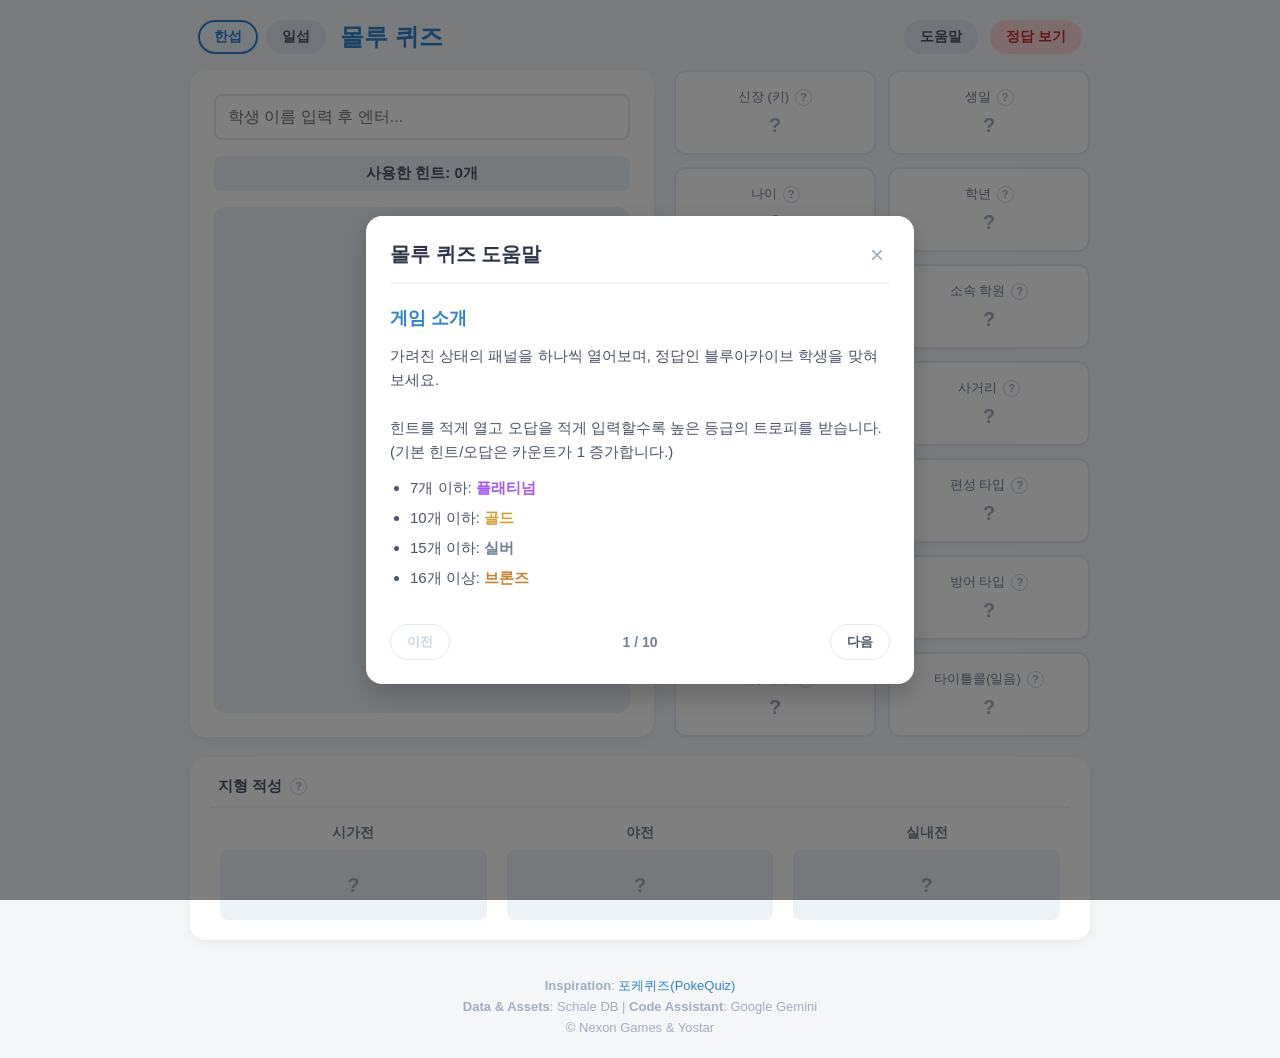
==== commit ad5d4612: "신규학생추가, 한일섭분리" ====
--- a/index.html
+++ b/index.html
@@ -11,7 +11,13 @@
 <div class="main-wrapper">
   <!-- 상단 헤더 -->
   <div class="header">
-    <div class="header-title">몰루 퀴즈</div>
+    <div class="header-left">
+      <div class="server-toggle" role="group" aria-label="서버 선택">
+        <button type="button" class="server-btn active" id="btn-server-KR" onclick="setServer('KR')">한섭</button>
+        <button type="button" class="server-btn" id="btn-server-JP" onclick="setServer('JP')">일섭</button>
+      </div>
+      <div class="header-title">몰루 퀴즈</div>
+    </div>
     <div class="header-buttons">
       <button onclick="openHelpPage(1)">도움말</button>
       <button class="btn-giveup" onclick="showAnswer()">정답 보기</button>
--- a/style.css
+++ b/style.css
@@ -102,4 +102,27 @@
 .page-btn { padding: 8px 16px; border: 1px solid #e2e8f0; border-radius: 20px; background: #fff; cursor: pointer; font-weight: bold; color: #4a5568; transition: 0.2s; }
 .page-btn:hover:not(:disabled) { background: #edf2f7; }
 .page-btn:disabled { color: #cbd5e0; cursor: not-allowed; }
-.page-indicator { font-size: 14px; font-weight: bold; color: #718096; }+.page-indicator { font-size: 14px; font-weight: bold; color: #718096; }
+
+/* =========================================
+   6. 한섭 / 일섭 서버 선택 토글
+========================================= */
+.header-left { display: flex; align-items: center; gap: 14px; }
+.server-toggle { display: flex; align-items: center; gap: 8px; }
+.server-btn {
+  padding: 6px 14px;
+  font-size: 14px;
+  font-weight: bold;
+  border: 2px solid transparent;
+  border-radius: 20px;
+  cursor: pointer;
+  background-color: #e2e8f0;
+  color: #4a5568;
+  transition: 0.2s;
+}
+.server-btn:hover:not(.active) { background-color: #cbd5e0; }
+.server-btn.active {
+  background-color: #ebf8ff;
+  color: #3182ce;
+  border-color: #3182ce;
+}
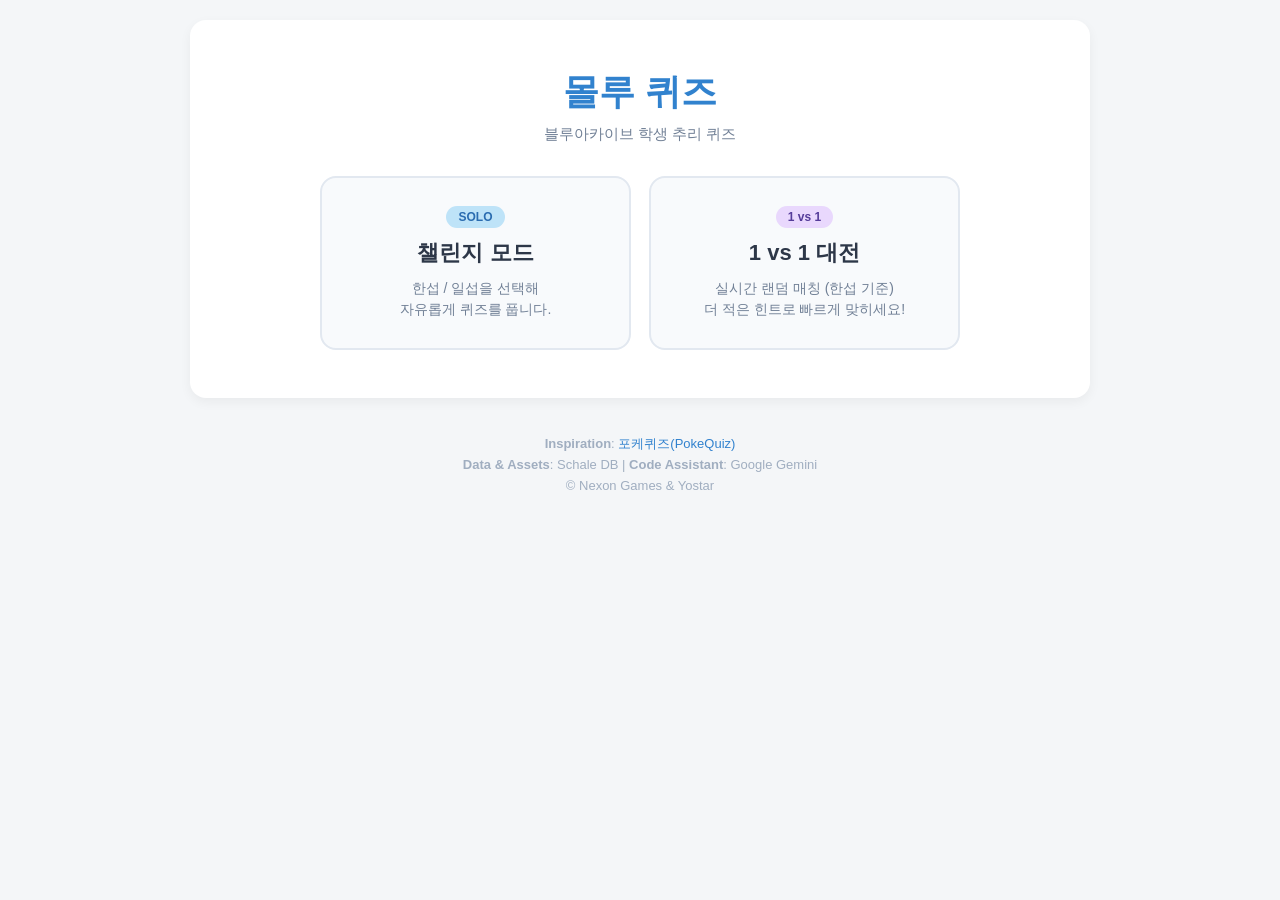
==== commit f0837e7a: "멀티플레이 업데이트" ====
--- a/index.html
+++ b/index.html
@@ -9,86 +9,220 @@
 <body>
 
 <div class="main-wrapper">
-  <!-- 상단 헤더 -->
-  <div class="header">
-    <div class="header-left">
-      <div class="server-toggle" role="group" aria-label="서버 선택">
-        <button type="button" class="server-btn active" id="btn-server-KR" onclick="setServer('KR')">한섭</button>
-        <button type="button" class="server-btn" id="btn-server-JP" onclick="setServer('JP')">일섭</button>
-      </div>
-      <div class="header-title">몰루 퀴즈</div>
-    </div>
-    <div class="header-buttons">
-      <button onclick="openHelpPage(1)">도움말</button>
-      <button class="btn-giveup" onclick="showAnswer()">정답 보기</button>
-    </div>
-  </div>
-
-  <div class="quiz-container">
-    
-    <!-- 왼쪽 패널 -->
-    <div class="left-panel">
-      <input type="text" id="searchInput" class="search-input" placeholder="학생 이름 입력 후 엔터..." autocomplete="off">
-      <div id="suggestionBox" class="autocomplete-list"></div>
-      
-      <div class="hint-counter" id="hintCountDisplay">사용한 힌트: 0개</div>
-      <div class="wrong-answer-wrapper" id="wrongAnswerWrapper">
-        <span class="wrong-label">오답목록:</span>
-        <div class="wrong-answer-list" id="wrongAnswerList"></div>
-      </div>
-      
-      <div class="image-box" id="studentImageContainer">
-        <span id="questionMarkLg" style="font-size: 150px;">?</span>
-      </div>
-
-      <div id="resultMessage" class="result-message"></div>
-      <button id="nextQuestionBtn" class="next-btn" onclick="startNewGame()">다음 문제 ▶</button>
-    </div>
-
-    <!-- 오른쪽 패널 -->
-    <div class="right-panel">
-      <div class="hint-tile" onclick="revealHint(this, 1)"><div class="hint-label">신장 (키) <span class="help-icon" onclick="openHelpPage(2, event)">?</span></div><div class="hint-value"><span class="question-mark">?</span><span class="hidden-text" id="hint-height"></span></div></div>
-      <div class="hint-tile" onclick="revealHint(this, 1)"><div class="hint-label">생일 <span class="help-icon" onclick="openHelpPage(2, event)">?</span></div><div class="hint-value"><span class="question-mark">?</span><span class="hidden-text" id="hint-birthMonth"></span></div></div>
-      <div class="hint-tile" onclick="revealHint(this, 1)"><div class="hint-label">나이 <span class="help-icon" onclick="openHelpPage(2, event)">?</span></div><div class="hint-value"><span class="question-mark">?</span><span class="hidden-text" id="hint-age"></span></div></div>
-      <div class="hint-tile" onclick="revealHint(this, 1)"><div class="hint-label">학년 <span class="help-icon" onclick="openHelpPage(2, event)">?</span></div><div class="hint-value"><span class="question-mark">?</span><span class="hidden-text" id="hint-grade"></span></div></div>
-      <div class="hint-tile" onclick="revealHint(this, 1)"><div class="hint-label">머리색 <span class="help-icon" onclick="openHelpPage(3, event)">?</span></div><div class="hint-value"><span class="question-mark">?</span><span class="hidden-text" id="hint-hairColor"></span></div></div>
-      <div class="hint-tile" onclick="revealHint(this, 3)"><div class="hint-label">소속 학원 <span class="help-icon" onclick="openHelpPage(4, event)">?</span></div><div class="hint-value"><span class="question-mark">?</span><span class="hidden-text" id="hint-school" style="font-size: 16px;"></span></div></div>
-      <div class="hint-tile" onclick="revealHint(this, 1)"><div class="hint-label">무기 종류 <span class="help-icon" onclick="openHelpPage(5, event)">?</span></div><div class="hint-value"><span class="question-mark">?</span><span class="hidden-text" id="hint-weapon"></span></div></div>
-      <div class="hint-tile" onclick="revealHint(this, 1)"><div class="hint-label">사거리 <span class="help-icon" onclick="openHelpPage(6, event)">?</span></div><div class="hint-value"><span class="question-mark">?</span><span class="hidden-text" id="hint-range"></span></div></div>
-      <div class="hint-tile" onclick="revealHint(this, 1)"><div class="hint-label">역할군 <span class="help-icon" onclick="openHelpPage(6, event)">?</span></div><div class="hint-value"><span class="question-mark">?</span><span class="hidden-text" id="hint-role"></span></div></div>
-      <div class="hint-tile" onclick="revealHint(this, 1)"><div class="hint-label">편성 타입 <span class="help-icon" onclick="openHelpPage(6, event)">?</span></div><div class="hint-value"><span class="question-mark">?</span><span class="hidden-text" id="hint-squadType"></span></div></div>
-      <div class="hint-tile" onclick="revealHint(this, 1)"><div class="hint-label">공격 타입 <span class="help-icon" onclick="openHelpPage(6, event)">?</span></div><div class="hint-value"><span class="question-mark">?</span><span class="hidden-text" id="hint-attackType"></span></div></div>
-      <div class="hint-tile" onclick="revealHint(this, 1)"><div class="hint-label">방어 타입 <span class="help-icon" onclick="openHelpPage(6, event)">?</span></div><div class="hint-value"><span class="question-mark">?</span><span class="hidden-text" id="hint-defenseType"></span></div></div>
-      <div class="hint-tile" onclick="revealHint(this, 1)"><div class="hint-label">이격 개수 <span class="help-icon" onclick="openHelpPage(7, event)">?</span></div><div class="hint-value"><span class="question-mark">?</span><span class="hidden-text" id="hint-versions"></span></div></div>
-      <div class="hint-tile" onclick="playAudioHint(this, 5)">
-        <div class="hint-label">타이틀콜(일음) <span class="help-icon" onclick="openHelpPage(8, event)">?</span></div>
-        <div class="hint-value">
-          <span class="question-mark">?</span>
-          <span class="hidden-text" style="font-size:16px;">🔊 음성 재생</span>
-          <audio id="audio-player" src=""></audio>
-        </div>
-      </div>
-    </div>
-
-    <!-- 하단 지형 패널 -->
-    <div class="terrain-section">
-      <div class="terrain-header">지형 적성 <span class="help-icon" onclick="openHelpPage(9, event)" style="margin-left: 8px;">?</span></div>
-      <div class="terrain-tiles-container">
-        <div class="terrain-tile" onclick="revealTerrainHints()">
-          <div class="terrain-label">시가전</div><div class="terrain-icon"><span class="question-mark">?</span><span class="hidden-text" id="hint-urban"></span></div>
-        </div>
-        <div class="terrain-tile" onclick="revealTerrainHints()">
-          <div class="terrain-label">야전</div><div class="terrain-icon"><span class="question-mark">?</span><span class="hidden-text" id="hint-outdoor"></span></div>
-        </div>
-        <div class="terrain-tile" onclick="revealTerrainHints()">
-          <div class="terrain-label">실내전</div><div class="terrain-icon"><span class="question-mark">?</span><span class="hidden-text" id="hint-indoor"></span></div>
-        </div>
-      </div>
-    </div>
-
-  </div>
-
-  <!-- 메인 화면 하단 크레딧 -->
+
+  <!-- =========================================
+       화면 1: 메인 로비 (모드 선택)
+  ========================================= -->
+  <div id="mainLobbyScreen" class="screen-section">
+    <div class="lobby-card main-lobby-card">
+      <div class="lobby-main-title">몰루 퀴즈</div>
+      <p class="lobby-subtitle">블루아카이브 학생 추리 퀴즈</p>
+
+      <div class="mode-select-grid">
+        <button type="button" class="mode-card" onclick="enterChallengeMode()">
+          <div class="mode-badge">SOLO</div>
+          <div class="mode-title">챌린지 모드</div>
+          <div class="mode-desc">한섭 / 일섭을 선택해<br>자유롭게 퀴즈를 풉니다.</div>
+        </button>
+
+        <button type="button" class="mode-card mode-card-multi" onclick="enterMultiLobby()">
+          <div class="mode-badge mode-badge-multi">1 vs 1</div>
+          <div class="mode-title">1 vs 1 대전</div>
+          <div class="mode-desc">실시간 랜덤 매칭 (한섭 기준)<br>더 적은 힌트로 빠르게 맞히세요!</div>
+        </button>
+      </div>
+    </div>
+  </div>
+
+  <!-- =========================================
+       화면 2: 1 vs 1 멀티플레이 로비
+  ========================================= -->
+  <div id="multiLobbyScreen" class="screen-section" style="display: none;">
+    <div class="header">
+      <div class="header-left">
+        <button type="button" class="btn-lobby-back" onclick="goToMainLobby()">◀ 로비로</button>
+        <div class="header-title">몰루 퀴즈 <span class="mode-tag">1 vs 1</span></div>
+      </div>
+    </div>
+
+    <div class="lobby-card multi-lobby-card">
+      <div class="profile-box">
+        <div class="profile-row">
+          <label for="multiNicknameInput" class="profile-label">닉네임</label>
+          <div class="nickname-input-group">
+            <input type="text" id="multiNicknameInput" class="nickname-input" maxlength="12" placeholder="닉네임 입력 (최대 12자)">
+            <button type="button" class="btn-save-nick" onclick="saveMultiNickname()">저장</button>
+          </div>
+        </div>
+
+        <div class="rating-display-box">
+          <div class="rating-label">현재 레이팅</div>
+          <div id="myTierBadge" class="tier-badge tier-silver">실버</div>
+          <div class="rating-value"><span id="myRatingDisplay">1000</span> <span class="rating-unit">RP</span></div>
+          <div class="record-subtext" id="myRecordDisplay">0승 0패 0무</div>
+        </div>
+      </div>
+
+      <button type="button" class="btn-start-match" onclick="startRandomMatch()">랜덤 매칭 시작</button>
+      <div class="multi-rule-note">※ 1 vs 1 대전은 <strong>한섭 실장 학생</strong>만 출제되며 제한시간은 <strong>60초</strong>입니다.</div>
+    </div>
+  </div>
+
+  <!-- =========================================
+       화면 3: 1 vs 1 매칭 대기 화면
+  ========================================= -->
+  <div id="matchingScreen" class="screen-section" style="display: none;">
+    <div class="lobby-card matching-card">
+      <div class="spinner"></div>
+      <div class="matching-title">상대 센세를 찾는 중...</div>
+      <div class="matching-sub" id="matchingTimerText">대기 시간: 0초</div>
+      <button type="button" class="btn-cancel-match" onclick="cancelRandomMatch()">매칭 취소</button>
+    </div>
+  </div>
+
+  <!-- =========================================
+       화면 4: 인게임 화면 (챌린지 & 1 vs 1 공용)
+  ========================================= -->
+  <div id="gameScreen" class="screen-section" style="display: none;">
+    <!-- 상단 헤더 -->
+    <div class="header">
+      <div class="header-left">
+        <button type="button" class="btn-lobby-back" onclick="handleBackToLobbyFromGame()">◀ 로비로</button>
+        <div class="header-title">몰루 퀴즈</div>
+        <div class="server-toggle" id="serverToggleGroup" role="group" aria-label="서버 선택">
+          <button type="button" class="server-btn active" id="btn-server-KR" onclick="setServer('KR')">한섭</button>
+          <button type="button" class="server-btn" id="btn-server-JP" onclick="setServer('JP')">일섭</button>
+        </div>
+      </div>
+      <div class="header-buttons">
+        <button onclick="openHelpPage(1)">도움말</button>
+        <button class="btn-giveup" id="giveupBtn" onclick="showAnswer()">정답 보기</button>
+      </div>
+    </div>
+
+    <!-- 1 vs 1 실시간 상태바 (헤더와 게임 패널 사이) -->
+    <div id="multiStatusBar" class="multi-status-bar" style="display: none;">
+      <div class="status-player my-status">
+        <span class="status-badge me">나</span>
+        <span class="status-name" id="statusMyName">나</span>
+        <span class="status-hints" id="statusMyHints">힌트 0개</span>
+      </div>
+
+      <div class="status-timer-box">
+        <div class="timer-label">남은 시간</div>
+        <div class="timer-value" id="multiTimerDisplay">60.0s</div>
+      </div>
+
+      <div class="status-player opp-status">
+        <span class="status-badge opp">상대</span>
+        <span class="status-name" id="statusOppName">상대방</span>
+        <span class="status-hints" id="statusOppHints">힌트 0개</span>
+      </div>
+    </div>
+
+    <div class="quiz-container">
+      <!-- 왼쪽 패널 -->
+      <div class="left-panel">
+        <input type="text" id="searchInput" class="search-input" placeholder="학생 이름 입력 후 엔터..." autocomplete="off">
+        <div id="suggestionBox" class="autocomplete-list"></div>
+        
+        <div class="hint-counter" id="hintCountDisplay">사용한 힌트: 0개</div>
+        <div class="wrong-answer-wrapper" id="wrongAnswerWrapper">
+          <span class="wrong-label">오답목록:</span>
+          <div class="wrong-answer-list" id="wrongAnswerList"></div>
+        </div>
+        
+        <div class="image-box" id="studentImageContainer">
+          <span id="questionMarkLg" style="font-size: 150px;">?</span>
+        </div>
+
+        <div id="resultMessage" class="result-message"></div>
+        <button id="nextQuestionBtn" class="next-btn" onclick="startNewGame()">다음 문제 ▶</button>
+      </div>
+
+      <!-- 오른쪽 패널 -->
+      <div class="right-panel">
+        <div class="hint-tile" onclick="revealHint(this, 1)"><div class="hint-label">신장 (키) <span class="help-icon" onclick="openHelpPage(2, event)">?</span></div><div class="hint-value"><span class="question-mark">?</span><span class="hidden-text" id="hint-height"></span></div></div>
+        <div class="hint-tile" onclick="revealHint(this, 1)"><div class="hint-label">생일 <span class="help-icon" onclick="openHelpPage(2, event)">?</span></div><div class="hint-value"><span class="question-mark">?</span><span class="hidden-text" id="hint-birthMonth"></span></div></div>
+        <div class="hint-tile" onclick="revealHint(this, 1)"><div class="hint-label">나이 <span class="help-icon" onclick="openHelpPage(2, event)">?</span></div><div class="hint-value"><span class="question-mark">?</span><span class="hidden-text" id="hint-age"></span></div></div>
+        <div class="hint-tile" onclick="revealHint(this, 1)"><div class="hint-label">학년 <span class="help-icon" onclick="openHelpPage(2, event)">?</span></div><div class="hint-value"><span class="question-mark">?</span><span class="hidden-text" id="hint-grade"></span></div></div>
+        <div class="hint-tile" onclick="revealHint(this, 1)"><div class="hint-label">머리색 <span class="help-icon" onclick="openHelpPage(3, event)">?</span></div><div class="hint-value"><span class="question-mark">?</span><span class="hidden-text" id="hint-hairColor"></span></div></div>
+        <div class="hint-tile" onclick="revealHint(this, 3)"><div class="hint-label">소속 학원 <span class="help-icon" onclick="openHelpPage(4, event)">?</span></div><div class="hint-value"><span class="question-mark">?</span><span class="hidden-text" id="hint-school" style="font-size: 16px;"></span></div></div>
+        <div class="hint-tile" onclick="revealHint(this, 1)"><div class="hint-label">무기 종류 <span class="help-icon" onclick="openHelpPage(5, event)">?</span></div><div class="hint-value"><span class="question-mark">?</span><span class="hidden-text" id="hint-weapon"></span></div></div>
+        <div class="hint-tile" onclick="revealHint(this, 1)"><div class="hint-label">사거리 <span class="help-icon" onclick="openHelpPage(6, event)">?</span></div><div class="hint-value"><span class="question-mark">?</span><span class="hidden-text" id="hint-range"></span></div></div>
+        <div class="hint-tile" onclick="revealHint(this, 1)"><div class="hint-label">역할군 <span class="help-icon" onclick="openHelpPage(6, event)">?</span></div><div class="hint-value"><span class="question-mark">?</span><span class="hidden-text" id="hint-role"></span></div></div>
+        <div class="hint-tile" onclick="revealHint(this, 1)"><div class="hint-label">편성 타입 <span class="help-icon" onclick="openHelpPage(6, event)">?</span></div><div class="hint-value"><span class="question-mark">?</span><span class="hidden-text" id="hint-squadType"></span></div></div>
+        <div class="hint-tile" onclick="revealHint(this, 1)"><div class="hint-label">공격 타입 <span class="help-icon" onclick="openHelpPage(6, event)">?</span></div><div class="hint-value"><span class="question-mark">?</span><span class="hidden-text" id="hint-attackType"></span></div></div>
+        <div class="hint-tile" onclick="revealHint(this, 1)"><div class="hint-label">방어 타입 <span class="help-icon" onclick="openHelpPage(6, event)">?</span></div><div class="hint-value"><span class="question-mark">?</span><span class="hidden-text" id="hint-defenseType"></span></div></div>
+        <div class="hint-tile" onclick="revealHint(this, 1)"><div class="hint-label">이격 개수 <span class="help-icon" onclick="openHelpPage(7, event)">?</span></div><div class="hint-value"><span class="question-mark">?</span><span class="hidden-text" id="hint-versions"></span></div></div>
+        <div class="hint-tile" onclick="playAudioHint(this, 5)">
+          <div class="hint-label">타이틀콜(일음) <span class="help-icon" onclick="openHelpPage(8, event)">?</span></div>
+          <div class="hint-value">
+            <span class="question-mark">?</span>
+            <span class="hidden-text" style="font-size:16px;">🔊 음성 재생</span>
+            <audio id="audio-player" src=""></audio>
+          </div>
+        </div>
+      </div>
+
+      <!-- 하단 지형 패널 -->
+      <div class="terrain-section">
+        <div class="terrain-header">지형 적성 <span class="help-icon" onclick="openHelpPage(9, event)" style="margin-left: 8px;">?</span></div>
+        <div class="terrain-tiles-container">
+          <div class="terrain-tile" onclick="revealTerrainHints()">
+            <div class="terrain-label">시가전</div><div class="terrain-icon"><span class="question-mark">?</span><span class="hidden-text" id="hint-urban"></span></div>
+          </div>
+          <div class="terrain-tile" onclick="revealTerrainHints()">
+            <div class="terrain-label">야전</div><div class="terrain-icon"><span class="question-mark">?</span><span class="hidden-text" id="hint-outdoor"></span></div>
+          </div>
+          <div class="terrain-tile" onclick="revealTerrainHints()">
+            <div class="terrain-label">실내전</div><div class="terrain-icon"><span class="question-mark">?</span><span class="hidden-text" id="hint-indoor"></span></div>
+          </div>
+        </div>
+      </div>
+    </div>
+  </div>
+
+  <!-- =========================================
+       화면 5: 1 vs 1 대전 결과 화면
+  ========================================= -->
+  <div id="multiResultScreen" class="screen-section" style="display: none;">
+    <div class="lobby-card result-card">
+      <div class="result-answer-banner">
+        <img id="multiResultImg" src="" alt="정답 학생">
+        <div>
+          <div class="result-answer-label">정답 학생</div>
+          <div class="result-answer-name" id="multiResultStudentName">-</div>
+        </div>
+      </div>
+
+      <div class="result-compare-grid">
+        <!-- 왼쪽: 나 -->
+        <div class="player-result-col" id="myResultCol">
+          <div class="outcome-badge" id="myOutcomeBadge">승리</div>
+          <div class="result-player-name" id="myResultName">나</div>
+          <div class="result-rating-change" id="myRatingChange">1000 → 1020 (+20)</div>
+          <div class="result-stats-summary" id="myStatsSummary">힌트 0개 · 0.0초</div>
+          <div class="hint-history-title">열람한 힌트 순서</div>
+          <ol class="hint-history-list" id="myHintHistoryList"></ol>
+        </div>
+
+        <!-- 오른쪽: 상대 -->
+        <div class="player-result-col" id="oppResultCol">
+          <div class="outcome-badge" id="oppOutcomeBadge">패배</div>
+          <div class="result-player-name" id="oppResultName">상대</div>
+          <div class="result-rating-change" id="oppRatingChange">1000 → 980 (-20)</div>
+          <div class="result-stats-summary" id="oppStatsSummary">힌트 0개 · 0.0초</div>
+          <div class="hint-history-title">열람한 힌트 순서</div>
+          <ol class="hint-history-list" id="oppHintHistoryList"></ol>
+        </div>
+      </div>
+
+      <button type="button" class="btn-confirm-result" onclick="confirmMultiResult()">확인</button>
+    </div>
+  </div>
+
+  <!-- 하단 크레딧 -->
   <div style="text-align: center; margin-top: 20px; font-size: 13px; color: #a0aec0; line-height: 1.6;">
     <strong>Inspiration</strong>: <a href="https://pokequiz.kr/" target="_blank" style="color: #3182ce; text-decoration: none;">포케퀴즈(PokeQuiz)</a><br>
     <strong>Data & Assets</strong>: <a href="https://schaledb.com/" target="_blank" style="color: #a0aec0; text-decoration: none;">Schale DB</a> | <strong>Code Assistant</strong>: Google Gemini<br>
@@ -131,7 +265,6 @@
         <h3>머리색</h3>
         학생의 머리색은 아래와 같이 직관적인 색상으로 분류됩니다.<br>
         
-        <!-- 컬러 팔레트 영역 -->
         <div class="color-palette">
           <div class="color-item"><div class="color-box" style="background: #e53e3e;"></div>빨간색</div>
           <div class="color-item"><div class="color-box" style="background: #f687b3;"></div>분홍색</div>
@@ -218,7 +351,13 @@
   </div>
 </div>
 
+<!-- Firebase Compat SDK -->
+<script src="https://www.gstatic.com/firebasejs/10.12.2/firebase-app-compat.js"></script>
+<script src="https://www.gstatic.com/firebasejs/10.12.2/firebase-auth-compat.js"></script>
+<script src="https://www.gstatic.com/firebasejs/10.12.2/firebase-database-compat.js"></script>
+
 <script src="data.js"></script>
 <script src="script.js"></script>
+<script src="multiplayer.js"></script>
 </body>
 </html>
--- a/style.css
+++ b/style.css
@@ -3,112 +3,23 @@
 ========================================= */
 body { font-family: 'Pretendard', -apple-system, sans-serif; background-color: #f4f6f8; color: #333; display: flex; justify-content: center; padding: 20px; margin: 0; }
 .main-wrapper { max-width: 900px; width: 100%; display: flex; flex-direction: column; gap: 16px; position: relative; }
-
-.header { display: flex; justify-content: space-between; align-items: center; padding: 0 8px; }
-.header-title { font-size: 24px; font-weight: bold; color: #3182ce; }
+.screen-section { display: flex; flex-direction: column; gap: 16px; width: 100%; }
+
+.header { display: flex; justify-content: space-between; align-items: center; padding: 0 4px; flex-wrap: wrap; gap: 10px; }
+.header-left { display: flex; align-items: center; gap: 12px; flex-wrap: wrap; }
+.header-title { font-size: 24px; font-weight: bold; color: #3182ce; display: flex; align-items: center; gap: 8px; }
+.mode-tag { font-size: 13px; background: #ebf8ff; color: #3182ce; border: 1.5px solid #3182ce; padding: 2px 10px; border-radius: 12px; }
+
+.btn-lobby-back { padding: 7px 14px; font-size: 13px; font-weight: bold; border: 1.5px solid #cbd5e0; border-radius: 20px; cursor: pointer; background-color: #fff; color: #4a5568; transition: 0.2s; }
+.btn-lobby-back:hover { background-color: #edf2f7; color: #2d3748; }
+
 .header-buttons button { padding: 8px 16px; margin-left: 8px; font-size: 14px; font-weight: bold; border: none; border-radius: 20px; cursor: pointer; background-color: #e2e8f0; color: #4a5568; transition: 0.2s; }
 .header-buttons button:hover { background-color: #cbd5e0; }
 .btn-giveup { background-color: #fed7d7 !important; color: #c53030 !important; }
 .btn-giveup:hover { background-color: #feb2b2 !important; }
 
-/* =========================================
-   2. 왼쪽 패널 (이미지 및 입력창)
-========================================= */
-.quiz-container { display: flex; flex-wrap: wrap; gap: 20px; }
-.left-panel { flex: 1; min-width: 350px; background: #fff; padding: 24px; border-radius: 16px; box-shadow: 0 4px 12px rgba(0,0,0,0.05); display: flex; flex-direction: column; gap: 16px; position: relative; }
-.search-input { width: 100%; padding: 12px; font-size: 16px; border: 2px solid #e2e8f0; border-radius: 8px; box-sizing: border-box; outline: none; }
-.search-input:focus { border-color: #3182ce; }
-.search-input:disabled { background-color: #edf2f7; color: #718096; cursor: not-allowed; }
-
-.autocomplete-list { position: absolute; top: 70px; left: 24px; right: 24px; background: #fff; border: 1px solid #e2e8f0; border-radius: 8px; box-shadow: 0 4px 12px rgba(0,0,0,0.1); max-height: 200px; overflow-y: auto; z-index: 10; display: none; }
-.autocomplete-item { padding: 10px 12px; cursor: pointer; font-size: 15px; border-bottom: 1px solid #edf2f7; }
-.autocomplete-item:hover { background-color: #ebf8ff; color: #3182ce; font-weight: bold; }
-
-.hint-counter { font-size: 15px; font-weight: bold; color: #4a5568; text-align: center; background: #edf2f7; padding: 8px; border-radius: 8px; }
-.wrong-answer-wrapper { display: none; align-items: center; justify-content: center; gap: 8px; flex-wrap: wrap; margin-top: -8px; min-height: 24px; }
-.wrong-label { font-size: 14px; font-weight: bold; color: #718096; }
-.wrong-answer-list { display: flex; flex-wrap: wrap; gap: 6px; justify-content: center; }
-.wrong-badge { background: #fed7d7; color: #c53030; padding: 4px 8px; border-radius: 4px; font-size: 13px; font-weight: bold; }
-
-.image-box { flex: 1; background: #edf2f7; border-radius: 12px; display: flex; align-items: center; justify-content: center; min-height: 450px; font-size: 64px; color: #a0aec0; overflow: hidden; padding: 10px; }
-.image-box img { max-width: 100%; max-height: 430px; object-fit: contain; }
-
-.result-message { text-align: center; font-size: 16px; font-weight: bold; padding: 16px; margin-top: 4px; display: none; border-radius: 8px; background: #f7fafc; border: 2px solid #e2e8f0; line-height: 1.6; }
-.rank-plat { color: #a855f7; font-size: 22px; font-weight: 900; text-shadow: 0 0 5px rgba(168, 85, 247, 0.4); }
-.rank-gold { color: #d69e2e; font-size: 22px; font-weight: 900; }
-.rank-silver { color: #718096; font-size: 22px; font-weight: 900; }
-.rank-bronze { color: #cd7f32; font-size: 22px; font-weight: 900; }
-
-.next-btn { width: 100%; padding: 14px; font-size: 16px; font-weight: bold; background-color: #3182ce; color: white; border: none; border-radius: 8px; cursor: pointer; transition: 0.2s; display: none; }
-.next-btn:hover { background-color: #2b6cb0; }
-
-/* =========================================
-   3. 오른쪽 패널 (14종 힌트 타일)
-========================================= */
-.right-panel { flex: 1; min-width: 300px; display: grid; grid-template-columns: repeat(2, 1fr); gap: 12px; align-content: start; }
-.hint-tile { background: #fff; border: 2px solid #e2e8f0; border-radius: 12px; padding: 16px; text-align: center; cursor: pointer; box-shadow: 0 2px 4px rgba(0,0,0,0.02); user-select: none; transition: 0.1s; display: flex; flex-direction: column; justify-content: center;}
-.hint-tile:hover { background: #f7fafc; border-color: #cbd5e0; transform: translateY(-2px); }
-
-.hint-label { font-size: 13px; color: #718096; margin-bottom: 8px; display: flex; justify-content: center; align-items: center; }
-.hint-value { font-size: 18px; font-weight: bold; color: #2d3748; }
-.hidden-text { display: none; }
-.question-mark { color: #a0aec0; font-size: 20px; font-weight: bold; }
-
-.help-icon { display: inline-block; cursor: pointer; color: #a0aec0; margin-left: 6px; font-size: 11px; font-weight: bold; border: 1.5px solid #cbd5e0; border-radius: 50%; width: 15px; height: 15px; line-height: 14px; text-align: center; transition: 0.2s; }
-.help-icon:hover { background-color: #e2e8f0; color: #4a5568; border-color: #a0aec0; }
-
-.type-red { color: #e53e3e !important; }
-.type-yellow { color: #d69e2e !important; }
-.type-blue { color: #3182ce !important; }
-.type-purple { color: #805ad5 !important; }
-.type-green { color: #38a169 !important; }
-
-/* =========================================
-   4. 하단 지형 적성 패널
-========================================= */
-.terrain-section { width: 100%; background: #fff; padding: 20px; border-radius: 16px; box-shadow: 0 4px 12px rgba(0,0,0,0.05); display: flex; flex-direction: column; gap: 16px; }
-.terrain-header { font-size: 15px; font-weight: bold; color: #4a5568; border-bottom: 2px solid #edf2f7; padding-bottom: 10px; text-align: left; padding-left: 8px; display: flex; align-items: center;}
-.terrain-tiles-container { display: flex; justify-content: space-around; align-items: center; width: 100%; }
-.terrain-tile { text-align: center; cursor: pointer; user-select: none; flex: 1; }
-.terrain-label { font-size: 14px; color: #718096; margin-bottom: 8px; font-weight: bold; }
-.terrain-icon { font-size: 32px; background: #edf2f7; padding: 10px; border-radius: 8px; min-width: 60px; height: 50px; display: flex; align-items: center; justify-content: center; transition: 0.1s; margin: 0 10px; font-weight: bold; color: #4a5568;}
-.terrain-tile:hover .terrain-icon { background: #e2e8f0; transform: translateY(-2px); }
-
-/* =========================================
-   5. 도움말 팝업(모달) UI 및 색상 팔레트
-========================================= */
-.modal-overlay { position: fixed; top: 0; left: 0; width: 100%; height: 100%; background: rgba(0, 0, 0, 0.5); display: none; align-items: center; justify-content: center; z-index: 100; }
-.modal-content { background: #fff; border-radius: 16px; width: 90%; max-width: 500px; padding: 24px; box-shadow: 0 10px 25px rgba(0,0,0,0.2); position: relative; display: flex; flex-direction: column; }
-
-.modal-header { display: flex; justify-content: space-between; align-items: center; margin-bottom: 20px; border-bottom: 2px solid #edf2f7; padding-bottom: 12px; }
-.modal-title { font-size: 20px; font-weight: bold; color: #2d3748; }
-.modal-close { background: none; border: none; font-size: 24px; cursor: pointer; color: #a0aec0; transition: 0.2s; }
-.modal-close:hover { color: #4a5568; }
-
-.modal-body { min-height: 200px; color: #4a5568; font-size: 15px; line-height: 1.6; }
-.help-page { display: none; }
-.help-page.active { display: block; animation: fadeIn 0.3s ease-in-out; }
-@keyframes fadeIn { from { opacity: 0; transform: translateY(5px); } to { opacity: 1; transform: translateY(0); } }
-
-.help-page h3 { font-size: 18px; color: #3182ce; margin-top: 0; margin-bottom: 12px; }
-.help-page ul { padding-left: 20px; margin: 10px 0; }
-.help-page li { margin-bottom: 6px; }
-
-.color-palette { display: flex; flex-wrap: wrap; gap: 10px 14px; margin: 16px 0; padding: 16px; background: #f7fafc; border-radius: 8px; border: 1px solid #e2e8f0; }
-.color-item { display: flex; align-items: center; gap: 6px; font-size: 14px; font-weight: bold; color: #4a5568; }
-.color-box { width: 16px; height: 16px; border-radius: 4px; border: 1px solid #cbd5e0; box-shadow: inset 0 1px 2px rgba(0,0,0,0.1); }
-
-.modal-footer { display: flex; justify-content: space-between; align-items: center; margin-top: 24px; }
-.page-btn { padding: 8px 16px; border: 1px solid #e2e8f0; border-radius: 20px; background: #fff; cursor: pointer; font-weight: bold; color: #4a5568; transition: 0.2s; }
-.page-btn:hover:not(:disabled) { background: #edf2f7; }
-.page-btn:disabled { color: #cbd5e0; cursor: not-allowed; }
-.page-indicator { font-size: 14px; font-weight: bold; color: #718096; }
-
-/* =========================================
-   6. 한섭 / 일섭 서버 선택 토글
-========================================= */
-.header-left { display: flex; align-items: center; gap: 14px; }
-.server-toggle { display: flex; align-items: center; gap: 8px; }
+/* 한섭 / 일섭 버튼 */
+.server-toggle { display: flex; align-items: center; gap: 6px; }
 .server-btn {
   padding: 6px 14px;
   font-size: 14px;
@@ -125,4 +36,221 @@
   background-color: #ebf8ff;
   color: #3182ce;
   border-color: #3182ce;
-}+}
+
+/* =========================================
+   2. 메인 로비 / 멀티 로비 / 매칭 / 결과 화면
+========================================= */
+.lobby-card { background: #fff; border-radius: 16px; padding: 36px 28px; box-shadow: 0 4px 12px rgba(0,0,0,0.05); text-align: center; }
+.main-lobby-card { padding: 48px 28px; }
+.lobby-main-title { font-size: 36px; font-weight: 900; color: #3182ce; margin-bottom: 8px; }
+.lobby-subtitle { font-size: 15px; color: #718096; margin: 0 0 32px 0; }
+
+.mode-select-grid { display: grid; grid-template-columns: repeat(auto-fit, minmax(260px, 1fr)); gap: 18px; max-width: 640px; margin: 0 auto; }
+.mode-card { background: #f8fafc; border: 2px solid #e2e8f0; border-radius: 16px; padding: 28px 20px; cursor: pointer; text-align: center; transition: 0.2s; display: flex; flex-direction: column; align-items: center; gap: 10px; }
+.mode-card:hover { border-color: #3182ce; background: #ebf8ff; transform: translateY(-3px); box-shadow: 0 8px 18px rgba(49,130,206,0.12); }
+.mode-card-multi:hover { border-color: #805ad5; background: #faf5ff; box-shadow: 0 8px 18px rgba(128,90,213,0.12); }
+
+.mode-badge { font-size: 12px; font-weight: 900; padding: 4px 12px; border-radius: 20px; background: #bee3f8; color: #2b6cb0; }
+.mode-badge-multi { background: #e9d8fd; color: #553c9a; }
+.mode-title { font-size: 22px; font-weight: bold; color: #2d3748; }
+.mode-desc { font-size: 14px; color: #718096; line-height: 1.5; }
+
+/* 멀티 로비 */
+.multi-lobby-card { max-width: 480px; margin: 12px auto; width: 100%; box-sizing: border-box; display: flex; flex-direction: column; gap: 20px; }
+.profile-box { background: #f7fafc; border: 1.5px solid #e2e8f0; border-radius: 12px; padding: 20px; display: flex; flex-direction: column; gap: 16px; }
+.profile-row { display: flex; flex-direction: column; align-items: flex-start; gap: 8px; }
+.profile-label { font-size: 13px; font-weight: bold; color: #4a5568; }
+.nickname-input-group { display: flex; width: 100%; gap: 8px; }
+.nickname-input { flex: 1; padding: 10px 12px; font-size: 15px; border: 2px solid #cbd5e0; border-radius: 8px; outline: none; }
+.nickname-input:focus { border-color: #3182ce; }
+.btn-save-nick { padding: 10px 16px; font-size: 14px; font-weight: bold; border: none; border-radius: 8px; background: #4a5568; color: #fff; cursor: pointer; transition: 0.2s; }
+.btn-save-nick:hover { background: #2d3748; }
+
+.rating-display-box { background: #fff; border: 1.5px solid #e2e8f0; border-radius: 10px; padding: 14px; text-align: center; }
+.rating-label { font-size: 13px; color: #718096; font-weight: bold; margin-bottom: 4px; }
+.rating-value { font-size: 28px; font-weight: 900; color: #3182ce; }
+.rating-unit { font-size: 15px; font-weight: bold; color: #718096; }
+.record-subtext { font-size: 13px; color: #718096; margin-top: 4px; }
+
+.btn-start-match { width: 100%; padding: 16px; font-size: 18px; font-weight: bold; border: none; border-radius: 12px; background: #3182ce; color: #fff; cursor: pointer; transition: 0.2s; box-shadow: 0 4px 10px rgba(49,130,206,0.25); }
+.btn-start-match:hover { background: #2b6cb0; transform: translateY(-1px); }
+.multi-rule-note { font-size: 13px; color: #718096; }
+
+/* 매칭 대기 */
+.matching-card { max-width: 440px; margin: 24px auto; width: 100%; box-sizing: border-box; display: flex; flex-direction: column; align-items: center; gap: 16px; padding: 48px 24px; }
+.spinner { width: 44px; height: 44px; border: 4px solid #e2e8f0; border-top-color: #3182ce; border-radius: 50%; animation: spin 0.9s linear infinite; }
+@keyframes spin { to { transform: rotate(360deg); } }
+.matching-title { font-size: 20px; font-weight: bold; color: #2d3748; }
+.matching-sub { font-size: 14px; color: #718096; }
+.btn-cancel-match { margin-top: 8px; padding: 10px 24px; font-size: 14px; font-weight: bold; border: none; border-radius: 20px; background: #fed7d7; color: #c53030; cursor: pointer; }
+.btn-cancel-match:hover { background: #feb2b2; }
+
+/* 인게임 실시간 상태바 */
+.multi-status-bar { background: #fff; border: 2px solid #cbd5e0; border-radius: 12px; padding: 12px 20px; display: flex; justify-content: space-between; align-items: center; gap: 12px; box-shadow: 0 2px 8px rgba(0,0,0,0.04); }
+.status-player { display: flex; align-items: center; gap: 8px; flex: 1; font-size: 14px; }
+.opp-status { justify-content: flex-end; text-align: right; }
+.status-badge { font-size: 11px; font-weight: 900; padding: 3px 8px; border-radius: 10px; }
+.status-badge.me { background: #ebf8ff; color: #3182ce; }
+.status-badge.opp { background: #fed7d7; color: #c53030; }
+.status-name { font-weight: bold; color: #2d3748; max-width: 110px; overflow: hidden; text-overflow: ellipsis; white-space: nowrap; }
+.status-hints { font-weight: bold; color: #4a5568; background: #edf2f7; padding: 4px 10px; border-radius: 8px; font-size: 13px; }
+
+.status-timer-box { text-align: center; padding: 0 12px; border-left: 1.5px solid #edf2f7; border-right: 1.5px solid #edf2f7; }
+.timer-label { font-size: 11px; font-weight: bold; color: #718096; }
+.timer-value { font-size: 20px; font-weight: 900; color: #2d3748; font-variant-numeric: tabular-nums; }
+.timer-value.timer-urgent { color: #e53e3e; }
+
+/* 멀티 결과 화면 */
+.result-card { display: flex; flex-direction: column; gap: 20px; padding: 28px; }
+.result-answer-banner { display: flex; align-items: center; justify-content: center; gap: 16px; background: #f7fafc; border: 1.5px solid #e2e8f0; border-radius: 12px; padding: 14px 20px; }
+.result-answer-banner img { width: 72px; height: 72px; object-fit: contain; background: #fff; border-radius: 10px; border: 1px solid #e2e8f0; }
+.result-answer-label { font-size: 13px; color: #718096; font-weight: bold; text-align: left; }
+.result-answer-name { font-size: 22px; font-weight: 900; color: #2d3748; text-align: left; }
+
+.result-compare-grid { display: grid; grid-template-columns: repeat(auto-fit, minmax(280px, 1fr)); gap: 16px; }
+.player-result-col { background: #f8fafc; border: 2px solid #e2e8f0; border-radius: 14px; padding: 20px; display: flex; flex-direction: column; align-items: center; gap: 8px; }
+.player-result-col.col-win { border-color: #3182ce; background: #ebf8ff; }
+.player-result-col.col-lose { border-color: #feb2b2; background: #fff5f5; }
+
+.outcome-badge { font-size: 15px; font-weight: 900; padding: 4px 16px; border-radius: 20px; background: #cbd5e0; color: #2d3748; }
+.col-win .outcome-badge { background: #3182ce; color: #fff; }
+.col-lose .outcome-badge { background: #e53e3e; color: #fff; }
+
+.result-player-name { font-size: 18px; font-weight: bold; color: #2d3748; }
+.result-rating-change { font-size: 15px; font-weight: bold; color: #4a5568; }
+.rating-up { color: #2b6cb0; }
+.rating-down { color: #c53030; }
+.result-stats-summary { font-size: 13px; color: #718096; background: #fff; padding: 6px 12px; border-radius: 8px; border: 1px solid #e2e8f0; }
+
+.hint-history-title { font-size: 13px; font-weight: bold; color: #4a5568; margin-top: 8px; width: 100%; text-align: left; border-top: 1px solid #cbd5e0; padding-top: 10px; }
+.hint-history-list { width: 100%; margin: 0; padding-left: 20px; text-align: left; font-size: 13px; color: #2d3748; display: flex; flex-direction: column; gap: 4px; max-height: 220px; overflow-y: auto; }
+.hint-history-empty { list-style: none; margin-left: -20px; color: #718096; font-style: italic; }
+
+.btn-confirm-result { width: 100%; max-width: 280px; margin: 4px auto 0; padding: 14px; font-size: 16px; font-weight: bold; border: none; border-radius: 10px; background: #3182ce; color: #fff; cursor: pointer; transition: 0.2s; }
+.btn-confirm-result:hover { background: #2b6cb0; }
+
+/* =========================================
+   3. 왼쪽 패널 (이미지 및 입력창)
+========================================= */
+.quiz-container { display: flex; flex-wrap: wrap; gap: 20px; }
+.left-panel { flex: 1; min-width: 350px; background: #fff; padding: 24px; border-radius: 16px; box-shadow: 0 4px 12px rgba(0,0,0,0.05); display: flex; flex-direction: column; gap: 16px; position: relative; }
+.search-input { width: 100%; padding: 12px; font-size: 16px; border: 2px solid #e2e8f0; border-radius: 8px; box-sizing: border-box; outline: none; }
+.search-input:focus { border-color: #3182ce; }
+.search-input:disabled { background-color: #edf2f7; color: #718096; cursor: not-allowed; }
+
+.autocomplete-list { position: absolute; top: 70px; left: 24px; right: 24px; background: #fff; border: 1px solid #e2e8f0; border-radius: 8px; box-shadow: 0 4px 12px rgba(0,0,0,0.1); max-height: 200px; overflow-y: auto; z-index: 10; display: none; }
+.autocomplete-item { padding: 10px 12px; cursor: pointer; font-size: 15px; border-bottom: 1px solid #edf2f7; }
+.autocomplete-item:hover { background-color: #ebf8ff; color: #3182ce; font-weight: bold; }
+
+.hint-counter { font-size: 15px; font-weight: bold; color: #4a5568; text-align: center; background: #edf2f7; padding: 8px; border-radius: 8px; }
+.wrong-answer-wrapper { display: none; align-items: center; justify-content: center; gap: 8px; flex-wrap: wrap; margin-top: -8px; min-height: 24px; }
+.wrong-label { font-size: 14px; font-weight: bold; color: #718096; }
+.wrong-answer-list { display: flex; flex-wrap: wrap; gap: 6px; justify-content: center; }
+.wrong-badge { background: #fed7d7; color: #c53030; padding: 4px 8px; border-radius: 4px; font-size: 13px; font-weight: bold; }
+
+.image-box { flex: 1; background: #edf2f7; border-radius: 12px; display: flex; align-items: center; justify-content: center; min-height: 450px; font-size: 64px; color: #a0aec0; overflow: hidden; padding: 10px; }
+.image-box img { max-width: 100%; max-height: 430px; object-fit: contain; }
+
+.result-message { text-align: center; font-size: 16px; font-weight: bold; padding: 16px; margin-top: 4px; display: none; border-radius: 8px; background: #f7fafc; border: 2px solid #e2e8f0; line-height: 1.6; }
+.rank-plat { color: #a855f7; font-size: 22px; font-weight: 900; text-shadow: 0 0 5px rgba(168, 85, 247, 0.4); }
+.rank-gold { color: #d69e2e; font-size: 22px; font-weight: 900; }
+.rank-silver { color: #718096; font-size: 22px; font-weight: 900; }
+.rank-bronze { color: #cd7f32; font-size: 22px; font-weight: 900; }
+
+.next-btn { width: 100%; padding: 14px; font-size: 16px; font-weight: bold; background-color: #3182ce; color: white; border: none; border-radius: 8px; cursor: pointer; transition: 0.2s; display: none; }
+.next-btn:hover { background-color: #2b6cb0; }
+
+/* =========================================
+   4. 오른쪽 패널 (14종 힌트 타일)
+========================================= */
+.right-panel { flex: 1; min-width: 300px; display: grid; grid-template-columns: repeat(2, 1fr); gap: 12px; align-content: start; }
+.hint-tile { background: #fff; border: 2px solid #e2e8f0; border-radius: 12px; padding: 16px; text-align: center; cursor: pointer; box-shadow: 0 2px 4px rgba(0,0,0,0.02); user-select: none; transition: 0.1s; display: flex; flex-direction: column; justify-content: center; }
+.hint-tile:hover { background: #f7fafc; border-color: #cbd5e0; transform: translateY(-2px); }
+
+.hint-label { font-size: 13px; color: #718096; margin-bottom: 8px; display: flex; justify-content: center; align-items: center; }
+.hint-value { font-size: 18px; font-weight: bold; color: #2d3748; }
+.hidden-text { display: none; }
+.question-mark { color: #a0aec0; font-size: 20px; font-weight: bold; }
+
+.help-icon { display: inline-block; cursor: pointer; color: #a0aec0; margin-left: 6px; font-size: 11px; font-weight: bold; border: 1.5px solid #cbd5e0; border-radius: 50%; width: 15px; height: 15px; line-height: 14px; text-align: center; transition: 0.2s; }
+.help-icon:hover { background-color: #e2e8f0; color: #4a5568; border-color: #a0aec0; }
+
+.type-red { color: #e53e3e !important; }
+.type-yellow { color: #d69e2e !important; }
+.type-blue { color: #3182ce !important; }
+.type-purple { color: #805ad5 !important; }
+.type-green { color: #38a169 !important; }
+
+/* =========================================
+   5. 하단 지형 적성 패널
+========================================= */
+.terrain-section { width: 100%; background: #fff; padding: 20px; border-radius: 16px; box-shadow: 0 4px 12px rgba(0,0,0,0.05); display: flex; flex-direction: column; gap: 16px; }
+.terrain-header { font-size: 15px; font-weight: bold; color: #4a5568; border-bottom: 2px solid #edf2f7; padding-bottom: 10px; text-align: left; padding-left: 8px; display: flex; align-items: center; }
+.terrain-tiles-container { display: flex; justify-content: space-around; align-items: center; width: 100%; }
+.terrain-tile { text-align: center; cursor: pointer; user-select: none; flex: 1; }
+.terrain-label { font-size: 14px; color: #718096; margin-bottom: 8px; font-weight: bold; }
+.terrain-icon { font-size: 32px; background: #edf2f7; padding: 10px; border-radius: 8px; min-width: 60px; height: 50px; display: flex; align-items: center; justify-content: center; transition: 0.1s; margin: 0 10px; font-weight: bold; color: #4a5568; }
+.terrain-tile:hover .terrain-icon { background: #e2e8f0; transform: translateY(-2px); }
+
+/* =========================================
+   6. 도움말 팝업(모달) UI 및 색상 팔레트
+========================================= */
+.modal-overlay { position: fixed; top: 0; left: 0; width: 100%; height: 100%; background: rgba(0, 0, 0, 0.5); display: none; align-items: center; justify-content: center; z-index: 100; }
+.modal-content { background: #fff; border-radius: 16px; width: 90%; max-width: 500px; padding: 24px; box-shadow: 0 10px 25px rgba(0,0,0,0.2); position: relative; display: flex; flex-direction: column; }
+
+.modal-header { display: flex; justify-content: space-between; align-items: center; margin-bottom: 20px; border-bottom: 2px solid #edf2f7; padding-bottom: 12px; }
+.modal-title { font-size: 20px; font-weight: bold; color: #2d3748; }
+.modal-close { background: none; border: none; font-size: 24px; cursor: pointer; color: #a0aec0; transition: 0.2s; }
+.modal-close:hover { color: #4a5568; }
+
+.modal-body { min-height: 200px; color: #4a5568; font-size: 15px; line-height: 1.6; }
+.help-page { display: none; }
+.help-page.active { display: block; animation: fadeIn 0.3s ease-in-out; }
+@keyframes fadeIn { from { opacity: 0; transform: translateY(5px); } to { opacity: 1; transform: translateY(0); } }
+
+.help-page h3 { font-size: 18px; color: #3182ce; margin-top: 0; margin-bottom: 12px; }
+.help-page ul { padding-left: 20px; margin: 10px 0; }
+.help-page li { margin-bottom: 6px; }
+
+.color-palette { display: flex; flex-wrap: wrap; gap: 10px 14px; margin: 16px 0; padding: 16px; background: #f7fafc; border-radius: 8px; border: 1px solid #e2e8f0; }
+.color-item { display: flex; align-items: center; gap: 6px; font-size: 14px; font-weight: bold; color: #4a5568; }
+.color-box { width: 16px; height: 16px; border-radius: 4px; border: 1px solid #cbd5e0; box-shadow: inset 0 1px 2px rgba(0,0,0,0.1); }
+
+.modal-footer { display: flex; justify-content: space-between; align-items: center; margin-top: 24px; }
+.page-btn { padding: 8px 16px; border: 1px solid #e2e8f0; border-radius: 20px; background: #fff; cursor: pointer; font-weight: bold; color: #4a5568; transition: 0.2s; }
+.page-btn:hover:not(:disabled) { background: #edf2f7; }
+.page-btn:disabled { color: #cbd5e0; cursor: not-allowed; }
+.page-indicator { font-size: 14px; font-weight: bold; color: #718096; }
+
+/* =========================================
+   7. 레이팅 등급 배지
+========================================= */
+.tier-badge {
+  display: inline-block;
+  padding: 4px 14px;
+  border-radius: 20px;
+  font-size: 14px;
+  font-weight: 900;
+  margin-bottom: 6px;
+  border: 1.5px solid transparent;
+}
+.tier-badge-sm {
+  padding: 2px 10px;
+  font-size: 12px;
+  margin-bottom: 0;
+  vertical-align: middle;
+}
+.tier-badge-xs {
+  padding: 1px 7px;
+  font-size: 11px;
+  margin-bottom: 0;
+  vertical-align: middle;
+}
+
+.tier-bronze { background-color: #fff5eb; color: #cd7f32; border-color: #cd7f32; }
+.tier-silver { background-color: #edf2f7; color: #4a5568; border-color: #a0aec0; }
+.tier-gold   { background-color: #fefcbf; color: #b7791f; border-color: #d69e2e; }
+.tier-plat   { background-color: #faf5ff; color: #805ad5; border-color: #a855f7; }
+
+.status-name { max-width: 170px; }
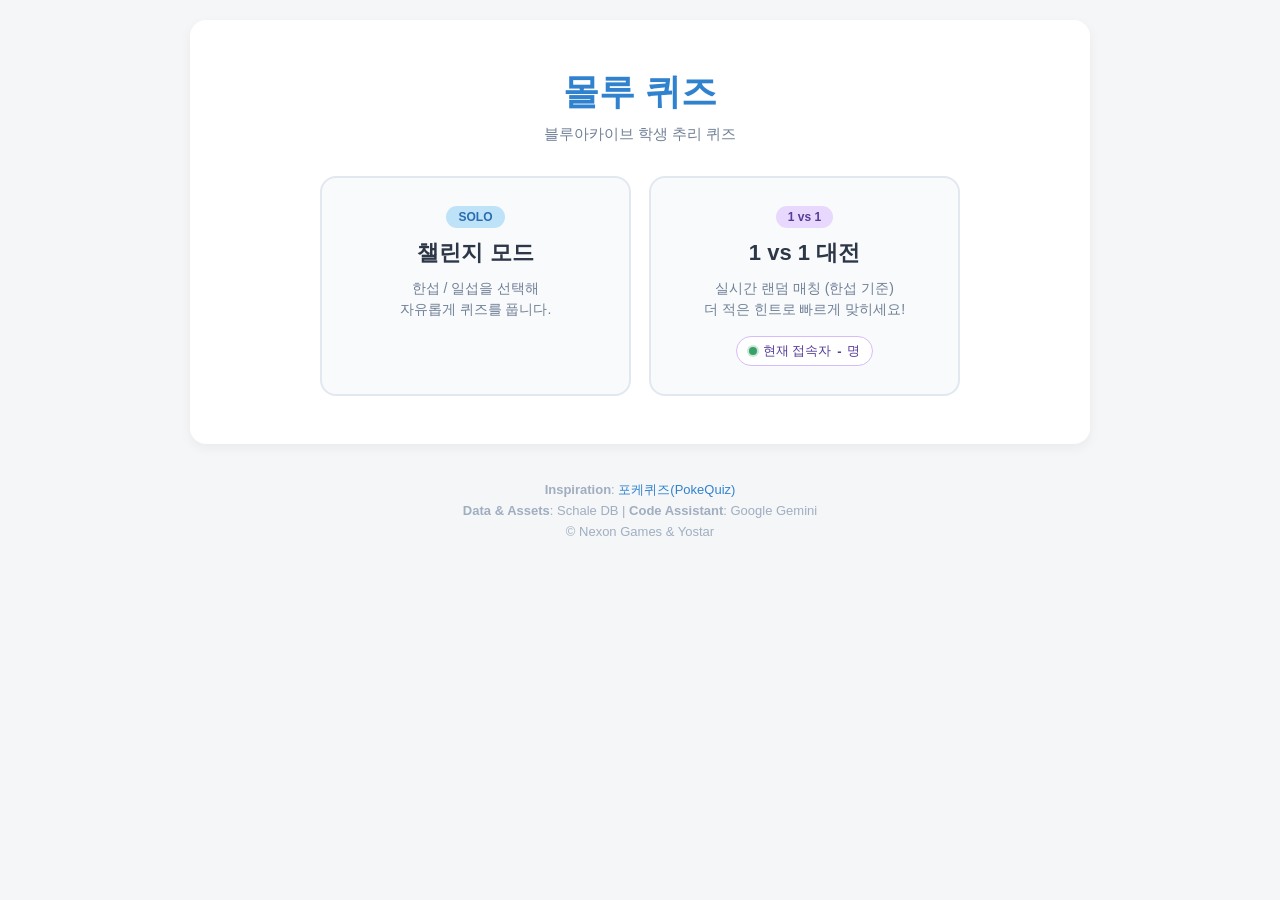
==== commit 43fcca66: "접속자 수 확인 기능 추가" ====
--- a/index.html
+++ b/index.html
@@ -4,7 +4,7 @@
 <meta charset="UTF-8">
 <meta name="viewport" content="width=device-width, initial-scale=1.0">
 <title>몰루 퀴즈</title>
-<link rel="stylesheet" href="style.css">
+<link rel="stylesheet" href="style.css?v=3">
 </head>
 <body>
 
@@ -29,6 +29,9 @@
           <div class="mode-badge mode-badge-multi">1 vs 1</div>
           <div class="mode-title">1 vs 1 대전</div>
           <div class="mode-desc">실시간 랜덤 매칭 (한섭 기준)<br>더 적은 힌트로 빠르게 맞히세요!</div>
+          <div class="online-status-pill" id="mainLobbyOnlineStatus">
+            <span class="online-dot"></span> 현재 접속자 <strong id="onlineUserCount">-</strong>명
+          </div>
         </button>
       </div>
     </div>
@@ -103,8 +106,10 @@
     <!-- 1 vs 1 실시간 상태바 (헤더와 게임 패널 사이) -->
     <div id="multiStatusBar" class="multi-status-bar" style="display: none;">
       <div class="status-player my-status">
-        <span class="status-badge me">나</span>
-        <span class="status-name" id="statusMyName">나</span>
+        <div class="status-player-top">
+          <span class="status-badge me">나</span>
+          <span class="status-name" id="statusMyName">나</span>
+        </div>
         <span class="status-hints" id="statusMyHints">힌트 0개</span>
       </div>
 
@@ -114,8 +119,10 @@
       </div>
 
       <div class="status-player opp-status">
-        <span class="status-badge opp">상대</span>
-        <span class="status-name" id="statusOppName">상대방</span>
+        <div class="status-player-top">
+          <span class="status-badge opp">상대</span>
+          <span class="status-name" id="statusOppName">상대방</span>
+        </div>
         <span class="status-hints" id="statusOppHints">힌트 0개</span>
       </div>
     </div>
@@ -356,8 +363,8 @@
 <script src="https://www.gstatic.com/firebasejs/10.12.2/firebase-auth-compat.js"></script>
 <script src="https://www.gstatic.com/firebasejs/10.12.2/firebase-database-compat.js"></script>
 
-<script src="data.js"></script>
-<script src="script.js"></script>
-<script src="multiplayer.js"></script>
+<script src="data.js?v=3"></script>
+<script src="script.js?v=3"></script>
+<script src="multiplayer.js?v=3"></script>
 </body>
 </html>
--- a/style.css
+++ b/style.css
@@ -253,4 +253,85 @@
 .tier-gold   { background-color: #fefcbf; color: #b7791f; border-color: #d69e2e; }
 .tier-plat   { background-color: #faf5ff; color: #805ad5; border-color: #a855f7; }
 
-.status-name { max-width: 170px; }+.status-name { max-width: 170px; }
+
+
+/* =========================================
+   8. 실시간 접속자 배지 및 모바일 상태바 반응형
+========================================= */
+.online-status-pill {
+  margin-top: 6px;
+  padding: 5px 12px;
+  border-radius: 20px;
+  background-color: #ffffff;
+  border: 1.5px solid #d6bcfa;
+  font-size: 13px;
+  color: #553c9a;
+  display: inline-flex;
+  align-items: center;
+  gap: 6px;
+}
+.online-dot {
+  width: 8px;
+  height: 8px;
+  border-radius: 50%;
+  background-color: #38a169;
+  box-shadow: 0 0 0 2px rgba(56, 161, 105, 0.25);
+}
+
+.status-player-top {
+  display: flex;
+  align-items: center;
+  gap: 6px;
+  min-width: 0;
+}
+
+@media (max-width: 640px) {
+  .multi-status-bar {
+    display: grid;
+    grid-template-columns: minmax(0, 1fr) minmax(0, 1fr);
+    gap: 8px 10px;
+    padding: 10px 12px;
+  }
+  .status-timer-box {
+    grid-column: 1 / -1;
+    order: -1;
+    display: flex;
+    justify-content: center;
+    align-items: center;
+    gap: 8px;
+    border-left: none;
+    border-right: none;
+    border-bottom: 1.5px solid #edf2f7;
+    padding: 0 0 8px 0;
+  }
+  .timer-label { font-size: 12px; }
+  .timer-value { font-size: 18px; }
+
+  .status-player {
+    flex-direction: column;
+    align-items: flex-start;
+    gap: 4px;
+    min-width: 0;
+  }
+  .status-player-top {
+    max-width: 100%;
+  }
+  .opp-status {
+    align-items: flex-end;
+    text-align: right;
+  }
+  .opp-status .status-player-top {
+    flex-direction: row-reverse;
+  }
+  .status-name {
+    font-size: 13px;
+    max-width: none;
+    flex: 1;
+    min-width: 0;
+  }
+  .status-hints {
+    font-size: 12px;
+    padding: 3px 8px;
+  }
+}
